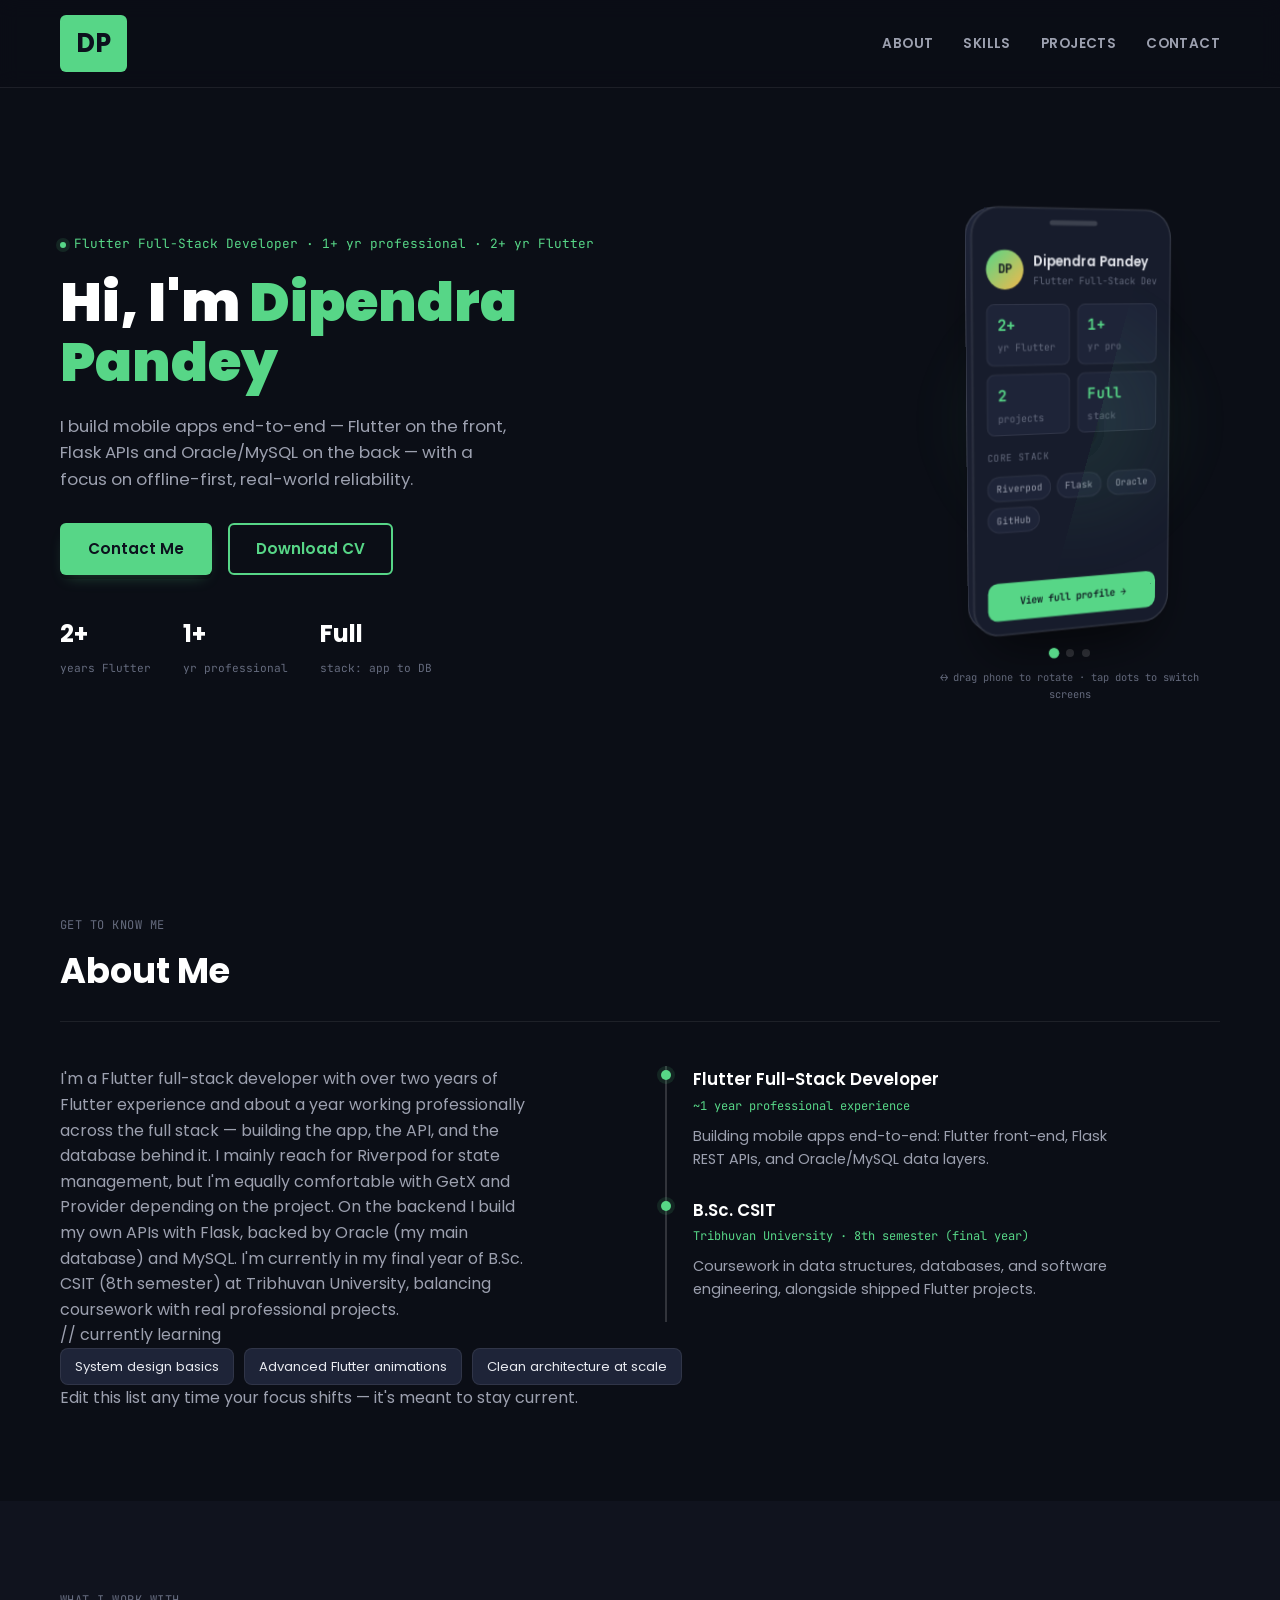
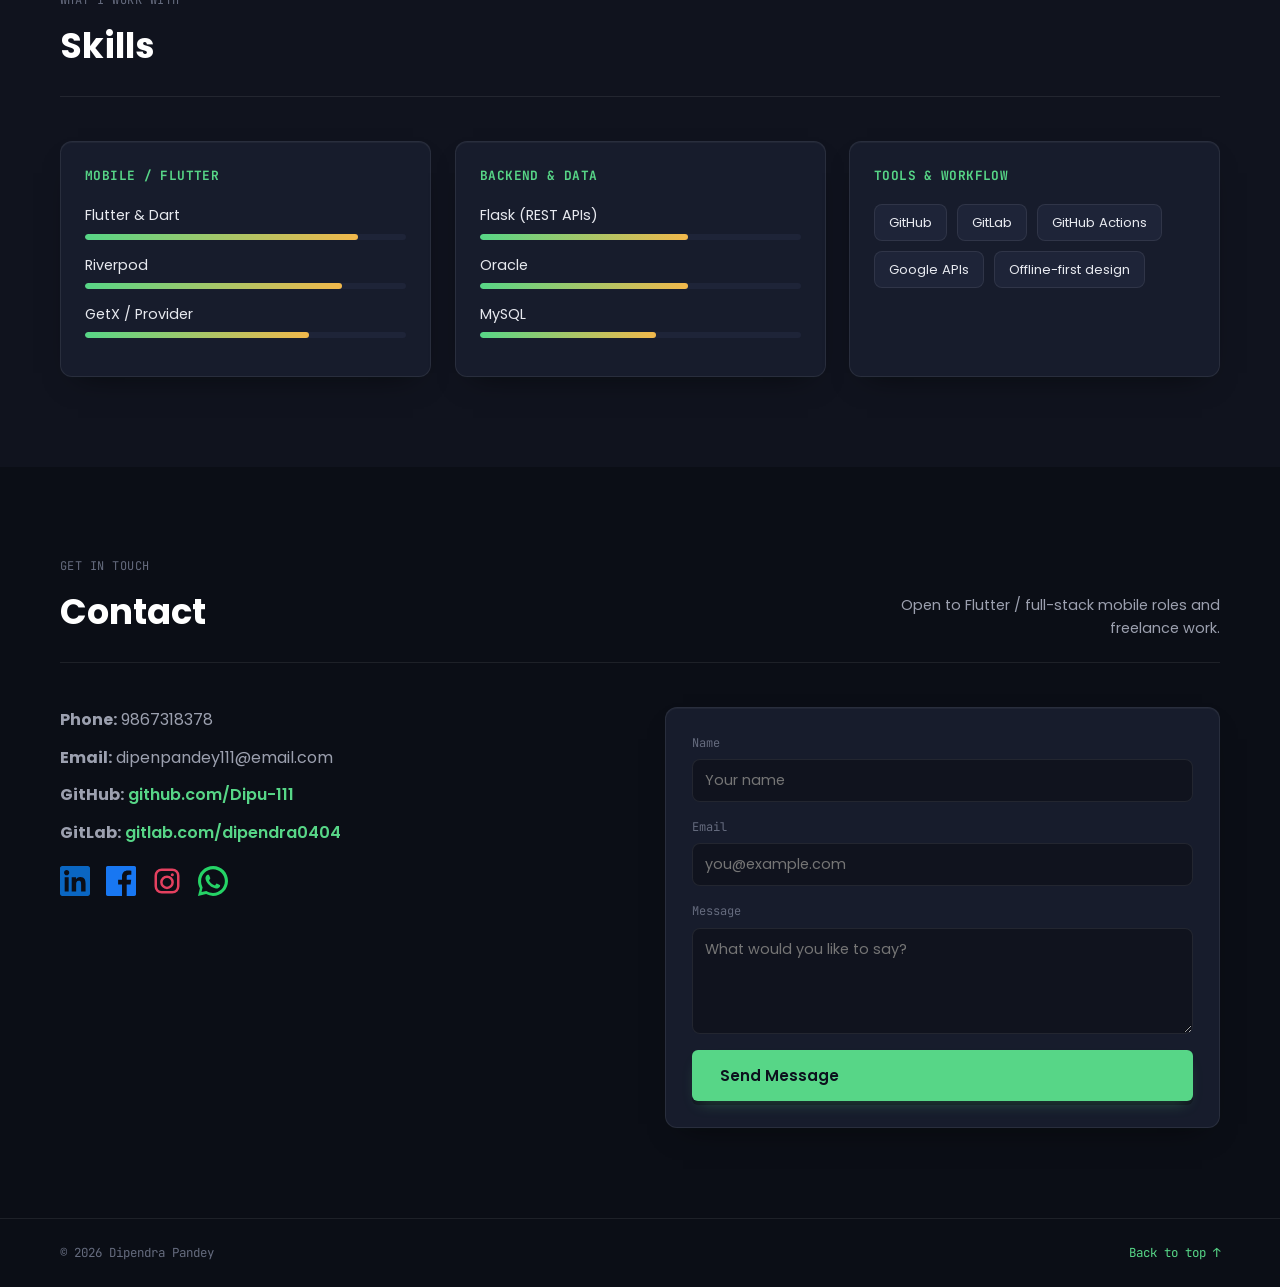
==== index.html @ 137fe499 "Update print statement from 'Hello' to 'Goodbye'" ====
<!DOCTYPE html>
<html lang="en">

<head>
  <meta charset="UTF-8" />
  <meta name="viewport" content="width=device-width, initial-scale=1.0" />
  <title>Dipendra Pandey | Flutter Full-Stack Developer</title>
  <link rel="stylesheet" href="Portfolio.css" />
  <link rel="preconnect" href="https://fonts.googleapis.com">
  <link rel="preconnect" href="https://fonts.gstatic.com" crossorigin>
  <link href="https://fonts.googleapis.com/css2?family=Poppins:wght@300;400;500;600;700;900&family=JetBrains+Mono:wght@400;500&display=swap" rel="stylesheet">
</head>

<body>

  <!-- Navigation -->
  <header class="navbar" id="navbar">
    <div class="container nav-container">
      <div class="brand">DP</div>
      <nav class="nav-links" id="navLinks">
        <a href="#about">About</a>
        <a href="#skills">Skills</a>
        <a href="#projects">Projects</a>
        <!-- <a href="#activity">Activity</a> -->
        <!-- <a href="#achievements">Achievements</a> -->
        <a href="#contact">Contact</a>
      </nav>
      <div class="menu-toggle" id="menuToggle">
        <div></div>
        <div></div>
        <div></div>
      </div>
    </div>
  </header>

  <!-- Hero Section -->
  <section class="hero">
    <div class="container hero-container">
      <div class="hero-text">
        <div class="eyebrow">Flutter Full-Stack Developer · 1+ yr professional · 2+ yr Flutter</div>
        <h1>Hi, I'm <span class="highlight">Dipendra Pandey</span></h1>
        <p>I build mobile apps end-to-end — Flutter on the front, Flask APIs and Oracle/MySQL on the
          back — with a focus on offline-first, real-world reliability.</p>
        <div class="hero-buttons">
          <a href="#contact" class="btn">Contact Me</a>
          <a href="cv.pdf" class="btn btn-secondary" download>Download CV</a>
        </div>
        <div class="hero-meta">
          <div class="meta-item">
            <span class="meta-num">2+</span>
            <span class="meta-label">years Flutter</span>
          </div>
          <div class="meta-item">
            <span class="meta-num">1+</span>
            <span class="meta-label">yr professional</span>
          </div>
          <div class="meta-item">
            <span class="meta-num">Full</span>
            <span class="meta-label">stack: app to DB</span>
          </div>
        </div>
      </div>

      <div class="phone-col">
        <div class="phone-stage" id="phoneStage">
          <div class="phone-glow"></div>
          <div class="orbit-icon oi-1">🎯</div>
          <div class="orbit-icon oi-2">🐦</div>
          <div class="orbit-icon oi-3">🐍</div>
          <div class="orbit-icon oi-4">🗄️</div>
          <div id="phone">
            <div class="phone-back"></div>
            <div class="phone-edge-l"></div>
            <div class="phone-edge-r"></div>
            <div class="phone-face">
              <div class="notch-bar"></div>

              <!-- Screen 0: Dashboard -->
              <div class="screen active" data-screen="0">
                <div class="ph-profile">
                  <div class="ph-avatar">DP</div>
                  <div>
                    <div class="ph-name">Dipendra Pandey</div>
                    <div class="ph-role">Flutter Full-Stack Dev</div>
                  </div>
                </div>
                <div class="ph-stat-grid">
                  <div class="ph-stat"><span>2+</span>yr Flutter</div>
                  <div class="ph-stat"><span>1+</span>yr pro</div>
                  <div class="ph-stat"><span>2</span>projects</div>
                  <div class="ph-stat"><span>Full</span>stack</div>
                </div>
                <div class="ph-label">core stack</div>
                <div class="ph-chip-row">
                  <span>Riverpod</span><span>Flask</span><span>Oracle</span><span>GitHub</span>
                </div>
                <div class="ph-cta">View full profile →</div>
              </div>

              <!-- Screen 1: Digital Khata app -->
              <div class="screen" data-screen="1">
                <div class="ph-app-header">
                  <span>Digital Khata</span>
                  <span class="ph-badge">offline</span>
                </div>
                <div class="ph-balance-card">
                  <div class="ph-balance-label">This month</div>
                  <div class="ph-balance-num">— Rs —</div>
                </div>
                <div class="ph-tx-row"><span class="ph-dot green"></span>Shop expense <span class="ph-tx-amt">− —</span></div>
                <div class="ph-tx-row"><span class="ph-dot amber"></span>Personal <span class="ph-tx-amt">− —</span></div>
                <div class="ph-tx-row"><span class="ph-dot green"></span>Backup synced <span class="ph-tx-amt">✓</span></div>
                <div class="ph-cta">Export to Excel ↧</div>
              </div>

              <!-- Screen 2: Coming soon -->
              <div class="screen" data-screen="2">
                <div class="ph-app-header">
                  <span>Industry App</span>
                  <span class="ph-badge amber">planning</span>
                </div>
                <div class="ph-coming">
                  <div class="ph-coming-icon">🚧</div>
                  <div class="ph-coming-text">Architecture &amp; planning stage — details coming soon.</div>
                </div>
              </div>

            </div>
          </div>
        </div>
        <div class="phone-tabs" id="phoneTabs">
          <div class="phone-tab active" data-idx="0" title="Dashboard"></div>
          <div class="phone-tab" data-idx="1" title="Digital Khata"></div>
          <div class="phone-tab" data-idx="2" title="Industry App"></div>
        </div>
        <div class="drag-hint">&#8596; drag phone to rotate · tap dots to switch screens</div>
      </div>
    </div>
  </section>

  <!-- About -->
  <section id="about" class="section">
    <div class="container">
      <div class="section-head">
        <div>
          <div class="section-eyebrow">get to know me</div>
          <h2>About Me</h2>
        </div>
      </div>
      <div class="about-grid">
        <p class="about-text">
          I'm a Flutter full-stack developer with over two years of Flutter experience and about a year
          working professionally across the full stack — building the app, the API, and the database
          behind it. I mainly reach for Riverpod for state management, but I'm equally comfortable
          with GetX and Provider depending on the project. On the backend I build my own APIs with
          Flask, backed by Oracle (my main database) and MySQL. I'm currently in my final year of
          B.Sc. CSIT (8th semester) at Tribhuvan University, balancing coursework with real
          professional projects.
        </p>
        <div class="timeline">
          <div class="timeline-item">
            <div class="timeline-dot"></div>
            <div>
              <div class="timeline-title">Flutter Full-Stack Developer</div>
              <div class="timeline-sub">~1 year professional experience</div>
              <p class="timeline-text">Building mobile apps end-to-end: Flutter front-end, Flask REST
                APIs, and Oracle/MySQL data layers.</p>
            </div>
          </div>
          <div class="timeline-item">
            <div class="timeline-dot"></div>
            <div>
              <div class="timeline-title">B.Sc. CSIT</div>
              <div class="timeline-sub">Tribhuvan University · 8th semester (final year)</div>
              <p class="timeline-text">Coursework in data structures, databases, and software
                engineering, alongside shipped Flutter projects.</p>
            </div>
          </div>
        </div>
      </div>

      <div class="now-strip">
        <div class="now-label">// currently learning</div>
        <div class="chip-row">
          <span class="chip">System design basics</span>
          <span class="chip">Advanced Flutter animations</span>
          <span class="chip">Clean architecture at scale</span>
        </div>
        <p class="now-note">Edit this list any time your focus shifts — it's meant to stay current.</p>
      </div>
    </div>
  </section>

  <!-- Skills -->
  <section id="skills" class="section section-alt">
    <div class="container">
      <div class="section-head">
        <div>
          <div class="section-eyebrow">what I work with</div>
          <h2>Skills</h2>
        </div>
        
      </div>
      <div class="skills-grid">
        <div class="skill-card">
          <h3>Mobile / Flutter</h3>
          <div class="skill-row">
            <span>Flutter &amp; Dart</span>
            <div class="bar"><div class="bar-fill" style="width:85%"></div></div>
          </div>
          <div class="skill-row">
            <span>Riverpod</span>
            <div class="bar"><div class="bar-fill" style="width:80%"></div></div>
          </div>
          <div class="skill-row">
            <span>GetX / Provider</span>
            <div class="bar"><div class="bar-fill" style="width:70%"></div></div>
          </div>
        </div>
        <div class="skill-card">
          <h3>Backend &amp; data</h3>
          <div class="skill-row">
            <span>Flask (REST APIs)</span>
            <div class="bar"><div class="bar-fill" style="width:65%"></div></div>
          </div>
          <div class="skill-row">
            <span>Oracle</span>
            <div class="bar"><div class="bar-fill" style="width:65%"></div></div>
          </div>
          <div class="skill-row">
            <span>MySQL</span>
            <div class="bar"><div class="bar-fill" style="width:55%"></div></div>
          </div>
        </div>
        <div class="skill-card">
          <h3>Tools &amp; workflow</h3>
          <div class="chip-row">
            <span class="chip">GitHub</span>
            <span class="chip">GitLab</span>
            <span class="chip">GitHub Actions</span>
            <span class="chip">Google APIs</span>
            <span class="chip">Offline-first design</span>
          </div>
        </div>
      </div>
    </div>
  </section>

  <!--
  <!-- Projects -->
  <!--
  <section id="projects" class="section">
    <div class="container">
      <div class="section-head">
        <div>
          <div class="section-eyebrow">selected work</div>
          <h2>Projects</h2>
        </div>
        <p class="section-note">One shipped, one in progress — replace links and details as they
          firm up.</p>
      </div>

      <div class="case open" data-case="0">
        <div class="case-head" onclick="toggleCase(this)">
          <div class="case-index">01</div>
          <div class="case-title-group">
            <div class="case-title">Digital Khata — Expense Tracker</div>
            <div class="case-tags">
              <span class="tag">Flutter</span>
              <span class="tag">Riverpod</span>
              <span class="tag">Flask</span>
              <span class="tag">Oracle</span>
              <span class="tag">Google APIs</span>
            </div>
          </div>
          <div class="case-chevron">&#9662;</div>
        </div>
        <div class="case-body">
          <div class="case-body-inner">
            <div>
              <div class="case-col-label">What it does</div>
              <p class="case-text">A personal- and shop-level expense tracker that works offline
                first, then syncs when connectivity returns. Supports exporting records to Excel and
                backing up / restoring data, with Google API integration for supporting features.</p>
              <div class="case-col-label">Stack</div>
              <p class="case-text">Flutter + Riverpod on the client, a Flask API on the backend, and
                Oracle for data storage. Version-controlled on GitHub.</p>
            </div>
            <div>
              <div class="case-col-label">Highlights</div>
              <ul class="case-list">
                <li>Offline-first architecture with background sync</li>
                <li>Excel export for record-keeping outside the app</li>
                <li>Backup &amp; reload flow to prevent data loss</li>
                <li>Google API integration for supporting features</li>
              </ul>
            </div>
          </div>
          <div class="arch-diagram-wrap">
            <div class="case-col-label" style="padding: 0 24px;">How it's wired together</div>
            <svg viewBox="0 0 720 140" class="arch-diagram" xmlns="http://www.w3.org/2000/svg">
              <defs>
                <marker id="arrow" markerWidth="8" markerHeight="8" refX="6" refY="3" orient="auto">
                  <path d="M0,0 L6,3 L0,6 Z" fill="var(--text-faint)"></path>
                </marker>
              </defs>
              <rect x="10" y="40" width="130" height="60" rx="10" fill="var(--bg-card-2)" stroke="var(--green)" stroke-width="1.5"></rect>
              <text x="75" y="66" text-anchor="middle" fill="var(--text)" font-size="12" font-family="Poppins, sans-serif" font-weight="600">Flutter</text>
              <text x="75" y="82" text-anchor="middle" fill="var(--text-faint)" font-size="9.5" font-family="'JetBrains Mono', monospace">Riverpod UI</text>
              <rect x="195" y="10" width="130" height="55" rx="10" fill="var(--bg-card-2)" stroke="var(--line-strong)" stroke-width="1.5"></rect>
              <text x="260" y="34" text-anchor="middle" fill="var(--text)" font-size="12" font-family="Poppins, sans-serif" font-weight="600">Local DB</text>
              <text x="260" y="50" text-anchor="middle" fill="var(--text-faint)" font-size="9.5" font-family="'JetBrains Mono', monospace">offline cache</text>
              <rect x="195" y="80" width="130" height="55" rx="10" fill="var(--bg-card-2)" stroke="var(--amber)" stroke-width="1.5"></rect>
              <text x="260" y="104" text-anchor="middle" fill="var(--text)" font-size="12" font-family="Poppins, sans-serif" font-weight="600">Sync Engine</text>
              <text x="260" y="120" text-anchor="middle" fill="var(--text-faint)" font-size="9.5" font-family="'JetBrains Mono', monospace">background job</text>
              <rect x="380" y="40" width="130" height="60" rx="10" fill="var(--bg-card-2)" stroke="var(--green)" stroke-width="1.5"></rect>
              <text x="445" y="66" text-anchor="middle" fill="var(--text)" font-size="12" font-family="Poppins, sans-serif" font-weight="600">Flask API</text>
              <text x="445" y="82" text-anchor="middle" fill="var(--text-faint)" font-size="9.5" font-family="'JetBrains Mono', monospace">REST endpoints</text>
              <rect x="565" y="40" width="130" height="60" rx="10" fill="var(--bg-card-2)" stroke="var(--line-strong)" stroke-width="1.5"></rect>
              <text x="630" y="66" text-anchor="middle" fill="var(--text)" font-size="12" font-family="Poppins, sans-serif" font-weight="600">Oracle DB</text>
              <text x="630" y="82" text-anchor="middle" fill="var(--text-faint)" font-size="9.5" font-family="'JetBrains Mono', monospace">persistent store</text>
              <line x1="140" y1="60" x2="192" y2="38" stroke="var(--text-faint)" stroke-width="1.3" marker-end="url(#arrow)"></line>
              <line x1="140" y1="80" x2="192" y2="105" stroke="var(--text-faint)" stroke-width="1.3" marker-end="url(#arrow)"></line>
              <line x1="325" y1="108" x2="378" y2="75" stroke="var(--text-faint)" stroke-width="1.3" marker-end="url(#arrow)"></line>
              <line x1="510" y1="70" x2="562" y2="70" stroke="var(--text-faint)" stroke-width="1.3" marker-end="url(#arrow)"></line>
            </svg>
          </div>
        </div>
      </div>

      <div class="case" data-case="1">
        <div class="case-head" onclick="toggleCase(this)">
          <div class="case-index">02</div>
          <div class="case-title-group">
            <div class="case-title">Industry-level App <span class="status-pill">Planning stage</span></div>
            <div class="case-tags">
              <span class="tag">Flutter</span>
              <span class="tag">Flask</span>
              <span class="tag">Oracle</span>
              <span class="tag">GitHub Actions</span>
            </div>
          </div>
          <div class="case-chevron">&#9662;</div>
        </div>
        <div class="case-body">
          <div class="case-body-inner">
            <div>
              <div class="case-col-label">Status</div>
              <p class="case-text">Currently in the architecture and planning phase. This card will
                fill in with real details — problem, approach, and outcomes — as the build
                progresses.</p>
            </div>
            <div>
              <div class="case-col-label">Planned stack</div>
              <p class="case-text">Flutter front-end, Flask backend, Oracle/MySQL for data, with
                GitHub Actions for CI/CD.</p>
            </div>
          </div>
        </div>
      </div>

      <div class="project-card project-card-cta">
        <div>
          <h3>More on GitHub</h3>
          <p>Earlier practice projects (Clock, Calculator, Tic Tac Toe, and more) are also on my
            profile.</p>
        </div>
        <a href="https://github.com/Dipu-111" target="_blank" rel="noopener noreferrer" class="btn btn-secondary">Visit
          GitHub →</a>
      </div>

    </div>
  </section>
  -->

  <!--
  <!-- Achievements -->
  <!--
  <section id="achievements" class="section section-alt">
    <div class="container">
      <div class="section-head">
        <div>
          <div class="section-eyebrow">along the way</div>
          <h2>Achievements &amp; Certifications</h2>
        </div>
        <p class="section-note">Add your certificates, hackathon results, or coursework awards here.</p>
      </div>
      <div class="achievements-grid">
        <div class="achievement-card">
          <div class="achievement-icon">🎓</div>
          <div>
            <div class="achievement-title">Add a certification</div>
            <div class="achievement-sub">Issuer · Year</div>
          </div>
        </div>
        <div class="achievement-card">
          <div class="achievement-icon">🏆</div>
          <div>
            <div class="achievement-title">Add a hackathon or contest</div>
            <div class="achievement-sub">Event · Result</div>
          </div>
        </div>
        <div class="achievement-card">
          <div class="achievement-icon">📘</div>
          <div>
            <div class="achievement-title">Add a course</div>
            <div class="achievement-sub">Platform · Year</div>
          </div>
        </div>
      </div>
    </div>
  </section>
  -->

  <!-- Contact -->
  <section id="contact" class="section">
    <div class="container">
      <div class="section-head">
        <div>
          <div class="section-eyebrow">get in touch</div>
          <h2>Contact</h2>
        </div>
        <p class="section-note">Open to Flutter / full-stack mobile roles and freelance work.</p>
      </div>

      <div class="contact-grid">
        <div class="contact-info">
          <p><strong>Phone:</strong> 9867318378</p>
          <p><strong>Email:</strong> dipenpandey111@email.com</p>
          <p><strong>GitHub:</strong>
            <a href="https://github.com/Dipu-111" target="_blank" rel="noopener noreferrer">github.com/Dipu-111</a>
          </p>
          <p><strong>GitLab:</strong>
            <a href="https://gitlab.com/dipendra0404" target="_blank" rel="noopener noreferrer">gitlab.com/dipendra0404</a>
          </p>

          <div class="social-links">
            <a href="https://www.linkedin.com/in/dipendra-pandey-3ba68b373" target="_blank" aria-label="LinkedIn"
              rel="noopener noreferrer">
              <svg role="img" viewBox="0 0 24 24" fill="#0A66C2" xmlns="http://www.w3.org/2000/svg" width="30"
                height="30">
                <title>LinkedIn</title>
                <path
                  d="M20.452 20.452h-3.554v-5.569c0-1.328-.025-3.036-1.849-3.036-1.851 0-2.134 1.446-2.134 2.941v5.664H9.357V9h3.414v1.561h.047c.476-.9 1.637-1.849 3.369-1.849 3.605 0 4.27 2.373 4.27 5.458v6.282zM5.337 7.433c-1.144 0-2.07-.927-2.07-2.07 0-1.144.926-2.07 2.07-2.07 1.144 0 2.07.926 2.07 2.07 0 1.143-.926 2.07-2.07 2.07zM6.93 20.452H3.744V9h3.186v11.452zM22.225 0H1.771C.792 0 0 .774 0 1.728v20.543C0 23.224.792 24 1.771 24h20.451C23.208 24 24 23.224 24 22.271V1.728C24 .774 23.208 0 22.225 0z" />
              </svg>
            </a>
            <a href="https://www.facebook.com/share/198tDtkSfx/?mibextid=qi2Omg" target="_blank" aria-label="Facebook"
              rel="noopener noreferrer">
              <svg role="img" viewBox="0 0 24 24" fill="#1877F2" xmlns="http://www.w3.org/2000/svg" width="30"
                height="30">
                <title>Facebook</title>
                <path
                  d="M22.675 0H1.325C.593 0 0 .593 0 1.325v21.351C0 23.407.593 24 1.325 24h11.49v-9.294H9.691v-3.622h3.124V8.413c0-3.1 1.894-4.788 4.66-4.788 1.325 0 2.463.098 2.795.142v3.24l-1.918.001c-1.504 0-1.795.715-1.795 1.763v2.312h3.59l-.467 3.622h-3.123V24h6.116C23.407 24 24 23.407 24 22.675V1.325C24 .593 23.407 0 22.675 0z" />
              </svg>
            </a>
            <a href="https://www.instagram.com/dip.en.dra?igsh=NGNhOGI2azQzdTY3" target="_blank"
              aria-label="Instagram" rel="noopener noreferrer">
              <svg role="img" viewBox="0 0 24 24" fill="#E4405F" xmlns="http://www.w3.org/2000/svg" width="30"
                height="30">
                <title>Instagram</title>
                <path
                  d="M7.75 2h8.5A5.75 5.75 0 0122 7.75v8.5A5.75 5.75 0 0116.25 22h-8.5A5.75 5.75 0 012 16.25v-8.5A5.75 5.75 0 017.75 2zm0 2A3.75 3.75 0 004 7.75v8.5A3.75 3.75 0 007.75 20h8.5a3.75 3.75 0 003.75-3.75v-8.5A3.75 3.75 0 0016.25 4h-8.5zm8.5 1.75a1.25 1.25 0 110 2.5 1.25 1.25 0 010-2.5zm-4.25 1.75a5.5 5.5 0 110 11 5.5 5.5 0 010-11zm0 2a3.5 3.5 0 100 7 3.5 3.5 0 000-7z" />
              </svg>
            </a>
            <a href="https://wa.me/9779867318378" target="_blank" aria-label="WhatsApp" rel="noopener noreferrer">
              <svg role="img" viewBox="0 0 24 24" fill="#25D366" xmlns="http://www.w3.org/2000/svg" width="30"
                height="30">
                <title>WhatsApp</title>
                <path
                  d="M20.52 3.48A11.77 11.77 0 0012 0C5.37 0 0 5.37 0 12c0 2.1.55 4.08 1.52 5.81L0 24l6.48-1.51A11.91 11.91 0 0012 24c6.63 0 12-5.37 12-12 0-3.2-1.24-6.2-3.48-8.52zM12 21.5c-1.78 0-3.5-.47-4.97-1.36l-.36-.22-3.83.89.85-3.75-.24-.38A9.42 9.42 0 012.5 12c0-5.24 4.26-9.5 9.5-9.5s9.5 4.26 9.5 9.5-4.26 9.5-9.5 9.5zm5.32-6.48c-.29-.15-1.7-.83-1.97-.92-.26-.1-.45-.15-.64.15-.19.29-.74.92-.91 1.11-.17.19-.34.21-.63.07a8.47 8.47 0 01-2.49-1.53 9.41 9.41 0 01-1.75-2.17c-.18-.31 0-.48.13-.63.13-.13.29-.33.44-.5a1.98 1.98 0 00.3-.51c.1-.19.05-.36-.02-.51-.07-.15-.63-1.53-.87-2.09-.23-.55-.46-.47-.64-.48l-.55-.01c-.19 0-.5.07-.76.36-.26.29-1 1-1 2.46 0 1.46 1.02 2.88 1.17 3.08.15.2 2.03 3.1 4.93 4.35.69.3 1.23.48 1.65.61.69.22 1.32.19 1.82.12.55-.08 1.7-.69 1.94-1.35.24-.66.24-1.22.17-1.35-.07-.13-.26-.2-.55-.36z" />
              </svg>
            </a>
          </div>
        </div>

        <form class="contact-form" id="contactForm" action="https://formspree.io/f/xkodewpj" method="POST">
          <label>
            Name
            <input type="text" name="name" required placeholder="Your name">
          </label>
          <label>
            Email
            <input type="email" name="_replyto" required placeholder="you@example.com">
          </label>
          <label>
            Message
            <textarea name="message" rows="4" required placeholder="What would you like to say?"></textarea>
          </label>
          <button type="submit" class="btn">Send Message</button>
        </form>
      </div>
    </div>
  </section>

  <footer class="site-footer">
    <div class="container footer-inner">
      <span>© 2026 Dipendra Pandey</span>
      <a href="#" id="backToTop">Back to top ↑</a>
    </div>
  </footer>

  <script src="Portfolio.js"></script>
</body>

</html>
---- Portfolio.css ----
/* ============ Reset & base ============ */
* {
  margin: 0;
  padding: 0;
  box-sizing: border-box;
}

:root {
  --bg: #0b0e16;
  --bg-alt: #10131e;
  --bg-card: #171c2c;
  --bg-card-2: #1e2438;
  --text: #e7e9ef;
  --text-dim: #9ca0af;
  --text-faint: #656b7e;
  --green: #57d687;
  --green-dark: #0c111d;
  --green-tint: rgba(87, 214, 135, 0.12);
  --amber: #f2b84b;
  --amber-tint: rgba(242, 184, 75, 0.12);
  --line: rgba(255, 255, 255, 0.08);
  --line-strong: rgba(255, 255, 255, 0.16);
  --radius: 12px;
  --mono: 'JetBrains Mono', monospace;
}

body {
  font-family: 'Poppins', sans-serif;
  background-color: var(--bg);
  color: var(--text-dim);
  line-height: 1.6;
}

.container {
  max-width: 1200px;
  margin: 0 auto;
  padding: 0 20px;
}

a { color: inherit; }

/* ============ Navbar ============ */
.navbar {
  background-color: rgba(11, 14, 22, 0.85);
  backdrop-filter: blur(10px);
  display: flex;
  align-items: center;
  padding: 15px 0;
  border-bottom: 1px solid var(--line);
  position: sticky;
  top: 0;
  z-index: 1000;
}

.nav-container {
  display: flex;
  justify-content: space-between;
  align-items: center;
  width: 100%;
}

.brand {
  background-color: var(--green);
  color: var(--green-dark);
  font-weight: 700;
  font-size: 1.6rem;
  padding: 8px 16px;
  border-radius: 6px;
  cursor: default;
  user-select: none;
}

.nav-links {
  display: flex;
  gap: 30px;
}

.nav-links a {
  color: var(--text-dim);
  text-decoration: none;
  font-weight: 600;
  text-transform: uppercase;
  font-size: 0.85rem;
  letter-spacing: 0.03em;
  transition: color 0.25s ease;
}

.nav-links a:hover {
  color: var(--green);
}

.menu-toggle {
  display: none;
  flex-direction: column;
  cursor: pointer;
  gap: 5px;
}

.menu-toggle div {
  width: 25px;
  height: 3px;
  background-color: var(--green);
  border-radius: 2px;
}

/* ============ Hero ============ */
.hero {
  display: flex;
  align-items: center;
  min-height: 82vh;
  padding: 60px 0;
  color: white;
}

.hero-container {
  display: flex;
  align-items: center;
  justify-content: space-between;
  width: 100%;
  gap: 50px;
  flex-wrap: wrap;
}

.eyebrow {
  font-family: var(--mono);
  font-size: 0.8rem;
  color: var(--green);
  margin-bottom: 18px;
  display: flex;
  align-items: center;
  gap: 8px;
}

.eyebrow::before {
  content: "";
  width: 6px;
  height: 6px;
  border-radius: 50%;
  background: var(--green);
  box-shadow: 0 0 0 4px var(--green-tint);
}

.hero-text {
  flex: 1 1 450px;
  max-width: 600px;
}

.hero-text h1 {
  font-size: 3.4rem;
  font-weight: 900;
  line-height: 1.1;
  margin-bottom: 20px;
}

.hero-text .highlight {
  color: var(--green);
}

.hero-text p {
  color: var(--text-dim);
  font-weight: 400;
  font-size: 1.05rem;
  margin-bottom: 30px;
  max-width: 460px;
}

.hero-buttons {
  display: flex;
  align-items: center;
  gap: 16px;
  flex-wrap: wrap;
  margin-bottom: 40px;
}

.btn {
  background-color: var(--green);
  border: none;
  padding: 14px 28px;
  font-weight: 600;
  border-radius: 6px;
  color: var(--green-dark);
  cursor: pointer;
  text-decoration: none;
  font-size: 0.95rem;
  display: inline-flex;
  align-items: center;
  gap: 8px;
  transition: background-color 0.2s ease, transform 0.2s ease;
  font-family: inherit;
}

.btn:hover {
  background-color: #4bb964;
  transform: translateY(-1px);
}

.btn-secondary {
  background-color: transparent;
  border: 2px solid var(--green);
  color: var(--green);
  padding: 12px 26px;
}

.btn-secondary:hover {
  background-color: var(--green);
  color: var(--green-dark);
}

.hero-meta {
  display: flex;
  gap: 32px;
}

.meta-num {
  display: block;
  font-size: 1.5rem;
  font-weight: 700;
  color: white;
}

.meta-label {
  font-family: var(--mono);
  font-size: 0.7rem;
  color: var(--text-faint);
}

/* ---- 3D phone mockup ---- */
.phone-col {
  flex: 0 0 300px;
  display: flex;
  flex-direction: column;
  align-items: center;
}

.phone-stage {
  perspective: 1300px;
  width: 260px;
  height: 420px;
  display: flex;
  align-items: center;
  justify-content: center;
  cursor: grab;
  position: relative;
}

.phone-stage.grabbing {
  cursor: grabbing;
}

.phone-glow {
  position: absolute;
  width: 280px;
  height: 280px;
  background: radial-gradient(circle, var(--green-tint) 0%, transparent 70%);
  filter: blur(20px);
  pointer-events: none;
}

#phone {
  width: 210px;
  height: 420px;
  position: relative;
  transform-style: preserve-3d;
  will-change: transform;
}

.phone-face,
.phone-back {
  position: absolute;
  inset: 0;
  border-radius: 28px;
  border: 1px solid var(--line-strong);
}

.phone-face {
  background: var(--bg-card);
  transform: translateZ(10px);
  overflow: hidden;
  display: flex;
  flex-direction: column;
}

.phone-back {
  background: var(--bg-card-2);
  transform: translateZ(-10px);
}

.phone-edge-l,
.phone-edge-r {
  position: absolute;
  top: 0;
  width: 20px;
  height: 100%;
  background: var(--bg-card-2);
}

.phone-edge-l {
  left: 0;
  transform: rotateY(90deg) translateZ(10px);
  border-radius: 28px 0 0 28px;
}

.phone-edge-r {
  right: 0;
  transform: rotateY(-90deg) translateZ(10px);
  border-radius: 0 28px 28px 0;
}

.notch-bar {
  height: 26px;
  display: flex;
  align-items: center;
  justify-content: center;
  flex-shrink: 0;
}

.notch-bar::after {
  content: "";
  width: 50px;
  height: 5px;
  border-radius: 4px;
  background: var(--line-strong);
}

.screen {
  flex: 1;
  padding: 14px;
  display: none;
  flex-direction: column;
  gap: 10px;
}

.screen.active {
  display: flex;
}

/* Dashboard screen */
.ph-profile {
  display: flex;
  align-items: center;
  gap: 10px;
}

.ph-avatar {
  width: 38px;
  height: 38px;
  border-radius: 50%;
  background: linear-gradient(135deg, var(--green), var(--amber));
  color: var(--green-dark);
  font-family: var(--mono);
  font-weight: 700;
  font-size: 0.75rem;
  display: flex;
  align-items: center;
  justify-content: center;
  flex-shrink: 0;
}

.ph-name {
  color: var(--text);
  font-size: 0.85rem;
  font-weight: 600;
}

.ph-role {
  color: var(--text-faint);
  font-family: var(--mono);
  font-size: 0.62rem;
}

.ph-stat-grid {
  display: grid;
  grid-template-columns: 1fr 1fr;
  gap: 8px;
  margin-top: 4px;
}

.ph-stat {
  background: var(--bg-card-2);
  border: 1px solid var(--line);
  border-radius: 8px;
  padding: 8px 10px;
  font-family: var(--mono);
  font-size: 0.62rem;
  color: var(--text-faint);
}

.ph-stat span {
  display: block;
  color: var(--green);
  font-size: 0.95rem;
  font-weight: 700;
  margin-bottom: 2px;
}

.ph-label {
  font-family: var(--mono);
  font-size: 0.6rem;
  color: var(--text-faint);
  text-transform: uppercase;
  letter-spacing: 0.04em;
  margin-top: 4px;
}

.ph-chip-row {
  display: flex;
  flex-wrap: wrap;
  gap: 6px;
}

.ph-chip-row span {
  font-family: var(--mono);
  font-size: 0.6rem;
  padding: 4px 8px;
  border-radius: 100px;
  background: var(--bg-card-2);
  border: 1px solid var(--line);
  color: var(--text-dim);
}

.ph-cta {
  margin-top: auto;
  height: 38px;
  border-radius: 10px;
  background: var(--green);
  color: var(--green-dark);
  display: flex;
  align-items: center;
  justify-content: center;
  font-family: var(--mono);
  font-size: 0.65rem;
  font-weight: 600;
}

/* App screen */
.ph-app-header {
  display: flex;
  justify-content: space-between;
  align-items: center;
  color: var(--text);
  font-size: 0.85rem;
  font-weight: 600;
}

.ph-badge {
  font-family: var(--mono);
  font-size: 0.55rem;
  padding: 3px 8px;
  border-radius: 100px;
  background: var(--green-tint);
  color: var(--green);
}

.ph-badge.amber {
  background: var(--amber-tint);
  color: var(--amber);
}

.ph-balance-card {
  background: linear-gradient(135deg, var(--green-tint), transparent);
  border: 1px solid var(--line);
  border-radius: 12px;
  padding: 14px;
}

.ph-balance-label {
  font-family: var(--mono);
  font-size: 0.6rem;
  color: var(--text-faint);
  margin-bottom: 4px;
}

.ph-balance-num {
  color: var(--text);
  font-weight: 700;
  font-size: 1.1rem;
}

.ph-tx-row {
  display: flex;
  align-items: center;
  gap: 8px;
  font-size: 0.72rem;
  color: var(--text-dim);
  background: var(--bg-card-2);
  border: 1px solid var(--line);
  border-radius: 8px;
  padding: 8px 10px;
}

.ph-tx-amt {
  margin-left: auto;
  font-family: var(--mono);
  font-size: 0.65rem;
}

.ph-dot {
  width: 7px;
  height: 7px;
  border-radius: 50%;
  flex-shrink: 0;
}

.ph-dot.green {
  background: var(--green);
}

.ph-dot.amber {
  background: var(--amber);
}

.ph-coming {
  flex: 1;
  display: flex;
  flex-direction: column;
  align-items: center;
  justify-content: center;
  text-align: center;
  gap: 10px;
}

.ph-coming-icon {
  font-size: 1.8rem;
}

.ph-coming-text {
  font-size: 0.72rem;
  color: var(--text-faint);
  max-width: 150px;
}

.phone-tabs {
  display: flex;
  gap: 8px;
  margin-top: 18px;
}

.phone-tab {
  width: 8px;
  height: 8px;
  border-radius: 50%;
  background: var(--line-strong);
  cursor: pointer;
  transition: background 0.2s ease, transform 0.2s ease;
}

.phone-tab.active {
  background: var(--green);
  transform: scale(1.3);
}

.drag-hint {
  font-family: var(--mono);
  font-size: 0.65rem;
  color: var(--text-faint);
  margin-top: 12px;
  text-align: center;
}

/* ============ Sections ============ */
.section {
  padding: 90px 0;
}

.section-alt {
  background-color: var(--bg-alt);
}

.section-head {
  display: flex;
  justify-content: space-between;
  align-items: flex-end;
  gap: 24px;
  margin-bottom: 44px;
  border-bottom: 1px solid var(--line);
  padding-bottom: 22px;
  flex-wrap: wrap;
}

.section-eyebrow {
  font-family: var(--mono);
  font-size: 0.75rem;
  color: var(--text-faint);
  text-transform: uppercase;
  letter-spacing: 0.04em;
  margin-bottom: 8px;
}

.section h2 {
  font-size: 2.2rem;
  font-weight: 700;
  color: white;
}

.section-note {
  font-size: 0.9rem;
  color: var(--text-dim);
  max-width: 320px;
  text-align: right;
}

/* ============ About ============ */
.about-grid {
  display: grid;
  grid-template-columns: 1fr 1fr;
  gap: 50px;
}

.about-text {
  font-size: 1rem;
  max-width: 480px;
}

.timeline {
  display: flex;
  flex-direction: column;
  gap: 26px;
  border-left: 2px solid var(--line-strong);
  padding-left: 26px;
}

.timeline-item {
  position: relative;
}

.timeline-dot {
  position: absolute;
  left: -32px;
  top: 4px;
  width: 10px;
  height: 10px;
  border-radius: 50%;
  background: var(--green);
  box-shadow: 0 0 0 4px var(--green-tint);
}

.timeline-title {
  color: white;
  font-weight: 600;
  font-size: 1.05rem;
}

.timeline-sub {
  font-family: var(--mono);
  font-size: 0.75rem;
  color: var(--green);
  margin: 4px 0 8px;
}

.timeline-text {
  font-size: 0.9rem;
  max-width: 420px;
}

/* ============ Skills ============ */
.skills-grid {
  display: grid;
  grid-template-columns: repeat(3, 1fr);
  gap: 24px;
}

.skill-card {
  background: var(--bg-card);
  border: 1px solid var(--line);
  border-radius: var(--radius);
  padding: 24px;
}

.skill-card h3 {
  color: white;
  font-size: 1rem;
  margin-bottom: 18px;
  font-family: var(--mono);
  text-transform: uppercase;
  font-size: 0.8rem;
  letter-spacing: 0.03em;
  color: var(--green);
}

.skill-row {
  margin-bottom: 14px;
  font-size: 0.9rem;
  color: var(--text);
}

.skill-row span {
  display: block;
  margin-bottom: 6px;
}

.bar {
  height: 6px;
  border-radius: 4px;
  background: var(--bg-card-2);
  overflow: hidden;
}

.bar-fill {
  height: 100%;
  background: linear-gradient(90deg, var(--green), var(--amber));
  border-radius: 4px;
}

.chip-row {
  display: flex;
  flex-wrap: wrap;
  gap: 10px;
}

.chip {
  font-size: 0.82rem;
  padding: 7px 14px;
  border-radius: 8px;
  background: var(--bg-card-2);
  color: var(--text);
  border: 1px solid var(--line);
}

.chip em {
  color: var(--text-faint);
  font-style: normal;
  font-size: 0.75rem;
}

/* ============ Projects ============ */
.projects-grid {
  display: grid;
  grid-template-columns: repeat(3, 1fr);
  gap: 20px;
}

.project-card {
  background: var(--bg-card);
  border: 1px solid var(--line);
  border-radius: var(--radius);
  padding: 22px;
  transform-style: preserve-3d;
  will-change: transform;
  transition: transform 0.1s ease-out, border-color 0.2s ease;
}

.project-card:hover {
  border-color: var(--line-strong);
}

.project-top {
  display: flex;
  justify-content: space-between;
  align-items: center;
  margin-bottom: 14px;
}

.project-icon {
  font-size: 1.4rem;
}

.project-links {
  display: flex;
  gap: 12px;
  font-family: var(--mono);
  font-size: 0.75rem;
}

.project-links a {
  color: var(--green);
  text-decoration: none;
}

.project-links a:hover {
  text-decoration: underline;
}

.project-card h3 {
  color: white;
  font-size: 1.15rem;
  margin-bottom: 8px;
}

.project-card p {
  font-size: 0.88rem;
  margin-bottom: 16px;
}

.case-tags {
  display: flex;
  flex-wrap: wrap;
  gap: 8px;
}

.tag {
  font-family: var(--mono);
  font-size: 0.68rem;
  padding: 4px 10px;
  border-radius: 100px;
  background: var(--bg-card-2);
  color: var(--text-dim);
  border: 1px solid var(--line);
}

.project-card-cta {
  display: flex;
  flex-direction: column;
  justify-content: space-between;
  background: var(--green-tint);
  border: 1px dashed var(--line-strong);
}

.project-card-cta h3 {
  color: white;
  margin-bottom: 8px;
}

.project-card-cta p {
  font-size: 0.88rem;
  margin-bottom: 18px;
}

/* ============ Achievements ============ */
.achievements-grid {
  display: grid;
  grid-template-columns: repeat(3, 1fr);
  gap: 20px;
}

.achievement-card {
  background: var(--bg-card);
  border: 1px dashed var(--line-strong);
  border-radius: var(--radius);
  padding: 22px;
  display: flex;
  align-items: center;
  gap: 16px;
}

.achievement-icon {
  font-size: 1.6rem;
}

.achievement-title {
  color: white;
  font-weight: 600;
  font-size: 0.95rem;
}

.achievement-sub {
  font-family: var(--mono);
  font-size: 0.72rem;
  color: var(--text-faint);
  margin-top: 3px;
}

/* ============ Contact ============ */
.contact-grid {
  display: grid;
  grid-template-columns: 1fr 1fr;
  gap: 50px;
}

.contact-info p {
  margin-bottom: 12px;
  color: var(--text-dim);
}

.contact-info a {
  color: var(--green);
  text-decoration: none;
  font-weight: 600;
}

.contact-info a:hover {
  text-decoration: underline;
}

.social-links {
  display: flex;
  gap: 16px;
  margin-top: 20px;
}

.social-links a {
  display: inline-flex;
  transition: transform 0.2s ease;
}

.social-links a:hover {
  transform: translateY(-3px);
}

.contact-form {
  display: flex;
  flex-direction: column;
  gap: 16px;
  background: var(--bg-card);
  border: 1px solid var(--line);
  border-radius: var(--radius);
  padding: 26px;
}

.contact-form label {
  font-family: var(--mono);
  font-size: 0.75rem;
  color: var(--text-faint);
  display: flex;
  flex-direction: column;
  gap: 6px;
}

.contact-form input,
.contact-form textarea {
  background: var(--bg-alt);
  border: 1px solid var(--line);
  border-radius: 8px;
  padding: 10px 12px;
  color: var(--text);
  font-family: 'Poppins', sans-serif;
  font-size: 0.9rem;
  resize: vertical;
}

.contact-form input:focus,
.contact-form textarea:focus {
  outline: none;
  border-color: var(--green);
}

.form-note {
  font-size: 0.75rem;
  color: var(--text-faint);
}

/* ============ Footer ============ */
.site-footer {
  border-top: 1px solid var(--line);
  padding: 24px 0;
}

.footer-inner {
  display: flex;
  justify-content: space-between;
  font-family: var(--mono);
  font-size: 0.78rem;
  color: var(--text-faint);
}

.footer-inner a {
  color: var(--green);
  text-decoration: none;
}

/* ============ Reveal on scroll ============ */
.reveal-init {
  opacity: 0;
  transform: translateY(20px);
  transition: opacity 0.6s ease, transform 0.6s ease;
}

.reveal-init.in {
  opacity: 1;
  transform: translateY(0);
}

/* ============ Responsive ============ */
@media (max-width: 900px) {
  .hero-container {
    flex-direction: column-reverse;
    text-align: center;
  }

  .hero-text {
    max-width: 100%;
  }

  .hero-buttons,
  .hero-meta {
    justify-content: center;
  }

  .nav-links {
    display: none;
    flex-direction: column;
    gap: 20px;
    background-color: var(--bg-alt);
    position: absolute;
    right: 20px;
    top: 60px;
    border-radius: 8px;
    padding: 20px;
    box-shadow: 0 4px 12px rgba(0, 0, 0, 0.7);
  }

  .nav-links.active {
    display: flex;
  }

  .menu-toggle {
    display: flex;
  }

  .about-grid,
  .contact-grid {
    grid-template-columns: 1fr;
  }

  .skills-grid,
  .projects-grid,
  .achievements-grid {
    grid-template-columns: 1fr;
  }

  .section-head {
    flex-direction: column;
    align-items: flex-start;
  }

  .section-note {
    text-align: left;
  }

  .footer-inner {
    flex-direction: column;
    gap: 8px;
    text-align: center;
  }
}

/* ============ Case study accordion (Projects) ============ */
.case {
  border: 1px solid var(--line);
  border-radius: var(--radius);
  margin-bottom: 16px;
  overflow: hidden;
  transition: border-color 0.2s ease;
  background: var(--bg-card);
}

.case:hover {
  border-color: var(--line-strong);
}

.case-head {
  display: flex;
  align-items: center;
  gap: 20px;
  padding: 22px 24px;
  cursor: pointer;
}

.case-index {
  font-family: var(--mono);
  font-size: 0.8rem;
  color: var(--green);
  width: 26px;
  flex-shrink: 0;
}

.case-title-group {
  flex: 1;
}

.case-title {
  color: white;
  font-size: 1.1rem;
  font-weight: 600;
  margin-bottom: 8px;
  display: flex;
  align-items: center;
  gap: 10px;
  flex-wrap: wrap;
}

.status-pill {
  font-family: var(--mono);
  font-size: 0.62rem;
  font-weight: 400;
  padding: 3px 10px;
  border-radius: 100px;
  background: var(--amber-tint);
  color: var(--amber);
}

.case-chevron {
  font-size: 1.1rem;
  color: var(--text-faint);
  transition: transform 0.25s ease;
  flex-shrink: 0;
}

.case.open .case-chevron {
  transform: rotate(180deg);
}

.case-body {
  max-height: 0;
  overflow: hidden;
  transition: max-height 0.35s ease;
}

.case.open .case-body {
  max-height: 420px;
}

.case-body-inner {
  padding: 0 24px 26px;
  display: grid;
  grid-template-columns: 1.3fr 1fr;
  gap: 30px;
}

.case-col-label {
  font-family: var(--mono);
  font-size: 0.7rem;
  color: var(--text-faint);
  margin-bottom: 8px;
  text-transform: uppercase;
  letter-spacing: 0.04em;
}

.case-text {
  font-size: 0.9rem;
  color: var(--text-dim);
  margin-bottom: 16px;
}

.case-list {
  list-style: none;
  display: flex;
  flex-direction: column;
  gap: 10px;
}

.case-list li {
  font-size: 0.85rem;
  color: var(--text-dim);
  padding-left: 18px;
  position: relative;
}

.case-list li::before {
  content: "";
  position: absolute;
  left: 0;
  top: 8px;
  width: 6px;
  height: 6px;
  border-radius: 50%;
  background: var(--green);
}

@media (max-width: 700px) {
  .case-body-inner {
    grid-template-columns: 1fr;
  }
}

/* ============ Extra 3D design pass ============ */

/* Orbiting tech icons around the phone */
.phone-stage {
  transform-style: preserve-3d;
}

.orbit-icon {
  position: absolute;
  top: 50%;
  left: 50%;
  width: 36px;
  height: 36px;
  margin: -18px;
  border-radius: 50%;
  background: var(--bg-card-2);
  border: 1px solid var(--line-strong);
  display: flex;
  align-items: center;
  justify-content: center;
  font-size: 16px;
  box-shadow: 0 6px 16px rgba(0, 0, 0, 0.35);
  animation: orbitPath 14s ease-in-out infinite;
  pointer-events: none;
}

.oi-1 { animation-delay: 0s; }
.oi-2 { animation-delay: -3.5s; }
.oi-3 { animation-delay: -7s; }
.oi-4 { animation-delay: -10.5s; }

@keyframes orbitPath {
  0%   { transform: translate(120px, 0px)   scale(1);    opacity: 1;    z-index: 3; }
  25%  { transform: translate(0px, -34px)   scale(0.7);  opacity: 0.45; z-index: 1; }
  50%  { transform: translate(-120px, 0px)  scale(1);    opacity: 1;    z-index: 3; }
  75%  { transform: translate(0px, 34px)    scale(0.7);  opacity: 0.45; z-index: 1; }
  100% { transform: translate(120px, 0px)   scale(1);    opacity: 1;    z-index: 3; }
}

#phone { z-index: 2; position: relative; }

/* Layered depth on cards: ambient colored shadow + hard directional shadow */
.skill-card,
.achievement-card,
.case,
.project-card-cta,
.contact-form {
  box-shadow:
    0 1px 0 rgba(255, 255, 255, 0.04) inset,
    0 14px 30px -18px rgba(0, 0, 0, 0.65),
    0 4px 10px -6px rgba(87, 214, 135, 0.06);
  transform-style: preserve-3d;
  transition: transform 0.15s ease-out, box-shadow 0.25s ease, border-color 0.2s ease;
  will-change: transform;
}

.skill-card:hover,
.achievement-card:hover,
.case:hover,
.project-card-cta:hover {
  box-shadow:
    0 1px 0 rgba(255, 255, 255, 0.06) inset,
    0 22px 40px -18px rgba(0, 0, 0, 0.7),
    0 6px 18px -8px rgba(87, 214, 135, 0.14);
}

/* 3D press feel on buttons */
.btn {
  box-shadow: 0 4px 0 rgba(0, 0, 0, 0.25), 0 8px 16px -8px rgba(87, 214, 135, 0.4);
  transition: background-color 0.2s ease, transform 0.1s ease, box-shadow 0.1s ease;
}

.btn:active {
  transform: translateY(3px);
  box-shadow: 0 1px 0 rgba(0, 0, 0, 0.25), 0 4px 10px -6px rgba(87, 214, 135, 0.35);
}

.btn-secondary {
  box-shadow: none;
}

.btn-secondary:active {
  transform: translateY(2px);
}

/* Depth for phone face itself */
.phone-face {
  box-shadow: inset 0 0 0 1px rgba(255, 255, 255, 0.03), 0 30px 60px -20px rgba(0, 0, 0, 0.7);
}

/* Section headers get a subtle parallax lift on scroll via JS-applied class */
.section-head {
  transform-style: preserve-3d;
}

@media (max-width: 900px) {
  .orbit-icon {
    display: none;
  }
}
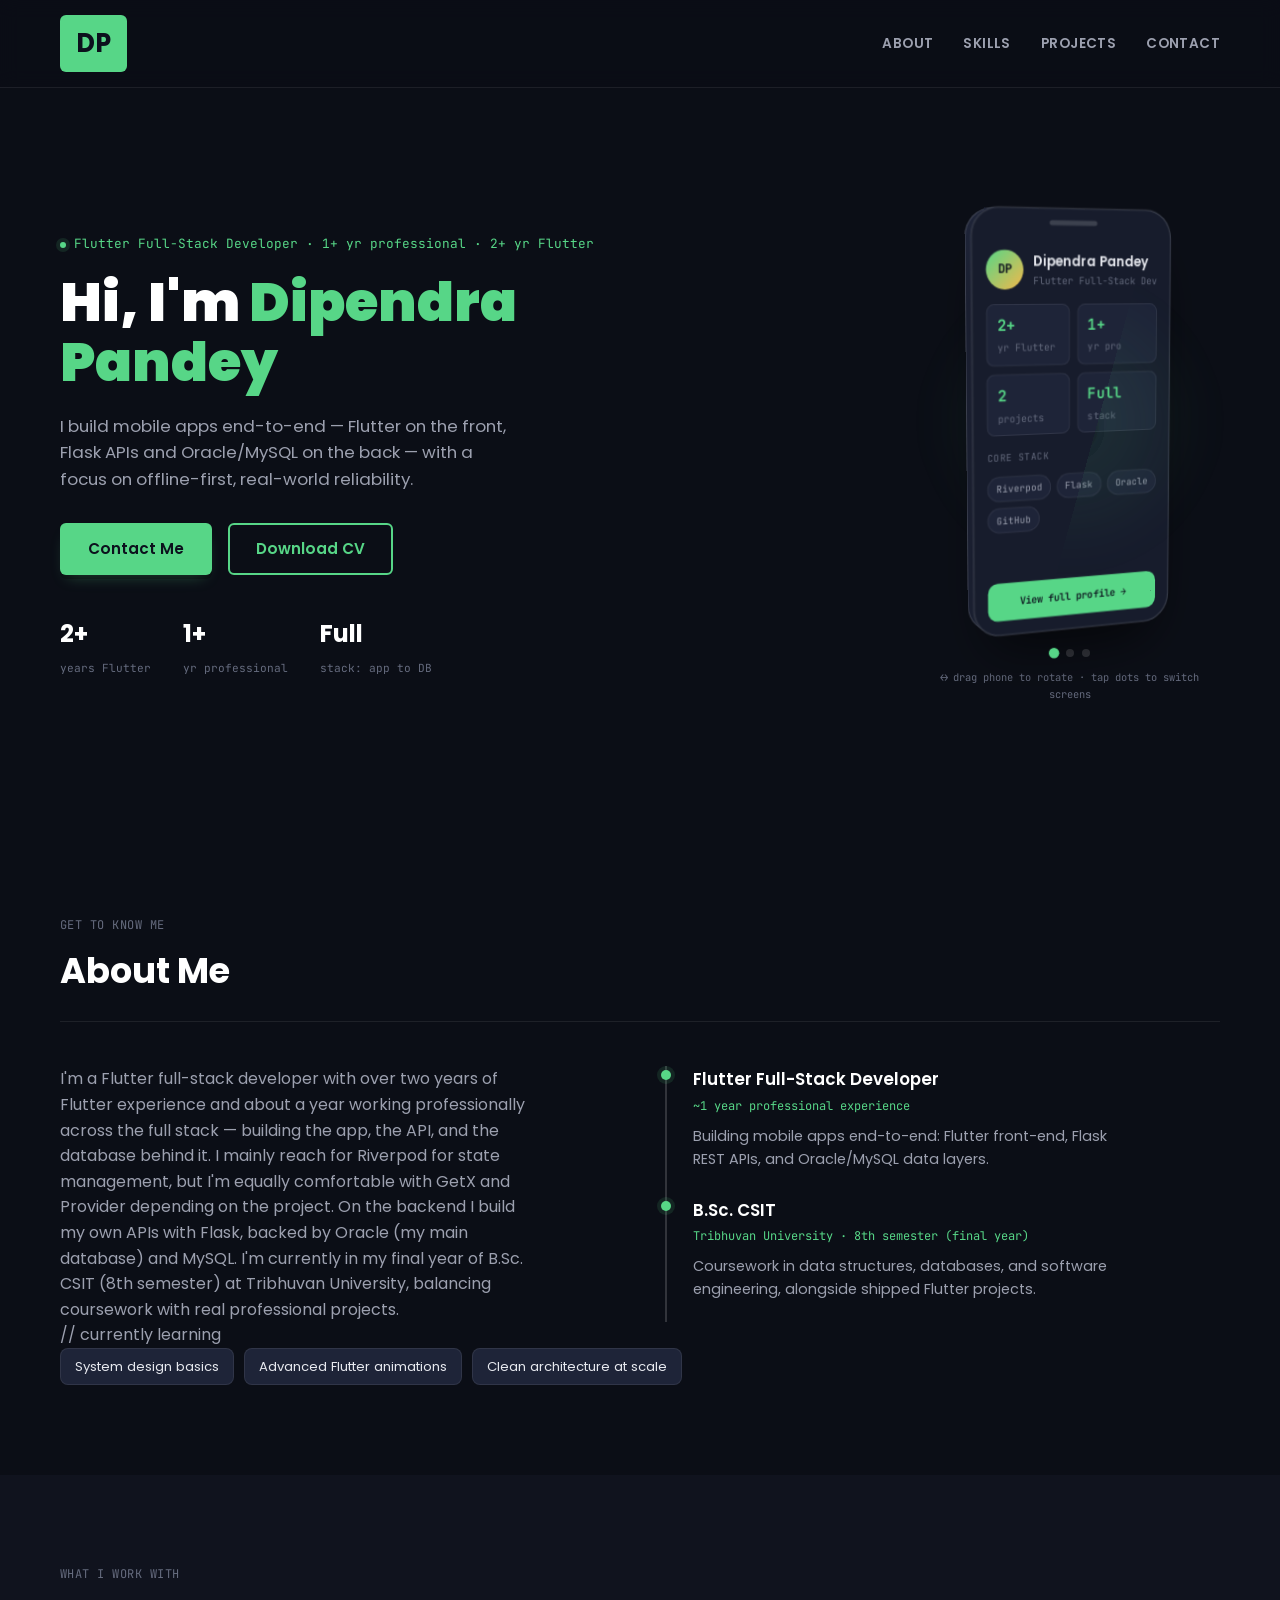
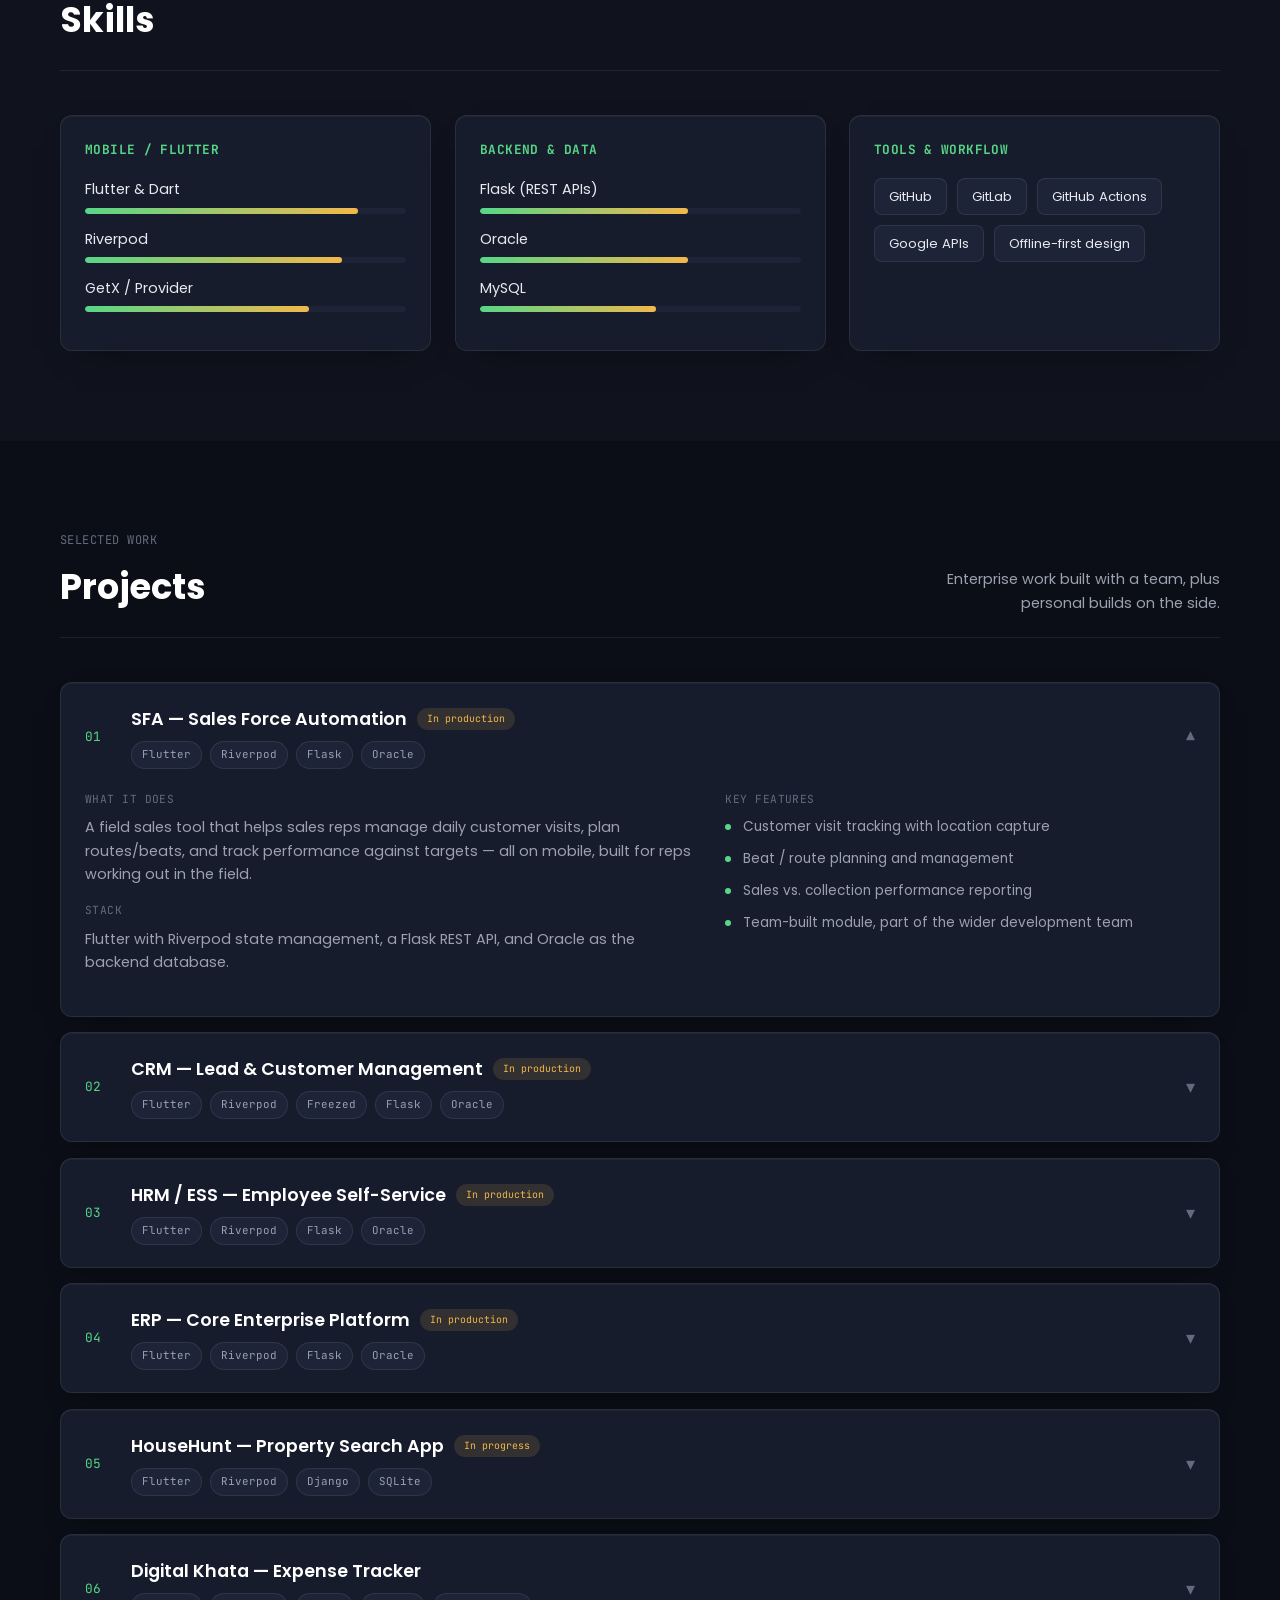
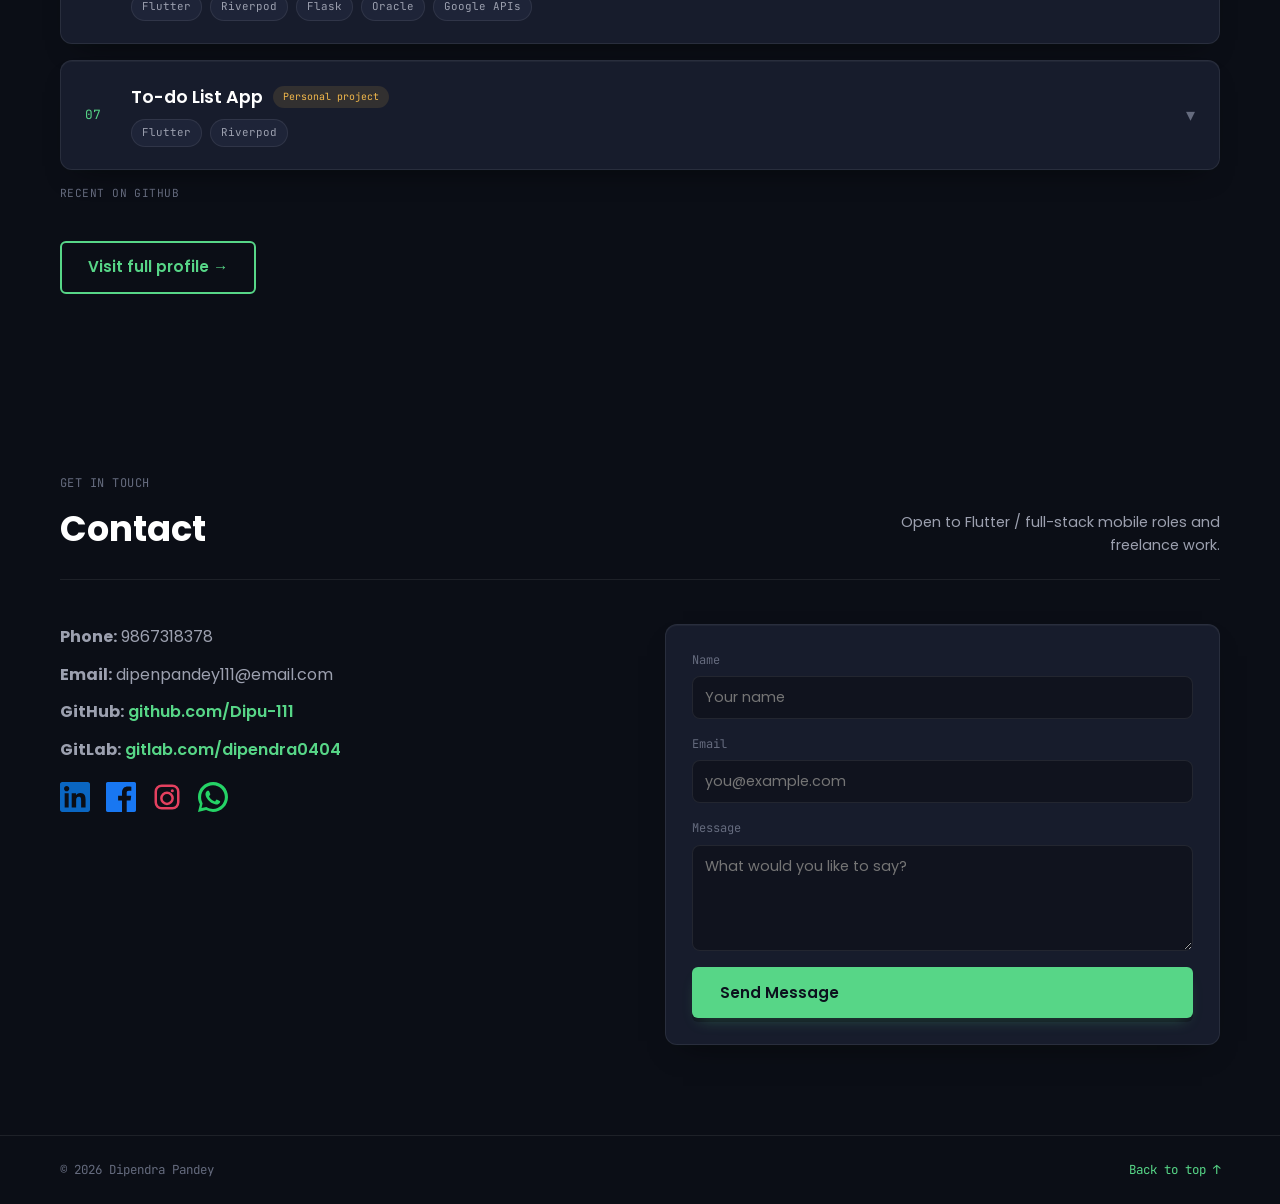
==== commit 0e382acd: "Update CV" ====
--- a/index.html
+++ b/index.html
@@ -5,6 +5,21 @@
   <meta charset="UTF-8" />
   <meta name="viewport" content="width=device-width, initial-scale=1.0" />
   <title>Dipendra Pandey | Flutter Full-Stack Developer</title>
+  <meta name="description" content="Dipendra Pandey — Flutter Full-Stack Developer building offline-first mobile apps with Flask and Oracle/MySQL." />
+
+<!-- Open Graph / social preview -->
+<meta property="og:title" content="Dipendra Pandey | Flutter Full-Stack Developer" />
+<meta property="og:description" content="Flutter + Flask + Oracle developer. 2+ years Flutter, 1+ year professional full-stack experience." />
+<meta property="og:type" content="website" />
+<meta property="og:image" content="https://yourdomain.com/preview.png" />
+<meta property="og:url" content="https://yourdomain.com" />
+
+<meta name="twitter:card" content="summary_large_image" />
+<meta name="twitter:title" content="Dipendra Pandey | Flutter Full-Stack Developer" />
+<meta name="twitter:description" content="Flutter + Flask + Oracle developer building offline-first mobile apps." />
+<meta name="twitter:image" content="https://yourdomain.com/preview.png" />
+
+<link rel="icon" type="image/png" href="favicon.png" />
   <link rel="stylesheet" href="Portfolio.css" />
   <link rel="preconnect" href="https://fonts.googleapis.com">
   <link rel="preconnect" href="https://fonts.gstatic.com" crossorigin>
@@ -43,7 +58,7 @@
           back — with a focus on offline-first, real-world reliability.</p>
         <div class="hero-buttons">
           <a href="#contact" class="btn">Contact Me</a>
-          <a href="cv.pdf" class="btn btn-secondary" download>Download CV</a>
+          <a href="Dipendra_Pandey_CV.pdf" class="btn btn-secondary" download>Download CV</a>
         </div>
         <div class="hero-meta">
           <div class="meta-item">
@@ -186,7 +201,7 @@
           <span class="chip">Advanced Flutter animations</span>
           <span class="chip">Clean architecture at scale</span>
         </div>
-        <p class="now-note">Edit this list any time your focus shifts — it's meant to stay current.</p>
+       
       </div>
     </div>
   </section>
@@ -248,132 +263,322 @@
 
   <!--
   <!-- Projects -->
-  <!--
-  <section id="projects" class="section">
-    <div class="container">
-      <div class="section-head">
-        <div>
-          <div class="section-eyebrow">selected work</div>
-          <h2>Projects</h2>
-        </div>
-        <p class="section-note">One shipped, one in progress — replace links and details as they
-          firm up.</p>
-      </div>
-
-      <div class="case open" data-case="0">
-        <div class="case-head" onclick="toggleCase(this)">
-          <div class="case-index">01</div>
-          <div class="case-title-group">
-            <div class="case-title">Digital Khata — Expense Tracker</div>
-            <div class="case-tags">
-              <span class="tag">Flutter</span>
-              <span class="tag">Riverpod</span>
-              <span class="tag">Flask</span>
-              <span class="tag">Oracle</span>
-              <span class="tag">Google APIs</span>
-            </div>
-          </div>
-          <div class="case-chevron">&#9662;</div>
-        </div>
-        <div class="case-body">
-          <div class="case-body-inner">
-            <div>
-              <div class="case-col-label">What it does</div>
-              <p class="case-text">A personal- and shop-level expense tracker that works offline
-                first, then syncs when connectivity returns. Supports exporting records to Excel and
-                backing up / restoring data, with Google API integration for supporting features.</p>
-              <div class="case-col-label">Stack</div>
-              <p class="case-text">Flutter + Riverpod on the client, a Flask API on the backend, and
-                Oracle for data storage. Version-controlled on GitHub.</p>
-            </div>
-            <div>
-              <div class="case-col-label">Highlights</div>
-              <ul class="case-list">
-                <li>Offline-first architecture with background sync</li>
-                <li>Excel export for record-keeping outside the app</li>
-                <li>Backup &amp; reload flow to prevent data loss</li>
-                <li>Google API integration for supporting features</li>
-              </ul>
-            </div>
-          </div>
-          <div class="arch-diagram-wrap">
-            <div class="case-col-label" style="padding: 0 24px;">How it's wired together</div>
-            <svg viewBox="0 0 720 140" class="arch-diagram" xmlns="http://www.w3.org/2000/svg">
-              <defs>
-                <marker id="arrow" markerWidth="8" markerHeight="8" refX="6" refY="3" orient="auto">
-                  <path d="M0,0 L6,3 L0,6 Z" fill="var(--text-faint)"></path>
-                </marker>
-              </defs>
-              <rect x="10" y="40" width="130" height="60" rx="10" fill="var(--bg-card-2)" stroke="var(--green)" stroke-width="1.5"></rect>
-              <text x="75" y="66" text-anchor="middle" fill="var(--text)" font-size="12" font-family="Poppins, sans-serif" font-weight="600">Flutter</text>
-              <text x="75" y="82" text-anchor="middle" fill="var(--text-faint)" font-size="9.5" font-family="'JetBrains Mono', monospace">Riverpod UI</text>
-              <rect x="195" y="10" width="130" height="55" rx="10" fill="var(--bg-card-2)" stroke="var(--line-strong)" stroke-width="1.5"></rect>
-              <text x="260" y="34" text-anchor="middle" fill="var(--text)" font-size="12" font-family="Poppins, sans-serif" font-weight="600">Local DB</text>
-              <text x="260" y="50" text-anchor="middle" fill="var(--text-faint)" font-size="9.5" font-family="'JetBrains Mono', monospace">offline cache</text>
-              <rect x="195" y="80" width="130" height="55" rx="10" fill="var(--bg-card-2)" stroke="var(--amber)" stroke-width="1.5"></rect>
-              <text x="260" y="104" text-anchor="middle" fill="var(--text)" font-size="12" font-family="Poppins, sans-serif" font-weight="600">Sync Engine</text>
-              <text x="260" y="120" text-anchor="middle" fill="var(--text-faint)" font-size="9.5" font-family="'JetBrains Mono', monospace">background job</text>
-              <rect x="380" y="40" width="130" height="60" rx="10" fill="var(--bg-card-2)" stroke="var(--green)" stroke-width="1.5"></rect>
-              <text x="445" y="66" text-anchor="middle" fill="var(--text)" font-size="12" font-family="Poppins, sans-serif" font-weight="600">Flask API</text>
-              <text x="445" y="82" text-anchor="middle" fill="var(--text-faint)" font-size="9.5" font-family="'JetBrains Mono', monospace">REST endpoints</text>
-              <rect x="565" y="40" width="130" height="60" rx="10" fill="var(--bg-card-2)" stroke="var(--line-strong)" stroke-width="1.5"></rect>
-              <text x="630" y="66" text-anchor="middle" fill="var(--text)" font-size="12" font-family="Poppins, sans-serif" font-weight="600">Oracle DB</text>
-              <text x="630" y="82" text-anchor="middle" fill="var(--text-faint)" font-size="9.5" font-family="'JetBrains Mono', monospace">persistent store</text>
-              <line x1="140" y1="60" x2="192" y2="38" stroke="var(--text-faint)" stroke-width="1.3" marker-end="url(#arrow)"></line>
-              <line x1="140" y1="80" x2="192" y2="105" stroke="var(--text-faint)" stroke-width="1.3" marker-end="url(#arrow)"></line>
-              <line x1="325" y1="108" x2="378" y2="75" stroke="var(--text-faint)" stroke-width="1.3" marker-end="url(#arrow)"></line>
-              <line x1="510" y1="70" x2="562" y2="70" stroke="var(--text-faint)" stroke-width="1.3" marker-end="url(#arrow)"></line>
-            </svg>
-          </div>
-        </div>
-      </div>
-
-      <div class="case" data-case="1">
-        <div class="case-head" onclick="toggleCase(this)">
-          <div class="case-index">02</div>
-          <div class="case-title-group">
-            <div class="case-title">Industry-level App <span class="status-pill">Planning stage</span></div>
-            <div class="case-tags">
-              <span class="tag">Flutter</span>
-              <span class="tag">Flask</span>
-              <span class="tag">Oracle</span>
-              <span class="tag">GitHub Actions</span>
-            </div>
-          </div>
-          <div class="case-chevron">&#9662;</div>
-        </div>
-        <div class="case-body">
-          <div class="case-body-inner">
-            <div>
-              <div class="case-col-label">Status</div>
-              <p class="case-text">Currently in the architecture and planning phase. This card will
-                fill in with real details — problem, approach, and outcomes — as the build
-                progresses.</p>
-            </div>
-            <div>
-              <div class="case-col-label">Planned stack</div>
-              <p class="case-text">Flutter front-end, Flask backend, Oracle/MySQL for data, with
-                GitHub Actions for CI/CD.</p>
-            </div>
-          </div>
-        </div>
-      </div>
-
-      <div class="project-card project-card-cta">
-        <div>
-          <h3>More on GitHub</h3>
-          <p>Earlier practice projects (Clock, Calculator, Tic Tac Toe, and more) are also on my
-            profile.</p>
-        </div>
-        <a href="https://github.com/Dipu-111" target="_blank" rel="noopener noreferrer" class="btn btn-secondary">Visit
-          GitHub →</a>
-      </div>
-
-    </div>
-  </section>
-  -->
-
-  <!--
+<section id="projects" class="section">
+  <div class="container">
+    <div class="section-head">
+      <div>
+        <div class="section-eyebrow">selected work</div>
+        <h2>Projects</h2>
+      </div>
+      <p class="section-note">Enterprise work built with a team, plus personal builds on the
+        side.</p>
+    </div>
+
+    <!-- Case 01: SFA -->
+    <div class="case open" data-case="0">
+      <div class="case-head" onclick="toggleCase(this)">
+        <div class="case-index">01</div>
+        <div class="case-title-group">
+          <div class="case-title">SFA — Sales Force Automation <span class="status-pill">In production</span></div>
+          <div class="case-tags">
+            <span class="tag">Flutter</span>
+            <span class="tag">Riverpod</span>
+            <span class="tag">Flask</span>
+            <span class="tag">Oracle</span>
+          </div>
+        </div>
+        <div class="case-chevron">&#9662;</div>
+      </div>
+      <div class="case-body">
+        <div class="case-body-inner">
+          <div>
+            <div class="case-col-label">What it does</div>
+            <p class="case-text">A field sales tool that helps sales reps manage daily customer
+              visits, plan routes/beats, and track performance against targets — all on mobile,
+              built for reps working out in the field.</p>
+            <div class="case-col-label">Stack</div>
+            <p class="case-text">Flutter with Riverpod state management, a Flask REST API, and
+              Oracle as the backend database.</p>
+          </div>
+          <div>
+            <div class="case-col-label">Key features</div>
+            <ul class="case-list">
+              <li>Customer visit tracking with location capture</li>
+              <li>Beat / route planning and management</li>
+              <li>Sales vs. collection performance reporting</li>
+              <li>Team-built module, part of the wider development team</li>
+            </ul>
+          </div>
+        </div>
+      </div>
+    </div>
+
+    <!-- Case 02: CRM -->
+    <div class="case" data-case="1">
+      <div class="case-head" onclick="toggleCase(this)">
+        <div class="case-index">02</div>
+        <div class="case-title-group">
+          <div class="case-title">CRM — Lead &amp; Customer Management <span class="status-pill">In production</span></div>
+          <div class="case-tags">
+            <span class="tag">Flutter</span>
+            <span class="tag">Riverpod</span>
+            <span class="tag">Freezed</span>
+            <span class="tag">Flask</span>
+            <span class="tag">Oracle</span>
+          </div>
+        </div>
+        <div class="case-chevron">&#9662;</div>
+      </div>
+      <div class="case-body">
+        <div class="case-body-inner">
+          <div>
+            <div class="case-col-label">What it does</div>
+            <p class="case-text">Manages the sales pipeline from lead capture through to close —
+              tracking each lead's stage, history, and related quotations, with dashboards
+              summarizing wins, losses, and pending deals.</p>
+            <div class="case-col-label">Stack</div>
+            <p class="case-text">Flutter with Freezed for type-safe, JSON-serializable models,
+              Riverpod for state, a Flask API, and Oracle for storage.</p>
+          </div>
+          <div>
+            <div class="case-col-label">Key features</div>
+            <ul class="case-list">
+              <li>Multi-stage lead pipeline with full timeline history</li>
+              <li>Quotation generation tied to leads</li>
+              <li>Win/loss dashboard and lead reporting</li>
+              <li>In-app notifications for lead updates</li>
+            </ul>
+          </div>
+        </div>
+      </div>
+    </div>
+
+    <!-- Case 03: HRM / ESS -->
+    <div class="case" data-case="2">
+      <div class="case-head" onclick="toggleCase(this)">
+        <div class="case-index">03</div>
+        <div class="case-title-group">
+          <div class="case-title">HRM / ESS — Employee Self-Service <span class="status-pill">In production</span></div>
+          <div class="case-tags">
+            <span class="tag">Flutter</span>
+            <span class="tag">Riverpod</span>
+            <span class="tag">Flask</span>
+            <span class="tag">Oracle</span>
+          </div>
+        </div>
+        <div class="case-chevron">&#9662;</div>
+      </div>
+      <div class="case-body">
+        <div class="case-body-inner">
+          <div>
+            <div class="case-col-label">What it does</div>
+            <p class="case-text">A mobile self-service portal for employees — profile management,
+              leave requests, company events, holidays, and policy documents, all in one app.</p>
+            <div class="case-col-label">Stack</div>
+            <p class="case-text">Flutter with Riverpod on the client, backed by a Flask API and
+              Oracle for company/HR data.</p>
+          </div>
+          <div>
+            <div class="case-col-label">Key features</div>
+            <ul class="case-list">
+              <li>Employee profile view &amp; edit</li>
+              <li>Leave request submission and tracking</li>
+              <li>Company events, holiday calendar, and policy docs</li>
+              <li>Daily shift/task notes</li>
+            </ul>
+          </div>
+        </div>
+      </div>
+    </div>
+
+    <!-- Case 04: ERP -->
+    <div class="case" data-case="3">
+      <div class="case-head" onclick="toggleCase(this)">
+        <div class="case-index">04</div>
+        <div class="case-title-group">
+          <div class="case-title">ERP — Core Enterprise Platform <span class="status-pill">In production</span></div>
+          <div class="case-tags">
+            <span class="tag">Flutter</span>
+            <span class="tag">Riverpod</span>
+            <span class="tag">Flask</span>
+            <span class="tag">Oracle</span>
+          </div>
+        </div>
+        <div class="case-chevron">&#9662;</div>
+      </div>
+      <div class="case-body">
+        <div class="case-body-inner">
+          <div>
+            <div class="case-col-label">What it does</div>
+            <p class="case-text">The core enterprise system that SFA, CRM, and HRM/ESS plug into —
+              handling company setup, master data, and shared services that power the other
+              modules.</p>
+            <div class="case-col-label">Stack</div>
+            <p class="case-text">Flutter mobile client, Flask REST API backend, Oracle as the
+              primary database.</p>
+          </div>
+          <div>
+            <div class="case-col-label">Key features</div>
+            <ul class="case-list">
+              <li>Company &amp; branch setup management</li>
+              <li>Shared master data used across modules</li>
+              <li>Document management and templates</li>
+              <li>Built and maintained as part of the core dev team</li>
+            </ul>
+          </div>
+        </div>
+      </div>
+    </div>
+
+  <!-- Case 05: HouseHunt -->
+<div class="case" data-case="5">
+  <div class="case-head" onclick="toggleCase(this)">
+    <div class="case-index">05</div>
+    <div class="case-title-group">
+      <div class="case-title">HouseHunt — Property Search App <span class="status-pill">In progress</span></div>
+      <div class="case-tags">
+        <span class="tag">Flutter</span>
+        <span class="tag">Riverpod</span>
+        <span class="tag">Django</span>
+        <span class="tag">SQLite</span>
+      </div>
+    </div>
+    <div class="case-chevron">&#9662;</div>
+  </div>
+  <div class="case-body">
+    <div class="case-body-inner">
+      <div>
+        <div class="case-col-label">What it does</div>
+        <p class="case-text">A property listing and search app for browsing available houses,
+          filtering by location and criteria, and viewing detailed listing information — built as
+          a personal project outside of work.</p>
+        <div class="case-col-label">Stack</div>
+        <p class="case-text">Flutter with Riverpod on the client, a Django REST API backend, and
+          SQLite for data storage.</p>
+      </div>
+      <div>
+        <div class="case-col-label">Highlights</div>
+        <ul class="case-list">
+          <li>Property listing browse and search</li>
+          <li>Filter by location and property criteria</li>
+          <li>Currently in active development</li>
+        </ul>
+      </div>
+    </div>
+  </div>
+</div>
+
+    <!-- Case 05: Digital Khata -->
+    <div class="case" data-case="6">
+      <div class="case-head" onclick="toggleCase(this)">
+        <div class="case-index">06</div>
+        <div class="case-title-group">
+          <div class="case-title">Digital Khata — Expense Tracker</div>
+          <div class="case-tags">
+            <span class="tag">Flutter</span>
+            <span class="tag">Riverpod</span>
+            <span class="tag">Flask</span>
+            <span class="tag">Oracle</span>
+            <span class="tag">Google APIs</span>
+          </div>
+        </div>
+        <div class="case-chevron">&#9662;</div>
+      </div>
+      <div class="case-body">
+        <div class="case-body-inner">
+          <div>
+            <div class="case-col-label">What it does</div>
+            <p class="case-text">A personal- and shop-level expense tracker that works offline
+              first, then syncs when connectivity returns. Supports exporting records to Excel and
+              backing up / restoring data, with Google API integration for supporting features.</p>
+            <div class="case-col-label">Stack</div>
+            <p class="case-text">Flutter + Riverpod on the client, a Flask API on the backend, and
+              Oracle for data storage. Version-controlled on GitHub.</p>
+          </div>
+          <div>
+            <div class="case-col-label">Highlights</div>
+            <ul class="case-list">
+              <li>Offline-first architecture with background sync</li>
+              <li>Excel export for record-keeping outside the app</li>
+              <li>Backup &amp; reload flow to prevent data loss</li>
+              <li>Google API integration for supporting features</li>
+            </ul>
+          </div>
+        </div>
+        <div class="arch-diagram-wrap">
+          <div class="case-col-label" style="padding: 0 24px;">How it's wired together</div>
+          <svg viewBox="0 0 720 140" class="arch-diagram" xmlns="http://www.w3.org/2000/svg">
+            <defs>
+              <marker id="arrow" markerWidth="8" markerHeight="8" refX="6" refY="3" orient="auto">
+                <path d="M0,0 L6,3 L0,6 Z" fill="var(--text-faint)"></path>
+              </marker>
+            </defs>
+            <rect x="10" y="40" width="130" height="60" rx="10" fill="var(--bg-card-2)" stroke="var(--green)" stroke-width="1.5"></rect>
+            <text x="75" y="66" text-anchor="middle" fill="var(--text)" font-size="12" font-family="Poppins, sans-serif" font-weight="600">Flutter</text>
+            <text x="75" y="82" text-anchor="middle" fill="var(--text-faint)" font-size="9.5" font-family="'JetBrains Mono', monospace">Riverpod UI</text>
+            <rect x="195" y="10" width="130" height="55" rx="10" fill="var(--bg-card-2)" stroke="var(--line-strong)" stroke-width="1.5"></rect>
+            <text x="260" y="34" text-anchor="middle" fill="var(--text)" font-size="12" font-family="Poppins, sans-serif" font-weight="600">Local DB</text>
+            <text x="260" y="50" text-anchor="middle" fill="var(--text-faint)" font-size="9.5" font-family="'JetBrains Mono', monospace">offline cache</text>
+            <rect x="195" y="80" width="130" height="55" rx="10" fill="var(--bg-card-2)" stroke="var(--amber)" stroke-width="1.5"></rect>
+            <text x="260" y="104" text-anchor="middle" fill="var(--text)" font-size="12" font-family="Poppins, sans-serif" font-weight="600">Sync Engine</text>
+            <text x="260" y="120" text-anchor="middle" fill="var(--text-faint)" font-size="9.5" font-family="'JetBrains Mono', monospace">background job</text>
+            <rect x="380" y="40" width="130" height="60" rx="10" fill="var(--bg-card-2)" stroke="var(--green)" stroke-width="1.5"></rect>
+            <text x="445" y="66" text-anchor="middle" fill="var(--text)" font-size="12" font-family="Poppins, sans-serif" font-weight="600">Flask API</text>
+            <text x="445" y="82" text-anchor="middle" fill="var(--text-faint)" font-size="9.5" font-family="'JetBrains Mono', monospace">REST endpoints</text>
+            <rect x="565" y="40" width="130" height="60" rx="10" fill="var(--bg-card-2)" stroke="var(--line-strong)" stroke-width="1.5"></rect>
+            <text x="630" y="66" text-anchor="middle" fill="var(--text)" font-size="12" font-family="Poppins, sans-serif" font-weight="600">Oracle DB</text>
+            <text x="630" y="82" text-anchor="middle" fill="var(--text-faint)" font-size="9.5" font-family="'JetBrains Mono', monospace">persistent store</text>
+            <line x1="140" y1="60" x2="192" y2="38" stroke="var(--text-faint)" stroke-width="1.3" marker-end="url(#arrow)"></line>
+            <line x1="140" y1="80" x2="192" y2="105" stroke="var(--text-faint)" stroke-width="1.3" marker-end="url(#arrow)"></line>
+            <line x1="325" y1="108" x2="378" y2="75" stroke="var(--text-faint)" stroke-width="1.3" marker-end="url(#arrow)"></line>
+            <line x1="510" y1="70" x2="562" y2="70" stroke="var(--text-faint)" stroke-width="1.3" marker-end="url(#arrow)"></line>
+          </svg>
+        </div>
+      </div>
+    </div>
+
+    <!-- Case 06: To-do App -->
+    <div class="case" data-case="7">
+      <div class="case-head" onclick="toggleCase(this)">
+        <div class="case-index">07</div>
+        <div class="case-title-group">
+          <div class="case-title">To-do List App <span class="status-pill">Personal project</span></div>
+          <div class="case-tags">
+            <span class="tag">Flutter</span>
+            <span class="tag">Riverpod</span>
+          </div>
+        </div>
+        <div class="case-chevron">&#9662;</div>
+      </div>
+      <div class="case-body">
+        <div class="case-body-inner">
+          <div>
+            <div class="case-col-label">What it does</div>
+            <p class="case-text">A lightweight personal task manager for organizing day-to-day
+              to-dos, built to practice clean state management and UI patterns outside of work
+              projects.</p>
+          </div>
+          <div>
+            <div class="case-col-label">Highlights</div>
+            <ul class="case-list">
+              <li>Simple, fast task creation and tracking</li>
+              <li>Clean card-based UI</li>
+            </ul>
+          </div>
+        </div>
+      </div>
+    </div>
+
+    <div class="github-repos" id="githubRepos">
+  <div class="case-col-label" style="padding: 0 0 14px;">Recent on GitHub</div>
+  <div class="repo-grid" id="repoGrid">
+    <!-- populated by JS -->
+  </div>
+  <a href="https://github.com/Dipu-111" target="_blank" rel="noopener noreferrer" class="btn btn-secondary" style="margin-top: 16px;">Visit full profile →</a>
+</div>
+
+  </div>
+</section>  <!--
   <!-- Achievements -->
   <!--
   <section id="achievements" class="section section-alt">
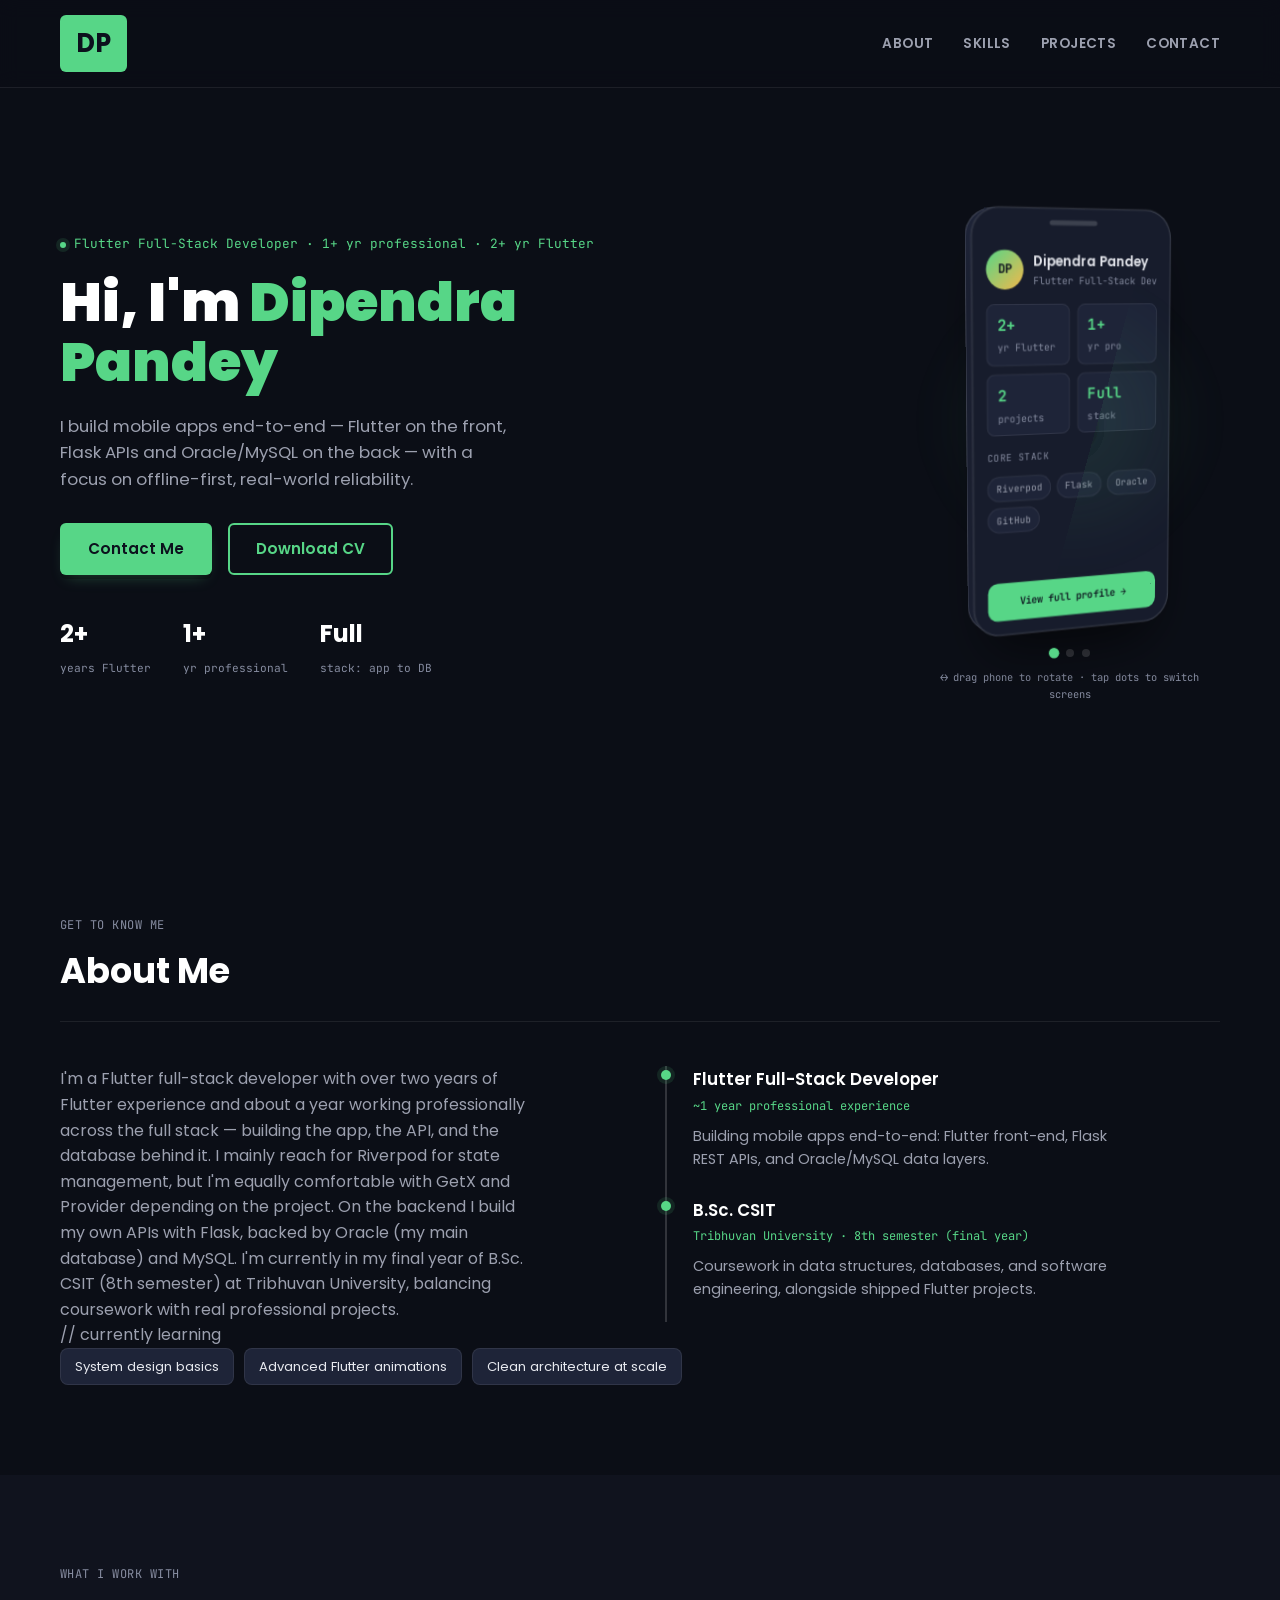
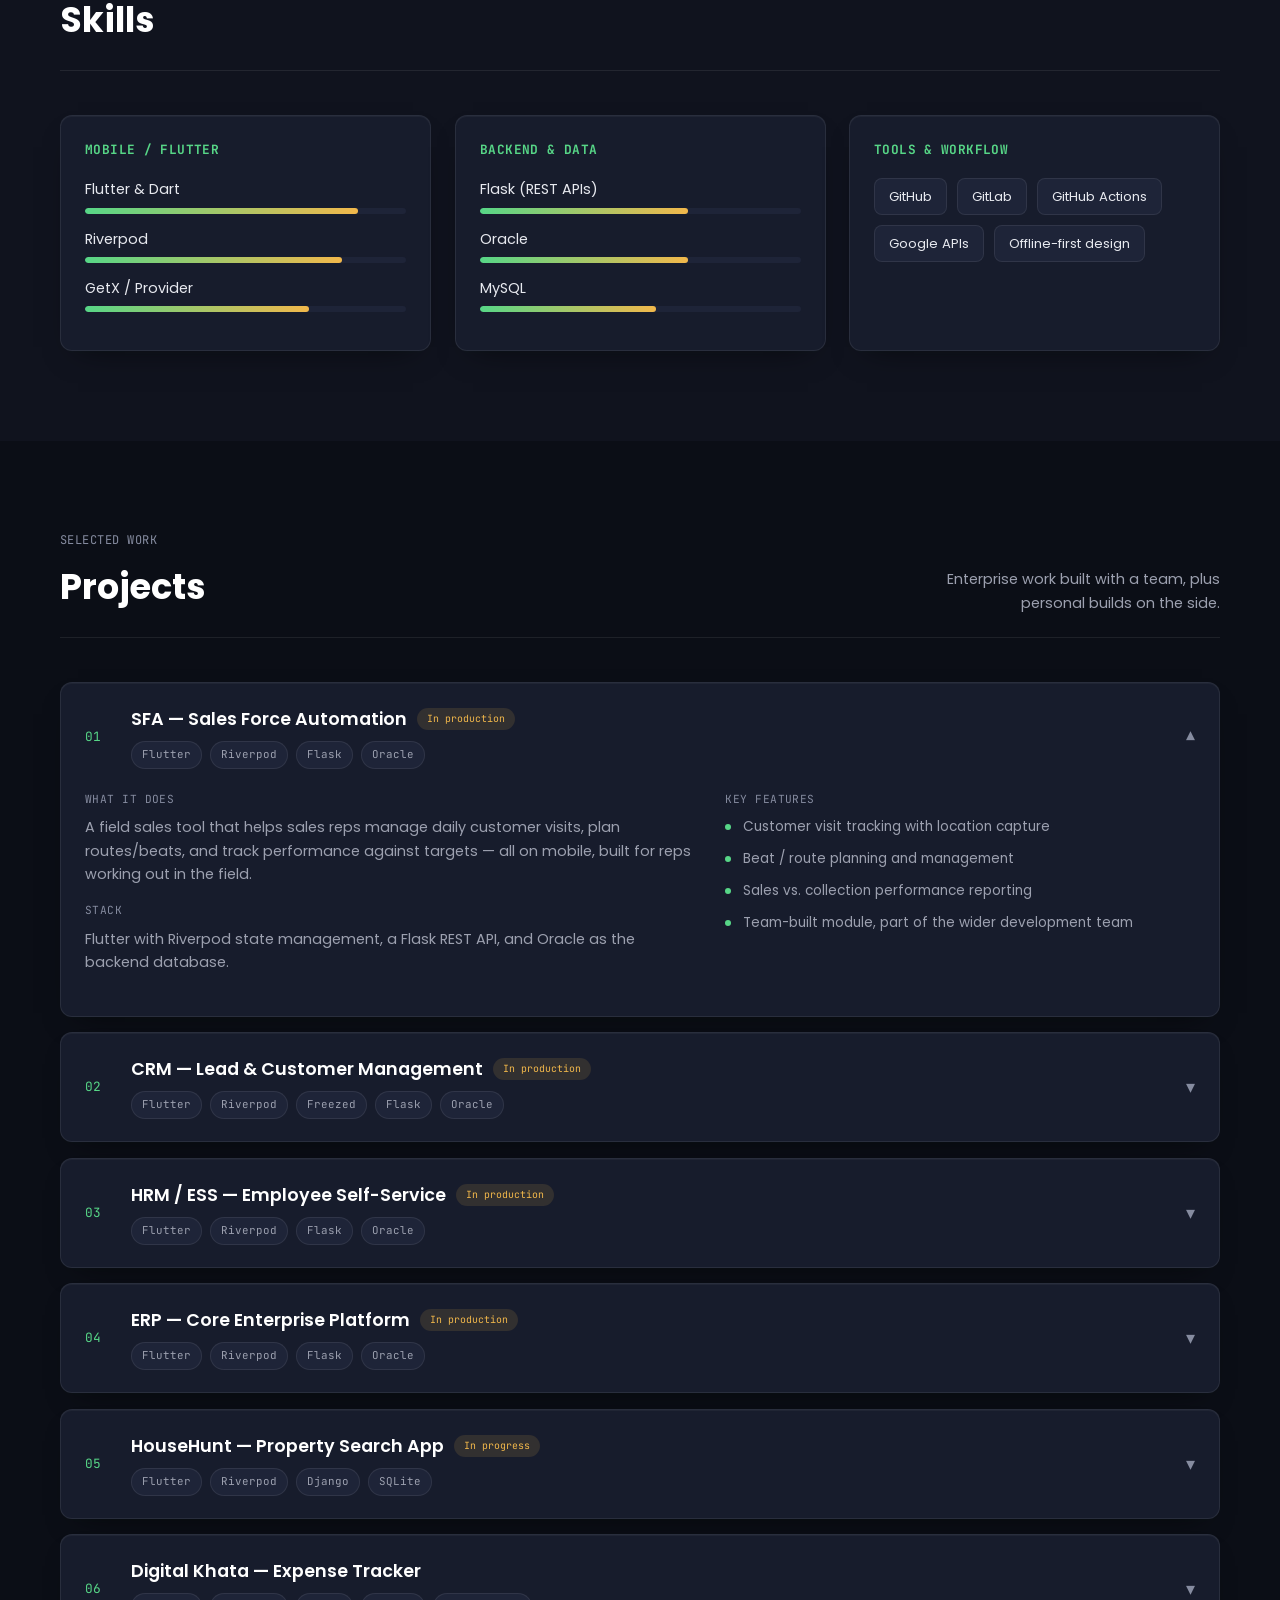
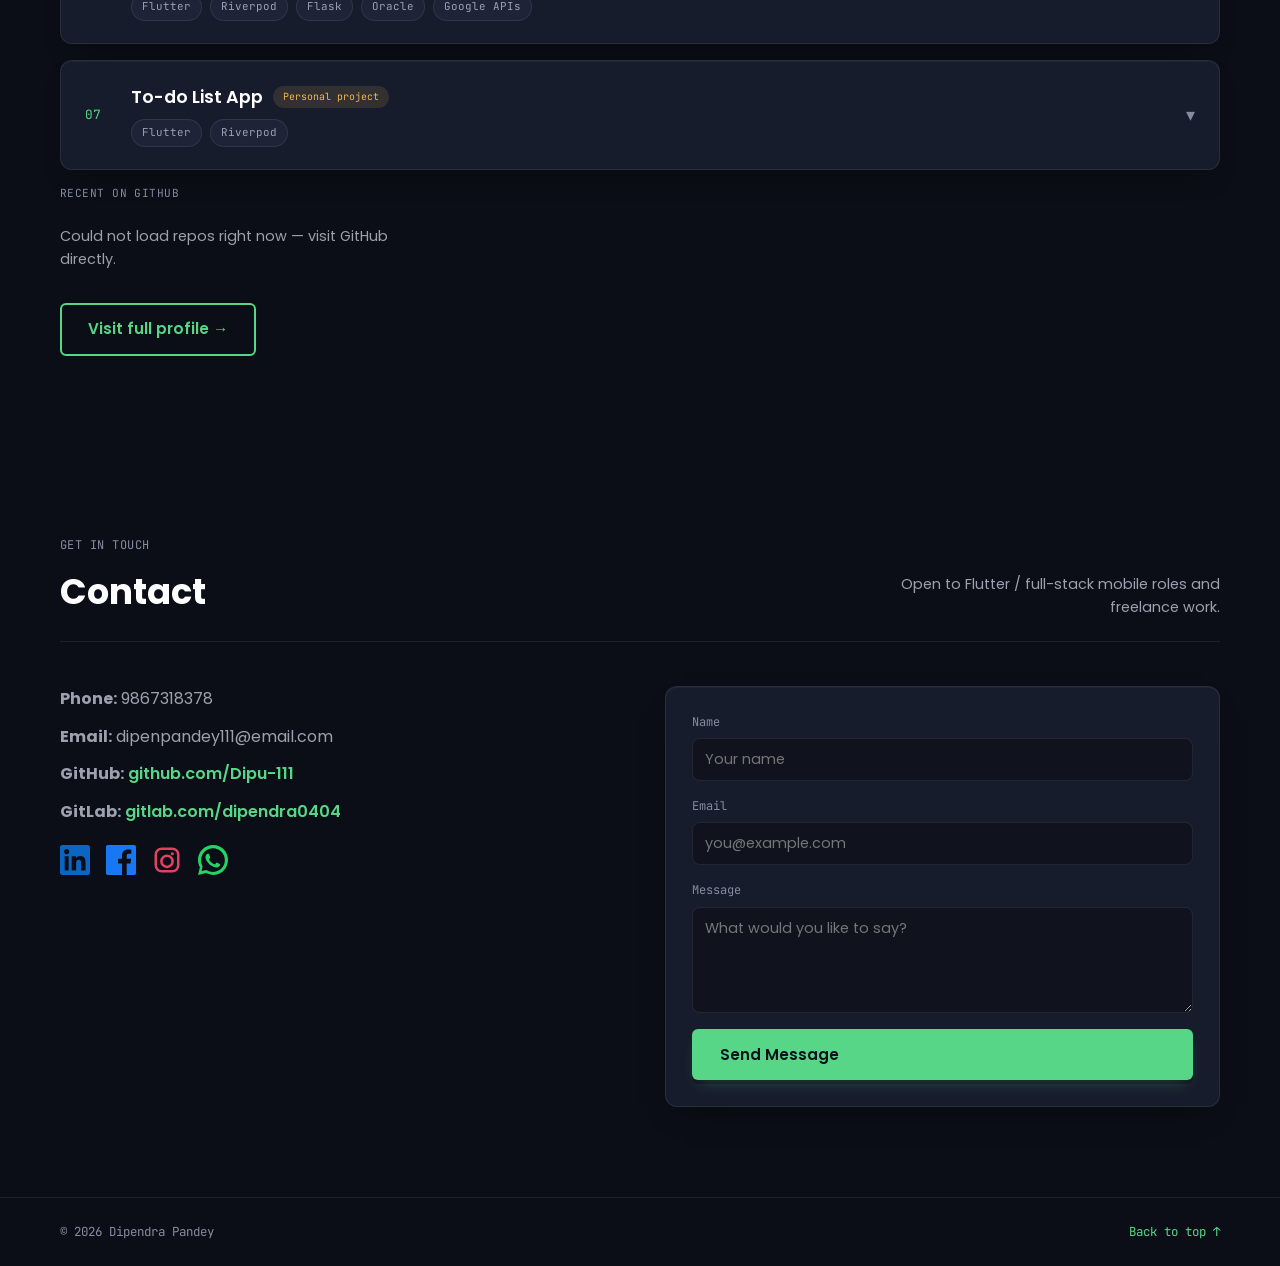
==== commit 4a8f600c: "updated domain name" ====
--- a/index.html
+++ b/index.html
@@ -11,13 +11,13 @@
 <meta property="og:title" content="Dipendra Pandey | Flutter Full-Stack Developer" />
 <meta property="og:description" content="Flutter + Flask + Oracle developer. 2+ years Flutter, 1+ year professional full-stack experience." />
 <meta property="og:type" content="website" />
-<meta property="og:image" content="https://yourdomain.com/preview.png" />
-<meta property="og:url" content="https://yourdomain.com" />
+<meta property="og:image" content="https://www.dipendra-pandey.com.np/preview.png" />
+<meta property="og:url" content="https://www.dipendra-pandey.com.np" />
 
 <meta name="twitter:card" content="summary_large_image" />
 <meta name="twitter:title" content="Dipendra Pandey | Flutter Full-Stack Developer" />
 <meta name="twitter:description" content="Flutter + Flask + Oracle developer building offline-first mobile apps." />
-<meta name="twitter:image" content="https://yourdomain.com/preview.png" />
+<meta name="twitter:image" content="https://www.dipendra-pandey.com.np/preview.png" />
 
 <link rel="icon" type="image/png" href="favicon.png" />
   <link rel="stylesheet" href="Portfolio.css" />
--- a/Portfolio.css
+++ b/Portfolio.css
@@ -12,7 +12,7 @@
   --bg-card-2: #1e2438;
   --text: #e7e9ef;
   --text-dim: #9ca0af;
-  --text-faint: #656b7e;
+  --text-faint: #868ca0;
   --green: #57d687;
   --green-dark: #0c111d;
   --green-tint: rgba(87, 214, 135, 0.12);
@@ -1252,3 +1252,60 @@
     display: none;
   }
 }
+
+.repo-grid {
+  display: grid;
+  grid-template-columns: repeat(3, 1fr);
+  gap: 16px;
+}
+
+.repo-card {
+  background: var(--bg-card);
+  border: 1px solid var(--line);
+  border-radius: var(--radius);
+  padding: 18px;
+}
+
+.repo-top {
+  display: flex;
+  justify-content: space-between;
+  align-items: center;
+  margin-bottom: 8px;
+}
+
+.repo-name {
+  color: white;
+  font-weight: 600;
+  font-family: var(--mono);
+  font-size: 0.85rem;
+}
+
+.repo-stars {
+  font-family: var(--mono);
+  font-size: 0.7rem;
+  color: var(--amber);
+}
+
+.repo-desc {
+  font-size: 0.82rem;
+  color: var(--text-dim);
+  margin-bottom: 12px;
+  min-height: 40px;
+}
+
+.repo-meta {
+  display: flex;
+  justify-content: space-between;
+  align-items: center;
+}
+
+.repo-meta a {
+  color: var(--green);
+  font-family: var(--mono);
+  font-size: 0.72rem;
+  text-decoration: none;
+}
+
+@media (max-width: 700px) {
+  .repo-grid { grid-template-columns: 1fr; }
+}
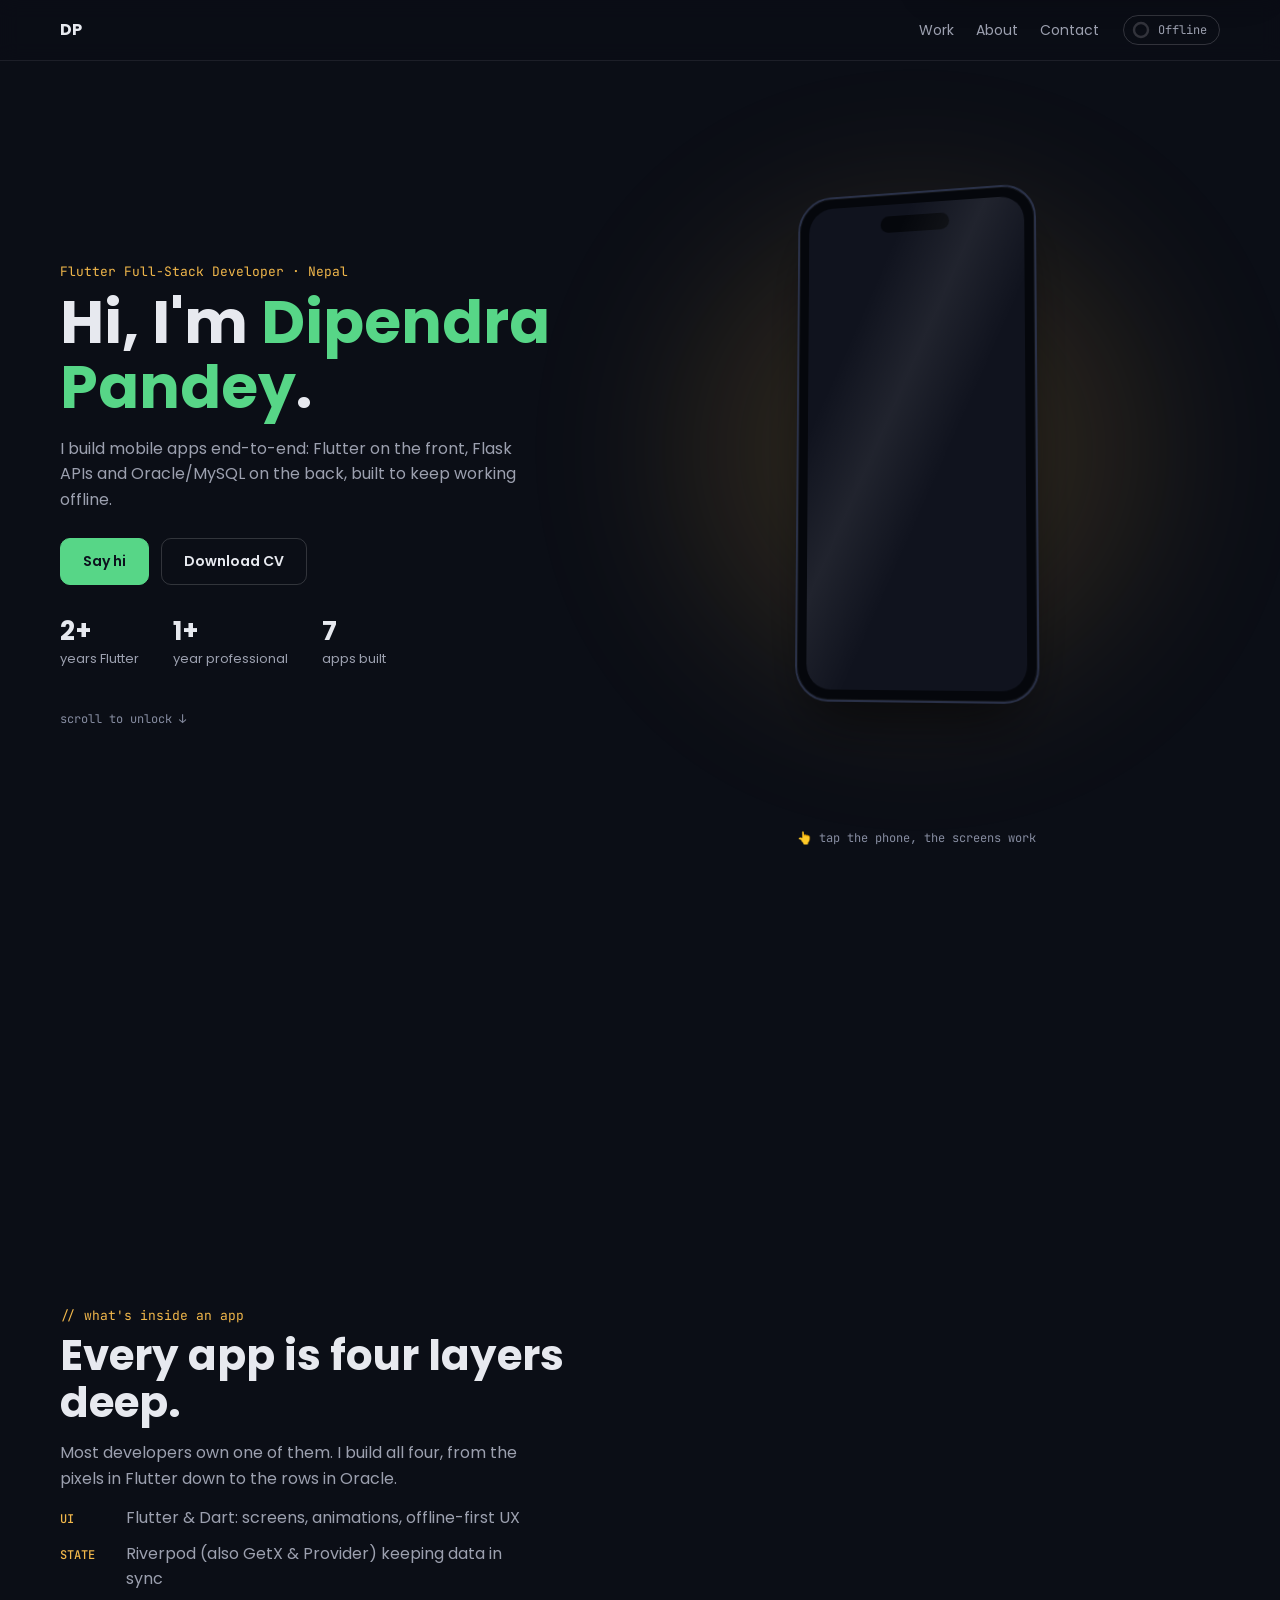
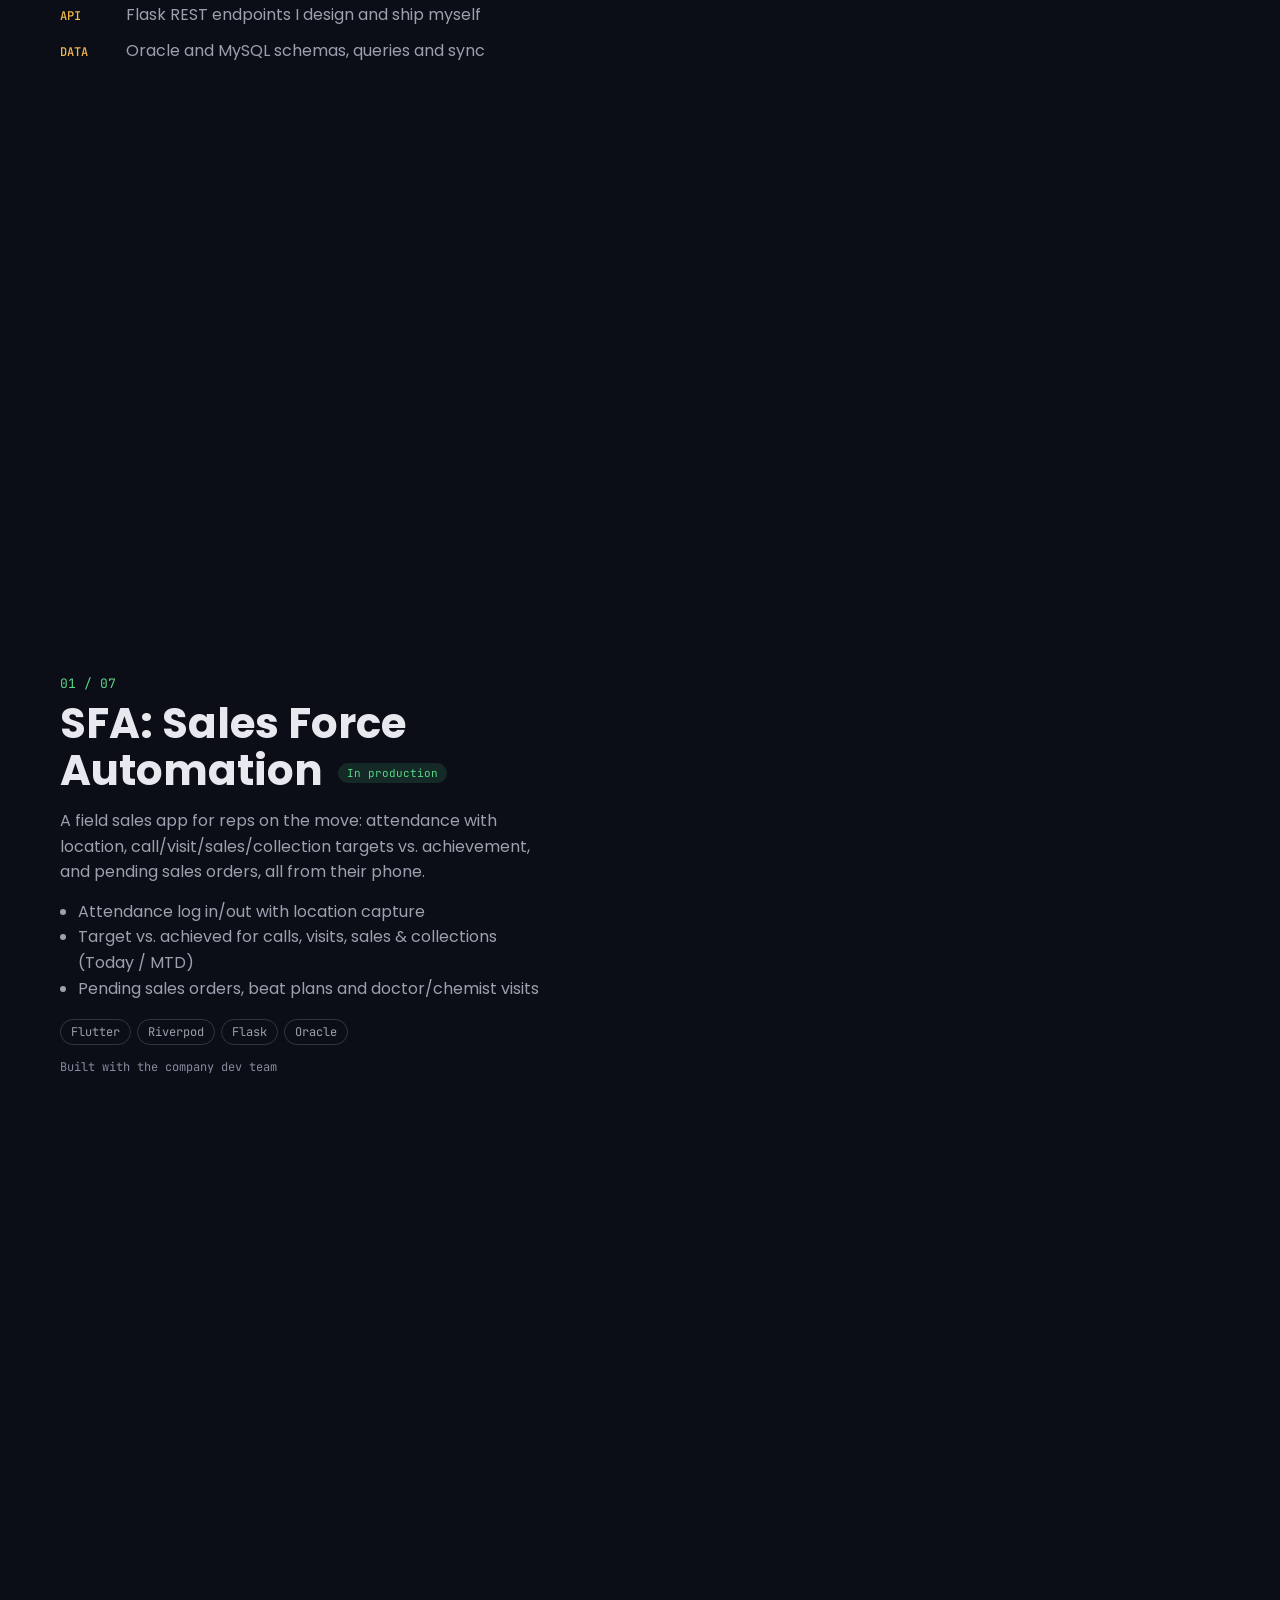
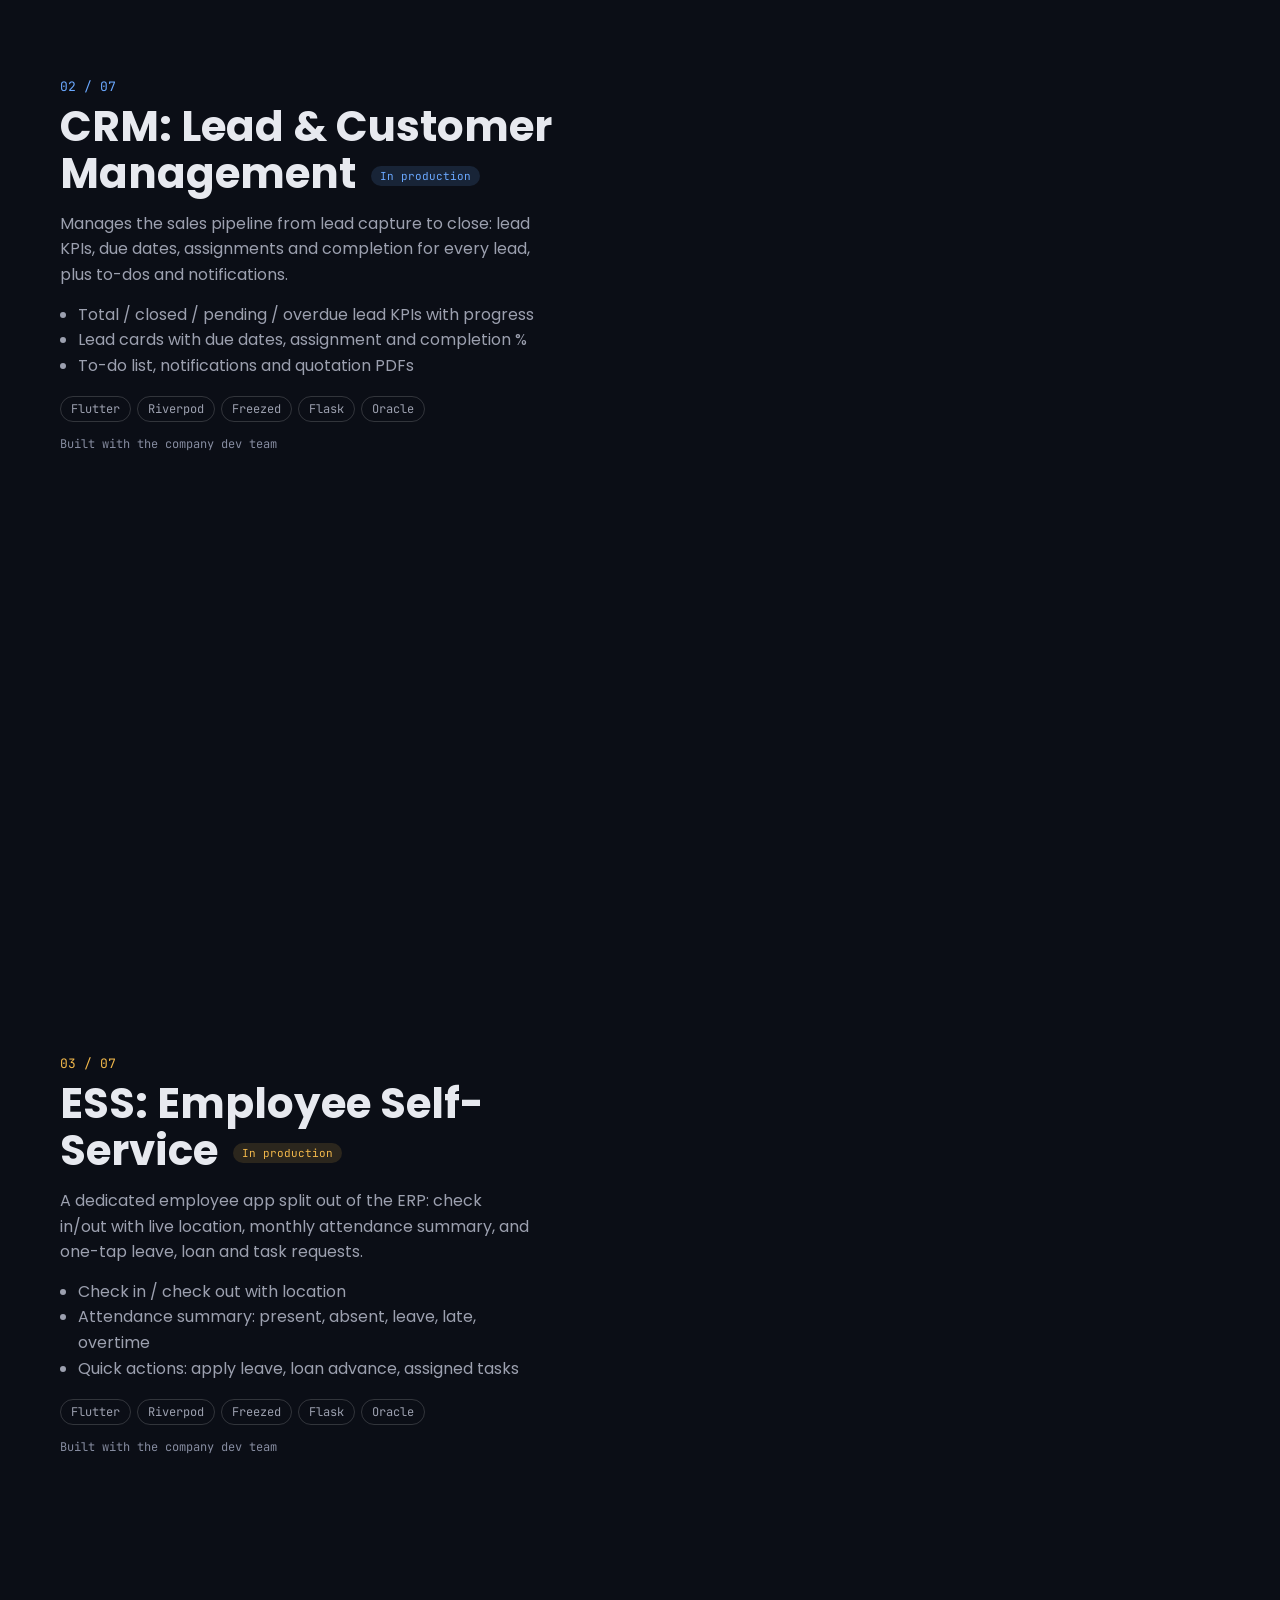
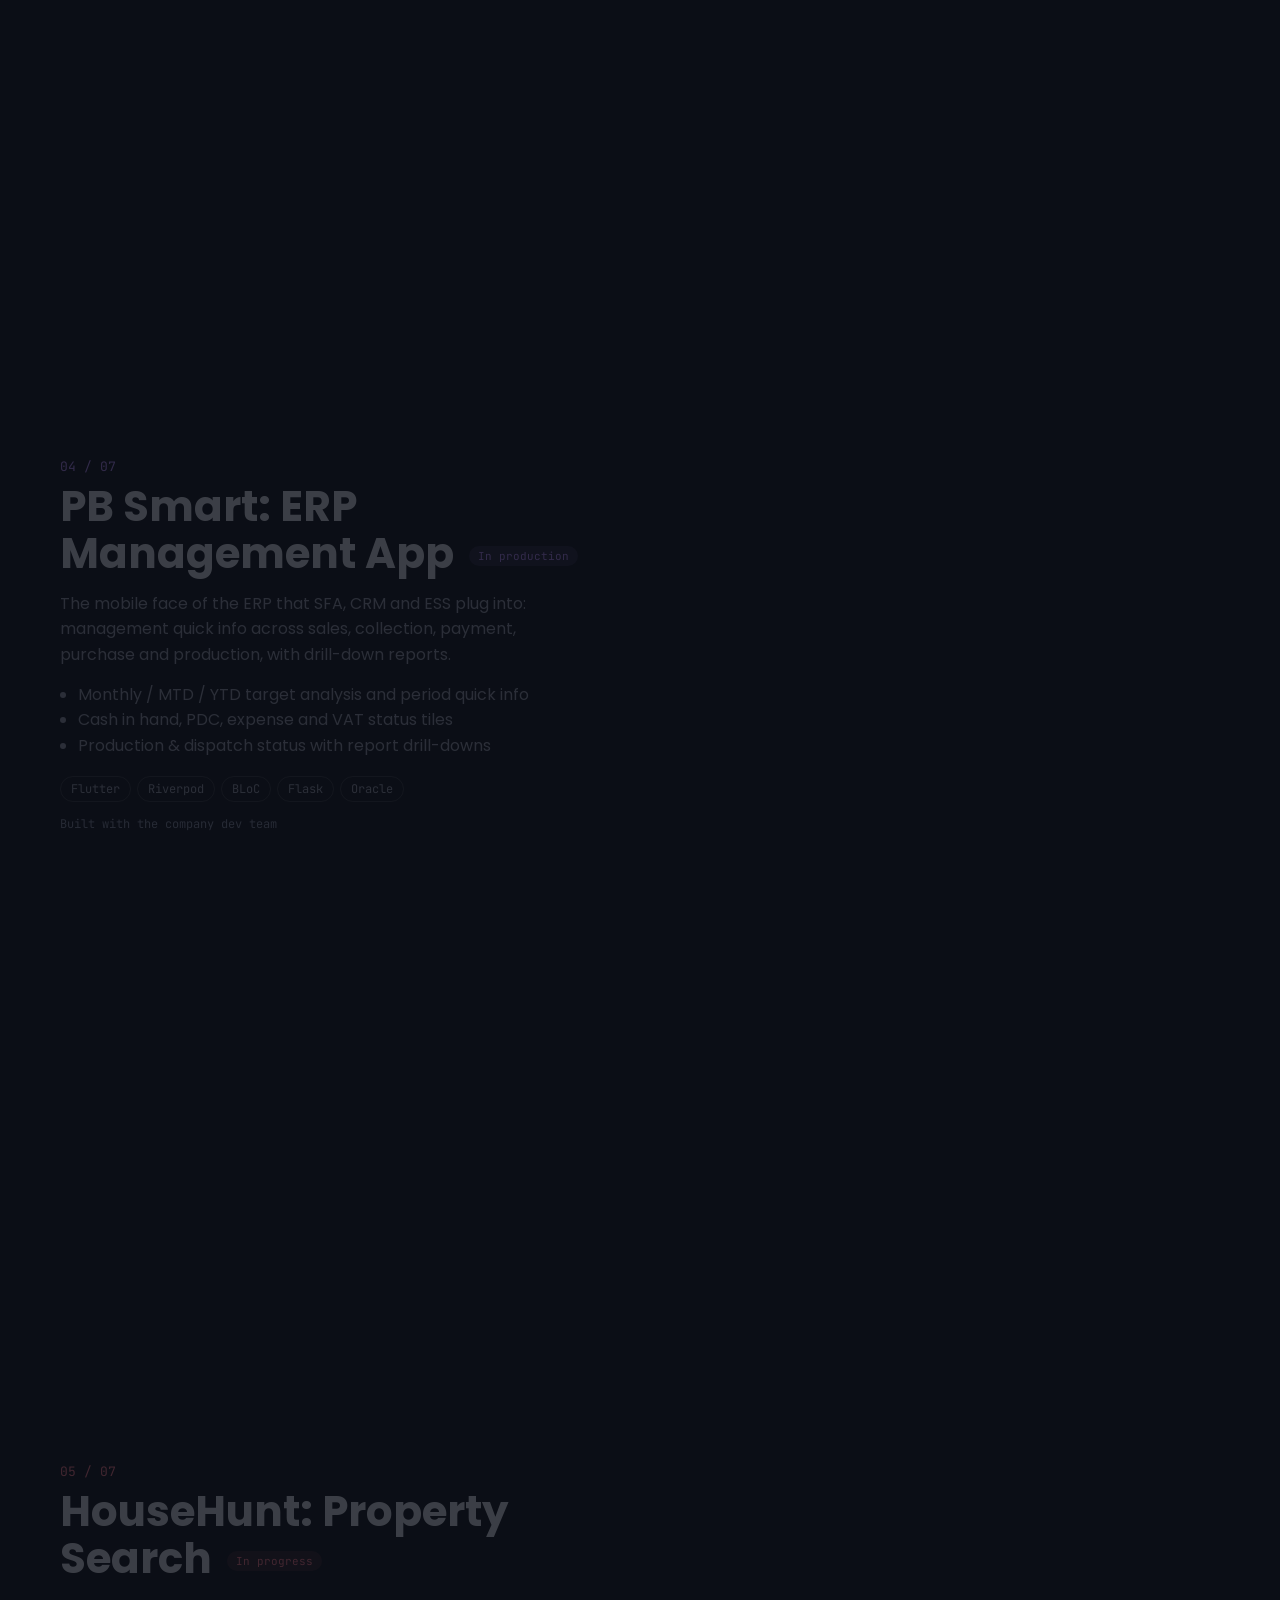
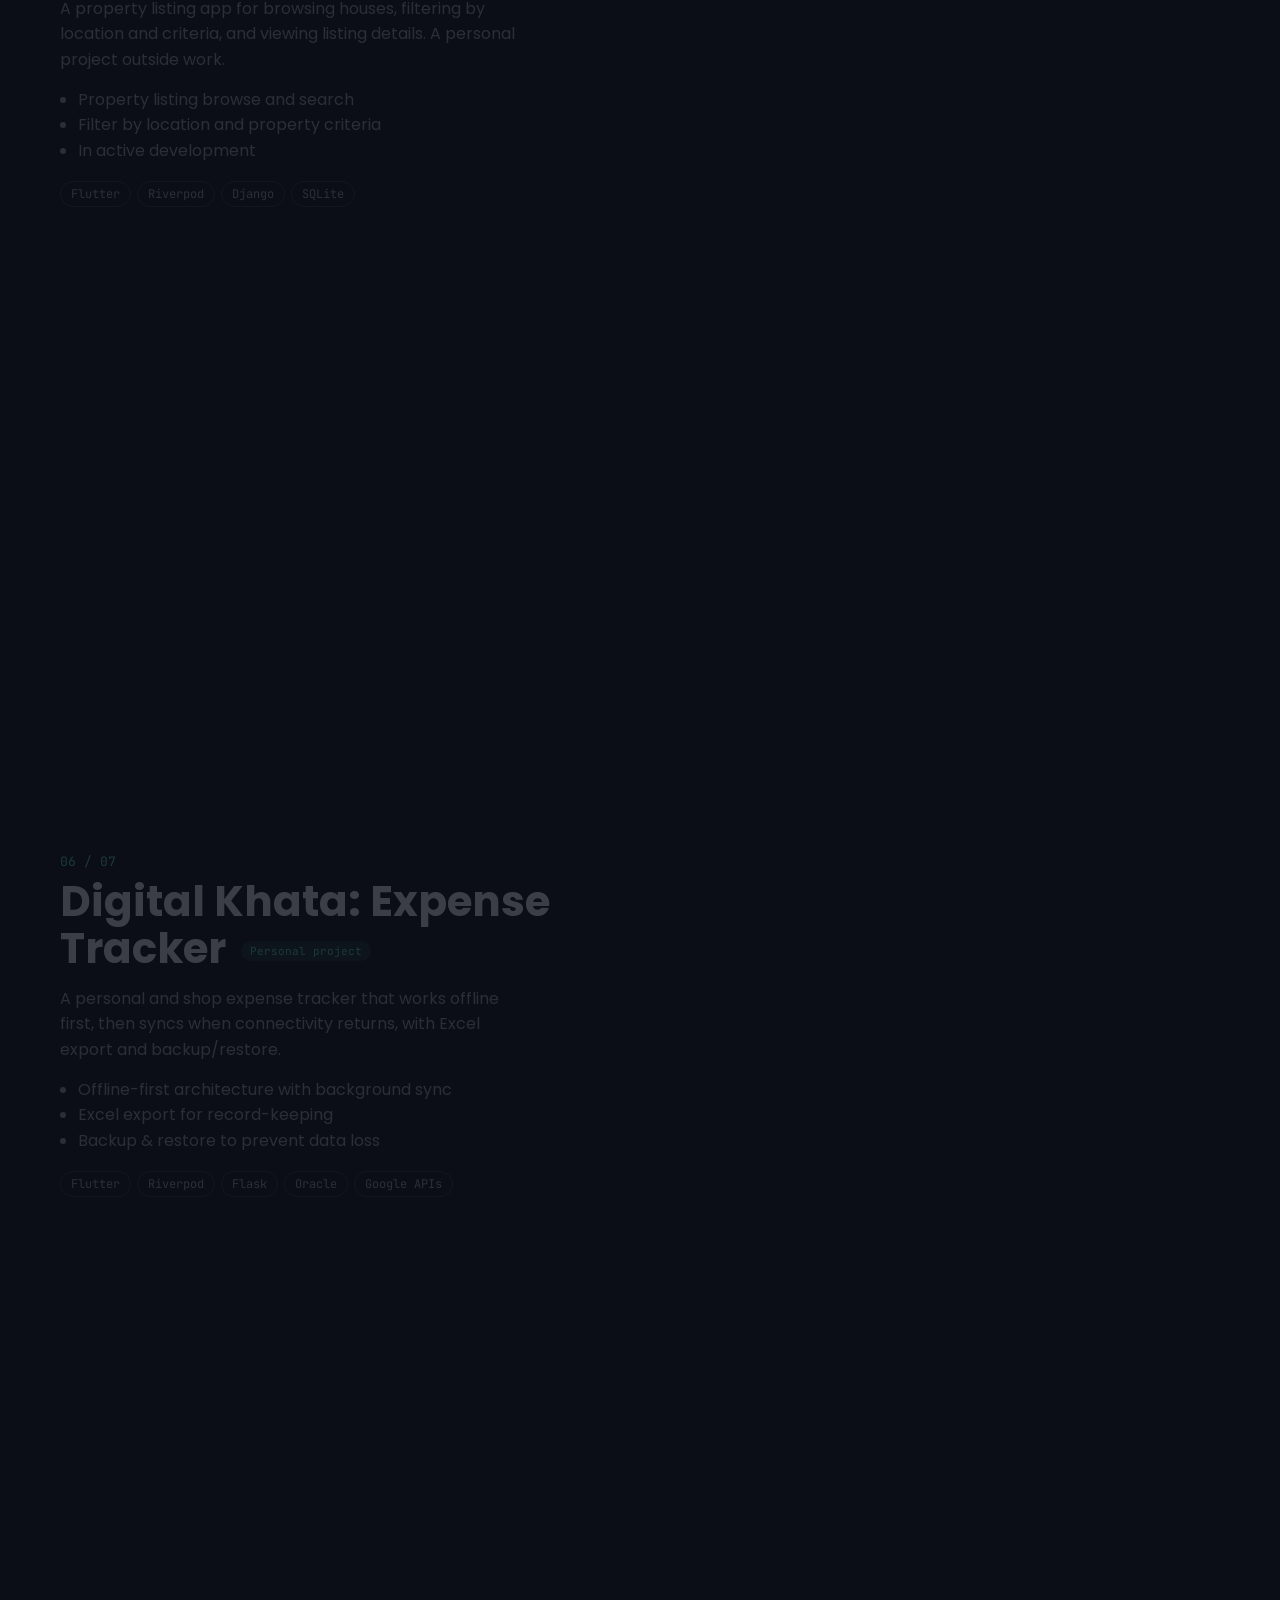
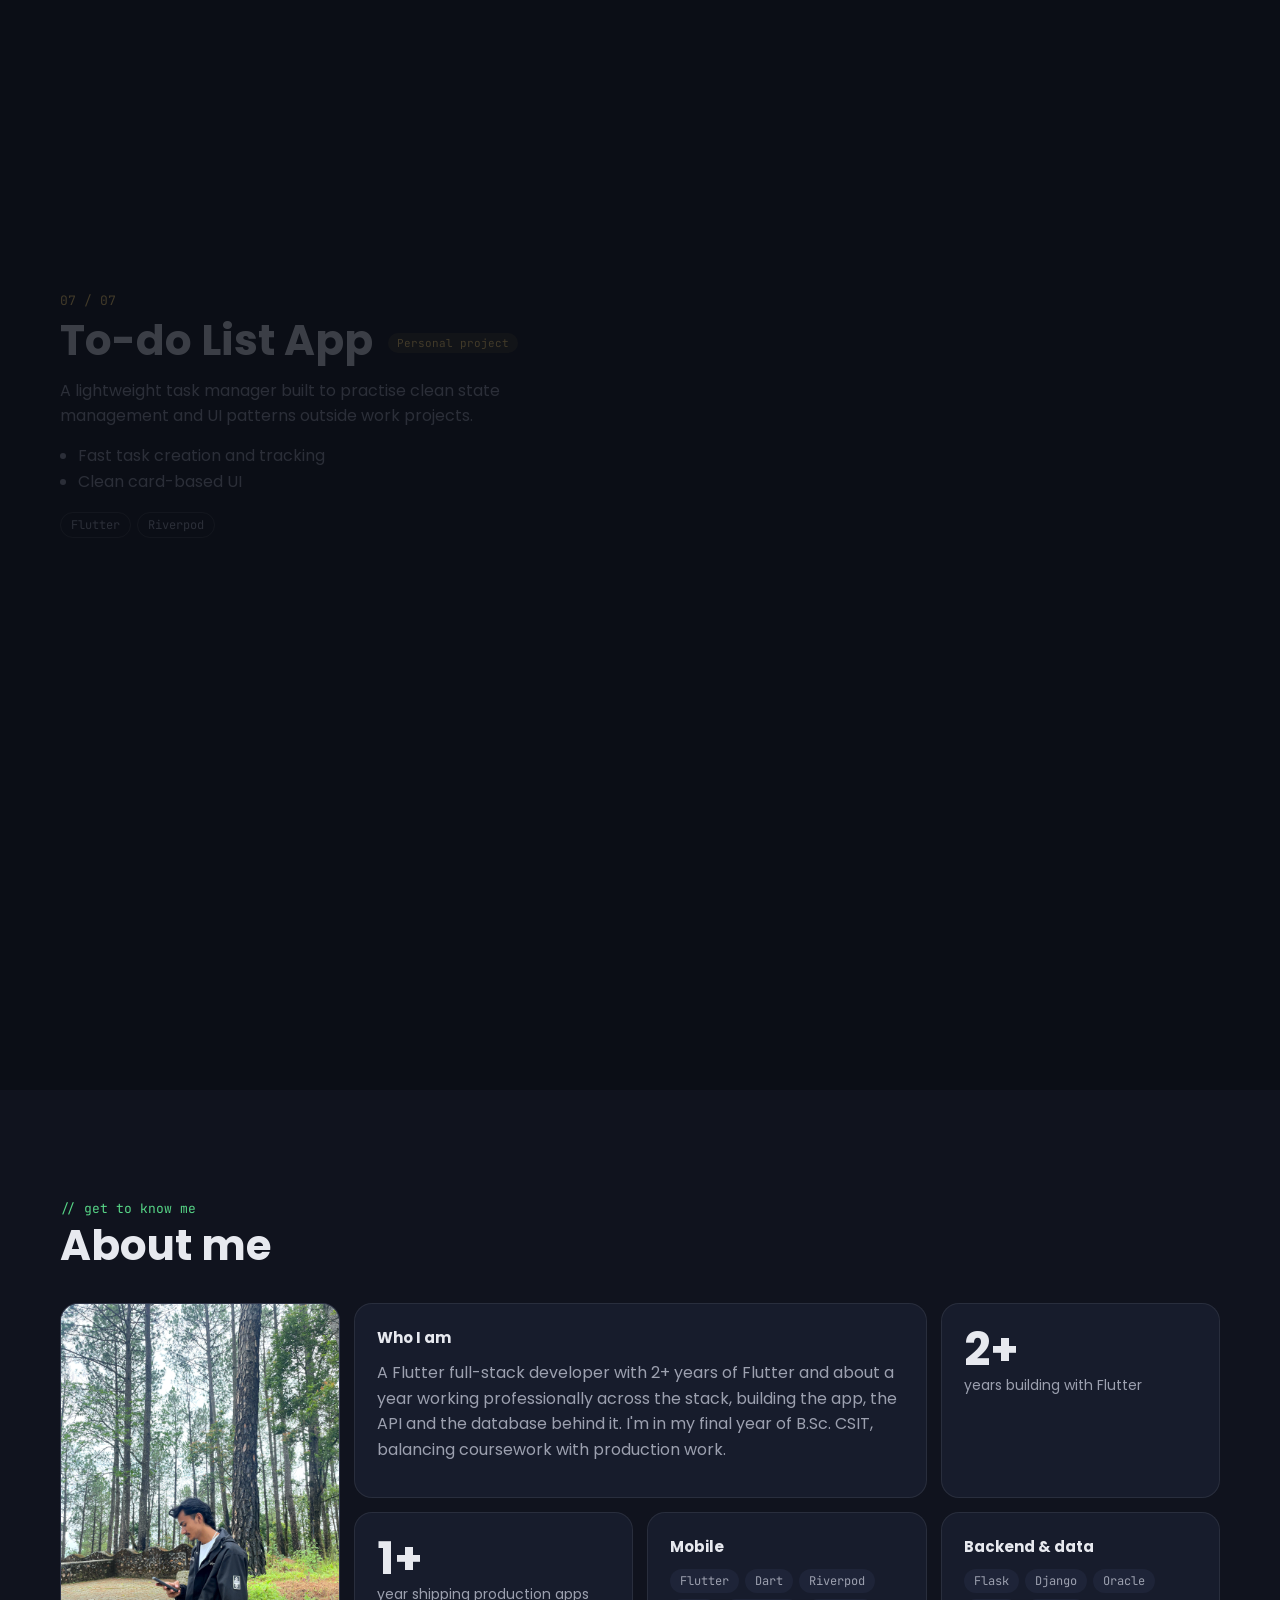
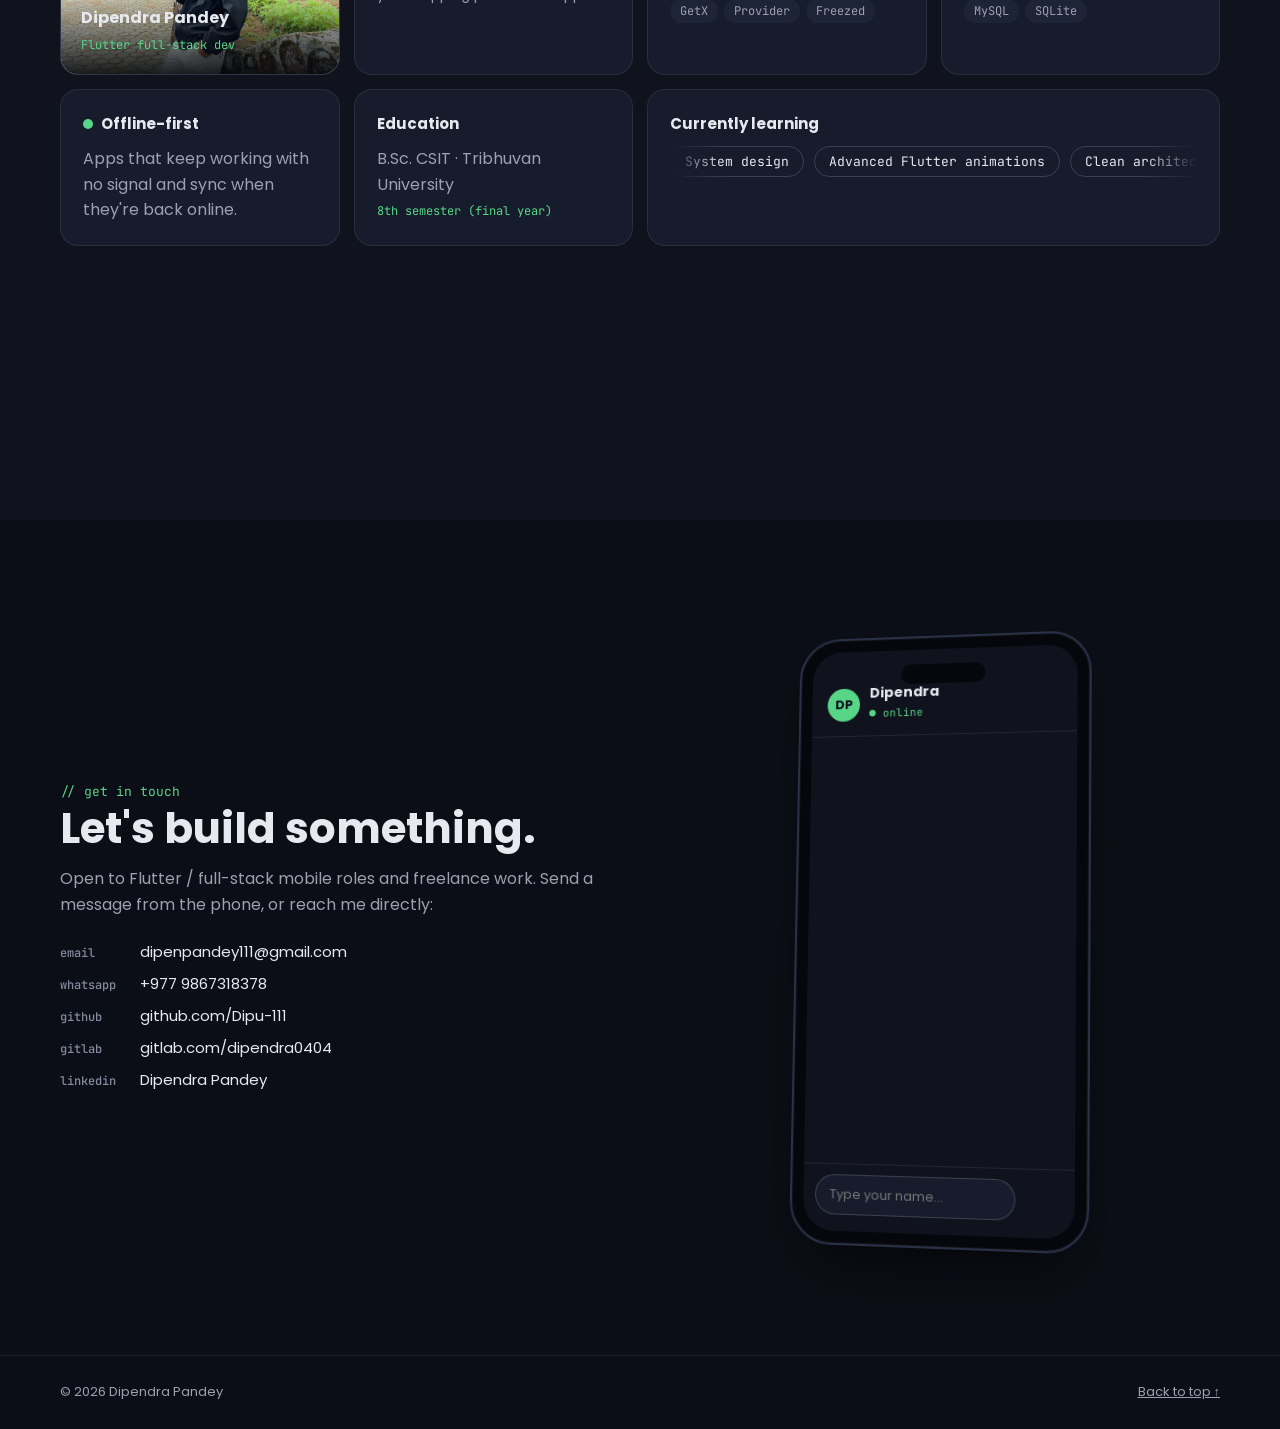
==== commit 13d499db: "update the portfolio with new changes" ====
--- a/index.html
+++ b/index.html
@@ -1,710 +1,1381 @@
-<!DOCTYPE html>
-<html lang="en">
-
-<head>
-  <meta charset="UTF-8" />
-  <meta name="viewport" content="width=device-width, initial-scale=1.0" />
-  <title>Dipendra Pandey | Flutter Full-Stack Developer</title>
-  <meta name="description" content="Dipendra Pandey — Flutter Full-Stack Developer building offline-first mobile apps with Flask and Oracle/MySQL." />
-
-<!-- Open Graph / social preview -->
-<meta property="og:title" content="Dipendra Pandey | Flutter Full-Stack Developer" />
-<meta property="og:description" content="Flutter + Flask + Oracle developer. 2+ years Flutter, 1+ year professional full-stack experience." />
-<meta property="og:type" content="website" />
-<meta property="og:image" content="https://www.dipendra-pandey.com.np/preview.png" />
-<meta property="og:url" content="https://www.dipendra-pandey.com.np" />
-
-<meta name="twitter:card" content="summary_large_image" />
-<meta name="twitter:title" content="Dipendra Pandey | Flutter Full-Stack Developer" />
-<meta name="twitter:description" content="Flutter + Flask + Oracle developer building offline-first mobile apps." />
-<meta name="twitter:image" content="https://www.dipendra-pandey.com.np/preview.png" />
-
-<link rel="icon" type="image/png" href="favicon.png" />
-  <link rel="stylesheet" href="Portfolio.css" />
-  <link rel="preconnect" href="https://fonts.googleapis.com">
-  <link rel="preconnect" href="https://fonts.gstatic.com" crossorigin>
-  <link href="https://fonts.googleapis.com/css2?family=Poppins:wght@300;400;500;600;700;900&family=JetBrains+Mono:wght@400;500&display=swap" rel="stylesheet">
-</head>
-
-<body>
-
-  <!-- Navigation -->
-  <header class="navbar" id="navbar">
-    <div class="container nav-container">
-      <div class="brand">DP</div>
-      <nav class="nav-links" id="navLinks">
-        <a href="#about">About</a>
-        <a href="#skills">Skills</a>
-        <a href="#projects">Projects</a>
-        <!-- <a href="#activity">Activity</a> -->
-        <!-- <a href="#achievements">Achievements</a> -->
-        <a href="#contact">Contact</a>
-      </nav>
-      <div class="menu-toggle" id="menuToggle">
-        <div></div>
-        <div></div>
-        <div></div>
-      </div>
-    </div>
-  </header>
-
-  <!-- Hero Section -->
-  <section class="hero">
-    <div class="container hero-container">
-      <div class="hero-text">
-        <div class="eyebrow">Flutter Full-Stack Developer · 1+ yr professional · 2+ yr Flutter</div>
-        <h1>Hi, I'm <span class="highlight">Dipendra Pandey</span></h1>
-        <p>I build mobile apps end-to-end — Flutter on the front, Flask APIs and Oracle/MySQL on the
-          back — with a focus on offline-first, real-world reliability.</p>
-        <div class="hero-buttons">
-          <a href="#contact" class="btn">Contact Me</a>
-          <a href="Dipendra_Pandey_CV.pdf" class="btn btn-secondary" download>Download CV</a>
-        </div>
-        <div class="hero-meta">
-          <div class="meta-item">
-            <span class="meta-num">2+</span>
-            <span class="meta-label">years Flutter</span>
-          </div>
-          <div class="meta-item">
-            <span class="meta-num">1+</span>
-            <span class="meta-label">yr professional</span>
-          </div>
-          <div class="meta-item">
-            <span class="meta-num">Full</span>
-            <span class="meta-label">stack: app to DB</span>
-          </div>
-        </div>
-      </div>
-
-      <div class="phone-col">
-        <div class="phone-stage" id="phoneStage">
-          <div class="phone-glow"></div>
-          <div class="orbit-icon oi-1">🎯</div>
-          <div class="orbit-icon oi-2">🐦</div>
-          <div class="orbit-icon oi-3">🐍</div>
-          <div class="orbit-icon oi-4">🗄️</div>
-          <div id="phone">
-            <div class="phone-back"></div>
-            <div class="phone-edge-l"></div>
-            <div class="phone-edge-r"></div>
-            <div class="phone-face">
-              <div class="notch-bar"></div>
-
-              <!-- Screen 0: Dashboard -->
-              <div class="screen active" data-screen="0">
-                <div class="ph-profile">
-                  <div class="ph-avatar">DP</div>
-                  <div>
-                    <div class="ph-name">Dipendra Pandey</div>
-                    <div class="ph-role">Flutter Full-Stack Dev</div>
-                  </div>
-                </div>
-                <div class="ph-stat-grid">
-                  <div class="ph-stat"><span>2+</span>yr Flutter</div>
-                  <div class="ph-stat"><span>1+</span>yr pro</div>
-                  <div class="ph-stat"><span>2</span>projects</div>
-                  <div class="ph-stat"><span>Full</span>stack</div>
-                </div>
-                <div class="ph-label">core stack</div>
-                <div class="ph-chip-row">
-                  <span>Riverpod</span><span>Flask</span><span>Oracle</span><span>GitHub</span>
-                </div>
-                <div class="ph-cta">View full profile →</div>
-              </div>
-
-              <!-- Screen 1: Digital Khata app -->
-              <div class="screen" data-screen="1">
-                <div class="ph-app-header">
-                  <span>Digital Khata</span>
-                  <span class="ph-badge">offline</span>
-                </div>
-                <div class="ph-balance-card">
-                  <div class="ph-balance-label">This month</div>
-                  <div class="ph-balance-num">— Rs —</div>
-                </div>
-                <div class="ph-tx-row"><span class="ph-dot green"></span>Shop expense <span class="ph-tx-amt">− —</span></div>
-                <div class="ph-tx-row"><span class="ph-dot amber"></span>Personal <span class="ph-tx-amt">− —</span></div>
-                <div class="ph-tx-row"><span class="ph-dot green"></span>Backup synced <span class="ph-tx-amt">✓</span></div>
-                <div class="ph-cta">Export to Excel ↧</div>
-              </div>
-
-              <!-- Screen 2: Coming soon -->
-              <div class="screen" data-screen="2">
-                <div class="ph-app-header">
-                  <span>Industry App</span>
-                  <span class="ph-badge amber">planning</span>
-                </div>
-                <div class="ph-coming">
-                  <div class="ph-coming-icon">🚧</div>
-                  <div class="ph-coming-text">Architecture &amp; planning stage — details coming soon.</div>
-                </div>
-              </div>
-
-            </div>
-          </div>
-        </div>
-        <div class="phone-tabs" id="phoneTabs">
-          <div class="phone-tab active" data-idx="0" title="Dashboard"></div>
-          <div class="phone-tab" data-idx="1" title="Digital Khata"></div>
-          <div class="phone-tab" data-idx="2" title="Industry App"></div>
-        </div>
-        <div class="drag-hint">&#8596; drag phone to rotate · tap dots to switch screens</div>
-      </div>
-    </div>
-  </section>
-
-  <!-- About -->
-  <section id="about" class="section">
-    <div class="container">
-      <div class="section-head">
-        <div>
-          <div class="section-eyebrow">get to know me</div>
-          <h2>About Me</h2>
-        </div>
-      </div>
-      <div class="about-grid">
-        <p class="about-text">
-          I'm a Flutter full-stack developer with over two years of Flutter experience and about a year
-          working professionally across the full stack — building the app, the API, and the database
-          behind it. I mainly reach for Riverpod for state management, but I'm equally comfortable
-          with GetX and Provider depending on the project. On the backend I build my own APIs with
-          Flask, backed by Oracle (my main database) and MySQL. I'm currently in my final year of
-          B.Sc. CSIT (8th semester) at Tribhuvan University, balancing coursework with real
-          professional projects.
-        </p>
-        <div class="timeline">
-          <div class="timeline-item">
-            <div class="timeline-dot"></div>
-            <div>
-              <div class="timeline-title">Flutter Full-Stack Developer</div>
-              <div class="timeline-sub">~1 year professional experience</div>
-              <p class="timeline-text">Building mobile apps end-to-end: Flutter front-end, Flask REST
-                APIs, and Oracle/MySQL data layers.</p>
-            </div>
-          </div>
-          <div class="timeline-item">
-            <div class="timeline-dot"></div>
-            <div>
-              <div class="timeline-title">B.Sc. CSIT</div>
-              <div class="timeline-sub">Tribhuvan University · 8th semester (final year)</div>
-              <p class="timeline-text">Coursework in data structures, databases, and software
-                engineering, alongside shipped Flutter projects.</p>
-            </div>
-          </div>
-        </div>
-      </div>
-
-      <div class="now-strip">
-        <div class="now-label">// currently learning</div>
-        <div class="chip-row">
-          <span class="chip">System design basics</span>
-          <span class="chip">Advanced Flutter animations</span>
-          <span class="chip">Clean architecture at scale</span>
-        </div>
-       
-      </div>
-    </div>
-  </section>
-
-  <!-- Skills -->
-  <section id="skills" class="section section-alt">
-    <div class="container">
-      <div class="section-head">
-        <div>
-          <div class="section-eyebrow">what I work with</div>
-          <h2>Skills</h2>
-        </div>
-        
-      </div>
-      <div class="skills-grid">
-        <div class="skill-card">
-          <h3>Mobile / Flutter</h3>
-          <div class="skill-row">
-            <span>Flutter &amp; Dart</span>
-            <div class="bar"><div class="bar-fill" style="width:85%"></div></div>
-          </div>
-          <div class="skill-row">
-            <span>Riverpod</span>
-            <div class="bar"><div class="bar-fill" style="width:80%"></div></div>
-          </div>
-          <div class="skill-row">
-            <span>GetX / Provider</span>
-            <div class="bar"><div class="bar-fill" style="width:70%"></div></div>
-          </div>
-        </div>
-        <div class="skill-card">
-          <h3>Backend &amp; data</h3>
-          <div class="skill-row">
-            <span>Flask (REST APIs)</span>
-            <div class="bar"><div class="bar-fill" style="width:65%"></div></div>
-          </div>
-          <div class="skill-row">
-            <span>Oracle</span>
-            <div class="bar"><div class="bar-fill" style="width:65%"></div></div>
-          </div>
-          <div class="skill-row">
-            <span>MySQL</span>
-            <div class="bar"><div class="bar-fill" style="width:55%"></div></div>
-          </div>
-        </div>
-        <div class="skill-card">
-          <h3>Tools &amp; workflow</h3>
-          <div class="chip-row">
-            <span class="chip">GitHub</span>
-            <span class="chip">GitLab</span>
-            <span class="chip">GitHub Actions</span>
-            <span class="chip">Google APIs</span>
-            <span class="chip">Offline-first design</span>
-          </div>
-        </div>
-      </div>
-    </div>
-  </section>
-
-  <!--
-  <!-- Projects -->
-<section id="projects" class="section">
-  <div class="container">
-    <div class="section-head">
-      <div>
-        <div class="section-eyebrow">selected work</div>
-        <h2>Projects</h2>
-      </div>
-      <p class="section-note">Enterprise work built with a team, plus personal builds on the
-        side.</p>
-    </div>
-
-    <!-- Case 01: SFA -->
-    <div class="case open" data-case="0">
-      <div class="case-head" onclick="toggleCase(this)">
-        <div class="case-index">01</div>
-        <div class="case-title-group">
-          <div class="case-title">SFA — Sales Force Automation <span class="status-pill">In production</span></div>
-          <div class="case-tags">
-            <span class="tag">Flutter</span>
-            <span class="tag">Riverpod</span>
-            <span class="tag">Flask</span>
-            <span class="tag">Oracle</span>
-          </div>
-        </div>
-        <div class="case-chevron">&#9662;</div>
-      </div>
-      <div class="case-body">
-        <div class="case-body-inner">
-          <div>
-            <div class="case-col-label">What it does</div>
-            <p class="case-text">A field sales tool that helps sales reps manage daily customer
-              visits, plan routes/beats, and track performance against targets — all on mobile,
-              built for reps working out in the field.</p>
-            <div class="case-col-label">Stack</div>
-            <p class="case-text">Flutter with Riverpod state management, a Flask REST API, and
-              Oracle as the backend database.</p>
-          </div>
-          <div>
-            <div class="case-col-label">Key features</div>
-            <ul class="case-list">
-              <li>Customer visit tracking with location capture</li>
-              <li>Beat / route planning and management</li>
-              <li>Sales vs. collection performance reporting</li>
-              <li>Team-built module, part of the wider development team</li>
-            </ul>
-          </div>
-        </div>
-      </div>
-    </div>
-
-    <!-- Case 02: CRM -->
-    <div class="case" data-case="1">
-      <div class="case-head" onclick="toggleCase(this)">
-        <div class="case-index">02</div>
-        <div class="case-title-group">
-          <div class="case-title">CRM — Lead &amp; Customer Management <span class="status-pill">In production</span></div>
-          <div class="case-tags">
-            <span class="tag">Flutter</span>
-            <span class="tag">Riverpod</span>
-            <span class="tag">Freezed</span>
-            <span class="tag">Flask</span>
-            <span class="tag">Oracle</span>
-          </div>
-        </div>
-        <div class="case-chevron">&#9662;</div>
-      </div>
-      <div class="case-body">
-        <div class="case-body-inner">
-          <div>
-            <div class="case-col-label">What it does</div>
-            <p class="case-text">Manages the sales pipeline from lead capture through to close —
-              tracking each lead's stage, history, and related quotations, with dashboards
-              summarizing wins, losses, and pending deals.</p>
-            <div class="case-col-label">Stack</div>
-            <p class="case-text">Flutter with Freezed for type-safe, JSON-serializable models,
-              Riverpod for state, a Flask API, and Oracle for storage.</p>
-          </div>
-          <div>
-            <div class="case-col-label">Key features</div>
-            <ul class="case-list">
-              <li>Multi-stage lead pipeline with full timeline history</li>
-              <li>Quotation generation tied to leads</li>
-              <li>Win/loss dashboard and lead reporting</li>
-              <li>In-app notifications for lead updates</li>
-            </ul>
-          </div>
-        </div>
-      </div>
-    </div>
-
-    <!-- Case 03: HRM / ESS -->
-    <div class="case" data-case="2">
-      <div class="case-head" onclick="toggleCase(this)">
-        <div class="case-index">03</div>
-        <div class="case-title-group">
-          <div class="case-title">HRM / ESS — Employee Self-Service <span class="status-pill">In production</span></div>
-          <div class="case-tags">
-            <span class="tag">Flutter</span>
-            <span class="tag">Riverpod</span>
-            <span class="tag">Flask</span>
-            <span class="tag">Oracle</span>
-          </div>
-        </div>
-        <div class="case-chevron">&#9662;</div>
-      </div>
-      <div class="case-body">
-        <div class="case-body-inner">
-          <div>
-            <div class="case-col-label">What it does</div>
-            <p class="case-text">A mobile self-service portal for employees — profile management,
-              leave requests, company events, holidays, and policy documents, all in one app.</p>
-            <div class="case-col-label">Stack</div>
-            <p class="case-text">Flutter with Riverpod on the client, backed by a Flask API and
-              Oracle for company/HR data.</p>
-          </div>
-          <div>
-            <div class="case-col-label">Key features</div>
-            <ul class="case-list">
-              <li>Employee profile view &amp; edit</li>
-              <li>Leave request submission and tracking</li>
-              <li>Company events, holiday calendar, and policy docs</li>
-              <li>Daily shift/task notes</li>
-            </ul>
-          </div>
-        </div>
-      </div>
-    </div>
-
-    <!-- Case 04: ERP -->
-    <div class="case" data-case="3">
-      <div class="case-head" onclick="toggleCase(this)">
-        <div class="case-index">04</div>
-        <div class="case-title-group">
-          <div class="case-title">ERP — Core Enterprise Platform <span class="status-pill">In production</span></div>
-          <div class="case-tags">
-            <span class="tag">Flutter</span>
-            <span class="tag">Riverpod</span>
-            <span class="tag">Flask</span>
-            <span class="tag">Oracle</span>
-          </div>
-        </div>
-        <div class="case-chevron">&#9662;</div>
-      </div>
-      <div class="case-body">
-        <div class="case-body-inner">
-          <div>
-            <div class="case-col-label">What it does</div>
-            <p class="case-text">The core enterprise system that SFA, CRM, and HRM/ESS plug into —
-              handling company setup, master data, and shared services that power the other
-              modules.</p>
-            <div class="case-col-label">Stack</div>
-            <p class="case-text">Flutter mobile client, Flask REST API backend, Oracle as the
-              primary database.</p>
-          </div>
-          <div>
-            <div class="case-col-label">Key features</div>
-            <ul class="case-list">
-              <li>Company &amp; branch setup management</li>
-              <li>Shared master data used across modules</li>
-              <li>Document management and templates</li>
-              <li>Built and maintained as part of the core dev team</li>
-            </ul>
-          </div>
-        </div>
-      </div>
-    </div>
-
-  <!-- Case 05: HouseHunt -->
-<div class="case" data-case="5">
-  <div class="case-head" onclick="toggleCase(this)">
-    <div class="case-index">05</div>
-    <div class="case-title-group">
-      <div class="case-title">HouseHunt — Property Search App <span class="status-pill">In progress</span></div>
-      <div class="case-tags">
-        <span class="tag">Flutter</span>
-        <span class="tag">Riverpod</span>
-        <span class="tag">Django</span>
-        <span class="tag">SQLite</span>
-      </div>
-    </div>
-    <div class="case-chevron">&#9662;</div>
-  </div>
-  <div class="case-body">
-    <div class="case-body-inner">
-      <div>
-        <div class="case-col-label">What it does</div>
-        <p class="case-text">A property listing and search app for browsing available houses,
-          filtering by location and criteria, and viewing detailed listing information — built as
-          a personal project outside of work.</p>
-        <div class="case-col-label">Stack</div>
-        <p class="case-text">Flutter with Riverpod on the client, a Django REST API backend, and
-          SQLite for data storage.</p>
-      </div>
-      <div>
-        <div class="case-col-label">Highlights</div>
-        <ul class="case-list">
-          <li>Property listing browse and search</li>
-          <li>Filter by location and property criteria</li>
-          <li>Currently in active development</li>
-        </ul>
-      </div>
-    </div>
-  </div>
-</div>
-
-    <!-- Case 05: Digital Khata -->
-    <div class="case" data-case="6">
-      <div class="case-head" onclick="toggleCase(this)">
-        <div class="case-index">06</div>
-        <div class="case-title-group">
-          <div class="case-title">Digital Khata — Expense Tracker</div>
-          <div class="case-tags">
-            <span class="tag">Flutter</span>
-            <span class="tag">Riverpod</span>
-            <span class="tag">Flask</span>
-            <span class="tag">Oracle</span>
-            <span class="tag">Google APIs</span>
-          </div>
-        </div>
-        <div class="case-chevron">&#9662;</div>
-      </div>
-      <div class="case-body">
-        <div class="case-body-inner">
-          <div>
-            <div class="case-col-label">What it does</div>
-            <p class="case-text">A personal- and shop-level expense tracker that works offline
-              first, then syncs when connectivity returns. Supports exporting records to Excel and
-              backing up / restoring data, with Google API integration for supporting features.</p>
-            <div class="case-col-label">Stack</div>
-            <p class="case-text">Flutter + Riverpod on the client, a Flask API on the backend, and
-              Oracle for data storage. Version-controlled on GitHub.</p>
-          </div>
-          <div>
-            <div class="case-col-label">Highlights</div>
-            <ul class="case-list">
-              <li>Offline-first architecture with background sync</li>
-              <li>Excel export for record-keeping outside the app</li>
-              <li>Backup &amp; reload flow to prevent data loss</li>
-              <li>Google API integration for supporting features</li>
-            </ul>
-          </div>
-        </div>
-        <div class="arch-diagram-wrap">
-          <div class="case-col-label" style="padding: 0 24px;">How it's wired together</div>
-          <svg viewBox="0 0 720 140" class="arch-diagram" xmlns="http://www.w3.org/2000/svg">
-            <defs>
-              <marker id="arrow" markerWidth="8" markerHeight="8" refX="6" refY="3" orient="auto">
-                <path d="M0,0 L6,3 L0,6 Z" fill="var(--text-faint)"></path>
-              </marker>
-            </defs>
-            <rect x="10" y="40" width="130" height="60" rx="10" fill="var(--bg-card-2)" stroke="var(--green)" stroke-width="1.5"></rect>
-            <text x="75" y="66" text-anchor="middle" fill="var(--text)" font-size="12" font-family="Poppins, sans-serif" font-weight="600">Flutter</text>
-            <text x="75" y="82" text-anchor="middle" fill="var(--text-faint)" font-size="9.5" font-family="'JetBrains Mono', monospace">Riverpod UI</text>
-            <rect x="195" y="10" width="130" height="55" rx="10" fill="var(--bg-card-2)" stroke="var(--line-strong)" stroke-width="1.5"></rect>
-            <text x="260" y="34" text-anchor="middle" fill="var(--text)" font-size="12" font-family="Poppins, sans-serif" font-weight="600">Local DB</text>
-            <text x="260" y="50" text-anchor="middle" fill="var(--text-faint)" font-size="9.5" font-family="'JetBrains Mono', monospace">offline cache</text>
-            <rect x="195" y="80" width="130" height="55" rx="10" fill="var(--bg-card-2)" stroke="var(--amber)" stroke-width="1.5"></rect>
-            <text x="260" y="104" text-anchor="middle" fill="var(--text)" font-size="12" font-family="Poppins, sans-serif" font-weight="600">Sync Engine</text>
-            <text x="260" y="120" text-anchor="middle" fill="var(--text-faint)" font-size="9.5" font-family="'JetBrains Mono', monospace">background job</text>
-            <rect x="380" y="40" width="130" height="60" rx="10" fill="var(--bg-card-2)" stroke="var(--green)" stroke-width="1.5"></rect>
-            <text x="445" y="66" text-anchor="middle" fill="var(--text)" font-size="12" font-family="Poppins, sans-serif" font-weight="600">Flask API</text>
-            <text x="445" y="82" text-anchor="middle" fill="var(--text-faint)" font-size="9.5" font-family="'JetBrains Mono', monospace">REST endpoints</text>
-            <rect x="565" y="40" width="130" height="60" rx="10" fill="var(--bg-card-2)" stroke="var(--line-strong)" stroke-width="1.5"></rect>
-            <text x="630" y="66" text-anchor="middle" fill="var(--text)" font-size="12" font-family="Poppins, sans-serif" font-weight="600">Oracle DB</text>
-            <text x="630" y="82" text-anchor="middle" fill="var(--text-faint)" font-size="9.5" font-family="'JetBrains Mono', monospace">persistent store</text>
-            <line x1="140" y1="60" x2="192" y2="38" stroke="var(--text-faint)" stroke-width="1.3" marker-end="url(#arrow)"></line>
-            <line x1="140" y1="80" x2="192" y2="105" stroke="var(--text-faint)" stroke-width="1.3" marker-end="url(#arrow)"></line>
-            <line x1="325" y1="108" x2="378" y2="75" stroke="var(--text-faint)" stroke-width="1.3" marker-end="url(#arrow)"></line>
-            <line x1="510" y1="70" x2="562" y2="70" stroke="var(--text-faint)" stroke-width="1.3" marker-end="url(#arrow)"></line>
-          </svg>
-        </div>
-      </div>
-    </div>
-
-    <!-- Case 06: To-do App -->
-    <div class="case" data-case="7">
-      <div class="case-head" onclick="toggleCase(this)">
-        <div class="case-index">07</div>
-        <div class="case-title-group">
-          <div class="case-title">To-do List App <span class="status-pill">Personal project</span></div>
-          <div class="case-tags">
-            <span class="tag">Flutter</span>
-            <span class="tag">Riverpod</span>
-          </div>
-        </div>
-        <div class="case-chevron">&#9662;</div>
-      </div>
-      <div class="case-body">
-        <div class="case-body-inner">
-          <div>
-            <div class="case-col-label">What it does</div>
-            <p class="case-text">A lightweight personal task manager for organizing day-to-day
-              to-dos, built to practice clean state management and UI patterns outside of work
-              projects.</p>
-          </div>
-          <div>
-            <div class="case-col-label">Highlights</div>
-            <ul class="case-list">
-              <li>Simple, fast task creation and tracking</li>
-              <li>Clean card-based UI</li>
-            </ul>
-          </div>
-        </div>
-      </div>
-    </div>
-
-    <div class="github-repos" id="githubRepos">
-  <div class="case-col-label" style="padding: 0 0 14px;">Recent on GitHub</div>
-  <div class="repo-grid" id="repoGrid">
-    <!-- populated by JS -->
-  </div>
-  <a href="https://github.com/Dipu-111" target="_blank" rel="noopener noreferrer" class="btn btn-secondary" style="margin-top: 16px;">Visit full profile →</a>
-</div>
-
-  </div>
-</section>  <!--
-  <!-- Achievements -->
-  <!--
-  <section id="achievements" class="section section-alt">
-    <div class="container">
-      <div class="section-head">
-        <div>
-          <div class="section-eyebrow">along the way</div>
-          <h2>Achievements &amp; Certifications</h2>
-        </div>
-        <p class="section-note">Add your certificates, hackathon results, or coursework awards here.</p>
-      </div>
-      <div class="achievements-grid">
-        <div class="achievement-card">
-          <div class="achievement-icon">🎓</div>
-          <div>
-            <div class="achievement-title">Add a certification</div>
-            <div class="achievement-sub">Issuer · Year</div>
-          </div>
-        </div>
-        <div class="achievement-card">
-          <div class="achievement-icon">🏆</div>
-          <div>
-            <div class="achievement-title">Add a hackathon or contest</div>
-            <div class="achievement-sub">Event · Result</div>
-          </div>
-        </div>
-        <div class="achievement-card">
-          <div class="achievement-icon">📘</div>
-          <div>
-            <div class="achievement-title">Add a course</div>
-            <div class="achievement-sub">Platform · Year</div>
-          </div>
-        </div>
-      </div>
-    </div>
-  </section>
-  -->
-
-  <!-- Contact -->
-  <section id="contact" class="section">
-    <div class="container">
-      <div class="section-head">
-        <div>
-          <div class="section-eyebrow">get in touch</div>
-          <h2>Contact</h2>
-        </div>
-        <p class="section-note">Open to Flutter / full-stack mobile roles and freelance work.</p>
-      </div>
-
-      <div class="contact-grid">
-        <div class="contact-info">
-          <p><strong>Phone:</strong> 9867318378</p>
-          <p><strong>Email:</strong> dipenpandey111@email.com</p>
-          <p><strong>GitHub:</strong>
-            <a href="https://github.com/Dipu-111" target="_blank" rel="noopener noreferrer">github.com/Dipu-111</a>
-          </p>
-          <p><strong>GitLab:</strong>
-            <a href="https://gitlab.com/dipendra0404" target="_blank" rel="noopener noreferrer">gitlab.com/dipendra0404</a>
-          </p>
-
-          <div class="social-links">
-            <a href="https://www.linkedin.com/in/dipendra-pandey-3ba68b373" target="_blank" aria-label="LinkedIn"
-              rel="noopener noreferrer">
-              <svg role="img" viewBox="0 0 24 24" fill="#0A66C2" xmlns="http://www.w3.org/2000/svg" width="30"
-                height="30">
-                <title>LinkedIn</title>
-                <path
-                  d="M20.452 20.452h-3.554v-5.569c0-1.328-.025-3.036-1.849-3.036-1.851 0-2.134 1.446-2.134 2.941v5.664H9.357V9h3.414v1.561h.047c.476-.9 1.637-1.849 3.369-1.849 3.605 0 4.27 2.373 4.27 5.458v6.282zM5.337 7.433c-1.144 0-2.07-.927-2.07-2.07 0-1.144.926-2.07 2.07-2.07 1.144 0 2.07.926 2.07 2.07 0 1.143-.926 2.07-2.07 2.07zM6.93 20.452H3.744V9h3.186v11.452zM22.225 0H1.771C.792 0 0 .774 0 1.728v20.543C0 23.224.792 24 1.771 24h20.451C23.208 24 24 23.224 24 22.271V1.728C24 .774 23.208 0 22.225 0z" />
-              </svg>
-            </a>
-            <a href="https://www.facebook.com/share/198tDtkSfx/?mibextid=qi2Omg" target="_blank" aria-label="Facebook"
-              rel="noopener noreferrer">
-              <svg role="img" viewBox="0 0 24 24" fill="#1877F2" xmlns="http://www.w3.org/2000/svg" width="30"
-                height="30">
-                <title>Facebook</title>
-                <path
-                  d="M22.675 0H1.325C.593 0 0 .593 0 1.325v21.351C0 23.407.593 24 1.325 24h11.49v-9.294H9.691v-3.622h3.124V8.413c0-3.1 1.894-4.788 4.66-4.788 1.325 0 2.463.098 2.795.142v3.24l-1.918.001c-1.504 0-1.795.715-1.795 1.763v2.312h3.59l-.467 3.622h-3.123V24h6.116C23.407 24 24 23.407 24 22.675V1.325C24 .593 23.407 0 22.675 0z" />
-              </svg>
-            </a>
-            <a href="https://www.instagram.com/dip.en.dra?igsh=NGNhOGI2azQzdTY3" target="_blank"
-              aria-label="Instagram" rel="noopener noreferrer">
-              <svg role="img" viewBox="0 0 24 24" fill="#E4405F" xmlns="http://www.w3.org/2000/svg" width="30"
-                height="30">
-                <title>Instagram</title>
-                <path
-                  d="M7.75 2h8.5A5.75 5.75 0 0122 7.75v8.5A5.75 5.75 0 0116.25 22h-8.5A5.75 5.75 0 012 16.25v-8.5A5.75 5.75 0 017.75 2zm0 2A3.75 3.75 0 004 7.75v8.5A3.75 3.75 0 007.75 20h8.5a3.75 3.75 0 003.75-3.75v-8.5A3.75 3.75 0 0016.25 4h-8.5zm8.5 1.75a1.25 1.25 0 110 2.5 1.25 1.25 0 010-2.5zm-4.25 1.75a5.5 5.5 0 110 11 5.5 5.5 0 010-11zm0 2a3.5 3.5 0 100 7 3.5 3.5 0 000-7z" />
-              </svg>
-            </a>
-            <a href="https://wa.me/9779867318378" target="_blank" aria-label="WhatsApp" rel="noopener noreferrer">
-              <svg role="img" viewBox="0 0 24 24" fill="#25D366" xmlns="http://www.w3.org/2000/svg" width="30"
-                height="30">
-                <title>WhatsApp</title>
-                <path
-                  d="M20.52 3.48A11.77 11.77 0 0012 0C5.37 0 0 5.37 0 12c0 2.1.55 4.08 1.52 5.81L0 24l6.48-1.51A11.91 11.91 0 0012 24c6.63 0 12-5.37 12-12 0-3.2-1.24-6.2-3.48-8.52zM12 21.5c-1.78 0-3.5-.47-4.97-1.36l-.36-.22-3.83.89.85-3.75-.24-.38A9.42 9.42 0 012.5 12c0-5.24 4.26-9.5 9.5-9.5s9.5 4.26 9.5 9.5-4.26 9.5-9.5 9.5zm5.32-6.48c-.29-.15-1.7-.83-1.97-.92-.26-.1-.45-.15-.64.15-.19.29-.74.92-.91 1.11-.17.19-.34.21-.63.07a8.47 8.47 0 01-2.49-1.53 9.41 9.41 0 01-1.75-2.17c-.18-.31 0-.48.13-.63.13-.13.29-.33.44-.5a1.98 1.98 0 00.3-.51c.1-.19.05-.36-.02-.51-.07-.15-.63-1.53-.87-2.09-.23-.55-.46-.47-.64-.48l-.55-.01c-.19 0-.5.07-.76.36-.26.29-1 1-1 2.46 0 1.46 1.02 2.88 1.17 3.08.15.2 2.03 3.1 4.93 4.35.69.3 1.23.48 1.65.61.69.22 1.32.19 1.82.12.55-.08 1.7-.69 1.94-1.35.24-.66.24-1.22.17-1.35-.07-.13-.26-.2-.55-.36z" />
-              </svg>
-            </a>
-          </div>
-        </div>
-
-        <form class="contact-form" id="contactForm" action="https://formspree.io/f/xkodewpj" method="POST">
-          <label>
-            Name
-            <input type="text" name="name" required placeholder="Your name">
-          </label>
-          <label>
-            Email
-            <input type="email" name="_replyto" required placeholder="you@example.com">
-          </label>
-          <label>
-            Message
-            <textarea name="message" rows="4" required placeholder="What would you like to say?"></textarea>
-          </label>
-          <button type="submit" class="btn">Send Message</button>
-        </form>
-      </div>
-    </div>
-  </section>
-
-  <footer class="site-footer">
-    <div class="container footer-inner">
-      <span>© 2026 Dipendra Pandey</span>
-      <a href="#" id="backToTop">Back to top ↑</a>
-    </div>
-  </footer>
-
-  <script src="Portfolio.js"></script>
-</body>
-
-</html>
+<!DOCTYPE html>
+<html lang="en">
+<head>
+<meta charset="UTF-8" />
+<meta name="viewport" content="width=device-width, initial-scale=1.0" />
+<title>Dipendra Pandey | Flutter Full-Stack Developer</title>
+<meta name="description" content="Dipendra Pandey: Flutter full-stack developer building mobile apps end-to-end, from Flutter UI to Flask APIs and Oracle databases." />
+
+<!-- Open Graph / social preview -->
+<meta property="og:title" content="Dipendra Pandey | Flutter Full-Stack Developer" />
+<meta property="og:description" content="Flutter + Flask + Oracle developer. 2+ years Flutter, 1+ year professional full-stack experience." />
+<meta property="og:type" content="website" />
+<meta property="og:image" content="https://www.dipendra-pandey.com.np/preview.png" />
+<meta property="og:url" content="https://www.dipendra-pandey.com.np" />
+<meta name="twitter:card" content="summary_large_image" />
+<meta name="twitter:title" content="Dipendra Pandey | Flutter Full-Stack Developer" />
+<meta name="twitter:description" content="Flutter + Flask + Oracle developer building offline-first mobile apps." />
+<meta name="twitter:image" content="https://www.dipendra-pandey.com.np/preview.png" />
+<meta name="theme-color" content="#0b0e16" />
+<link rel="icon" href="data:image/svg+xml,%3Csvg xmlns='http://www.w3.org/2000/svg' viewBox='0 0 64 64'%3E%3Crect width='64' height='64' rx='14' fill='%230b0e16'/%3E%3Ctext x='32' y='42' text-anchor='middle' font-family='Arial,sans-serif' font-weight='700' font-size='28' fill='%2357d687'%3EDP%3C/text%3E%3C/svg%3E" />
+<link rel="preconnect" href="https://fonts.googleapis.com">
+<link rel="preconnect" href="https://fonts.gstatic.com" crossorigin>
+<link href="https://fonts.googleapis.com/css2?family=Poppins:wght@400;500;600;700&family=JetBrains+Mono:wght@400;500&display=swap" rel="stylesheet">
+<style>
+  * { margin: 0; padding: 0; box-sizing: border-box; }
+  :root {
+    --bg: #0b0e16; --bg-alt: #10131e; --bg-card: #171c2c; --bg-card-2: #1e2438;
+    --text: #e7e9ef; --text-dim: #9ca0af; --text-faint: #868ca0;
+    --green: #57d687; --amber: #f2b84b;
+    --line: rgba(255,255,255,.08); --line-strong: rgba(255,255,255,.16);
+    --mono: 'JetBrains Mono', monospace;
+    --accent: var(--green);
+    --pw: 250px;
+  }
+  html { scroll-behavior: smooth; }
+  body { font-family: 'Poppins', sans-serif; background: var(--bg); color: var(--text-dim); line-height: 1.6; overflow-x: hidden; }
+  a { color: inherit; }
+  .container { max-width: 1200px; margin: 0 auto; padding: 0 20px; }
+  .eyebrow { font: 13px var(--mono); color: var(--accent); transition: color .5s; }
+
+  /* ---------- nav ---------- */
+  .nav { position: fixed; inset: 0 0 auto 0; z-index: 40; background: rgba(11,14,22,.78); backdrop-filter: blur(10px); border-bottom: 1px solid var(--line); }
+  .nav-inner { display: flex; align-items: center; gap: 24px; height: 60px; }
+  .brand { font-weight: 700; color: var(--text); text-decoration: none; }
+  .nav-links { display: flex; gap: 22px; margin-left: auto; font-size: 14px; }
+  .nav-links a { text-decoration: none; color: var(--text-dim); }
+  .nav-links a:hover { color: var(--text); }
+  .sync { display: flex; align-items: center; gap: 8px; font: 12px var(--mono); color: var(--text-dim);
+    border: 1px solid var(--line-strong); border-radius: 99px; padding: 5px 12px 5px 8px; white-space: nowrap; }
+  .sync svg { width: 18px; height: 18px; transform: rotate(-90deg); }
+  .sync .track { stroke: var(--line-strong); }
+  .sync .prog { stroke: var(--green); stroke-dasharray: 44; stroke-dashoffset: 44; }
+  .sync.done { color: var(--green); border-color: var(--green); }
+
+  /* ---------- buttons ---------- */
+  .btn { display: inline-block; padding: 11px 22px; border-radius: 10px; font-weight: 600; font-size: 14px; text-decoration: none;
+    background: var(--green); color: #0c111d; border: 1px solid var(--green); }
+  .btn.ghost { background: none; color: var(--text); border-color: var(--line-strong); }
+
+  /* ============ STORY: sticky phone + scrolling steps ============ */
+  .story { display: grid; grid-template-columns: 1fr 1.1fr; }
+  .steps { padding-bottom: 20vh; }
+  .step { min-height: 110vh; display: flex; flex-direction: column; justify-content: center; padding: 80px 0;
+    opacity: .22; transition: opacity .5s; }
+  .step.on { opacity: 1; }
+  .step h1 { color: var(--text); font-size: clamp(34px, 5vw, 60px); line-height: 1.08; margin: 10px 0 16px; }
+  .step h1 .hl { color: var(--green); }
+  .step h2 { color: var(--text); font-size: clamp(26px, 3.4vw, 42px); line-height: 1.12; margin: 8px 0 14px; }
+  .step p { max-width: 470px; }
+  .step ul { margin: 14px 0 0 18px; max-width: 470px; }
+  .hero-btns { display: flex; gap: 12px; margin-top: 26px; flex-wrap: wrap; }
+  .stats { display: flex; gap: 34px; margin-top: 32px; }
+  .stats b { display: block; font-size: 26px; color: var(--text); line-height: 1.1; }
+  .stats span { font-size: 13px; }
+  .scroll-cue { font: 12px var(--mono); color: var(--text-faint); margin-top: 40px; }
+  .layer-list { list-style: none; margin-left: 0 !important; display: grid; gap: 10px; }
+  .layer-list li { display: flex; gap: 12px; align-items: baseline; }
+  .layer-list b { font: 500 12px var(--mono); color: var(--accent); min-width: 54px; }
+  .tags { display: flex; flex-wrap: wrap; gap: 6px; margin-top: 18px; }
+  .tag { font: 12px var(--mono); padding: 4px 10px; border-radius: 99px; border: 1px solid var(--line-strong); color: var(--text-dim); }
+  .status { font: 11px var(--mono); padding: 3px 9px; border-radius: 99px; vertical-align: middle; margin-left: 6px;
+    color: var(--accent); background: color-mix(in srgb, var(--accent) 14%, transparent); }
+  .team-note { font: 12px var(--mono); color: var(--text-faint); margin-top: 14px; }
+
+  .stage { position: sticky; top: 0; height: 100vh; perspective: 1700px; overflow: visible; }
+  .glow { position: absolute; left: 50%; top: 50%; width: 460px; height: 460px; margin: -230px 0 0 -230px; border-radius: 50%;
+    background: var(--accent); opacity: .14; filter: blur(90px); transition: background-color .6s; pointer-events: none; }
+  .tilt { position: absolute; left: 50%; top: 50%; transform-style: preserve-3d; will-change: transform; }
+  .stack { position: absolute; width: var(--pw); height: calc(var(--pw) * 2.05); margin: calc(var(--pw) * -1.025) 0 0 calc(var(--pw) * -.5);
+    transform-style: preserve-3d; will-change: transform; }
+
+  /* the four layers */
+  .layer { position: absolute; inset: 0; border-radius: calc(var(--pw) * .14); transform-style: preserve-3d; will-change: transform; }
+  .pane { position: absolute; inset: 0; border-radius: inherit; overflow: hidden; padding: 14% 9%;
+    background: rgba(23,28,44,.88); border: 1.5px solid color-mix(in srgb, var(--accent) 55%, transparent);
+    font: calc(var(--pw) * .042) var(--mono); color: var(--text-dim); }
+  .pane-title { font-size: .85em; color: var(--accent); margin-bottom: 1em; letter-spacing: .08em; text-transform: uppercase; }
+  .l-db .pane { border-color: color-mix(in srgb, var(--amber) 60%, transparent); }
+  .l-db .pane-title { color: var(--amber); }
+  .db-row { display: grid; grid-template-columns: 2.4em 1fr 3.6em; gap: .5em; padding: .45em 0; border-bottom: 1px solid var(--line); font-size: .9em; }
+  .db-row.head { color: var(--amber); }
+  .api-line { display: flex; justify-content: space-between; padding: .55em 0; border-bottom: 1px solid var(--line); font-size: .9em; }
+  .api-line i { font-style: normal; color: var(--green); }
+  .wire { position: relative; height: 2px; background: var(--line-strong); margin: 1.4em 0; overflow: hidden; }
+  .pkt { position: absolute; top: -2px; left: -10%; width: 6px; height: 6px; border-radius: 50%; background: var(--accent);
+    animation: pkt 2.4s linear infinite; }
+  .pkt:nth-child(2) { animation-delay: .8s; } .pkt:nth-child(3) { animation-delay: 1.6s; }
+  @keyframes pkt { to { transform: translateX(calc(var(--pw) * .9)); } }
+  .state-svg { width: 100%; height: auto; }
+
+  /* layer labels: a flat overlay above the 3D stack, pinned each frame to the projected edge of their layer */
+  .lbls { position: absolute; inset: 0; pointer-events: none; z-index: 3; }
+  .lbl { position: absolute; left: 50%; top: 50%; white-space: nowrap; opacity: 0;
+    display: flex; flex-direction: column; padding: 6px 12px; border-left: 2px solid var(--accent);
+    background: rgba(11,14,22,.85); border-radius: 0 8px 8px 0; will-change: transform, opacity; }
+  .lbl::before { content: ''; position: absolute; right: 100%; top: 50%; width: 34px; height: 1px; background: var(--accent); opacity: .7; }
+  .lbl::after { content: ''; position: absolute; right: calc(100% + 31px); top: calc(50% - 3px); width: 7px; height: 7px; border-radius: 50%; background: var(--accent); }
+  .lbl.db { border-color: var(--amber); }
+  .lbl.db::before, .lbl.db::after { background: var(--amber); }
+  .lbl b { font: 500 11px var(--mono); color: var(--accent); letter-spacing: .1em; text-transform: uppercase; }
+  .lbl.db b { color: var(--amber); }
+  .lbl span { color: var(--text); font-weight: 600; font-size: 14px; }
+
+  /* phone (top layer) */
+  .phone-face { position: absolute; inset: 0; border-radius: inherit; background: #05070c; border: 2px solid #2a3148;
+    padding: calc(var(--pw) * .04); box-shadow: 0 30px 60px -20px rgba(0,0,0,.7), inset 0 0 0 1px rgba(255,255,255,.05); }
+  .screen { position: relative; height: 100%; border-radius: calc(var(--pw) * .1); overflow: hidden; background: var(--bg-alt);
+    font-size: calc(var(--pw) * .046); color: var(--text); }
+  .notch { position: absolute; top: 2.5%; left: 50%; width: 32%; height: 3.4%; transform: translateX(-50%); background: #05070c; border-radius: 99px; z-index: 3; }
+  .glare { position: absolute; inset: 0; z-index: 4; pointer-events: none; border-radius: inherit;
+    background: linear-gradient(115deg, transparent 35%, rgba(255,255,255,.07) 45%, transparent 55%); background-size: 250% 100%; }
+  .screen-inner { position: absolute; inset: 0; padding: 15% 7% 7%; display: flex; flex-direction: column; gap: .7em; transition: opacity .25s; }
+  .screen-inner.swap { opacity: 0; }
+
+  /* lock screen */
+  .lock { align-items: center; text-align: center; padding-top: 24%; }
+  .lock-time { font-size: 3.2em; font-weight: 300; line-height: 1; letter-spacing: -.02em; }
+  .lock-date { font-size: .8em; color: var(--text-dim); }
+  .lock-name { margin-top: 2.2em; font-weight: 700; font-size: 1.25em; min-height: 1.4em; }
+  .caret { display: inline-block; width: 2px; height: 1em; background: var(--green); vertical-align: -.12em; margin-left: 2px; animation: blink 1s steps(1) infinite; }
+  @keyframes blink { 50% { opacity: 0; } }
+  .lock-role { font: .75em var(--mono); color: var(--green); }
+  .lock-hint { margin-top: auto; font: .7em var(--mono); color: var(--text-faint); }
+
+  /* mini app UI pieces */
+  .app-h { display: flex; justify-content: space-between; align-items: center; font-weight: 600; }
+  .badge { font: .72em var(--mono); padding: .15em .6em; border-radius: 99px; background: color-mix(in srgb, var(--accent) 18%, transparent); color: var(--accent); }
+  .card { background: var(--bg-card); border: 1px solid var(--line); border-radius: .8em; padding: .7em .8em; }
+  .muted { color: var(--text-faint); font-size: .78em; }
+  .big { font-size: 1.35em; font-weight: 700; }
+  .row { display: flex; align-items: center; gap: .5em; font-size: .85em; padding: .35em 0; border-bottom: 1px solid var(--line); }
+  .row:last-child { border-bottom: 0; }
+  .row .r { margin-left: auto; font-family: var(--mono); font-size: .9em; color: var(--text-dim); }
+  .dot { width: .55em; height: .55em; border-radius: 50%; background: var(--accent); flex: none; }
+  .dot.a { background: var(--amber); } .dot.f { background: var(--text-faint); }
+  .bar { height: .45em; background: var(--bg-card-2); border-radius: 99px; overflow: hidden; margin-top: .4em; }
+  .bar i { display: block; height: 100%; background: var(--accent); border-radius: 99px; }
+  .cta { margin-top: auto; text-align: center; font-weight: 600; font-size: .85em; padding: .7em; border-radius: .8em;
+    background: color-mix(in srgb, var(--accent) 22%, transparent); color: var(--accent); }
+  .grid2 { display: grid; grid-template-columns: 1fr 1fr; gap: .5em; }
+  .tile { background: var(--bg-card); border: 1px solid var(--line); border-radius: .7em; padding: .7em; font-size: .78em; }
+  .tile b { display: block; font-size: 1.4em; color: var(--accent); }
+  .route { height: 6em; border-radius: .8em; position: relative; overflow: hidden;
+    background: linear-gradient(var(--line) 1px, transparent 1px) 0 0/1.2em 1.2em, linear-gradient(90deg, var(--line) 1px, transparent 1px) 0 0/1.2em 1.2em, var(--bg-card); }
+  .route svg { position: absolute; inset: 0; width: 100%; height: 100%; }
+  .stages { display: flex; gap: .35em; }
+  .stages span { flex: 1; text-align: center; font-size: .7em; padding: .4em 0; border-radius: .5em; background: var(--bg-card); border: 1px solid var(--line); }
+  .stages span b { display: block; font-size: 1.4em; color: var(--text); }
+  .stages span.on { border-color: var(--accent); color: var(--accent); }
+  .ring { width: 4.2em; aspect-ratio: 1; border-radius: 50%; display: grid; place-items: center; font-weight: 700;
+    background: radial-gradient(closest-side, var(--bg-card) 72%, transparent 73%), conic-gradient(var(--accent) var(--p), var(--bg-card-2) 0); }
+  .search { background: var(--bg-card); border: 1px solid var(--line); border-radius: 99px; padding: .5em .9em; font-size: .8em; color: var(--text-faint); }
+  .house { border-radius: .8em; overflow: hidden; background: var(--bg-card); border: 1px solid var(--line); }
+  .house .img { height: 5em; background: linear-gradient(135deg, color-mix(in srgb, var(--accent) 55%, #1e2438), #1e2438); }
+  .house .meta { padding: .5em .7em; font-size: .8em; display: flex; justify-content: space-between; }
+  .chk { width: 1em; height: 1em; border-radius: .3em; border: 1.5px solid var(--line-strong); flex: none; display: grid; place-items: center; font-size: .7em; }
+  .chk.on { background: var(--accent); border-color: var(--accent); color: #0c111d; }
+  .done { text-decoration: line-through; color: var(--text-faint); }
+
+  /* ---------- real app screens, rebuilt from the Flutter code (light theme like the apps) ---------- */
+  .app { position: absolute; inset: 0; display: flex; flex-direction: column; background: #F5F7FB; color: #1D2838; overflow: hidden; }
+  .app svg.i { width: 1.3em; height: 1.3em; fill: currentColor; flex: none; }
+  :where(.app) button { font: inherit; }
+  .sbar { height: 4.4em; flex: none; display: flex; align-items: flex-end; justify-content: space-between; padding: 0 10% .25em; font-size: .7em; font-weight: 600; }
+  .abar { flex: none; display: flex; align-items: center; gap: .6em; padding: .45em .9em; font-weight: 600; font-size: .95em; }
+  .abar .sp, .sp { flex: 1; }
+  .abody { flex: 1; min-height: 0; overflow: hidden; padding: .2em .75em .5em; display: flex; flex-direction: column; gap: .5em; }
+  .bnav { flex: none; display: flex; justify-content: space-around; padding: .4em 0 .8em; font-size: .62em; margin-top: auto; }
+  .bnav button { display: flex; flex-direction: column; align-items: center; gap: .1em; background: none; border: 0; color: inherit; font-size: 1em; cursor: pointer; opacity: .55; }
+  .bnav button.on { opacity: 1; }
+  .bnav.dark { background: rgb(69,69,69); color: rgb(202,202,202); }
+  .bnav.white { background: #fff; color: #155CFB; border-top: 1px solid #E5E7EB; }
+  .tap { cursor: pointer; transition: transform .12s; }
+  .tap:active, .app button:active { transform: scale(.96); }
+  .scrim { position: absolute; inset: 0; background: rgba(0,0,0,.35); opacity: 0; pointer-events: none; transition: opacity .3s; z-index: 4; }
+  .scrim.open { opacity: 1; pointer-events: auto; }
+  .sheet { position: absolute; left: 0; right: 0; bottom: 0; background: #fff; border-radius: 1.2em 1.2em 0 0; padding: .9em .9em 1.4em; z-index: 5;
+    box-shadow: 0 -10px 30px rgba(0,0,0,.25); transform: translateY(105%); transition: transform .3s cubic-bezier(.2,.8,.2,1); color: #1D2838; font-size: .85em; }
+  .sheet.open { transform: none; }
+  .sheet h4 { font-size: 1em; margin-bottom: .6em; }
+  .sheet .close { display: block; margin: .8em auto 0; border: 0; background: #155DFC; color: #fff; border-radius: .6em; padding: .4em 1.4em; cursor: pointer; font-size: .9em; }
+  .toast-in { position: absolute; left: 8%; right: 8%; bottom: 13%; background: #323232; color: #fff; font-size: .7em; padding: .6em .8em; border-radius: .5em;
+    opacity: 0; transform: translateY(10px); transition: .25s; z-index: 6; pointer-events: none; }
+  .toast-in.show { opacity: 1; transform: none; }
+  .seg { display: flex; background: #fff; border: 1px solid #E5E7EB; border-radius: .6em; padding: .15em; font-size: .72em; flex: none; }
+  .seg button { flex: 1; border: 0; background: none; padding: .3em; border-radius: .45em; cursor: pointer; color: #64748B; font-weight: 500; }
+  .seg button.on { background: #155DFC; color: #fff; }
+  .tbl { background: #fff; border-radius: .7em; overflow: hidden; font-size: .64em; box-shadow: 0 2px 8px rgba(0,0,0,.06); flex: none; }
+  .tbl .tr { display: grid; grid-template-columns: 2fr 1fr 1fr 1fr; padding: .4em .6em; border-bottom: 1px solid #F1F5F9; }
+  .tbl.c3 .tr { grid-template-columns: 2fr 1fr 1fr; }
+  .tbl .th { background: #EFF6FF; font-weight: 600; color: #155DFC; }
+
+  /* SFA */
+  .attend { background: linear-gradient(135deg, #2196F3, #155DFC); color: #fff; border-radius: 1em; padding: .6em .75em; flex: none; }
+  .attend .t { display: flex; align-items: center; gap: .4em; font-weight: 600; font-size: .85em; }
+  .attend .t small { font-weight: 400; opacity: .85; font-size: .8em; }
+  .attend .cols { display: grid; grid-template-columns: 1fr 1fr; gap: .5em; margin-top: .4em; font-size: .7em; }
+  .attend .cols b { display: block; font-size: 1.35em; }
+  .attend .cols small { opacity: .8; }
+  .attend button { margin-top: .45em; width: 100%; border: 0; border-radius: .6em; padding: .4em; background: rgba(255,255,255,.22); color: #fff; font-weight: 600; font-size: .72em; cursor: pointer; }
+  .card-w { background: #FCFCFC; border-radius: 1em; padding: .6em .75em; box-shadow: 0 2px 8px rgba(0,0,0,.08); flex: none; }
+  .card-w .ct { display: flex; align-items: center; gap: .4em; font-weight: 600; font-size: .8em; }
+  .legend { display: flex; gap: .8em; font-size: .62em; color: #64748B; margin-top: .25em; }
+  .legend i { display: inline-block; width: .7em; height: .7em; border-radius: .2em; margin-right: .3em; vertical-align: -.05em; }
+  .bars { display: flex; align-items: flex-end; justify-content: space-around; height: 3.8em; margin-top: .35em; border-bottom: 1px solid #E2E8F0; }
+  .bars .g { display: flex; gap: .15em; align-items: flex-end; height: 100%; }
+  .bars span { width: .55em; border-radius: .2em .2em 0 0; transition: height .45s cubic-bezier(.2,.8,.2,1); }
+  .bar-lbl { display: flex; justify-content: space-around; font-size: .56em; color: #64748B; margin-top: .2em; }
+  .kpis { display: grid; grid-template-columns: 1fr 1fr; gap: .4em; flex: none; }
+  .kpi { background: linear-gradient(135deg, #2196F3, #155DFC); color: #fff; border-radius: .8em; padding: .45em .6em; font-size: .66em; }
+  .kpi b { display: block; font-size: 1.55em; line-height: 1.2; }
+  .kpi small { opacity: .85; }
+
+  /* CRM */
+  .crm .hdr { background: linear-gradient(#1565C0, #fff); padding-bottom: 4.6em; color: rgba(255,255,255,.75); flex: none; }
+  .crm .user { display: flex; align-items: center; gap: .4em; padding: .3em 1em 0; font-size: .72em; }
+  .crm .av { width: 1.9em; height: 1.9em; border-radius: 50%; background: #CFD8DC; color: #7e7e7e; display: grid; place-items: center; font-weight: 700; }
+  .crm .abar { font-weight: 400; }
+  .crm .range { font-size: .55em; color: rgba(34,34,34,.6); padding-left: 3.4em; }
+  .chip-d { font-size: .6em; background: rgba(255,255,255,.25); padding: .2em .5em; border-radius: 99px; }
+  .metrics { display: grid; grid-template-columns: 1fr 1fr; gap: .4em; margin: -4.4em .6em 0; position: relative; flex: none; }
+  .metric { border-radius: .6em; padding: .4em .55em; color: #fff; box-shadow: 0 2px 6px rgba(0,0,0,.15); cursor: pointer; border: 0; text-align: left;
+    outline: 2px solid transparent; outline-offset: 1px; transition: outline-color .2s, transform .12s; }
+  .metric.on { outline-color: #1D2838; }
+  .metric .n { font-size: 1.3em; font-weight: 600; line-height: 1.1; display: flex; justify-content: space-between; align-items: center; }
+  .metric .n svg { width: .85em; height: .85em; }
+  .metric small { font-size: .62em; color: #37474F; display: flex; justify-content: space-between; }
+  .metric .pb { height: .28em; background: #D1C4E9; border-radius: 99px; margin-top: .3em; overflow: hidden; }
+  .metric .pb i { display: block; height: 100%; }
+  .todo { margin: .6em .6em 0; height: 2.4em; border-radius: 99px; background: linear-gradient(90deg, #F4F4F6, #DBE0EF); flex: none;
+    box-shadow: 0 4px 8px rgba(33,150,243,.3); display: flex; align-items: center; justify-content: space-between; padding: 0 1em; }
+  .todo b { font-size: 1em; color: #1D2838; }
+  .todo span { font-size: .68em; color: #155DFC; font-weight: 500; }
+  .sec-t { font-size: .7em; color: #525252; font-weight: 600; display: flex; justify-content: space-between; padding: .55em .8em .15em; flex: none; }
+  .sec-t a { color: #2196F3; text-decoration: underline; font-weight: 400; }
+  .lead { display: flex; gap: .5em; align-items: center; background: #fff; margin: .3em .6em; padding: .45em .55em; border-radius: .7em; box-shadow: 0 1px 4px rgba(0,0,0,.08); font-size: .64em; flex: none; animation: pop .25s ease-out; }
+  .lead .la { width: 2.2em; height: 2.2em; border-radius: 50%; color: #fff; display: grid; place-items: center; font-weight: 700; flex: none; }
+  .lead .lt { flex: 1; min-width: 0; line-height: 1.35; }
+  .lead .lt b { display: block; font-size: 1.08em; white-space: nowrap; overflow: hidden; text-overflow: ellipsis; }
+  .lead .lt span { color: #9E9E9E; }
+  .pct { width: 2.7em; height: 2.7em; border-radius: 50%; flex: none; display: grid; place-items: center; font-size: .85em; font-weight: 600;
+    background: radial-gradient(closest-side, #fff 76%, transparent 78%), conic-gradient(#4CAF50 var(--p), #D1C4E9 0); }
+  .fab { position: absolute; right: .8em; bottom: 3.6em; background: #4CAF50; color: #fff; border: 0; border-radius: 1em; padding: .55em .85em; font-weight: 600; font-size: .72em;
+    display: flex; align-items: center; gap: .3em; box-shadow: 0 4px 10px rgba(0,0,0,.3); cursor: pointer; z-index: 3; }
+
+  /* ESS */
+  .ess .abar { justify-content: center; background: #fff; letter-spacing: .04em; }
+  .ess .seg { background: #F3F4F6; border: 0; border-radius: .8em; }
+  .ess .seg button.on { background: #fff; color: #0A0A0A; box-shadow: 0 1px 3px rgba(0,0,0,.12); }
+  .att { background: linear-gradient(135deg, #10B981, #059669); color: #fff; border-radius: 1em; padding: .6em .75em; flex: none; }
+  .att .t { display: flex; align-items: center; gap: .4em; font-weight: 600; font-size: .8em; }
+  .att .t small { font-weight: 400; opacity: .85; font-size: .85em; }
+  .att .clock { font-size: 1.6em; font-weight: 600; margin-top: .1em; line-height: 1.2; }
+  .att > small { opacity: .9; font-size: .64em; }
+  .att .btns { display: grid; grid-template-columns: 1fr 1fr; gap: .4em; margin-top: .45em; }
+  .att button { border: 0; border-radius: .6em; padding: .4em; background: #fff; color: #059669; font-weight: 600; font-size: .7em; cursor: pointer; }
+  .att button.ghost { background: rgba(255,255,255,.22); color: #fff; }
+  .att button:disabled { opacity: .45; cursor: default; }
+  .mini3 { display: grid; grid-template-columns: repeat(3, 1fr); gap: .35em; flex: none; }
+  .mini3 div { border-radius: .7em; padding: .35em .5em; font-size: .56em; color: #495565; }
+  .mini3 b { display: block; font-size: 1.6em; }
+  .chips8 { display: grid; grid-template-columns: repeat(4, 1fr); gap: .3em .2em; background: #fff; border-radius: .8em; padding: .45em .3em; box-shadow: 0 1px 4px rgba(0,0,0,.08); flex: none; }
+  .chips8 div { text-align: center; font-size: .5em; color: #495565; line-height: 1.15; white-space: pre-line; }
+  .chips8 i { display: grid; place-items: center; width: 2.3em; height: 2.3em; margin: 0 auto .2em; border-radius: 50%; color: #fff; font-style: normal; font-weight: 700; font-size: 1.2em; }
+  .qa-t { font-weight: 600; font-size: .75em; color: #0A0A0A; flex: none; }
+  .qa { display: grid; grid-template-columns: repeat(4, 1fr); gap: .35em; flex: none; }
+  .qa button { border: 0; border-radius: .9em; padding: .5em .15em; display: flex; flex-direction: column; align-items: center; gap: .25em; font-size: .5em;
+    line-height: 1.15; color: #0A0A0A; cursor: pointer; white-space: pre-line; }
+  .qa button svg.i { width: 2.2em; height: 2.2em; }
+  .act2 { display: grid; grid-template-columns: 1fr 1fr; gap: .5em; }
+  .act2 button { border: 0; border-radius: .9em; padding: .8em .4em; display: flex; flex-direction: column; align-items: center; gap: .3em; cursor: pointer; font-size: .85em; white-space: pre-line; }
+  .task { display: flex; gap: .5em; align-items: center; padding: .45em 0; border-bottom: 1px solid #EEE; cursor: pointer; }
+  .task i { width: 1.1em; height: 1.1em; border-radius: .3em; border: 1.5px solid #CBD5E1; display: grid; place-items: center; font-style: normal; font-size: .75em; flex: none; }
+  .task.done i { background: #155CFB; border-color: #155CFB; color: #fff; }
+  .task.done span { text-decoration: line-through; color: #94A3B8; }
+
+  /* PB Smart */
+  .pbs .top { background: #2196F3; color: #fff; flex: none; }
+  .pbs .mq { font-size: .62em; opacity: .9; padding: 0 1.3em .3em; }
+  .tabs { display: flex; overflow: hidden; font-size: .54em; padding: 0 .3em; }
+  .tabs button { flex: 1; display: flex; flex-direction: column; align-items: center; gap: .2em; padding: .5em .1em; border: 0; background: none; color: rgba(255,255,255,.8); cursor: pointer; border-radius: .5em .5em 0 0; }
+  .tabs button.on { background: #90CAF9; color: #fff; }
+  .tabs button svg.i { width: 1.7em; height: 1.7em; }
+  .pbs .abody { padding-top: .6em; }
+  .pt { font-size: .74em; font-weight: 600; color: #0D47A1; }
+  .gauges { display: flex; justify-content: space-around; margin-top: .3em; }
+  .gauge { text-align: center; font-size: .6em; color: #64748B; }
+  .gauge .g { width: 5em; height: 2.5em; border-radius: 5em 5em 0 0; margin: 0 auto .25em; position: relative; overflow: hidden;
+    background: conic-gradient(from 270deg at 50% 100%, var(--c) calc(var(--p) * .5), #E2E8F0 0 50%, transparent 0); }
+  .gauge .g::after { content: ''; position: absolute; left: 20%; right: 20%; bottom: 0; top: 40%; background: #FCFCFC; border-radius: 3em 3em 0 0; }
+  .gauge b { display: block; color: #1D2838; font-size: 1.25em; }
+  .qi { display: grid; grid-template-columns: 1fr 1fr; gap: .4em; flex: none; }
+  .qi button { background: #fff; border: 0; border-radius: .35em; box-shadow: 0 1px 4px rgba(0,0,0,.1); padding: .5em .55em; text-align: left; font-size: .62em; cursor: pointer; color: #1D2838; }
+  .qi button b { display: block; color: #1565C0; font-size: 1.05em; margin-bottom: .1em; }
+  .qi small { color: #64748B; }
+  .xt { border-radius: .5em; overflow: hidden; background: #fff; box-shadow: 0 1px 4px rgba(0,0,0,.1); font-size: .64em; flex: none; }
+  .xt .xh { background: rgba(50,120,200,.9); color: #fff; padding: .55em .7em; display: flex; justify-content: space-between; font-weight: 600; cursor: pointer; }
+  .xt .xb { max-height: 0; overflow: hidden; transition: max-height .35s ease; }
+  .xt.open .xb { max-height: 16em; }
+  .xt .r2 { display: flex; justify-content: space-between; padding: .38em .7em; border-bottom: 1px solid #F1F5F9; }
+  .xt .neg { color: #E57373; } .xt .pos { color: #66BB6A; }
+  .rlist button { display: block; width: 100%; text-align: left; background: none; border: 0; border-bottom: 1px solid #EEE; padding: .5em 0; font-size: .95em; cursor: pointer; color: #1D2838; }
+  .mchart { display: flex; align-items: flex-end; gap: .3em; height: 4.6em; margin-top: .4em; }
+  .mchart span { flex: 1; background: #2196F3; border-radius: .2em .2em 0 0; }
+  .mchart span:nth-child(even) { background: #90CAF9; }
+
+  .tap-hint { position: absolute; left: 0; right: 0; bottom: 6%; text-align: center; font: 12px var(--mono); color: var(--text-faint); pointer-events: none; opacity: 0; }
+
+  /* ERP satellites */
+  .sat { position: absolute; left: 50%; top: 50%; width: 92px; height: 150px; margin: -75px 0 0 -46px; border-radius: 18px;
+    background: #05070c; border: 1.5px solid var(--sat); padding: 8px; opacity: 0; will-change: transform, opacity; pointer-events: none; }
+  .sat div { height: 100%; border-radius: 12px; background: var(--bg-alt); display: flex; flex-direction: column; justify-content: center;
+    align-items: center; gap: 6px; font: 600 13px 'Poppins'; color: var(--text); }
+  .sat div::before { content: ''; width: 26px; height: 26px; border-radius: 8px; background: var(--sat); opacity: .85; }
+
+  /* ============ ABOUT: bento ============ */
+  .section { padding: 110px 0; }
+  .section-head { margin-bottom: 34px; }
+  .section-head h2 { color: var(--text); font-size: clamp(28px, 3.6vw, 42px); line-height: 1.1; margin-top: 6px; }
+  .bento { display: grid; grid-template-columns: repeat(4, 1fr); grid-auto-rows: minmax(150px, auto); gap: 14px; }
+  .b { background: var(--bg-card); border: 1px solid var(--line); border-radius: 18px; padding: 22px; position: relative; overflow: hidden;
+    opacity: 0; transform: translateY(24px) scale(.98); transition: opacity .6s, transform .6s cubic-bezier(.2,.7,.2,1); }
+  .b.in { opacity: 1; transform: none; }
+  .b h3 { color: var(--text); font-size: 15px; margin-bottom: 10px; }
+  .b-photo { grid-row: span 2; padding: 0; background: var(--bg-card-2); min-height: 320px; }
+  .b-photo img { width: 100%; height: 100%; object-fit: cover; display: block; }
+  .b-photo .cap { position: absolute; inset: auto 0 0 0; padding: 18px 20px; background: linear-gradient(transparent, rgba(5,7,12,.9)); }
+  .b-photo .cap b { color: var(--text); display: block; }
+  .b-photo .cap span { font: 12px var(--mono); color: var(--green); }
+  .b-wide { grid-column: span 2; }
+  .b-num { font-size: 46px; font-weight: 700; color: var(--text); line-height: 1; }
+  .b-num + span { font-size: 14px; }
+  .chips { display: flex; flex-wrap: wrap; gap: 6px; }
+  .chips span { font: 12px var(--mono); padding: 4px 10px; border-radius: 99px; background: var(--bg-card-2); color: var(--text-dim); }
+  .b-offline .pulse { width: 10px; height: 10px; border-radius: 50%; background: var(--green); display: inline-block; margin-right: 8px;
+    box-shadow: 0 0 0 0 rgba(87,214,135,.6); animation: pulse 2s infinite; }
+  @keyframes pulse { 70% { box-shadow: 0 0 0 10px rgba(87,214,135,0); } 100% { box-shadow: 0 0 0 0 rgba(87,214,135,0); } }
+  .ticker { overflow: hidden; mask-image: linear-gradient(90deg, transparent, #000 10%, #000 90%, transparent); }
+  .ticker-track { display: flex; gap: 10px; width: max-content; animation: tick 22s linear infinite; }
+  .ticker-track span { font: 13px var(--mono); padding: 6px 14px; border-radius: 99px; border: 1px solid var(--line-strong); color: var(--text); white-space: nowrap; }
+  @keyframes tick { to { transform: translateX(-50%); } }
+
+  /* ============ CONTACT: chat app ============ */
+  .contact-grid { display: grid; grid-template-columns: 1fr 1fr; gap: 40px; align-items: center; }
+  .contact-links { margin-top: 22px; display: grid; gap: 8px; font-size: 15px; }
+  .contact-links a { text-decoration: none; color: var(--text); }
+  .contact-links a:hover { color: var(--green); }
+  .contact-links b { font: 500 12px var(--mono); color: var(--text-faint); display: inline-block; width: 80px; }
+  .chat-phone { --pw: 300px; width: var(--pw); height: calc(var(--pw) * 2.05); margin: 0 auto; position: relative; border-radius: calc(var(--pw) * .14);
+    transform: perspective(1400px) rotateY(-10deg) rotateX(4deg); }
+  .chat { position: absolute; inset: 0; padding: 13% 0 0; display: flex; flex-direction: column; font-size: 14px; }
+  .chat-head { display: flex; align-items: center; gap: 10px; padding: 0 16px 12px; border-bottom: 1px solid var(--line); }
+  .chat-head .av { width: 34px; height: 34px; border-radius: 50%; background: var(--green); color: #0c111d; display: grid; place-items: center; font-weight: 700; font-size: 13px; }
+  .chat-head b { display: block; font-size: 14px; line-height: 1.2; }
+  .chat-head small { font: 11px var(--mono); color: var(--green); }
+  .msgs { flex: 1; overflow-y: auto; padding: 14px 14px 6px; display: flex; flex-direction: column; gap: 8px; scrollbar-width: none; }
+  .msg { max-width: 82%; padding: 8px 12px; border-radius: 16px; line-height: 1.4; font-size: 13px; animation: pop .25s ease-out; }
+  .msg.them { background: var(--bg-card-2); color: var(--text); border-bottom-left-radius: 4px; align-self: flex-start; }
+  .msg.me { background: var(--green); color: #0c111d; border-bottom-right-radius: 4px; align-self: flex-end; }
+  .msg-status { align-self: flex-end; font: 10px var(--mono); color: var(--text-faint); margin-top: -4px; }
+  .typing { display: flex; gap: 4px; }
+  .typing i { width: 6px; height: 6px; border-radius: 50%; background: var(--text-faint); animation: bounce 1s infinite; }
+  .typing i:nth-child(2) { animation-delay: .15s; } .typing i:nth-child(3) { animation-delay: .3s; }
+  @keyframes bounce { 50% { transform: translateY(-4px); } }
+  @keyframes pop { from { transform: scale(.9); opacity: 0; } }
+  .composer { display: flex; gap: 8px; padding: 10px 12px 16px; border-top: 1px solid var(--line); }
+  .composer input { flex: 1; min-width: 0; background: var(--bg-card); border: 1px solid var(--line-strong); border-radius: 99px; padding: 9px 14px;
+    color: var(--text); font: 13px 'Poppins'; outline: none; }
+  .composer input:focus { border-color: var(--green); }
+  .composer button { width: 38px; height: 38px; border-radius: 50%; border: 0; background: var(--green); color: #0c111d; font-size: 16px; cursor: pointer; flex: none; }
+  .composer button:disabled { opacity: .4; cursor: default; }
+
+  /* ---------- notification toast ---------- */
+  .toast { position: fixed; top: 72px; right: 20px; z-index: 60; width: 330px; max-width: calc(100vw - 32px); display: flex; gap: 12px;
+    padding: 12px 14px; border-radius: 18px; background: rgba(30,36,56,.92); backdrop-filter: blur(14px); border: 1px solid var(--line-strong);
+    box-shadow: 0 20px 40px -12px rgba(0,0,0,.6); transform: translateY(calc(-100% - 100px)); transition: transform .5s cubic-bezier(.2,.9,.25,1.2); cursor: pointer; }
+  .toast.show { transform: none; }
+  .toast .av { width: 38px; height: 38px; border-radius: 10px; background: var(--green); color: #0c111d; display: grid; place-items: center; font-weight: 700; flex: none; }
+  .toast b { color: var(--text); font-size: 13px; }
+  .toast small { font: 11px var(--mono); color: var(--text-faint); margin-left: 6px; }
+  .toast p { font-size: 13px; line-height: 1.4; }
+  .toast .x { position: absolute; top: 6px; right: 10px; background: none; border: 0; color: var(--text-faint); font-size: 16px; cursor: pointer; }
+
+  footer { border-top: 1px solid var(--line); padding: 26px 0; font-size: 13px; }
+  footer .container { display: flex; justify-content: space-between; }
+  .fps { position: fixed; bottom: 12px; left: 12px; z-index: 70; font: 12px var(--mono); color: var(--green); background: rgba(0,0,0,.6); padding: 4px 8px; border-radius: 6px; display: none; }
+
+  /* ---------- mobile ---------- */
+  @media (max-width: 900px) {
+    :root { --pw: 128px; }
+    .nav-links { display: none; }
+    .sync { margin-left: auto; }
+    .story { grid-template-columns: 1fr; }
+    .stage { order: -1; top: 60px; height: 52vh; z-index: 2; overflow: hidden; background: linear-gradient(var(--bg) 82%, transparent); }
+    .glow { width: 260px; height: 260px; margin: -130px 0 0 -130px; }
+    .lbl { padding: 3px 8px; }
+    .lbl::before { width: 18px; } .lbl::after { right: calc(100% + 15px); }
+    .lbl b { font-size: 9px; } .lbl span { font-size: 11px; }
+    .step { min-height: 75vh; padding: 30px 0; }
+    .steps { padding-bottom: 10vh; }
+    .bento { grid-template-columns: 1fr 1fr; }
+    .b-photo { grid-column: span 2; grid-row: auto; min-height: 280px; }
+    .contact-grid { grid-template-columns: 1fr; }
+    .chat-phone { --pw: 270px; transform: none; }
+    .sat { width: 64px; height: 104px; margin: -52px 0 0 -32px; border-radius: 14px; padding: 5px; }
+    .sat div { font-size: 10px; } .sat div::before { width: 18px; height: 18px; }
+  }
+  @media (max-width: 520px) { .bento { grid-template-columns: 1fr; } .b-wide, .b-photo { grid-column: auto; } }
+  @media (prefers-reduced-motion: reduce) {
+    .pkt, .ticker-track, .caret, .pulse { animation: none !important; }
+    .b { transition: none; }
+  }
+</style>
+</head>
+<body>
+
+<!-- ============ NAV ============ -->
+<header class="nav">
+  <div class="container nav-inner">
+    <a href="#top" class="brand">DP</a>
+    <nav class="nav-links">
+      <a href="#work">Work</a>
+      <a href="#about">About</a>
+      <a href="#contact">Contact</a>
+    </nav>
+    <div class="sync" id="sync" title="Scroll progress">
+      <svg viewBox="0 0 18 18"><circle class="track" cx="9" cy="9" r="7" fill="none" stroke-width="2.4"/><circle class="prog" id="syncRing" cx="9" cy="9" r="7" fill="none" stroke-width="2.4" stroke-linecap="round"/></svg>
+      <span id="syncText">Offline</span>
+    </div>
+  </div>
+</header>
+
+<!-- ============ STORY ============ -->
+<main id="top" class="container">
+  <section class="story" id="story">
+    <div class="steps" id="steps">
+
+      <!-- Scene 1: arrival -->
+      <article class="step on" data-kind="intro">
+        <div class="eyebrow">Flutter Full-Stack Developer · Nepal</div>
+        <h1>Hi, I'm <span class="hl">Dipendra Pandey</span>.</h1>
+        <p>I build mobile apps end-to-end: Flutter on the front, Flask APIs and Oracle/MySQL on the back, built to keep working offline.</p>
+        <div class="hero-btns">
+          <a href="#contact" class="btn">Say hi</a>
+          <a href="Dipendra_Pandey_CV.pdf" class="btn ghost" download>Download CV</a>
+        </div>
+        <div class="stats">
+          <div><b>2+</b><span>years Flutter</span></div>
+          <div><b>1+</b><span>year professional</span></div>
+          <div><b>7</b><span>apps built</span></div>
+        </div>
+        <div class="scroll-cue">scroll to unlock ↓</div>
+      </article>
+
+      <!-- Scene 2: the explode -->
+      <article class="step" data-kind="stack">
+        <div class="eyebrow">// what's inside an app</div>
+        <h2>Every app is four layers deep.</h2>
+        <p>Most developers own one of them. I build all four, from the pixels in Flutter down to the rows in Oracle.</p>
+        <ul class="layer-list">
+          <li><b>UI</b>Flutter &amp; Dart: screens, animations, offline-first UX</li>
+          <li><b>STATE</b>Riverpod (also GetX &amp; Provider) keeping data in sync</li>
+          <li><b>API</b>Flask REST endpoints I design and ship myself</li>
+          <li><b>DATA</b>Oracle and MySQL schemas, queries and sync</li>
+        </ul>
+      </article>
+
+      <div id="work"></div>
+      <!-- Scenes 3–4: project steps injected by JS -->
+    </div>
+
+    <div class="stage" id="stage">
+      <div class="glow"></div>
+      <div class="tap-hint" id="tapHint">👆 tap the phone, the screens work</div>
+      <div class="sat" data-s="0" style="--sat:#57d687"><div>SFA</div></div>
+      <div class="sat" data-s="1" style="--sat:#6aa8ff"><div>CRM</div></div>
+      <div class="sat" data-s="2" style="--sat:#f2b84b"><div>ESS</div></div>
+      <div class="tilt" id="tilt">
+        <div class="stack" id="stack">
+          <div class="layer l-db">
+            <div class="pane">
+              <div class="pane-title">Oracle · <span data-f="table">visits</span></div>
+              <div class="db-row head"><span>ID</span><span>NAME</span><span>AMT</span></div>
+              <div class="db-row"><span>101</span><span>Shrestha Tr.</span><span>4,200</span></div>
+              <div class="db-row"><span>102</span><span>New Road M.</span><span>1,850</span></div>
+              <div class="db-row"><span>103</span><span>Himal Store</span><span>960</span></div>
+              <div class="db-row"><span>104</span><span>Bagmati Ph.</span><span>7,300</span></div>
+              <div class="db-row"><span>105</span><span>Lumbini Ag.</span><span>2,140</span></div>
+            </div>
+          </div>
+          <div class="layer l-api">
+            <div class="pane">
+              <div class="pane-title">REST API</div>
+              <div data-f="api"></div>
+              <div class="wire"><i class="pkt"></i><i class="pkt"></i><i class="pkt"></i></div>
+              <div class="wire"><i class="pkt" style="animation-delay:.4s"></i><i class="pkt" style="animation-delay:1.2s"></i></div>
+            </div>
+          </div>
+          <div class="layer l-state">
+            <div class="pane">
+              <div class="pane-title">State graph</div>
+              <svg class="state-svg" viewBox="0 0 200 240" fill="none">
+                <g stroke="var(--accent)" stroke-opacity=".5" stroke-width="1.4">
+                  <line x1="100" y1="30" x2="45" y2="100"/><line x1="100" y1="30" x2="155" y2="100"/>
+                  <line x1="45" y1="100" x2="60" y2="180"/><line x1="155" y1="100" x2="140" y2="180"/>
+                  <line x1="45" y1="100" x2="140" y2="180"/>
+                </g>
+                <g fill="var(--bg-card-2)" stroke="var(--accent)" stroke-width="1.6">
+                  <circle cx="100" cy="30" r="13"/><circle cx="45" cy="100" r="11"/><circle cx="155" cy="100" r="11"/>
+                  <circle cx="60" cy="180" r="9"/><circle cx="140" cy="180" r="9"/>
+                </g>
+                <g fill="#9ca0af" font-family="JetBrains Mono, monospace" font-size="10" text-anchor="middle">
+                  <text x="100" y="58">appState</text><text x="45" y="126">repo</text><text x="155" y="126">sync</text>
+                  <text x="60" y="204">cache</text><text x="140" y="204">ui</text>
+                </g>
+              </svg>
+            </div>
+          </div>
+          <div class="layer l-ui">
+            <div class="phone-face">
+              <div class="screen">
+                <div class="notch"></div>
+                <div class="glare" id="glare"></div>
+                <div class="screen-inner" id="screen"></div>
+              </div>
+            </div>
+          </div>
+        </div>
+      </div>
+      <div class="lbls">
+        <div class="lbl db"><b>Data</b><span data-f="data">Oracle · MySQL</span></div>
+        <div class="lbl"><b>API</b><span data-f="apiName">Flask REST</span></div>
+        <div class="lbl"><b>State</b><span data-f="state">Riverpod</span></div>
+        <div class="lbl"><b>UI</b><span data-f="ui">Flutter &amp; Dart</span></div>
+      </div>
+    </div>
+  </section>
+</main>
+
+<!-- ============ ABOUT (bento) ============ -->
+<section class="section" id="about" style="background: var(--bg-alt)">
+  <div class="container">
+    <div class="section-head">
+      <div class="eyebrow" style="color:var(--green)">// get to know me</div>
+      <h2>About me</h2>
+    </div>
+    <div class="bento">
+      <div class="b b-photo">
+        <img src="Myphoto.jpg" alt="Dipendra Pandey" loading="lazy">
+        <div class="cap"><b>Dipendra Pandey</b><span>Flutter full-stack dev</span></div>
+      </div>
+      <div class="b b-wide">
+        <h3>Who I am</h3>
+        <p>A Flutter full-stack developer with 2+ years of Flutter and about a year working professionally across the stack, building the app, the API and the database behind it. I'm in my final year of B.Sc. CSIT, balancing coursework with production work.</p>
+      </div>
+      <div class="b"><div class="b-num">2+</div><span>years building with Flutter</span></div>
+      <div class="b"><div class="b-num">1+</div><span>year shipping production apps</span></div>
+      <div class="b">
+        <h3>Mobile</h3>
+        <div class="chips"><span>Flutter</span><span>Dart</span><span>Riverpod</span><span>GetX</span><span>Provider</span><span>Freezed</span></div>
+      </div>
+      <div class="b">
+        <h3>Backend &amp; data</h3>
+        <div class="chips"><span>Flask</span><span>Django</span><span>Oracle</span><span>MySQL</span><span>SQLite</span></div>
+      </div>
+      <div class="b b-offline">
+        <h3><span class="pulse"></span>Offline-first</h3>
+        <p>Apps that keep working with no signal and sync when they're back online.</p>
+      </div>
+      <div class="b">
+        <h3>Education</h3>
+        <p>B.Sc. CSIT · Tribhuvan University<br><span style="font:12px var(--mono);color:var(--green)">8th semester (final year)</span></p>
+      </div>
+      <div class="b b-wide">
+        <h3>Currently learning</h3>
+        <div class="ticker"><div class="ticker-track">
+          <span>System design</span><span>Advanced Flutter animations</span><span>Clean architecture at scale</span><span>CI/CD with GitHub Actions</span>
+          <span>System design</span><span>Advanced Flutter animations</span><span>Clean architecture at scale</span><span>CI/CD with GitHub Actions</span>
+        </div></div>
+      </div>
+      <div class="b b-wide">
+        <h3>Tools &amp; workflow</h3>
+        <div class="chips"><span>GitHub</span><span>GitLab</span><span>GitHub Actions</span><span>Google APIs</span><span>REST design</span></div>
+      </div>
+    </div>
+  </div>
+</section>
+
+<!-- ============ CONTACT (chat app) ============ -->
+<section class="section" id="contact">
+  <div class="container contact-grid">
+    <div>
+      <div class="eyebrow" style="color:var(--green)">// get in touch</div>
+      <h2 style="color:var(--text);font-size:clamp(28px,3.6vw,42px);line-height:1.1;margin:6px 0 14px">Let's build something.</h2>
+      <p>Open to Flutter / full-stack mobile roles and freelance work. Send a message from the phone, or reach me directly:</p>
+      <div class="contact-links">
+        <div><b>email</b><a href="mailto:dipenpandey111@gmail.com">dipenpandey111@gmail.com</a></div>
+        <div><b>whatsapp</b><a href="https://wa.me/9779867318378" target="_blank" rel="noopener noreferrer">+977 9867318378</a></div>
+        <div><b>github</b><a href="https://github.com/Dipu-111" target="_blank" rel="noopener noreferrer">github.com/Dipu-111</a></div>
+        <div><b>gitlab</b><a href="https://gitlab.com/dipendra0404" target="_blank" rel="noopener noreferrer">gitlab.com/dipendra0404</a></div>
+        <div><b>linkedin</b><a href="https://www.linkedin.com/in/dipendra-pandey-3ba68b373" target="_blank" rel="noopener noreferrer">Dipendra Pandey</a></div>
+      </div>
+    </div>
+    <div class="chat-phone">
+      <div class="phone-face">
+        <div class="screen">
+          <div class="notch"></div>
+          <div class="chat">
+            <div class="chat-head"><div class="av">DP</div><div><b>Dipendra</b><small>● online</small></div></div>
+            <div class="msgs" id="msgs" aria-live="polite"></div>
+            <form class="composer" id="composer" autocomplete="on">
+              <input id="chatInput" aria-label="Message" placeholder="Type your name…" required>
+              <button type="submit" aria-label="Send">➤</button>
+            </form>
+          </div>
+        </div>
+      </div>
+    </div>
+  </div>
+</section>
+
+<footer><div class="container"><span>© 2026 Dipendra Pandey</span><a href="#top">Back to top ↑</a></div></footer>
+
+<div class="toast" id="toast" role="status">
+  <div class="av">DP</div>
+  <div><b>Dipendra</b><small>now</small><p>Open to Flutter &amp; full-stack roles. Tap to say hi 👋</p></div>
+  <button class="x" id="toastX" aria-label="Dismiss">×</button>
+</div>
+<div class="fps" id="fps"></div>
+
+<script>
+// ---------- Material icons used by the rebuilt app screens ----------
+const ICONS = {
+  menu: 'M3 18h18v-2H3v2zm0-5h18v-2H3v2zm0-7v2h18V6H3z',
+  bell: 'M12 22c1.1 0 2-.9 2-2h-4c0 1.1.89 2 2 2zm6-6v-5c0-3.07-1.64-5.64-4.5-6.32V4c0-.83-.67-1.5-1.5-1.5s-1.5.67-1.5 1.5v.68C7.63 5.36 6 7.92 6 11v5l-2 2v1h16v-1l-2-2z',
+  cal: 'M20 3h-1V1h-2v2H7V1H5v2H4c-1.1 0-2 .9-2 2v16c0 1.1.9 2 2 2h16c1.1 0 2-.9 2-2V5c0-1.1-.9-2-2-2zm0 18H4V8h16v13z',
+  clock: 'M11.99 2C6.47 2 2 6.48 2 12s4.47 10 9.99 10C17.52 22 22 17.52 22 12S17.52 2 11.99 2zM12 20c-4.42 0-8-3.58-8-8s3.58-8 8-8 8 3.58 8 8-3.58 8-8 8zm.5-13H11v6l5.25 3.15.75-1.23-4.5-2.67z',
+  login: 'M11 7L9.6 8.4l2.6 2.6H2v2h10.2l-2.6 2.6L11 17l5-5-5-5zm9 12h-8v2h8c1.1 0 2-.9 2-2V5c0-1.1-.9-2-2-2h-8v2h8v14z',
+  logout: 'M17 7l-1.41 1.41L18.17 11H8v2h10.17l-2.58 2.58L17 17l5-5zM4 5h8V3H4c-1.1 0-2 .9-2 2v14c0 1.1.9 2 2 2h8v-2H4V5z',
+  dash: 'M3 13h8V3H3v10zm0 8h8v-6H3v6zm10 0h8V11h-8v10zm0-18v6h8V3h-8z',
+  add: 'M19 13h-6v6h-2v-6H5v-2h6V5h2v6h6v2z',
+  filter: 'M10 18h4v-2h-4v2zM3 6v2h18V6H3zm3 7h12v-2H6v2z',
+  person: 'M12 12c2.21 0 4-1.79 4-4s-1.79-4-4-4-4 1.79-4 4 1.79 4 4 4zm0 2c-2.67 0-8 1.34-8 4v2h16v-2c0-2.66-5.33-4-8-4z',
+  home: 'M10 20v-6h4v6h5v-8h3L12 3 2 12h3v8z',
+  money: 'M11.8 10.9c-2.27-.59-3-1.2-3-2.15 0-1.09 1.01-1.85 2.7-1.85 1.78 0 2.44.85 2.5 2.1h2.21c-.07-1.72-1.12-3.3-3.21-3.81V3h-3v2.16c-1.94.42-3.5 1.68-3.5 3.61 0 2.31 1.91 3.46 4.7 4.13 2.5.6 3 1.48 3 2.41 0 .69-.49 1.79-2.7 1.79-2.06 0-2.87-.92-2.98-2.1h-2.2c.12 2.19 1.76 3.42 3.68 3.83V21h3v-2.15c1.95-.37 3.5-1.5 3.5-3.55 0-2.84-2.43-3.81-4.7-4.4z',
+  task: 'M19 3h-4.18C14.4 1.84 13.3 1 12 1c-1.3 0-2.4.84-2.82 2H5c-1.1 0-2 .9-2 2v14c0 1.1.9 2 2 2h14c1.1 0 2-.9 2-2V5c0-1.1-.9-2-2-2zm-7 0c.55 0 1 .45 1 1s-.45 1-1 1-1-.45-1-1 .45-1 1-1zm2 14H7v-2h7v2zm3-4H7v-2h10v2zm0-4H7V7h10v2z',
+  chart: 'M5 9.2h3V19H5zM10.6 5h2.8v14h-2.8zm5.6 8H19v6h-2.8z',
+  done: 'M9 16.2L4.8 12l-1.4 1.4L9 19 21 7l-1.4-1.4L9 16.2z',
+  hourglass: 'M6 2v6h.01L6 8.01 10 12l-4 4 .01.01H6V22h12v-5.99h-.01L18 16l-4-4 4-3.99-.01-.01H18V2H6z',
+  trend: 'M16 6l2.29 2.29-4.88 4.88-4-4L2 16.59 3.41 18l6-6 4 4 6.3-6.29L22 12V6z',
+  card: 'M20 4H4c-1.11 0-1.99.89-1.99 2L2 18c0 1.11.89 2 2 2h16c1.11 0 2-.89 2-2V6c0-1.11-.89-2-2-2zm0 14H4v-6h16v6zm0-10H4V6h16v2z',
+  cart: 'M7 18c-1.1 0-1.99.9-1.99 2S5.9 22 7 22s2-.9 2-2-.9-2-2-2zM1 2v2h2l3.6 7.59-1.35 2.45c-.16.28-.25.61-.25.96 0 1.1.9 2 2 2h12v-2H7.42c-.14 0-.25-.11-.25-.25l.03-.12.9-1.63h7.45c.75 0 1.41-.41 1.75-1.03l3.58-6.49A1.003 1.003 0 0020 4H5.21l-.94-2H1zm16 16c-1.1 0-1.99.9-1.99 2s.89 2 1.99 2 2-.9 2-2-.9-2-2-2z',
+  factory: 'M22 22H2V10l7-3v2l5-2v3h3l1-8h3l1 8v12z',
+  target: 'M12 2C6.48 2 2 6.48 2 12s4.48 10 10 10 10-4.48 10-10S17.52 2 12 2zm0 18c-4.41 0-8-3.59-8-8s3.59-8 8-8 8 3.59 8 8-3.59 8-8 8zm0-14c-3.31 0-6 2.69-6 6s2.69 6 6 6 6-2.69 6-6-2.69-6-6-6zm0 10c-2.21 0-4-1.79-4-4s1.79-4 4-4 4 1.79 4 4-1.79 4-4 4zm0-6c-1.1 0-2 .9-2 2s.9 2 2 2 2-.9 2-2-.9-2-2-2z',
+};
+const ic = (n) => `<svg class="i" viewBox="0 0 24 24"><path d="${ICONS[n]}"/></svg>`;
+const statusBar = (bg, fg) => `<div class="sbar" style="background:${bg};color:${fg}"><span>9:41</span><span>▂▄▆ ▮</span></div>`;
+const nowTime = () => new Date().toLocaleTimeString([], { hour: '2-digit', minute: '2-digit' });
+
+// ---------- Screens rebuilt from the Flutter code (demo data only) ----------
+// SFA: sales_force_automation_screen.dart
+const sfaData = [
+  { calls: [12, 15], visit: [8, 10], sales: ['Rs 42K', 70], coll: ['Rs 18K', 55] },
+  { calls: [214, 300], visit: [160, 220], sales: ['Rs 9.4L', 78], coll: ['Rs 6.1L', 64] },
+];
+const sfaScreen = `
+  <div class="app sfa">
+    ${statusBar('#fff', '#000')}
+    <div class="abar" style="background:#fff">${ic('menu')}<span>SFA Dashboard</span><span class="sp"></span>${ic('bell')}</div>
+    <div class="abody">
+      <div class="attend">
+        <div class="t">${ic('cal')} Attendance <span class="sp"></span><small data-today></small></div>
+        <div class="cols">
+          <div><small>Log In Time</small><b>09:12 AM</b><small>📍 Location</small></div>
+          <div><small>Log Out Time</small><b data-out>--:--</b><small>📍 Location</small></div>
+        </div>
+        <button data-act="sfa-logout">Log Out</button>
+      </div>
+      <div class="card-w">
+        <div class="ct"><span style="color:#155DFB;display:flex">${ic('target')}</span>Target vs Achieved</div>
+        <div class="legend"><span><i style="background:#155DFC"></i>Target</span><span><i style="background:#2DB3DC"></i>Achieved</span></div>
+        <div class="bars" data-bars>${'<div class="g"><span style="background:#155DFC"></span><span style="background:#2DB3DC"></span></div>'.repeat(4)}</div>
+        <div class="bar-lbl"><span>Calls</span><span>Visit</span><span>Sales</span><span>Collections</span></div>
+      </div>
+      <div class="seg"><button class="on" data-act="sfa-tab" data-v="0">Today</button><button data-act="sfa-tab" data-v="1">MTD</button></div>
+      <div class="kpis" data-kpis></div>
+      <div class="tbl">
+        <div class="tr th"><span>Customer</span><span>Order</span><span>Dispatch</span><span>Pending</span></div>
+        <div class="tr"><span>Demo Traders</span><span>120</span><span>80</span><span>40</span></div>
+      </div>
+    </div>
+    <div class="bnav dark"><button class="on">${ic('dash')}SFA Dashboard</button><button data-act="goto" data-v="1">${ic('dash')}CRM Dashboard</button></div>
+    <div class="toast-in"></div>
+  </div>`;
+
+function renderSfa(app, v) {
+  const d = sfaData[v];
+  const pct = (a, b) => Math.round((a / b) * 100);
+  const ach = [pct(...d.calls), pct(...d.visit), d.sales[1], d.coll[1]];
+  app.querySelectorAll('[data-bars] .g').forEach((g, k) => {
+    g.children[0].style.height = '100%';
+    g.children[1].style.height = `${ach[k]}%`;
+  });
+  app.querySelector('[data-kpis]').innerHTML = `
+    <div class="kpi"><small>Calls</small><b>${d.calls[0]}/${d.calls[1]}</b></div>
+    <div class="kpi"><small>Visit</small><b>${d.visit[0]}/${d.visit[1]}</b></div>
+    <div class="kpi"><small>Sales</small><b>${d.sales[0]}</b></div>
+    <div class="kpi"><small>Collections</small><b>${d.coll[0]}</b></div>`;
+}
+
+// CRM: pbrain_dashboard_view.dart + customer_card.dart + custom_lead_card.dart
+const crmLeads = [
+  { t: 'Solar inverter supply', c: 'Demo Hotels', due: '05-Nov-2026', days: 'Due Days: 8', p: 45, s: 'Pending' },
+  { t: 'Annual maintenance contract', c: 'Sample Pharma', due: '20-Oct-2026', days: 'Past Days: 8', p: 30, s: 'Overdue' },
+  { t: 'Fleet tracking devices', c: 'Test Logistics', due: '12-Oct-2026', days: 'Ontime Close: 10-Oct', p: 100, s: 'Closed' },
+  { t: 'ERP licence renewal', c: 'Acme Agro', due: '30-Nov-2026', days: 'Due Days: 33', p: 60, s: 'Pending' },
+  { t: 'Printer fleet upgrade', c: 'Demo Schools', due: '15-Oct-2026', days: 'Past Days: 13', p: 20, s: 'Overdue' },
+];
+const crmColor = { Pending: '#F57F57', Overdue: '#DE564C', Closed: '#4CAF50' };
+const metric = (key, n, pctTxt, w, grad, pc, icon) => `
+  <button class="metric${key === 'Total' ? ' on' : ''}" data-act="crm-filter" data-v="${key}" style="background:${grad}">
+    <div class="n">${n}${ic(icon)}</div>
+    <small><span>${key} Leads</span><span>${pctTxt}</span></small>
+    <div class="pb"><i style="width:${w}%;background:${pc}"></i></div>
+  </button>`;
+const crmScreen = `
+  <div class="app crm">
+    <div class="hdr">
+      ${statusBar('transparent', '#fff')}
+      <div class="user"><span class="av">D</span>Demo User</div>
+      <div class="abar">${ic('menu')}<span>CRM DASHBOARD</span><span class="sp"></span><span class="chip-d">This Month ▾</span>${ic('bell')}</div>
+      <div class="range">This Month, 01 Oct - 31 Oct</div>
+    </div>
+    <div class="metrics">
+      ${metric('Total', 48, '', 100, 'linear-gradient(135deg, rgba(236,72,135,.4), rgb(185,84,164))', 'rgb(185,84,164)', 'chart')}
+      ${metric('Closed', 21, '44%', 44, 'linear-gradient(135deg, rgba(69,197,243,.4), rgb(102,146,217))', 'rgb(102,146,217)', 'done')}
+      ${metric('Pending', 19, '40%', 40, 'linear-gradient(135deg, rgba(254,184,44,.8), rgb(245,127,87))', 'rgb(245,127,87)', 'clock')}
+      ${metric('Overdue', 8, '17%', 17, 'linear-gradient(135deg, rgb(233,155,148), rgb(222,86,76))', 'rgb(166,37,37)', 'hourglass')}
+    </div>
+    <div class="todo tap" data-act="crm-todo"><b>To-do List</b><span>View All</span></div>
+    <div class="sec-t"><span data-sec>All Leads</span><a>View All</a></div>
+    <div data-leads></div>
+    <button class="fab" data-act="toast" data-v="Opening new lead form…">${ic('add')}Lead</button>
+    <div class="bnav dark"><button data-act="goto" data-v="0">${ic('dash')}SFA Dashboard</button><button class="on">${ic('dash')}CRM Dashboard</button></div>
+    <div class="scrim" data-act="close-sheet"></div><div class="sheet" data-sheet></div>
+    <div class="toast-in"></div>
+  </div>`;
+
+function renderCrm(app, filter) {
+  const list = crmLeads.filter(l => filter === 'Total' || l.s === filter).slice(0, 3);
+  app.querySelector('[data-sec]').textContent = filter === 'Total' ? 'All Leads' : `${filter} Leads`;
+  app.querySelector('[data-leads]').innerHTML = list.map(l => `
+    <div class="lead tap" data-act="toast" data-v="Opening lead timeline…">
+      <span class="la" style="background:${crmColor[l.s]}">${l.c[0]}</span>
+      <div class="lt"><b>${l.t}</b><span>Customer: </span>${l.c}<br><span>Due Date: </span>${l.due}<br><span>${l.days}</span></div>
+      <span class="pct" style="--p:${l.p}%">${l.p}%</span>
+    </div>`).join('');
+}
+
+// ESS: ess/screen/ess_dashboard.dart + ess_navigation_screen.dart
+const essChips = [
+  ['Present', 18, '#88E788', '#46B446'], ['Absent', 1, '#FF5F5F', '#B72225'], ['Leave', 2, '#C17AFF', '#980FFA'], ['Holiday', 3, '#00D2F2', '#0092B8'],
+  ['Overtime', 4, '#99A1AE', '#495565'], ['Late Arival', 2, '#FDC700', '#FF6800'], ['Early\nDeparture', 1, '#FAFF00', '#9C9E20'], ['Part-Time', 0, '#88D8E7', '#3BA9C0'],
+];
+const qaBtn = (act, label, g1, g2, color, icon) =>
+  `<button data-act="${act}" style="background:linear-gradient(135deg,${g1},${g2})"><span style="color:${color};display:flex">${ic(icon)}</span>${label}</button>`;
+const essScreen = `
+  <div class="app ess">
+    ${statusBar('#fff', '#000')}
+    <div class="abar">DASHBOARD</div>
+    <div class="abody">
+      <div class="seg"><button class="on" data-act="ess-day" data-v="0">Today</button><button data-act="ess-day" data-v="1">Yesterday</button></div>
+      <div class="att">
+        <div class="t">${ic('clock')} Attendance <span class="sp"></span><small data-date></small></div>
+        <div class="clock" data-clock>--:--</div>
+        <small data-status>Not checked in yet</small>
+        <div class="btns"><button data-act="ess-in">Check In</button><button class="ghost" data-act="ess-out" disabled>Check Out</button></div>
+      </div>
+      <div class="mini3">
+        <div style="background:#EFF6FF"><b style="color:#1447E6" data-hours>0.0</b>Hours</div>
+        <div style="background:linear-gradient(135deg,#F0FDF4,#DBFBE6)"><b style="color:#008235">4/5</b>This Week</div>
+        <div style="background:linear-gradient(135deg,#FAF5FE,#F2E7FE)"><b style="color:#8200DA">96%</b>Attendance</div>
+      </div>
+      <div class="chips8">${essChips.map(([l, n, a, b]) => `<div><i style="background:linear-gradient(135deg,${a},${b})">${n}</i>${l}</div>`).join('')}</div>
+      <div class="qa-t">Quick Actions</div>
+      <div class="qa">
+        ${qaBtn('ess-action', 'Check\nIn/Out', '#EEF5FE', '#DAEAFE', '#2B7FFF', 'clock')}
+        ${qaBtn('ess-leave', 'Apply\nLeave', '#F5ECFF', '#EAD7FF', '#AD46FF', 'cal')}
+        ${qaBtn('ess-loan', 'Loan\nAdvance', '#E8FEEB', '#D3FAD8', '#00A63E', 'money')}
+        ${qaBtn('ess-task', 'Assigned\nTask', '#FFF7ED', '#FFEDD5', '#FF6800', 'task')}
+      </div>
+    </div>
+    <div class="bnav white"><button class="on">${ic('home')}Dashboard</button><button data-act="toast" data-v="Opening calendar…">${ic('cal')}Calendar</button><button data-act="toast" data-v="Opening profile…">${ic('person')}Profile</button></div>
+    <div class="scrim" data-act="close-sheet"></div><div class="sheet" data-sheet></div>
+    <div class="toast-in"></div>
+  </div>`;
+
+// PB Smart: dashboard/screens/dashboard_page.dart + sales_section.dart + quick_info_section_components/*
+const xt = (title, rows, open, head) => `
+  <div class="xt${open ? ' open' : ''}">
+    <div class="xh" data-act="xt-toggle" ${head ? `style="background:${head}"` : ''}><span>${title}</span><span>${open ? '−' : '+'}</span></div>
+    <div class="xb">${rows.map(([k, v, cls]) => `<div class="r2"><span>${k}</span><b class="${cls || ''}">${v}</b></div>`).join('')}</div>
+  </div>`;
+const pbsPanes = {
+  sales: `
+    <div class="card-w">
+      <div class="pt">Monthly Target Analysis</div>
+      <div class="gauges">
+        <div class="gauge"><div class="g" style="--c:#F44336;--p:100%"></div><b>Rs 1.2 Cr</b>Target</div>
+        <div class="gauge"><div class="g" style="--c:#2196F3;--p:72%"></div><b>Rs 86 L</b>Achieved 72%</div>
+      </div>
+    </div>
+    <div class="pt">Quick Info</div>
+    <div class="qi">
+      ${[['Today', '4,25,000'], ['Yesterday', '3,90,500'], ['This Week', '18,40,000'], ['This Month', '86,10,000']]
+        .map(([d, a]) => `<button data-act="pbs-report"><b>${d}</b><small>Amount: Rs ${a}</small></button>`).join('')}
+    </div>
+    <div class="card-w"><div class="pt">Monthly Sales</div><div class="mchart">${[48, 60, 52, 74, 66, 82, 70, 90].map(h => `<span style="height:${h}%"></span>`).join('')}</div></div>`,
+  collection: xt('CASH IN HAND', [['TDay Paid :', '1,25,000', 'neg'], ['TDay Rec :', '3,40,000', 'pos'], ['MTD Paid :', '22,10,000', 'neg'], ['MTD Rec :', '31,75,000', 'pos'], ['MTD Deviation', '+9,65,000', 'pos']], true)
+    + xt('PDC', [['Due Today', '2'], ['This Week', '7'], ['Amount', 'Rs 6,40,000']])
+    + xt('Customer BG', [['Active BG', '14'], ['Expiring (30d)', '3', 'neg']]),
+  payment: xt('SELLING & DISTRIBUTION EXP', [['Today', '45,000'], ['MTD', '6,20,000'], ['Budget used', '62%']], true)
+    + xt('FINANCIAL EXP ANALYSIS', [['Interest', '2,10,000'], ['Bank charges', '18,500']])
+    + xt('VAT STATUS', [['Output VAT', '11,20,000'], ['Input VAT', '8,45,000'], ['Payable', '2,75,000', 'neg']]),
+  purchase: `
+    <div class="card-w"><div class="pt">Monthly Purchase</div><div class="mchart">${[40, 62, 55, 80, 48, 70, 90, 66].map(h => `<span style="height:${h}%"></span>`).join('')}</div></div>`
+    + xt('PURCHASE -RM (QTY)', [['Today', '120 MT'], ['MTD', '2,450 MT']], true)
+    + xt('PURCHASE -EXCL RM (VALUE)', [['Today', '3,10,000'], ['MTD', '41,00,000']]),
+  production: xt('Today Dispatch Status', [['Total Vehicle :', '24'], ['Export Sales-MT :', '120'], ['Local Sales-MT:', '310'], ['LC Sales -MT :', '45'],
+      ['Total Sales Qty - MT :', '475'], ['Avg per truck :', '19.8'], ['Pending MLS :', '3', 'neg']], true, 'rgba(50,200,112,.75)')
+    + `<div class="card-w"><div class="pt">Production</div><div class="mchart">${[55, 70, 62, 85, 74, 90].map(h => `<span style="height:${h}%"></span>`).join('')}</div></div>`,
+};
+const pbsTab = (key, label, icon, on) => `<button class="${on ? 'on' : ''}" data-act="pbs-tab" data-v="${key}">${ic(icon)}${label}</button>`;
+const pbsScreen = `
+  <div class="app pbs">
+    <div class="top">
+      ${statusBar('#2196F3', '#fff')}
+      <div class="abar">${ic('menu')}<span>Dashboard</span><span class="sp"></span>${ic('filter')}${ic('bell')}</div>
+      <div class="mq">Management Quick Info</div>
+      <div class="tabs">
+        ${pbsTab('sales', 'Sales', 'trend', true)}${pbsTab('collection', 'Collection', 'money')}${pbsTab('payment', 'Payment', 'card')}
+        ${pbsTab('purchase', 'Purchase', 'cart')}${pbsTab('production', 'Production', 'factory')}
+      </div>
+    </div>
+    <div class="abody" data-pane>${pbsPanes.sales}</div>
+    <div class="scrim" data-act="close-sheet"></div><div class="sheet" data-sheet></div>
+    <div class="toast-in"></div>
+  </div>`;
+
+// ---------- Phone screens, matched to projects.json by id ----------
+const phoneScreens = {
+  sfa: { screen: sfaScreen, init: (app) => {
+    app.querySelector('[data-today]').textContent = new Date().toLocaleDateString([], { day: 'numeric', month: 'short' });
+    renderSfa(app, 0);
+  } },
+  crm: { screen: crmScreen, init: (app) => renderCrm(app, 'Total') },
+  ess: { screen: essScreen, init: (app) => {
+    app.querySelector('[data-date]').textContent = new Date().toLocaleDateString([], { weekday: 'short', day: 'numeric', month: 'short' });
+  } },
+  pbsmart: { screen: pbsScreen },
+  househunt: { screen: `
+      <div class="app-h">HouseHunt <span class="badge">beta</span></div>
+      <div class="search">🔍 Lalitpur, 2BHK</div>
+      <div class="house"><div class="img"></div><div class="meta"><span>Jhamsikhel flat</span><b>Rs 35k</b></div></div>
+      <div class="house"><div class="img" style="filter:hue-rotate(40deg)"></div><div class="meta"><span>Sanepa house</span><b>Rs 60k</b></div></div>` },
+  khata: { screen: `
+      <div class="app-h">Digital Khata <span class="badge">offline</span></div>
+      <div class="card"><span class="muted">THIS MONTH</span><div class="big">Rs 12,450</div></div>
+      <div class="card">
+        <div class="row"><span class="dot"></span>Shop expense<span class="r">− 850</span></div>
+        <div class="row"><span class="dot a"></span>Personal<span class="r">− 320</span></div>
+        <div class="row"><span class="dot"></span>Backup synced<span class="r">✓</span></div>
+      </div>
+      <div class="cta">Export to Excel ↧</div>` },
+  todo: { screen: `
+      <div class="app-h">Today <span class="badge">3 / 5</span></div>
+      <div class="card">
+        <div class="row"><span class="chk on">✓</span><span class="done">Fix sync bug</span></div>
+        <div class="row"><span class="chk on">✓</span><span class="done">Review PR</span></div>
+        <div class="row"><span class="chk on">✓</span><span class="done">Gym</span></div>
+        <div class="row"><span class="chk"></span>Write case study</div>
+        <div class="row"><span class="chk"></span>Update portfolio</div>
+      </div>
+      <div class="cta">+ Add task</div>` },
+};
+
+// Filled from projects.json (edit that file to change the project list)
+const projects = [];
+
+const generic = { ui: 'Flutter & Dart', state: 'Riverpod · GetX', apiName: 'Flask REST', data: 'Oracle · MySQL', table: 'visits',
+  api: ['GET /api/visits', 'POST /api/leads', 'PUT /api/sync'] };
+
+const reduceMotion = matchMedia('(prefers-reduced-motion: reduce)').matches;
+const clamp = (v, a = 0, b = 1) => Math.min(b, Math.max(a, v));
+const lerp = (a, b, t) => a + (b - a) * t;
+const smooth = (a, b, x) => { const t = clamp((x - a) / (b - a)); return t * t * (3 - 2 * t); };
+
+// ---------- Build project steps ----------
+const stepsEl = document.getElementById('steps');
+const buildSteps = () => stepsEl.insertAdjacentHTML('beforeend', projects.map((p, i) => `
+  <article class="step" data-kind="project" data-p="${i}" style="--accent:${p.accent}">
+    <div class="eyebrow">${String(i + 1).padStart(2, '0')} / ${String(projects.length).padStart(2, '0')}</div>
+    <h2>${p.name} <span class="status">${p.status}</span></h2>
+    <p>${p.desc}</p>
+    <ul>${p.points.map(x => `<li>${x}</li>`).join('')}</ul>
+    <div class="tags">${p.tags.map(t => `<span class="tag">${t}</span>`).join('')}</div>
+    ${p.team ? '<div class="team-note">Built with the company dev team</div>' : ''}
+  </article>`).join(''));
+
+// ---------- Phone screen + layer labels ----------
+const screenEl = document.getElementById('screen');
+const root = document.documentElement;
+
+function lockScreen() {
+  const d = new Date();
+  const time = d.toLocaleTimeString([], { hour: '2-digit', minute: '2-digit', hour12: false });
+  const date = d.toLocaleDateString([], { weekday: 'long', month: 'long', day: 'numeric' });
+  return `<div class="screen-inner lock" style="position:static;height:100%;padding:12% 0 0">
+    <div class="lock-time">${time}</div><div class="lock-date">${date}</div>
+    <div class="lock-name"><span id="typed"></span><i class="caret"></i></div>
+    <div class="lock-role">Flutter Full-Stack Developer</div>
+    <div class="lock-hint">scroll to unlock ↓</div></div>`;
+}
+
+function setStackLabels(s) {
+  document.querySelectorAll('[data-f]').forEach(el => {
+    const k = el.dataset.f;
+    if (k === 'api') el.innerHTML = s.api.map(a => `<div class="api-line"><span>${a}</span><i>200</i></div>`).join('');
+    else el.textContent = s[k];
+  });
+}
+
+let shownKey = null;
+function showScreen(key) {
+  if (key === shownKey) return;
+  const first = shownKey === null;
+  shownKey = key;
+  const p = key === 'lock' ? null : projects[key];
+  root.style.setProperty('--accent', p ? p.accent : '#57d687');
+  const apply = () => {
+    renderApp(p);
+    setStackLabels(p ? p.stack : generic);
+    screenEl.classList.remove('swap');
+    if (!p) typeName(first ? 500 : 0);
+  };
+  if (first || reduceMotion) return apply();
+  screenEl.classList.add('swap');
+  setTimeout(apply, 180);
+}
+
+function renderApp(p) {
+  screenEl.innerHTML = p ? p.screen : lockScreen();
+  const app = screenEl.querySelector('.app');
+  if (p && p.init && app) p.init(app);
+}
+
+// ---------- Tap actions inside the rebuilt app screens ----------
+const toastTimers = new WeakMap();
+function toastIn(app, msg) {
+  const t = app.querySelector('.toast-in');
+  if (!t) return;
+  t.textContent = msg;
+  t.classList.add('show');
+  clearTimeout(toastTimers.get(t));
+  toastTimers.set(t, setTimeout(() => t.classList.remove('show'), 1600));
+}
+function openSheet(app, html) {
+  app.querySelector('[data-sheet]').innerHTML = html + '<button class="close" data-act="close-sheet">Close</button>';
+  app.querySelector('[data-sheet]').classList.add('open');
+  app.querySelector('.scrim').classList.add('open');
+}
+function closeSheet(app) {
+  app.querySelector('[data-sheet]')?.classList.remove('open');
+  app.querySelector('.scrim')?.classList.remove('open');
+}
+function setSeg(btn) {
+  btn.parentElement.querySelectorAll('button').forEach(b => b.classList.toggle('on', b === btn));
+}
+
+function essCheckIn(app) {
+  const btnIn = app.querySelector('[data-act="ess-in"]');
+  if (btnIn.disabled) return;
+  btnIn.disabled = true;
+  btnIn.textContent = 'Fetching Location';
+  setTimeout(() => {
+    app.querySelector('[data-clock]').textContent = nowTime();
+    app.querySelector('[data-status]').textContent = '✓ Checked in · On Time · 📍 Office';
+    btnIn.textContent = 'Checked In';
+    app.querySelector('[data-act="ess-out"]').disabled = false;
+    toastIn(app, 'Check in successful');
+  }, 900);
+}
+function essCheckOut(app) {
+  const btnOut = app.querySelector('[data-act="ess-out"]');
+  if (btnOut.disabled) return;
+  btnOut.disabled = true;
+  btnOut.textContent = 'Fetching Location';
+  setTimeout(() => {
+    btnOut.textContent = 'Checked Out';
+    app.querySelector('[data-status]').textContent = `✓ Checked out at ${nowTime()}`;
+    app.querySelector('[data-hours]').textContent = '8.2';
+    toastIn(app, 'Check out successful');
+  }, 900);
+}
+
+const actions = {
+  'goto': (el) => { const p = projects[+el.dataset.v]; renderApp(p); },
+  'toast': (el, app) => toastIn(app, el.dataset.v),
+  'close-sheet': (el, app) => closeSheet(app),
+  'sfa-tab': (el, app) => { setSeg(el); renderSfa(app, +el.dataset.v); },
+  'sfa-logout': (el, app) => {
+    app.querySelector('[data-out]').textContent = nowTime();
+    el.textContent = 'Logged out ✓';
+    el.disabled = true;
+    toastIn(app, 'Location captured, logged out');
+  },
+  'crm-filter': (el, app) => { setSeg(el); renderCrm(app, el.dataset.v); },
+  'crm-todo': (el, app) => openSheet(app, `<h4>To-do List</h4>
+    ${['Call Demo Hotels about quotation', 'Send AMC renewal PDF', 'Follow up on overdue lead'].map(t => `<div class="task" data-act="task"><i></i><span>${t}</span></div>`).join('')}`),
+  'task': (el) => { el.classList.toggle('done'); el.querySelector('i').textContent = el.classList.contains('done') ? '✓' : ''; },
+  'ess-day': (el, app) => {
+    setSeg(el);
+    const y = el.dataset.v === '1';
+    const [inBtn, outBtn] = app.querySelectorAll('.att .btns button');
+    app.querySelector('[data-clock]').textContent = y ? '09:02 → 17:45' : '--:--';
+    app.querySelector('[data-status]').textContent = y ? 'On Time · 8.7 hrs' : 'Not checked in yet';
+    app.querySelector('[data-hours]').textContent = y ? '8.7' : '0.0';
+    inBtn.disabled = y; outBtn.disabled = true;
+    inBtn.textContent = 'Check In'; outBtn.textContent = 'Check Out';
+  },
+  'ess-in': (el, app) => essCheckIn(app),
+  'ess-out': (el, app) => essCheckOut(app),
+  'ess-action': (el, app) => openSheet(app, `<h4>Select Action</h4>
+    <div class="act2">
+      <button data-act="ess-sheet-in" style="background:linear-gradient(135deg,#E8F8EF,#C9F0DA)"><span style="color:#27AE60;display:flex">${ic('login')}</span>Check\nIN</button>
+      <button data-act="ess-sheet-out" style="background:linear-gradient(135deg,#FFEBEE,#FFCDD2)"><span style="color:#E57373;display:flex">${ic('logout')}</span>Check\nOUT</button>
+    </div>`),
+  'ess-sheet-in': (el, app) => { closeSheet(app); essCheckIn(app); },
+  'ess-sheet-out': (el, app) => { closeSheet(app); essCheckOut(app); },
+  'ess-leave': (el, app) => openSheet(app, `<h4>Leave Balance</h4>
+    <div class="tbl c3"><div class="tr th"><span>Type</span><span>Taken</span><span>Balance</span></div>
+      <div class="tr"><span>Annual</span><span>5</span><span>9</span></div>
+      <div class="tr"><span>Sick</span><span>1</span><span>5</span></div>
+      <div class="tr"><span>Casual</span><span>2</span><span>4</span></div></div>
+    <button class="close" style="background:#AD46FF" data-act="ess-leave-send">Apply Leave</button>`),
+  'ess-leave-send': (el, app) => { closeSheet(app); toastIn(app, 'Leave request sent for approval'); },
+  'ess-loan': (el, app) => openSheet(app, `<h4>Loan / Advance</h4>
+    <div class="tbl c3"><div class="tr th"><span>Amount</span><span>Deduction</span><span>Balance</span></div>
+      <div class="tr"><span>50,000</span><span>5,000</span><span>30,000</span></div></div>
+    <button class="close" style="background:#00A63E" data-act="ess-loan-send">Request Advance</button>`),
+  'ess-loan-send': (el, app) => { closeSheet(app); toastIn(app, 'Advance request submitted'); },
+  'ess-task': (el, app) => openSheet(app, `<h4>Assigned Task</h4>
+    ${['Submit monthly report', 'Update customer KYC', 'Team meeting at 3 PM'].map(t => `<div class="task" data-act="task"><i></i><span>${t}</span></div>`).join('')}`),
+  'pbs-tab': (el, app) => { setSeg(el); app.querySelector('[data-pane]').innerHTML = pbsPanes[el.dataset.v]; },
+  'pbs-report': (el, app) => openSheet(app, `<h4>Select Report Type</h4><div class="rlist">
+    ${['Customer Wise Report', 'Dealer Wise Report', 'Product Group Wise Report', 'Product Wise Report', 'Area Wise Report']
+      .map(r => `<button data-act="pbs-open" data-v="${r}">${r}</button>`).join('')}</div>`),
+  'pbs-open': (el, app) => { closeSheet(app); toastIn(app, `Opening ${el.dataset.v}…`); },
+  'xt-toggle': (el) => {
+    const box = el.parentElement;
+    box.classList.toggle('open');
+    el.lastElementChild.textContent = box.classList.contains('open') ? '−' : '+';
+  },
+};
+
+screenEl.addEventListener('click', (e) => {
+  const el = e.target.closest('[data-act]');
+  if (!el || !screenEl.contains(el)) return;
+  const app = el.closest('.app');
+  actions[el.dataset.act]?.(el, app);
+});
+
+let typeTimer;
+function typeName(delay) {
+  clearTimeout(typeTimer);
+  const el = document.getElementById('typed');
+  const name = 'Dipendra Pandey';
+  if (reduceMotion) { el.textContent = name; return; }
+  let n = 0;
+  const tick = () => { el.textContent = name.slice(0, ++n); if (n < name.length) typeTimer = setTimeout(tick, 70); };
+  typeTimer = setTimeout(tick, delay);
+}
+
+showScreen('lock');
+
+// ---------- Scroll engine: one rAF loop, transforms + opacity only ----------
+const stage = document.getElementById('stage');
+const tilt = document.getElementById('tilt');
+const stack = document.getElementById('stack');
+const glare = document.getElementById('glare');
+const layers = [...stack.querySelectorAll('.layer')];       // bottom → top: db, api, state, ui
+const labels = [...document.querySelectorAll('.lbls .lbl')]; // bottom → top, same order as layers
+const PERSPECTIVE = 1700;                                     // must match .stage perspective
+const RAD = Math.PI / 180;
+
+// Where a point in the stack's local 3D space lands on screen, using the same
+// rotateX · rotateY · rotateZ order and perspective as the CSS (pure math, no layout reads).
+function project(x, y, z, ax, ay, az, tx, ty) {
+  let c = Math.cos(az * RAD), s = Math.sin(az * RAD);
+  const x1 = x * c - y * s, y1 = x * s + y * c;
+  c = Math.cos(ay * RAD); s = Math.sin(ay * RAD);
+  const x2 = x1 * c + z * s, z2 = -x1 * s + z * c;
+  c = Math.cos(ax * RAD); s = Math.sin(ax * RAD);
+  const y3 = y1 * c - z2 * s + ty, z3 = y1 * s + z2 * c;
+  const k = PERSPECTIVE / (PERSPECTIVE - z3);
+  return [(x2 + tx) * k, y3 * k];
+}
+const panes = layers.map(l => l.querySelector('.pane'));
+const sats = [...document.querySelectorAll('.sat')];
+const tapHint = document.getElementById('tapHint');
+let stepEls = [...document.querySelectorAll('.step')];
+
+// Load the project list, attach each project's phone screen, then add its scroll step
+fetch('projects.json')
+  .then(res => res.json())
+  .then(list => {
+    list.forEach(p => projects.push({ ...p, ...phoneScreens[p.id] }));
+    buildSteps();
+    stepEls = [...document.querySelectorAll('.step')];
+    measure();
+  })
+  .catch(() => console.warn('Could not load projects.json'));
+const syncRing = document.getElementById('syncRing');
+const syncText = document.getElementById('syncText');
+const syncPill = document.getElementById('sync');
+
+let boxes = [], maxScroll = 1, mobile = false;
+function measure() {
+  mobile = innerWidth <= 900;
+  boxes = stepEls.map(el => { const r = el.getBoundingClientRect(); return { top: r.top + scrollY, h: r.height }; });
+  maxScroll = Math.max(1, document.documentElement.scrollHeight - innerHeight);
+}
+measure();
+addEventListener('resize', measure);
+addEventListener('load', measure);
+document.fonts && document.fonts.ready.then(measure);
+new ResizeObserver(measure).observe(stepsEl);
+
+// mouse → target tilt
+let mx = 0, my = 0, tmx = 0, tmy = 0;
+addEventListener('pointermove', (e) => {
+  if (e.pointerType !== 'mouse') return;
+  tmx = (e.clientX / innerWidth - 0.5) * 2;
+  tmy = (e.clientY / innerHeight - 0.5) * 2;
+}, { passive: true });
+
+let stageVisible = true;
+new IntersectionObserver(([en]) => { stageVisible = en.isIntersecting; }).observe(document.getElementById('story'));
+
+let sy = scrollY, activeStep = 0;
+const sats0 = [[-1.15, -0.55], [1.2, -0.15], [-1.0, 0.6]];   // satellite directions (× phone width)
+
+function frame(t) {
+  // smoothed scroll for a buttery feel
+  sy = reduceMotion ? scrollY : sy + (scrollY - sy) * 0.16;
+  if (Math.abs(scrollY - sy) < 0.1) sy = scrollY;
+
+  // nav sync badge
+  const prog = clamp(scrollY / maxScroll);
+  syncRing.style.strokeDashoffset = (44 * (1 - prog)).toFixed(1);
+  const label = prog < 0.01 ? 'Offline' : prog > 0.985 ? 'Synced ✓' : `Syncing ${Math.round(prog * 100)}%`;
+  if (syncText.textContent !== label) { syncText.textContent = label; syncPill.classList.toggle('done', prog > 0.985); }
+
+  if (stageVisible) {
+    // which step is under the reading line, and how far through it we are
+    const line = sy + innerHeight * (mobile ? 0.72 : 0.5);
+    let i = 0;
+    while (i < boxes.length - 1 && line >= boxes[i + 1].top) i++;
+    const st = clamp((line - boxes[i].top) / boxes[i].h);
+    const el = stepEls[i];
+    const kind = el.dataset.kind;
+
+    if (i !== activeStep) {
+      stepEls[activeStep].classList.remove('on');
+      el.classList.add('on');
+      activeStep = i;
+    }
+
+    // explode amount e: 0 = assembled phone, 1 = fully exploded stack
+    let e = 0, sat = 0;
+    if (kind === 'stack') e = smooth(0.08, 0.42, st);
+    else if (kind === 'project') {
+      const p = +el.dataset.p;
+      const last = p === projects.length - 1;
+      e = Math.max(1 - smooth(0, 0.28, st), last ? 0 : smooth(0.72, 1, st));
+      if (projects[p].erp) sat = smooth(0.25, 0.42, st) * (1 - smooth(0.6, 0.72, st));
+      showScreen(p);
+    }
+    if (kind !== 'project') showScreen('lock');
+    const work = kind === 'project' && +el.dataset.p < 4;   // the four rebuilt company apps are tappable
+    tapHint.style.opacity = work ? (1 - smooth(0, 0.3, e)).toFixed(2) : '0';
+
+    // mouse tilt eases toward target
+    mx += (tmx - mx) * 0.07;
+    my += (tmy - my) * 0.07;
+    const float = reduceMotion ? 0 : Math.sin(t / 1100) * (mobile ? 4 : 8) * (1 - e);
+
+    const ax = lerp(6, 56, e) - my * 7;
+    const ay = lerp(-16, 0, e) + mx * 10;
+    const az = lerp(0, -36, e);
+    const pw = mobile ? 128 : 250;
+    const gap = pw * 0.34;
+
+    const ty = float + e * gap * 1.1;
+    const tx = -e * pw * (mobile ? 0.5 : 0.38);   // slide left while exploded to make room for the labels
+    tilt.style.transform = `translate3d(${tx.toFixed(2)}px, ${ty.toFixed(2)}px, 0)`;
+    stack.style.transform = `rotateX(${ax.toFixed(2)}deg) rotateY(${ay.toFixed(2)}deg) rotateZ(${az.toFixed(2)}deg)`;
+    glare.style.backgroundPosition = `${(50 + mx * 30 - e * 40).toFixed(1)}% 0`;
+
+    const layerAlpha = smooth(0, 0.12, e);
+    const lblAlpha = smooth(0.55, 0.95, e).toFixed(3);
+    layers.forEach((L, k) => {
+      const z = k * 1.5 + k * gap * e;
+      L.style.transform = `translate3d(0,0,${z.toFixed(2)}px)`;
+      if (k < 3) panes[k].style.opacity = layerAlpha.toFixed(3);
+      // pin the label (plus its leader line) to the right edge of this layer as it moves in 3D
+      // anchor low on the right edge: that's the part of each layer that peeks out from under the ones above
+      const [lx, ly] = project(pw / 2, pw * 0.6, z, ax, ay, az, tx, ty);
+      labels[k].style.opacity = lblAlpha;
+      labels[k].style.transform = `translate3d(${(lx + (mobile ? 18 : 34)).toFixed(1)}px, ${ly.toFixed(1)}px, 0) translateY(-50%)`;
+    });
+
+    // ERP: SFA / CRM / HRM phones fly out around the core platform
+    sats.forEach((s, k) => {
+      const [dx, dy] = sats0[k];
+      s.style.opacity = sat.toFixed(3);
+      s.style.transform = `translate3d(${(dx * pw * sat).toFixed(1)}px, ${(dy * pw * 1.2 * sat).toFixed(1)}px, 0) scale(${(0.6 + 0.4 * sat).toFixed(3)})`;
+    });
+  }
+  requestAnimationFrame(frame);
+}
+requestAnimationFrame(frame);
+
+// ---------- Bento reveal ----------
+const bentoIO = new IntersectionObserver((entries) => {
+  entries.forEach((en) => {
+    if (!en.isIntersecting) return;
+    const k = [...en.target.parentElement.children].indexOf(en.target);
+    en.target.style.transitionDelay = `${(k % 4) * 70}ms`;
+    en.target.classList.add('in');
+    bentoIO.unobserve(en.target);
+  });
+}, { threshold: 0.15 });
+document.querySelectorAll('.b').forEach(b => bentoIO.observe(b));
+
+// ---------- Chat contact form (Formspree) ----------
+const msgs = document.getElementById('msgs');
+const composer = document.getElementById('composer');
+const input = document.getElementById('chatInput');
+const sendBtn = composer.querySelector('button');
+const lead = { name: '', email: '', message: '' };
+let chatStage = 'name';
+
+function addMsg(text, who) {
+  const m = document.createElement('div');
+  m.className = `msg ${who}`;
+  m.textContent = text;
+  msgs.appendChild(m);
+  msgs.scrollTop = msgs.scrollHeight;
+  return m;
+}
+function botSay(text, delay = 650) {
+  return new Promise((res) => {
+    const typing = document.createElement('div');
+    typing.className = 'msg them';
+    typing.innerHTML = '<div class="typing"><i></i><i></i><i></i></div>';
+    msgs.appendChild(typing);
+    msgs.scrollTop = msgs.scrollHeight;
+    setTimeout(() => { typing.remove(); addMsg(text, 'them'); res(); }, reduceMotion ? 0 : delay);
+  });
+}
+
+let chatStarted = false;
+async function startChat() {
+  if (chatStarted) return;
+  chatStarted = true;
+  await botSay('Hey 👋 I\'m Dipendra.', 500);
+  await botSay('I\'m open to Flutter / full-stack roles and freelance work.');
+  await botSay('What\'s your name?');
+}
+new IntersectionObserver(([en]) => { if (en.isIntersecting) startChat(); }, { threshold: 0.4 }).observe(msgs);
+
+composer.addEventListener('submit', async (e) => {
+  e.preventDefault();
+  const text = input.value.trim();
+  if (!text || chatStage === 'sending' || chatStage === 'done') return;
+  addMsg(text, 'me');
+  input.value = '';
+
+  if (chatStage === 'name') {
+    lead.name = text;
+    chatStage = 'email';
+    input.type = 'email';
+    input.placeholder = 'you@example.com';
+    await botSay(`Nice to meet you, ${text}! What's your email?`);
+  } else if (chatStage === 'email') {
+    if (!/^[^\s@]+@[^\s@]+\.[^\s@]+$/.test(text)) { await botSay('Hmm, that email doesn\'t look right. Try again?'); return; }
+    lead.email = text;
+    chatStage = 'message';
+    input.type = 'text';
+    input.placeholder = 'Your message…';
+    await botSay('And what would you like to say?');
+  } else if (chatStage === 'message') {
+    lead.message = text;
+    chatStage = 'sending';
+    sendBtn.disabled = true;
+    const status = document.createElement('div');
+    status.className = 'msg-status';
+    status.textContent = 'Sending…';
+    msgs.appendChild(status);
+    try {
+      const fd = new FormData();
+      fd.append('name', lead.name);
+      fd.append('_replyto', lead.email);
+      fd.append('message', lead.message);
+      const res = await fetch('https://formspree.io/f/xkodewpj', { method: 'POST', body: fd, headers: { Accept: 'application/json' } });
+      if (!res.ok) throw new Error('send failed');
+      status.textContent = 'Delivered ✓✓';
+      chatStage = 'done';
+      input.placeholder = 'Message sent ✓';
+      input.disabled = true;
+      await botSay('Thanks! I\'ll get back to you soon. 🙌');
+    } catch {
+      status.textContent = 'Not delivered';
+      chatStage = 'message';
+      sendBtn.disabled = false;
+      await botSay('Hmm, that didn\'t go through. Try again, or WhatsApp me directly.');
+    }
+  }
+});
+
+// ---------- "Open to work" notification ----------
+const toast = document.getElementById('toast');
+const contactSec = document.getElementById('contact');
+let toastDismissed = false;
+setTimeout(() => {
+  const r = contactSec.getBoundingClientRect();
+  if (toastDismissed || r.top < innerHeight) return;
+  toast.classList.add('show');
+  setTimeout(() => toast.classList.remove('show'), 8000);
+}, 10000);
+toast.addEventListener('click', (e) => {
+  toast.classList.remove('show');
+  toastDismissed = true;
+  if (e.target.id !== 'toastX') contactSec.scrollIntoView({ behavior: 'smooth' });
+});
+
+// ---------- Optional FPS meter: add ?fps to the URL ----------
+if (new URLSearchParams(location.search).has('fps')) {
+  const fpsEl = document.getElementById('fps');
+  fpsEl.style.display = 'block';
+  let n = 0, t0 = performance.now();
+  (function loop(now) {
+    n++;
+    if (now - t0 >= 1000) { fpsEl.textContent = `${Math.round(n * 1000 / (now - t0))} fps`; n = 0; t0 = now; }
+    requestAnimationFrame(loop);
+  })(t0);
+}
+</script>
+</body>
+</html>
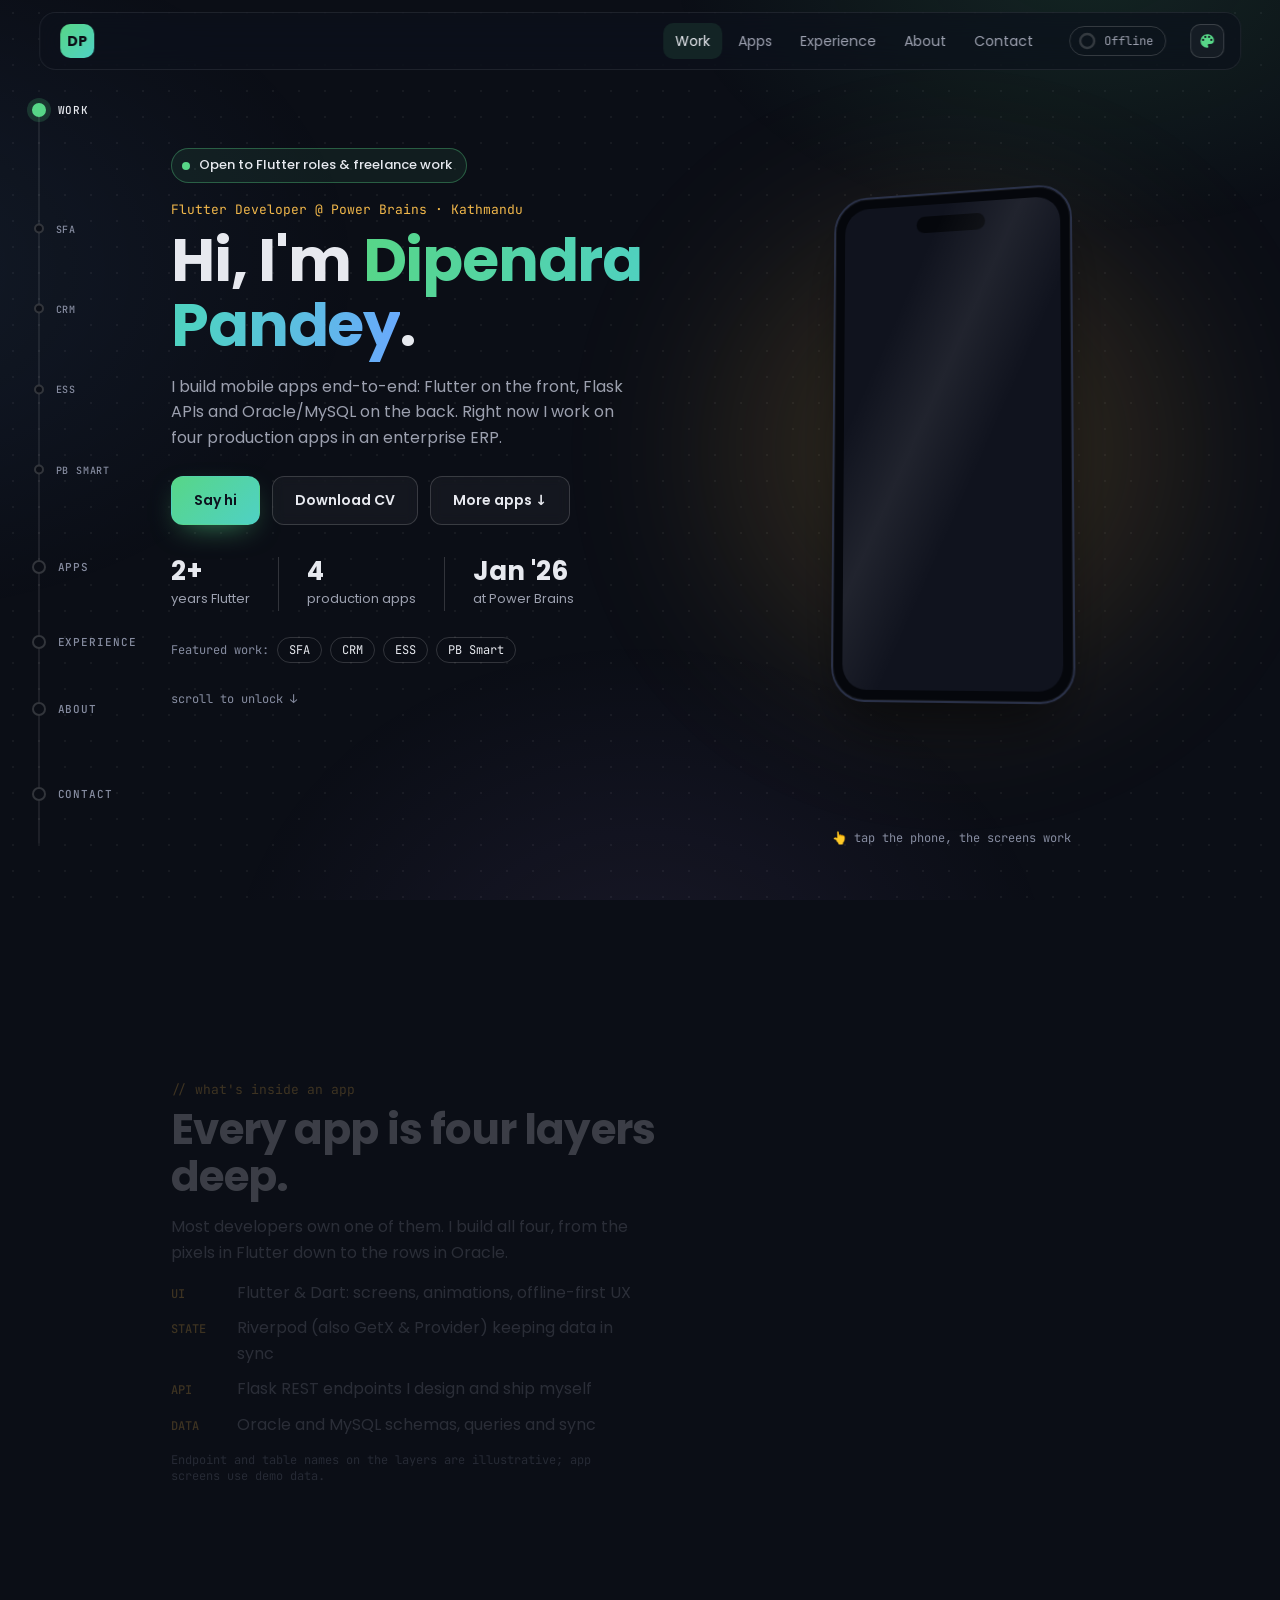
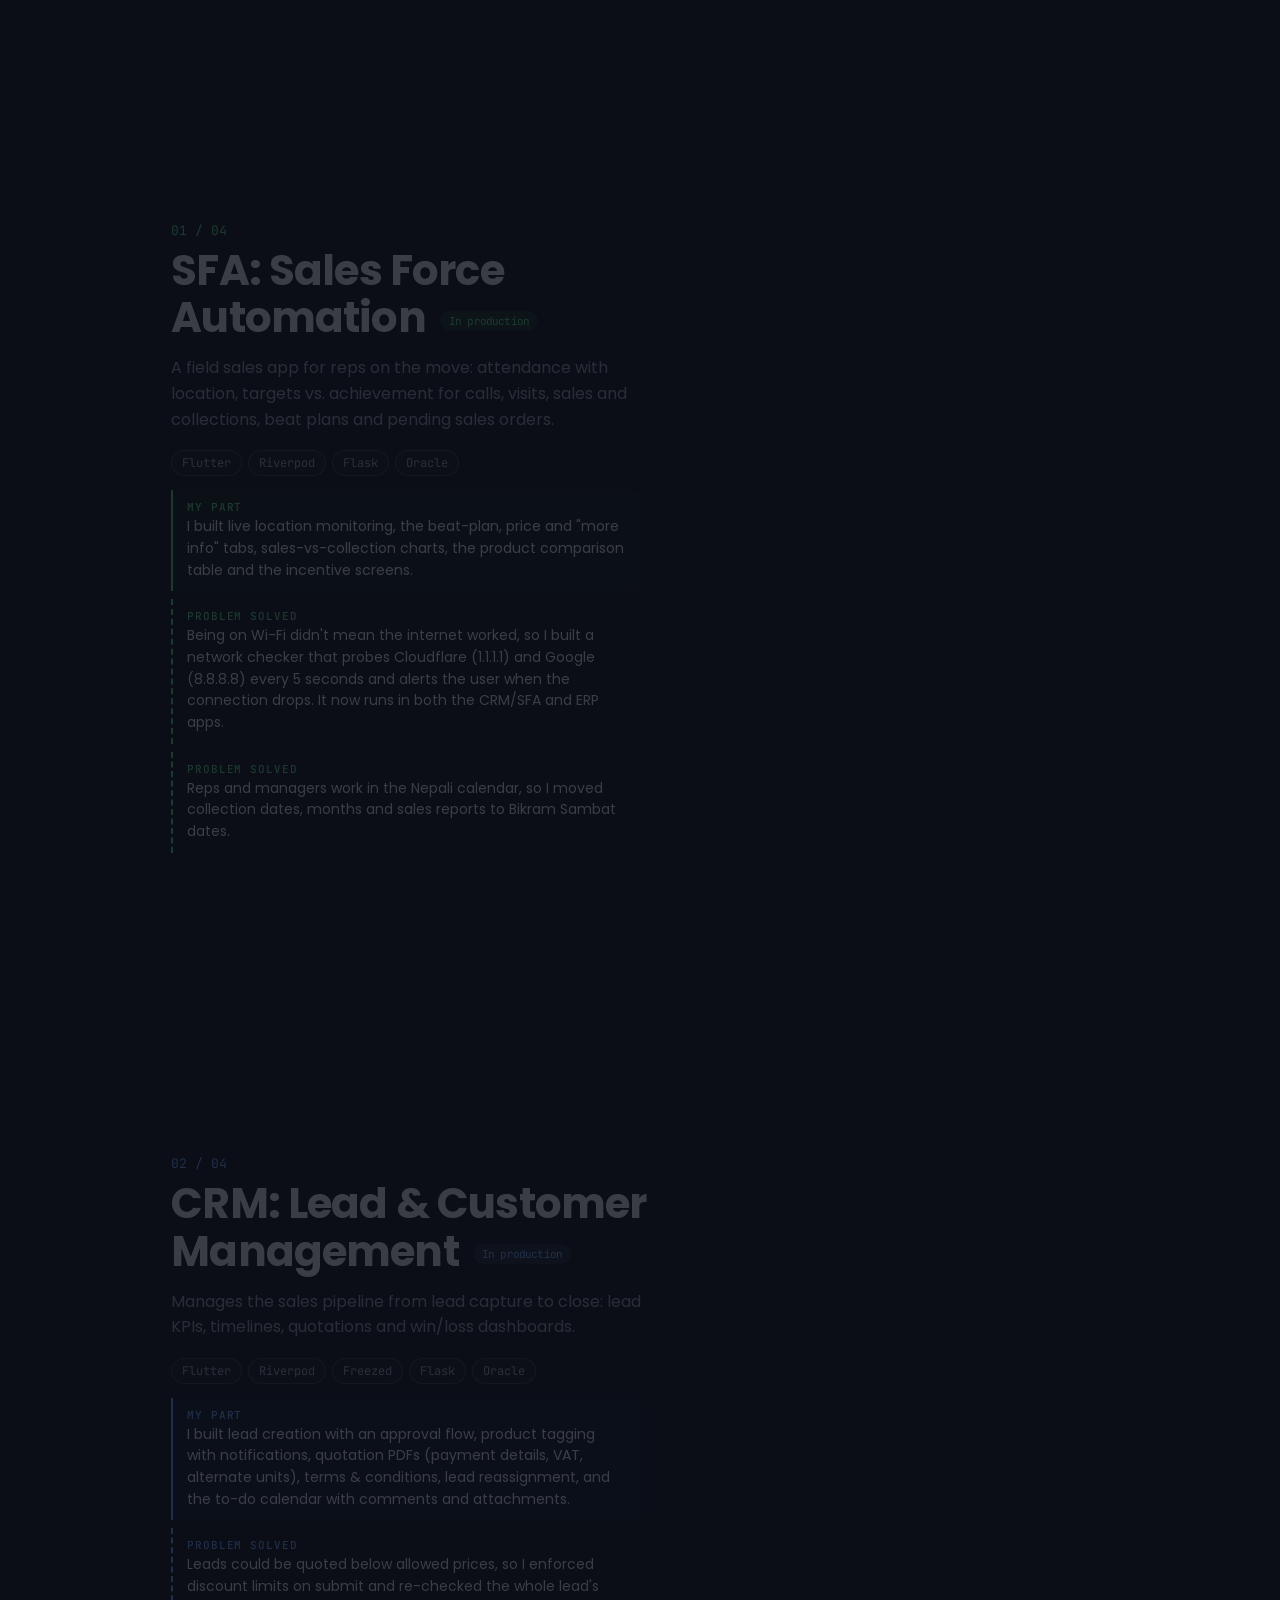
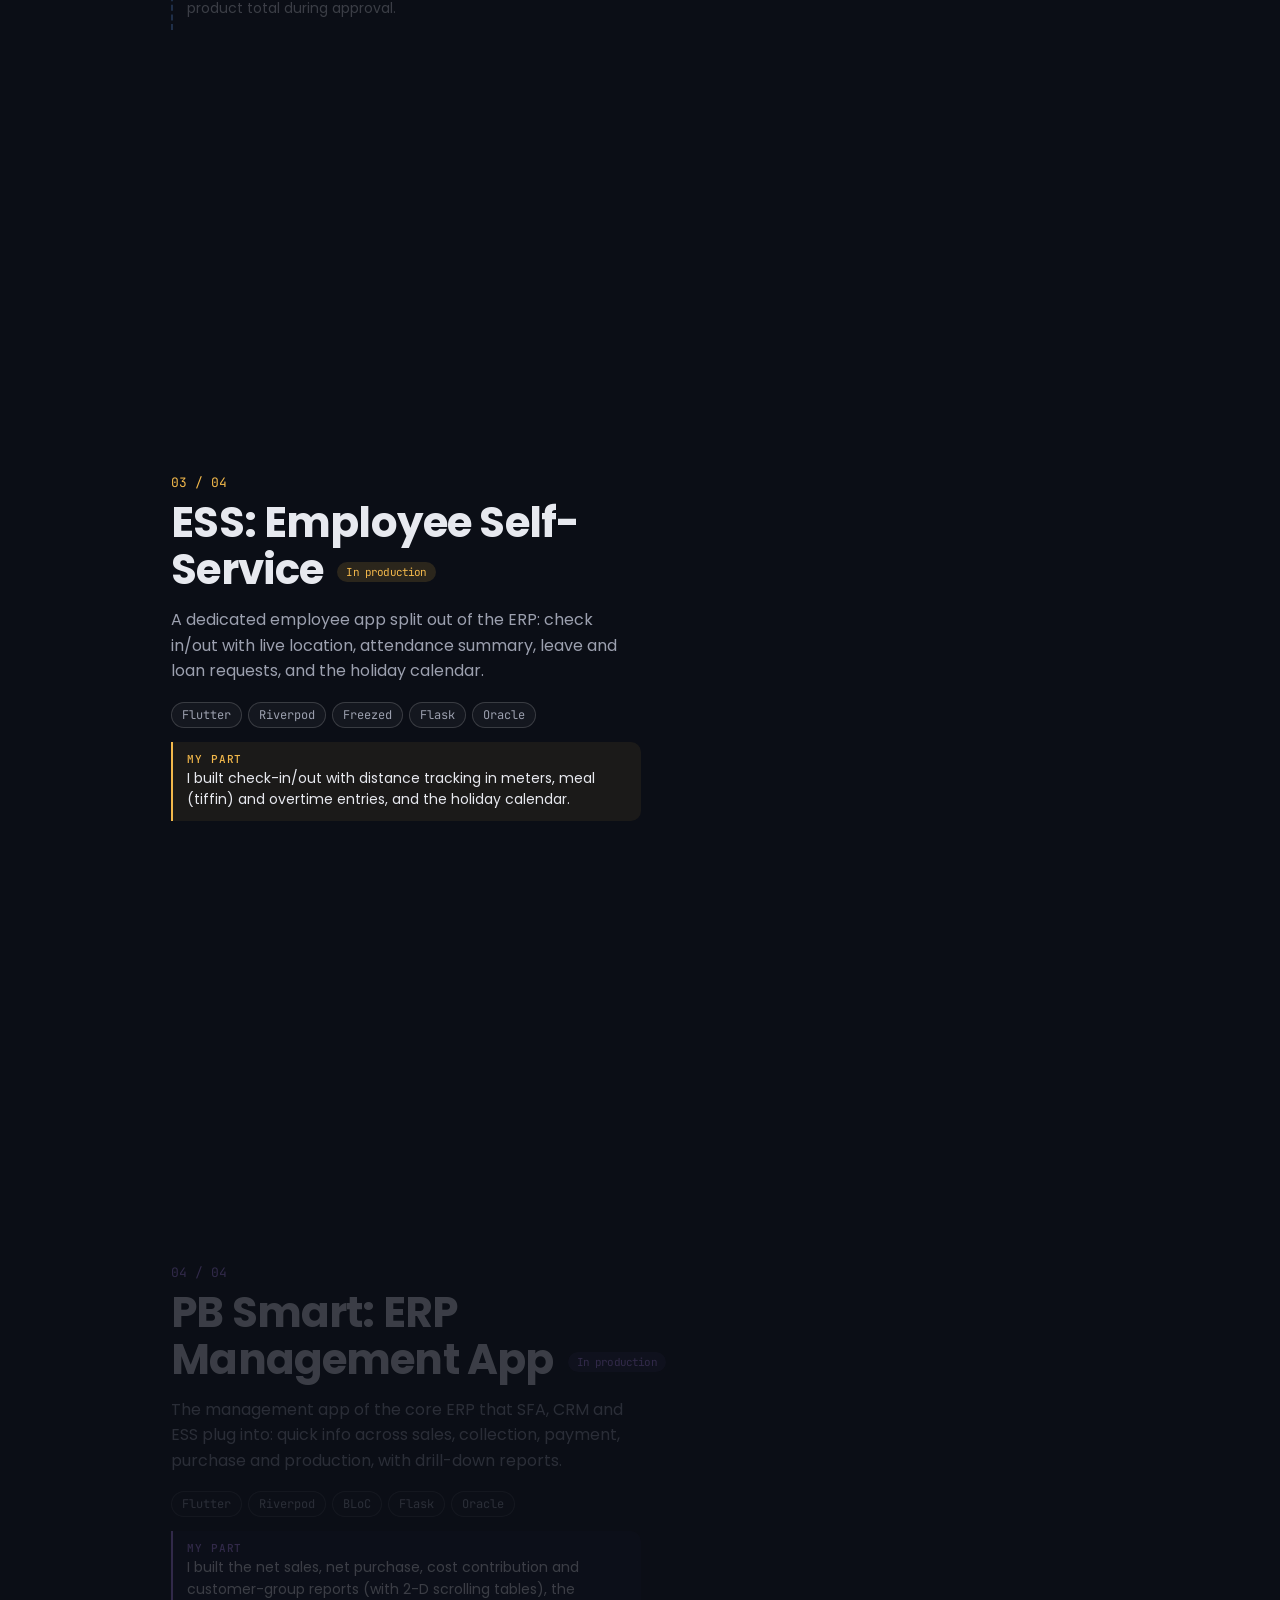
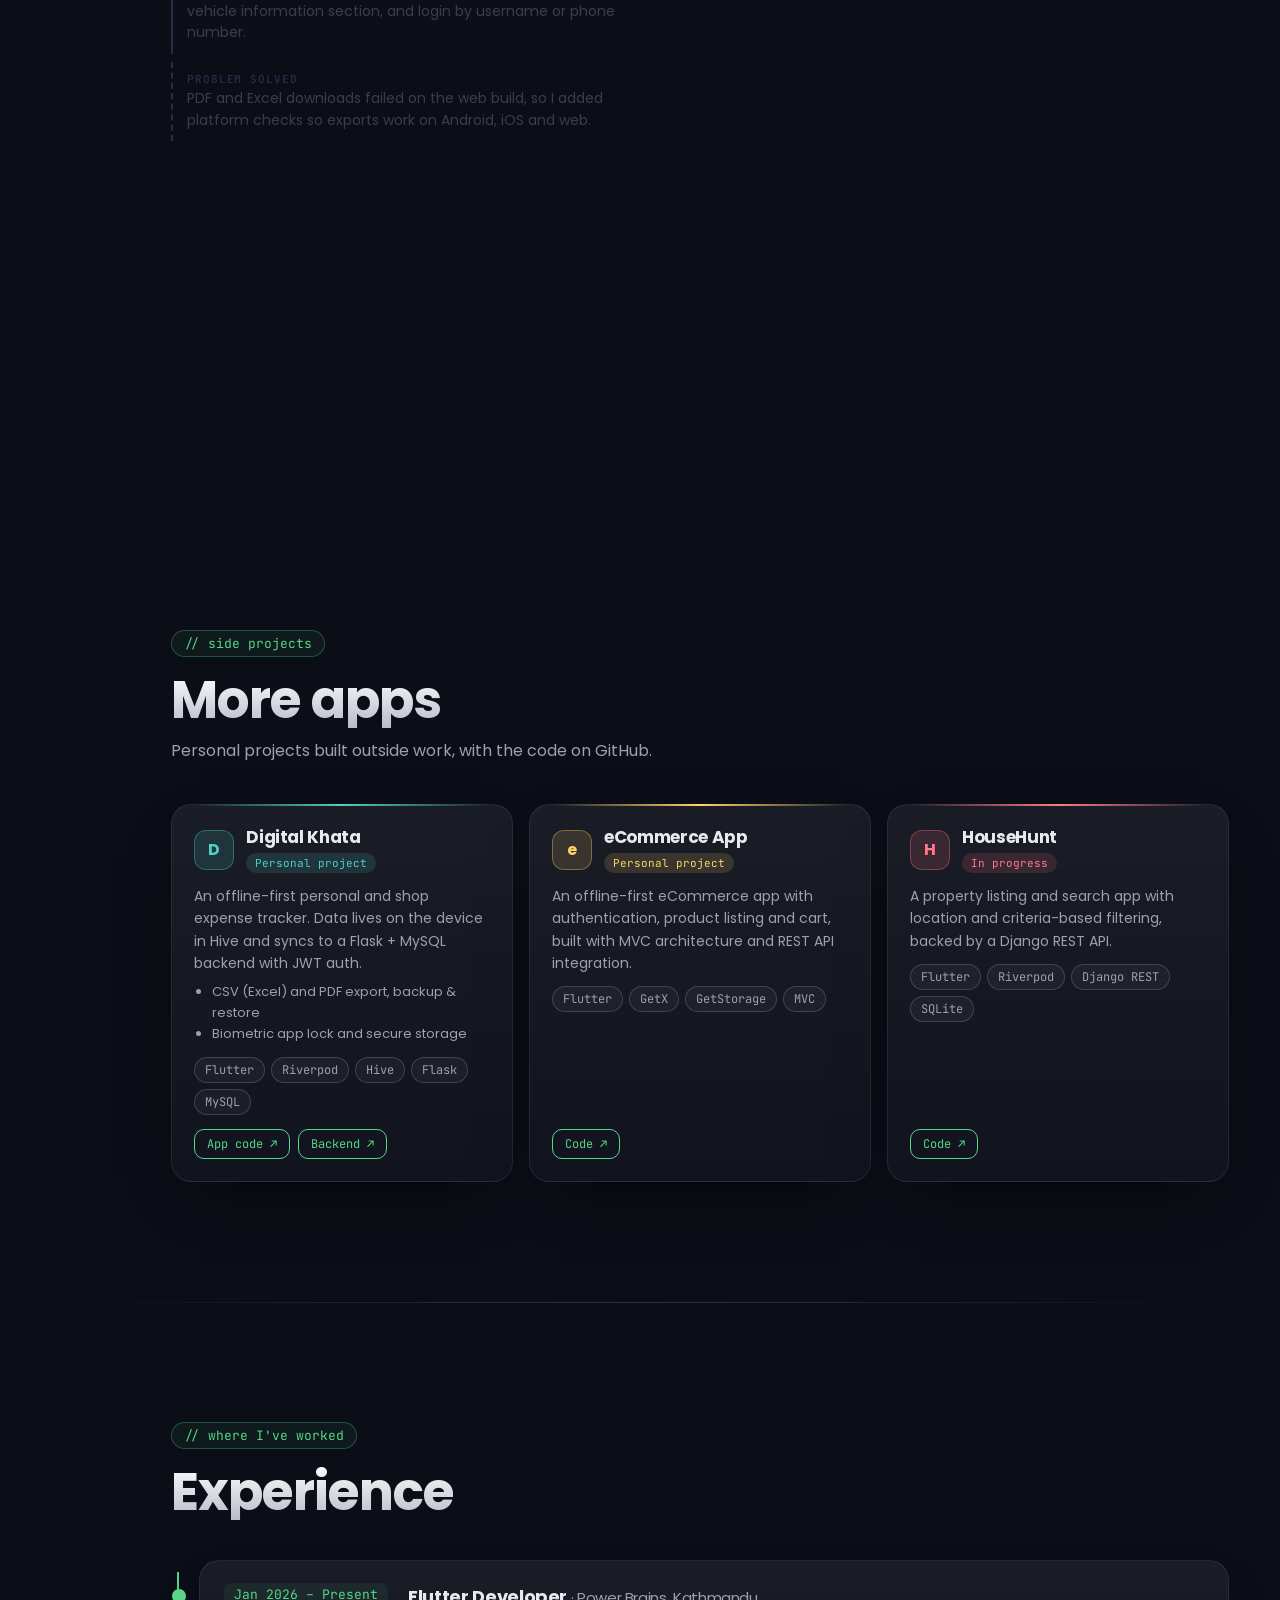
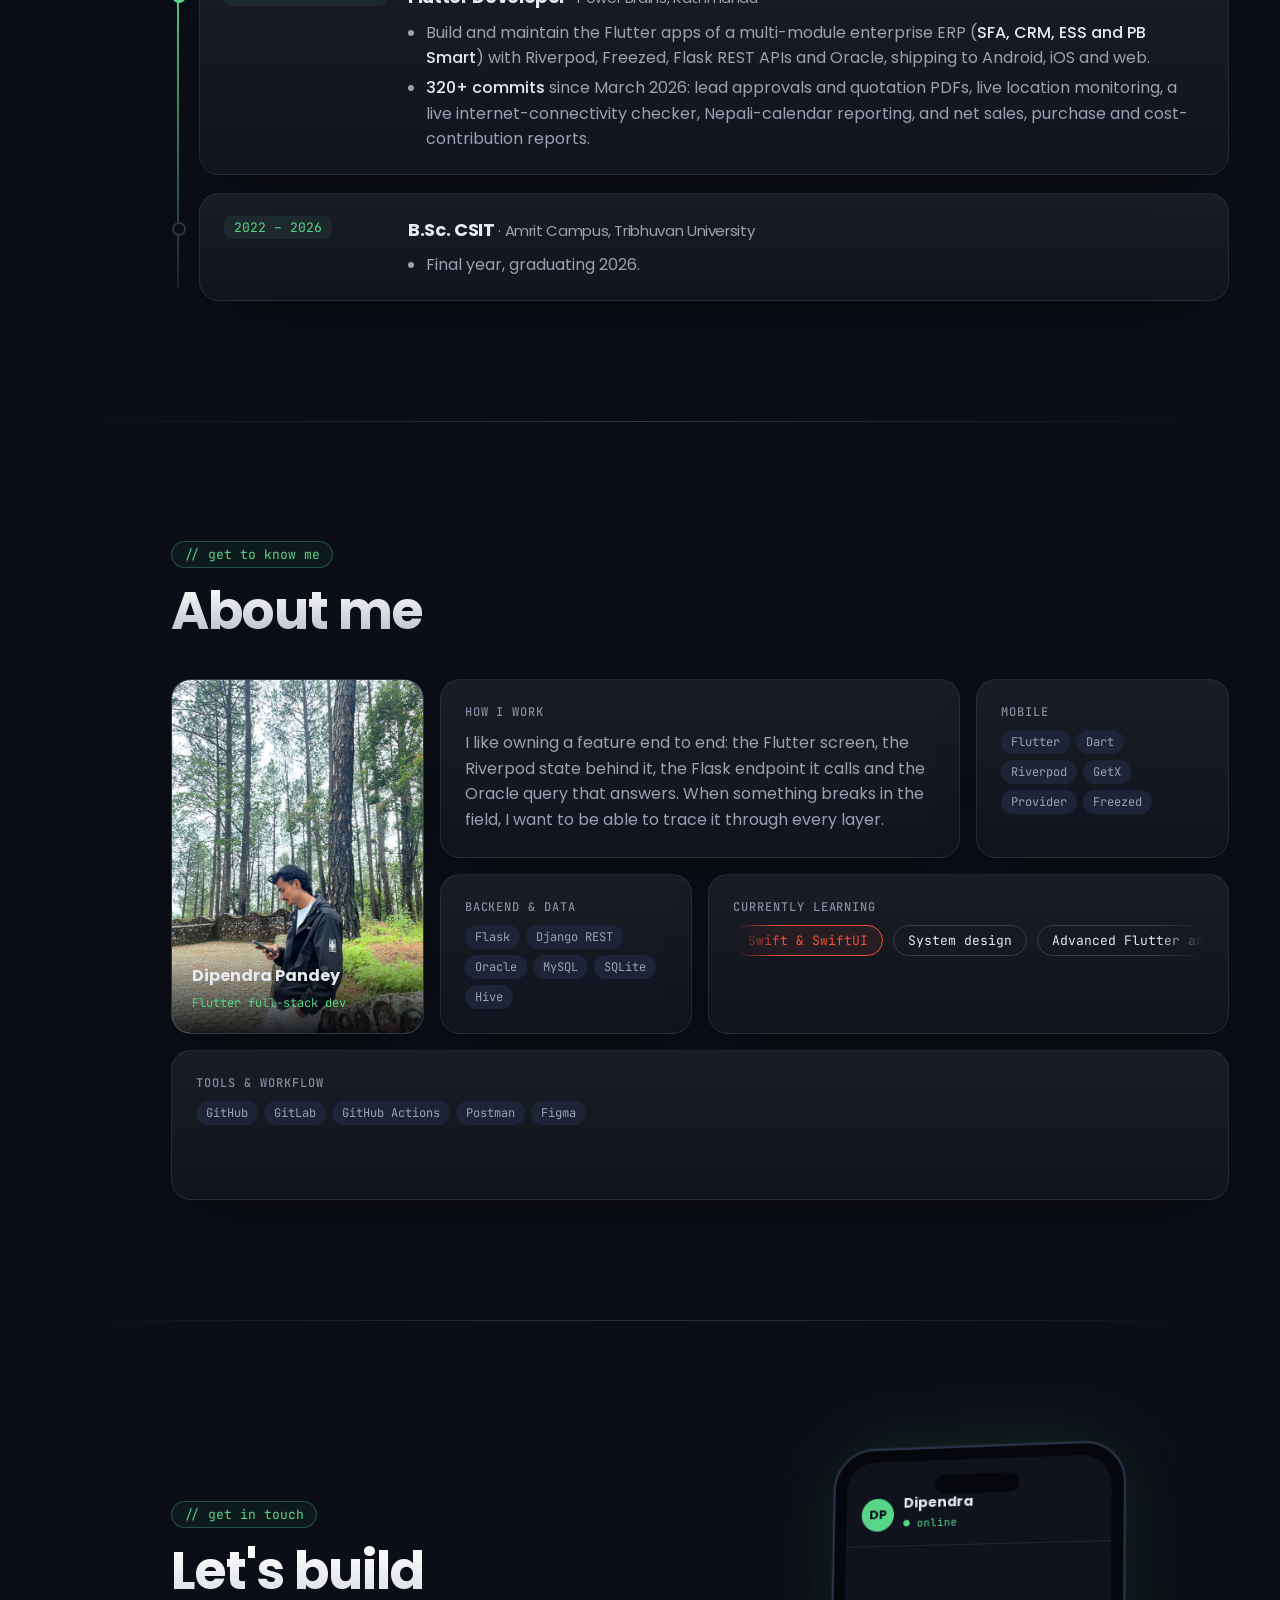
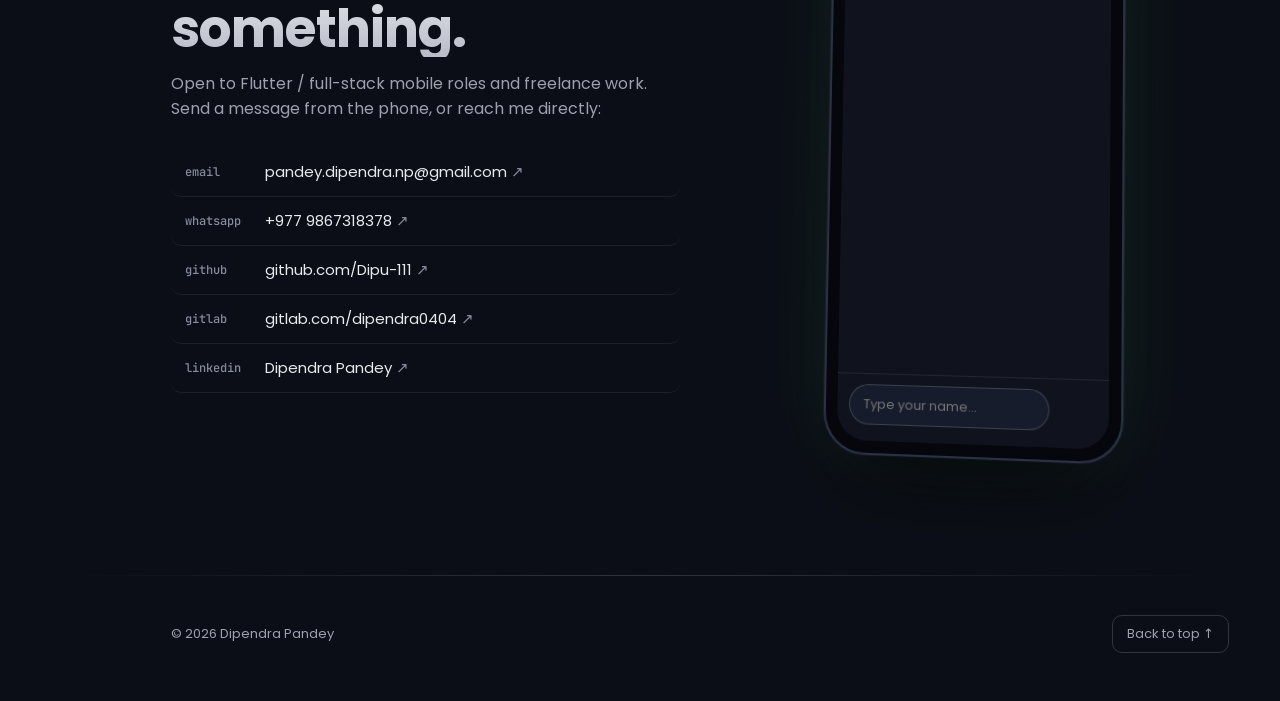
==== commit 680edb46: "final chnage for now" ====
--- a/index.html
+++ b/index.html
@@ -1,1381 +1,583 @@
-<!DOCTYPE html>
+<!doctype html>
 <html lang="en">
-<head>
-<meta charset="UTF-8" />
-<meta name="viewport" content="width=device-width, initial-scale=1.0" />
-<title>Dipendra Pandey | Flutter Full-Stack Developer</title>
-<meta name="description" content="Dipendra Pandey: Flutter full-stack developer building mobile apps end-to-end, from Flutter UI to Flask APIs and Oracle databases." />
-
-<!-- Open Graph / social preview -->
-<meta property="og:title" content="Dipendra Pandey | Flutter Full-Stack Developer" />
-<meta property="og:description" content="Flutter + Flask + Oracle developer. 2+ years Flutter, 1+ year professional full-stack experience." />
-<meta property="og:type" content="website" />
-<meta property="og:image" content="https://www.dipendra-pandey.com.np/preview.png" />
-<meta property="og:url" content="https://www.dipendra-pandey.com.np" />
-<meta name="twitter:card" content="summary_large_image" />
-<meta name="twitter:title" content="Dipendra Pandey | Flutter Full-Stack Developer" />
-<meta name="twitter:description" content="Flutter + Flask + Oracle developer building offline-first mobile apps." />
-<meta name="twitter:image" content="https://www.dipendra-pandey.com.np/preview.png" />
-<meta name="theme-color" content="#0b0e16" />
-<link rel="icon" href="data:image/svg+xml,%3Csvg xmlns='http://www.w3.org/2000/svg' viewBox='0 0 64 64'%3E%3Crect width='64' height='64' rx='14' fill='%230b0e16'/%3E%3Ctext x='32' y='42' text-anchor='middle' font-family='Arial,sans-serif' font-weight='700' font-size='28' fill='%2357d687'%3EDP%3C/text%3E%3C/svg%3E" />
-<link rel="preconnect" href="https://fonts.googleapis.com">
-<link rel="preconnect" href="https://fonts.gstatic.com" crossorigin>
-<link href="https://fonts.googleapis.com/css2?family=Poppins:wght@400;500;600;700&family=JetBrains+Mono:wght@400;500&display=swap" rel="stylesheet">
-<style>
-  * { margin: 0; padding: 0; box-sizing: border-box; }
-  :root {
-    --bg: #0b0e16; --bg-alt: #10131e; --bg-card: #171c2c; --bg-card-2: #1e2438;
-    --text: #e7e9ef; --text-dim: #9ca0af; --text-faint: #868ca0;
-    --green: #57d687; --amber: #f2b84b;
-    --line: rgba(255,255,255,.08); --line-strong: rgba(255,255,255,.16);
-    --mono: 'JetBrains Mono', monospace;
-    --accent: var(--green);
-    --pw: 250px;
-  }
-  html { scroll-behavior: smooth; }
-  body { font-family: 'Poppins', sans-serif; background: var(--bg); color: var(--text-dim); line-height: 1.6; overflow-x: hidden; }
-  a { color: inherit; }
-  .container { max-width: 1200px; margin: 0 auto; padding: 0 20px; }
-  .eyebrow { font: 13px var(--mono); color: var(--accent); transition: color .5s; }
-
-  /* ---------- nav ---------- */
-  .nav { position: fixed; inset: 0 0 auto 0; z-index: 40; background: rgba(11,14,22,.78); backdrop-filter: blur(10px); border-bottom: 1px solid var(--line); }
-  .nav-inner { display: flex; align-items: center; gap: 24px; height: 60px; }
-  .brand { font-weight: 700; color: var(--text); text-decoration: none; }
-  .nav-links { display: flex; gap: 22px; margin-left: auto; font-size: 14px; }
-  .nav-links a { text-decoration: none; color: var(--text-dim); }
-  .nav-links a:hover { color: var(--text); }
-  .sync { display: flex; align-items: center; gap: 8px; font: 12px var(--mono); color: var(--text-dim);
-    border: 1px solid var(--line-strong); border-radius: 99px; padding: 5px 12px 5px 8px; white-space: nowrap; }
-  .sync svg { width: 18px; height: 18px; transform: rotate(-90deg); }
-  .sync .track { stroke: var(--line-strong); }
-  .sync .prog { stroke: var(--green); stroke-dasharray: 44; stroke-dashoffset: 44; }
-  .sync.done { color: var(--green); border-color: var(--green); }
-
-  /* ---------- buttons ---------- */
-  .btn { display: inline-block; padding: 11px 22px; border-radius: 10px; font-weight: 600; font-size: 14px; text-decoration: none;
-    background: var(--green); color: #0c111d; border: 1px solid var(--green); }
-  .btn.ghost { background: none; color: var(--text); border-color: var(--line-strong); }
-
-  /* ============ STORY: sticky phone + scrolling steps ============ */
-  .story { display: grid; grid-template-columns: 1fr 1.1fr; }
-  .steps { padding-bottom: 20vh; }
-  .step { min-height: 110vh; display: flex; flex-direction: column; justify-content: center; padding: 80px 0;
-    opacity: .22; transition: opacity .5s; }
-  .step.on { opacity: 1; }
-  .step h1 { color: var(--text); font-size: clamp(34px, 5vw, 60px); line-height: 1.08; margin: 10px 0 16px; }
-  .step h1 .hl { color: var(--green); }
-  .step h2 { color: var(--text); font-size: clamp(26px, 3.4vw, 42px); line-height: 1.12; margin: 8px 0 14px; }
-  .step p { max-width: 470px; }
-  .step ul { margin: 14px 0 0 18px; max-width: 470px; }
-  .hero-btns { display: flex; gap: 12px; margin-top: 26px; flex-wrap: wrap; }
-  .stats { display: flex; gap: 34px; margin-top: 32px; }
-  .stats b { display: block; font-size: 26px; color: var(--text); line-height: 1.1; }
-  .stats span { font-size: 13px; }
-  .scroll-cue { font: 12px var(--mono); color: var(--text-faint); margin-top: 40px; }
-  .layer-list { list-style: none; margin-left: 0 !important; display: grid; gap: 10px; }
-  .layer-list li { display: flex; gap: 12px; align-items: baseline; }
-  .layer-list b { font: 500 12px var(--mono); color: var(--accent); min-width: 54px; }
-  .tags { display: flex; flex-wrap: wrap; gap: 6px; margin-top: 18px; }
-  .tag { font: 12px var(--mono); padding: 4px 10px; border-radius: 99px; border: 1px solid var(--line-strong); color: var(--text-dim); }
-  .status { font: 11px var(--mono); padding: 3px 9px; border-radius: 99px; vertical-align: middle; margin-left: 6px;
-    color: var(--accent); background: color-mix(in srgb, var(--accent) 14%, transparent); }
-  .team-note { font: 12px var(--mono); color: var(--text-faint); margin-top: 14px; }
-
-  .stage { position: sticky; top: 0; height: 100vh; perspective: 1700px; overflow: visible; }
-  .glow { position: absolute; left: 50%; top: 50%; width: 460px; height: 460px; margin: -230px 0 0 -230px; border-radius: 50%;
-    background: var(--accent); opacity: .14; filter: blur(90px); transition: background-color .6s; pointer-events: none; }
-  .tilt { position: absolute; left: 50%; top: 50%; transform-style: preserve-3d; will-change: transform; }
-  .stack { position: absolute; width: var(--pw); height: calc(var(--pw) * 2.05); margin: calc(var(--pw) * -1.025) 0 0 calc(var(--pw) * -.5);
-    transform-style: preserve-3d; will-change: transform; }
-
-  /* the four layers */
-  .layer { position: absolute; inset: 0; border-radius: calc(var(--pw) * .14); transform-style: preserve-3d; will-change: transform; }
-  .pane { position: absolute; inset: 0; border-radius: inherit; overflow: hidden; padding: 14% 9%;
-    background: rgba(23,28,44,.88); border: 1.5px solid color-mix(in srgb, var(--accent) 55%, transparent);
-    font: calc(var(--pw) * .042) var(--mono); color: var(--text-dim); }
-  .pane-title { font-size: .85em; color: var(--accent); margin-bottom: 1em; letter-spacing: .08em; text-transform: uppercase; }
-  .l-db .pane { border-color: color-mix(in srgb, var(--amber) 60%, transparent); }
-  .l-db .pane-title { color: var(--amber); }
-  .db-row { display: grid; grid-template-columns: 2.4em 1fr 3.6em; gap: .5em; padding: .45em 0; border-bottom: 1px solid var(--line); font-size: .9em; }
-  .db-row.head { color: var(--amber); }
-  .api-line { display: flex; justify-content: space-between; padding: .55em 0; border-bottom: 1px solid var(--line); font-size: .9em; }
-  .api-line i { font-style: normal; color: var(--green); }
-  .wire { position: relative; height: 2px; background: var(--line-strong); margin: 1.4em 0; overflow: hidden; }
-  .pkt { position: absolute; top: -2px; left: -10%; width: 6px; height: 6px; border-radius: 50%; background: var(--accent);
-    animation: pkt 2.4s linear infinite; }
-  .pkt:nth-child(2) { animation-delay: .8s; } .pkt:nth-child(3) { animation-delay: 1.6s; }
-  @keyframes pkt { to { transform: translateX(calc(var(--pw) * .9)); } }
-  .state-svg { width: 100%; height: auto; }
-
-  /* layer labels: a flat overlay above the 3D stack, pinned each frame to the projected edge of their layer */
-  .lbls { position: absolute; inset: 0; pointer-events: none; z-index: 3; }
-  .lbl { position: absolute; left: 50%; top: 50%; white-space: nowrap; opacity: 0;
-    display: flex; flex-direction: column; padding: 6px 12px; border-left: 2px solid var(--accent);
-    background: rgba(11,14,22,.85); border-radius: 0 8px 8px 0; will-change: transform, opacity; }
-  .lbl::before { content: ''; position: absolute; right: 100%; top: 50%; width: 34px; height: 1px; background: var(--accent); opacity: .7; }
-  .lbl::after { content: ''; position: absolute; right: calc(100% + 31px); top: calc(50% - 3px); width: 7px; height: 7px; border-radius: 50%; background: var(--accent); }
-  .lbl.db { border-color: var(--amber); }
-  .lbl.db::before, .lbl.db::after { background: var(--amber); }
-  .lbl b { font: 500 11px var(--mono); color: var(--accent); letter-spacing: .1em; text-transform: uppercase; }
-  .lbl.db b { color: var(--amber); }
-  .lbl span { color: var(--text); font-weight: 600; font-size: 14px; }
-
-  /* phone (top layer) */
-  .phone-face { position: absolute; inset: 0; border-radius: inherit; background: #05070c; border: 2px solid #2a3148;
-    padding: calc(var(--pw) * .04); box-shadow: 0 30px 60px -20px rgba(0,0,0,.7), inset 0 0 0 1px rgba(255,255,255,.05); }
-  .screen { position: relative; height: 100%; border-radius: calc(var(--pw) * .1); overflow: hidden; background: var(--bg-alt);
-    font-size: calc(var(--pw) * .046); color: var(--text); }
-  .notch { position: absolute; top: 2.5%; left: 50%; width: 32%; height: 3.4%; transform: translateX(-50%); background: #05070c; border-radius: 99px; z-index: 3; }
-  .glare { position: absolute; inset: 0; z-index: 4; pointer-events: none; border-radius: inherit;
-    background: linear-gradient(115deg, transparent 35%, rgba(255,255,255,.07) 45%, transparent 55%); background-size: 250% 100%; }
-  .screen-inner { position: absolute; inset: 0; padding: 15% 7% 7%; display: flex; flex-direction: column; gap: .7em; transition: opacity .25s; }
-  .screen-inner.swap { opacity: 0; }
-
-  /* lock screen */
-  .lock { align-items: center; text-align: center; padding-top: 24%; }
-  .lock-time { font-size: 3.2em; font-weight: 300; line-height: 1; letter-spacing: -.02em; }
-  .lock-date { font-size: .8em; color: var(--text-dim); }
-  .lock-name { margin-top: 2.2em; font-weight: 700; font-size: 1.25em; min-height: 1.4em; }
-  .caret { display: inline-block; width: 2px; height: 1em; background: var(--green); vertical-align: -.12em; margin-left: 2px; animation: blink 1s steps(1) infinite; }
-  @keyframes blink { 50% { opacity: 0; } }
-  .lock-role { font: .75em var(--mono); color: var(--green); }
-  .lock-hint { margin-top: auto; font: .7em var(--mono); color: var(--text-faint); }
-
-  /* mini app UI pieces */
-  .app-h { display: flex; justify-content: space-between; align-items: center; font-weight: 600; }
-  .badge { font: .72em var(--mono); padding: .15em .6em; border-radius: 99px; background: color-mix(in srgb, var(--accent) 18%, transparent); color: var(--accent); }
-  .card { background: var(--bg-card); border: 1px solid var(--line); border-radius: .8em; padding: .7em .8em; }
-  .muted { color: var(--text-faint); font-size: .78em; }
-  .big { font-size: 1.35em; font-weight: 700; }
-  .row { display: flex; align-items: center; gap: .5em; font-size: .85em; padding: .35em 0; border-bottom: 1px solid var(--line); }
-  .row:last-child { border-bottom: 0; }
-  .row .r { margin-left: auto; font-family: var(--mono); font-size: .9em; color: var(--text-dim); }
-  .dot { width: .55em; height: .55em; border-radius: 50%; background: var(--accent); flex: none; }
-  .dot.a { background: var(--amber); } .dot.f { background: var(--text-faint); }
-  .bar { height: .45em; background: var(--bg-card-2); border-radius: 99px; overflow: hidden; margin-top: .4em; }
-  .bar i { display: block; height: 100%; background: var(--accent); border-radius: 99px; }
-  .cta { margin-top: auto; text-align: center; font-weight: 600; font-size: .85em; padding: .7em; border-radius: .8em;
-    background: color-mix(in srgb, var(--accent) 22%, transparent); color: var(--accent); }
-  .grid2 { display: grid; grid-template-columns: 1fr 1fr; gap: .5em; }
-  .tile { background: var(--bg-card); border: 1px solid var(--line); border-radius: .7em; padding: .7em; font-size: .78em; }
-  .tile b { display: block; font-size: 1.4em; color: var(--accent); }
-  .route { height: 6em; border-radius: .8em; position: relative; overflow: hidden;
-    background: linear-gradient(var(--line) 1px, transparent 1px) 0 0/1.2em 1.2em, linear-gradient(90deg, var(--line) 1px, transparent 1px) 0 0/1.2em 1.2em, var(--bg-card); }
-  .route svg { position: absolute; inset: 0; width: 100%; height: 100%; }
-  .stages { display: flex; gap: .35em; }
-  .stages span { flex: 1; text-align: center; font-size: .7em; padding: .4em 0; border-radius: .5em; background: var(--bg-card); border: 1px solid var(--line); }
-  .stages span b { display: block; font-size: 1.4em; color: var(--text); }
-  .stages span.on { border-color: var(--accent); color: var(--accent); }
-  .ring { width: 4.2em; aspect-ratio: 1; border-radius: 50%; display: grid; place-items: center; font-weight: 700;
-    background: radial-gradient(closest-side, var(--bg-card) 72%, transparent 73%), conic-gradient(var(--accent) var(--p), var(--bg-card-2) 0); }
-  .search { background: var(--bg-card); border: 1px solid var(--line); border-radius: 99px; padding: .5em .9em; font-size: .8em; color: var(--text-faint); }
-  .house { border-radius: .8em; overflow: hidden; background: var(--bg-card); border: 1px solid var(--line); }
-  .house .img { height: 5em; background: linear-gradient(135deg, color-mix(in srgb, var(--accent) 55%, #1e2438), #1e2438); }
-  .house .meta { padding: .5em .7em; font-size: .8em; display: flex; justify-content: space-between; }
-  .chk { width: 1em; height: 1em; border-radius: .3em; border: 1.5px solid var(--line-strong); flex: none; display: grid; place-items: center; font-size: .7em; }
-  .chk.on { background: var(--accent); border-color: var(--accent); color: #0c111d; }
-  .done { text-decoration: line-through; color: var(--text-faint); }
-
-  /* ---------- real app screens, rebuilt from the Flutter code (light theme like the apps) ---------- */
-  .app { position: absolute; inset: 0; display: flex; flex-direction: column; background: #F5F7FB; color: #1D2838; overflow: hidden; }
-  .app svg.i { width: 1.3em; height: 1.3em; fill: currentColor; flex: none; }
-  :where(.app) button { font: inherit; }
-  .sbar { height: 4.4em; flex: none; display: flex; align-items: flex-end; justify-content: space-between; padding: 0 10% .25em; font-size: .7em; font-weight: 600; }
-  .abar { flex: none; display: flex; align-items: center; gap: .6em; padding: .45em .9em; font-weight: 600; font-size: .95em; }
-  .abar .sp, .sp { flex: 1; }
-  .abody { flex: 1; min-height: 0; overflow: hidden; padding: .2em .75em .5em; display: flex; flex-direction: column; gap: .5em; }
-  .bnav { flex: none; display: flex; justify-content: space-around; padding: .4em 0 .8em; font-size: .62em; margin-top: auto; }
-  .bnav button { display: flex; flex-direction: column; align-items: center; gap: .1em; background: none; border: 0; color: inherit; font-size: 1em; cursor: pointer; opacity: .55; }
-  .bnav button.on { opacity: 1; }
-  .bnav.dark { background: rgb(69,69,69); color: rgb(202,202,202); }
-  .bnav.white { background: #fff; color: #155CFB; border-top: 1px solid #E5E7EB; }
-  .tap { cursor: pointer; transition: transform .12s; }
-  .tap:active, .app button:active { transform: scale(.96); }
-  .scrim { position: absolute; inset: 0; background: rgba(0,0,0,.35); opacity: 0; pointer-events: none; transition: opacity .3s; z-index: 4; }
-  .scrim.open { opacity: 1; pointer-events: auto; }
-  .sheet { position: absolute; left: 0; right: 0; bottom: 0; background: #fff; border-radius: 1.2em 1.2em 0 0; padding: .9em .9em 1.4em; z-index: 5;
-    box-shadow: 0 -10px 30px rgba(0,0,0,.25); transform: translateY(105%); transition: transform .3s cubic-bezier(.2,.8,.2,1); color: #1D2838; font-size: .85em; }
-  .sheet.open { transform: none; }
-  .sheet h4 { font-size: 1em; margin-bottom: .6em; }
-  .sheet .close { display: block; margin: .8em auto 0; border: 0; background: #155DFC; color: #fff; border-radius: .6em; padding: .4em 1.4em; cursor: pointer; font-size: .9em; }
-  .toast-in { position: absolute; left: 8%; right: 8%; bottom: 13%; background: #323232; color: #fff; font-size: .7em; padding: .6em .8em; border-radius: .5em;
-    opacity: 0; transform: translateY(10px); transition: .25s; z-index: 6; pointer-events: none; }
-  .toast-in.show { opacity: 1; transform: none; }
-  .seg { display: flex; background: #fff; border: 1px solid #E5E7EB; border-radius: .6em; padding: .15em; font-size: .72em; flex: none; }
-  .seg button { flex: 1; border: 0; background: none; padding: .3em; border-radius: .45em; cursor: pointer; color: #64748B; font-weight: 500; }
-  .seg button.on { background: #155DFC; color: #fff; }
-  .tbl { background: #fff; border-radius: .7em; overflow: hidden; font-size: .64em; box-shadow: 0 2px 8px rgba(0,0,0,.06); flex: none; }
-  .tbl .tr { display: grid; grid-template-columns: 2fr 1fr 1fr 1fr; padding: .4em .6em; border-bottom: 1px solid #F1F5F9; }
-  .tbl.c3 .tr { grid-template-columns: 2fr 1fr 1fr; }
-  .tbl .th { background: #EFF6FF; font-weight: 600; color: #155DFC; }
-
-  /* SFA */
-  .attend { background: linear-gradient(135deg, #2196F3, #155DFC); color: #fff; border-radius: 1em; padding: .6em .75em; flex: none; }
-  .attend .t { display: flex; align-items: center; gap: .4em; font-weight: 600; font-size: .85em; }
-  .attend .t small { font-weight: 400; opacity: .85; font-size: .8em; }
-  .attend .cols { display: grid; grid-template-columns: 1fr 1fr; gap: .5em; margin-top: .4em; font-size: .7em; }
-  .attend .cols b { display: block; font-size: 1.35em; }
-  .attend .cols small { opacity: .8; }
-  .attend button { margin-top: .45em; width: 100%; border: 0; border-radius: .6em; padding: .4em; background: rgba(255,255,255,.22); color: #fff; font-weight: 600; font-size: .72em; cursor: pointer; }
-  .card-w { background: #FCFCFC; border-radius: 1em; padding: .6em .75em; box-shadow: 0 2px 8px rgba(0,0,0,.08); flex: none; }
-  .card-w .ct { display: flex; align-items: center; gap: .4em; font-weight: 600; font-size: .8em; }
-  .legend { display: flex; gap: .8em; font-size: .62em; color: #64748B; margin-top: .25em; }
-  .legend i { display: inline-block; width: .7em; height: .7em; border-radius: .2em; margin-right: .3em; vertical-align: -.05em; }
-  .bars { display: flex; align-items: flex-end; justify-content: space-around; height: 3.8em; margin-top: .35em; border-bottom: 1px solid #E2E8F0; }
-  .bars .g { display: flex; gap: .15em; align-items: flex-end; height: 100%; }
-  .bars span { width: .55em; border-radius: .2em .2em 0 0; transition: height .45s cubic-bezier(.2,.8,.2,1); }
-  .bar-lbl { display: flex; justify-content: space-around; font-size: .56em; color: #64748B; margin-top: .2em; }
-  .kpis { display: grid; grid-template-columns: 1fr 1fr; gap: .4em; flex: none; }
-  .kpi { background: linear-gradient(135deg, #2196F3, #155DFC); color: #fff; border-radius: .8em; padding: .45em .6em; font-size: .66em; }
-  .kpi b { display: block; font-size: 1.55em; line-height: 1.2; }
-  .kpi small { opacity: .85; }
-
-  /* CRM */
-  .crm .hdr { background: linear-gradient(#1565C0, #fff); padding-bottom: 4.6em; color: rgba(255,255,255,.75); flex: none; }
-  .crm .user { display: flex; align-items: center; gap: .4em; padding: .3em 1em 0; font-size: .72em; }
-  .crm .av { width: 1.9em; height: 1.9em; border-radius: 50%; background: #CFD8DC; color: #7e7e7e; display: grid; place-items: center; font-weight: 700; }
-  .crm .abar { font-weight: 400; }
-  .crm .range { font-size: .55em; color: rgba(34,34,34,.6); padding-left: 3.4em; }
-  .chip-d { font-size: .6em; background: rgba(255,255,255,.25); padding: .2em .5em; border-radius: 99px; }
-  .metrics { display: grid; grid-template-columns: 1fr 1fr; gap: .4em; margin: -4.4em .6em 0; position: relative; flex: none; }
-  .metric { border-radius: .6em; padding: .4em .55em; color: #fff; box-shadow: 0 2px 6px rgba(0,0,0,.15); cursor: pointer; border: 0; text-align: left;
-    outline: 2px solid transparent; outline-offset: 1px; transition: outline-color .2s, transform .12s; }
-  .metric.on { outline-color: #1D2838; }
-  .metric .n { font-size: 1.3em; font-weight: 600; line-height: 1.1; display: flex; justify-content: space-between; align-items: center; }
-  .metric .n svg { width: .85em; height: .85em; }
-  .metric small { font-size: .62em; color: #37474F; display: flex; justify-content: space-between; }
-  .metric .pb { height: .28em; background: #D1C4E9; border-radius: 99px; margin-top: .3em; overflow: hidden; }
-  .metric .pb i { display: block; height: 100%; }
-  .todo { margin: .6em .6em 0; height: 2.4em; border-radius: 99px; background: linear-gradient(90deg, #F4F4F6, #DBE0EF); flex: none;
-    box-shadow: 0 4px 8px rgba(33,150,243,.3); display: flex; align-items: center; justify-content: space-between; padding: 0 1em; }
-  .todo b { font-size: 1em; color: #1D2838; }
-  .todo span { font-size: .68em; color: #155DFC; font-weight: 500; }
-  .sec-t { font-size: .7em; color: #525252; font-weight: 600; display: flex; justify-content: space-between; padding: .55em .8em .15em; flex: none; }
-  .sec-t a { color: #2196F3; text-decoration: underline; font-weight: 400; }
-  .lead { display: flex; gap: .5em; align-items: center; background: #fff; margin: .3em .6em; padding: .45em .55em; border-radius: .7em; box-shadow: 0 1px 4px rgba(0,0,0,.08); font-size: .64em; flex: none; animation: pop .25s ease-out; }
-  .lead .la { width: 2.2em; height: 2.2em; border-radius: 50%; color: #fff; display: grid; place-items: center; font-weight: 700; flex: none; }
-  .lead .lt { flex: 1; min-width: 0; line-height: 1.35; }
-  .lead .lt b { display: block; font-size: 1.08em; white-space: nowrap; overflow: hidden; text-overflow: ellipsis; }
-  .lead .lt span { color: #9E9E9E; }
-  .pct { width: 2.7em; height: 2.7em; border-radius: 50%; flex: none; display: grid; place-items: center; font-size: .85em; font-weight: 600;
-    background: radial-gradient(closest-side, #fff 76%, transparent 78%), conic-gradient(#4CAF50 var(--p), #D1C4E9 0); }
-  .fab { position: absolute; right: .8em; bottom: 3.6em; background: #4CAF50; color: #fff; border: 0; border-radius: 1em; padding: .55em .85em; font-weight: 600; font-size: .72em;
-    display: flex; align-items: center; gap: .3em; box-shadow: 0 4px 10px rgba(0,0,0,.3); cursor: pointer; z-index: 3; }
-
-  /* ESS */
-  .ess .abar { justify-content: center; background: #fff; letter-spacing: .04em; }
-  .ess .seg { background: #F3F4F6; border: 0; border-radius: .8em; }
-  .ess .seg button.on { background: #fff; color: #0A0A0A; box-shadow: 0 1px 3px rgba(0,0,0,.12); }
-  .att { background: linear-gradient(135deg, #10B981, #059669); color: #fff; border-radius: 1em; padding: .6em .75em; flex: none; }
-  .att .t { display: flex; align-items: center; gap: .4em; font-weight: 600; font-size: .8em; }
-  .att .t small { font-weight: 400; opacity: .85; font-size: .85em; }
-  .att .clock { font-size: 1.6em; font-weight: 600; margin-top: .1em; line-height: 1.2; }
-  .att > small { opacity: .9; font-size: .64em; }
-  .att .btns { display: grid; grid-template-columns: 1fr 1fr; gap: .4em; margin-top: .45em; }
-  .att button { border: 0; border-radius: .6em; padding: .4em; background: #fff; color: #059669; font-weight: 600; font-size: .7em; cursor: pointer; }
-  .att button.ghost { background: rgba(255,255,255,.22); color: #fff; }
-  .att button:disabled { opacity: .45; cursor: default; }
-  .mini3 { display: grid; grid-template-columns: repeat(3, 1fr); gap: .35em; flex: none; }
-  .mini3 div { border-radius: .7em; padding: .35em .5em; font-size: .56em; color: #495565; }
-  .mini3 b { display: block; font-size: 1.6em; }
-  .chips8 { display: grid; grid-template-columns: repeat(4, 1fr); gap: .3em .2em; background: #fff; border-radius: .8em; padding: .45em .3em; box-shadow: 0 1px 4px rgba(0,0,0,.08); flex: none; }
-  .chips8 div { text-align: center; font-size: .5em; color: #495565; line-height: 1.15; white-space: pre-line; }
-  .chips8 i { display: grid; place-items: center; width: 2.3em; height: 2.3em; margin: 0 auto .2em; border-radius: 50%; color: #fff; font-style: normal; font-weight: 700; font-size: 1.2em; }
-  .qa-t { font-weight: 600; font-size: .75em; color: #0A0A0A; flex: none; }
-  .qa { display: grid; grid-template-columns: repeat(4, 1fr); gap: .35em; flex: none; }
-  .qa button { border: 0; border-radius: .9em; padding: .5em .15em; display: flex; flex-direction: column; align-items: center; gap: .25em; font-size: .5em;
-    line-height: 1.15; color: #0A0A0A; cursor: pointer; white-space: pre-line; }
-  .qa button svg.i { width: 2.2em; height: 2.2em; }
-  .act2 { display: grid; grid-template-columns: 1fr 1fr; gap: .5em; }
-  .act2 button { border: 0; border-radius: .9em; padding: .8em .4em; display: flex; flex-direction: column; align-items: center; gap: .3em; cursor: pointer; font-size: .85em; white-space: pre-line; }
-  .task { display: flex; gap: .5em; align-items: center; padding: .45em 0; border-bottom: 1px solid #EEE; cursor: pointer; }
-  .task i { width: 1.1em; height: 1.1em; border-radius: .3em; border: 1.5px solid #CBD5E1; display: grid; place-items: center; font-style: normal; font-size: .75em; flex: none; }
-  .task.done i { background: #155CFB; border-color: #155CFB; color: #fff; }
-  .task.done span { text-decoration: line-through; color: #94A3B8; }
-
-  /* PB Smart */
-  .pbs .top { background: #2196F3; color: #fff; flex: none; }
-  .pbs .mq { font-size: .62em; opacity: .9; padding: 0 1.3em .3em; }
-  .tabs { display: flex; overflow: hidden; font-size: .54em; padding: 0 .3em; }
-  .tabs button { flex: 1; display: flex; flex-direction: column; align-items: center; gap: .2em; padding: .5em .1em; border: 0; background: none; color: rgba(255,255,255,.8); cursor: pointer; border-radius: .5em .5em 0 0; }
-  .tabs button.on { background: #90CAF9; color: #fff; }
-  .tabs button svg.i { width: 1.7em; height: 1.7em; }
-  .pbs .abody { padding-top: .6em; }
-  .pt { font-size: .74em; font-weight: 600; color: #0D47A1; }
-  .gauges { display: flex; justify-content: space-around; margin-top: .3em; }
-  .gauge { text-align: center; font-size: .6em; color: #64748B; }
-  .gauge .g { width: 5em; height: 2.5em; border-radius: 5em 5em 0 0; margin: 0 auto .25em; position: relative; overflow: hidden;
-    background: conic-gradient(from 270deg at 50% 100%, var(--c) calc(var(--p) * .5), #E2E8F0 0 50%, transparent 0); }
-  .gauge .g::after { content: ''; position: absolute; left: 20%; right: 20%; bottom: 0; top: 40%; background: #FCFCFC; border-radius: 3em 3em 0 0; }
-  .gauge b { display: block; color: #1D2838; font-size: 1.25em; }
-  .qi { display: grid; grid-template-columns: 1fr 1fr; gap: .4em; flex: none; }
-  .qi button { background: #fff; border: 0; border-radius: .35em; box-shadow: 0 1px 4px rgba(0,0,0,.1); padding: .5em .55em; text-align: left; font-size: .62em; cursor: pointer; color: #1D2838; }
-  .qi button b { display: block; color: #1565C0; font-size: 1.05em; margin-bottom: .1em; }
-  .qi small { color: #64748B; }
-  .xt { border-radius: .5em; overflow: hidden; background: #fff; box-shadow: 0 1px 4px rgba(0,0,0,.1); font-size: .64em; flex: none; }
-  .xt .xh { background: rgba(50,120,200,.9); color: #fff; padding: .55em .7em; display: flex; justify-content: space-between; font-weight: 600; cursor: pointer; }
-  .xt .xb { max-height: 0; overflow: hidden; transition: max-height .35s ease; }
-  .xt.open .xb { max-height: 16em; }
-  .xt .r2 { display: flex; justify-content: space-between; padding: .38em .7em; border-bottom: 1px solid #F1F5F9; }
-  .xt .neg { color: #E57373; } .xt .pos { color: #66BB6A; }
-  .rlist button { display: block; width: 100%; text-align: left; background: none; border: 0; border-bottom: 1px solid #EEE; padding: .5em 0; font-size: .95em; cursor: pointer; color: #1D2838; }
-  .mchart { display: flex; align-items: flex-end; gap: .3em; height: 4.6em; margin-top: .4em; }
-  .mchart span { flex: 1; background: #2196F3; border-radius: .2em .2em 0 0; }
-  .mchart span:nth-child(even) { background: #90CAF9; }
-
-  .tap-hint { position: absolute; left: 0; right: 0; bottom: 6%; text-align: center; font: 12px var(--mono); color: var(--text-faint); pointer-events: none; opacity: 0; }
-
-  /* ERP satellites */
-  .sat { position: absolute; left: 50%; top: 50%; width: 92px; height: 150px; margin: -75px 0 0 -46px; border-radius: 18px;
-    background: #05070c; border: 1.5px solid var(--sat); padding: 8px; opacity: 0; will-change: transform, opacity; pointer-events: none; }
-  .sat div { height: 100%; border-radius: 12px; background: var(--bg-alt); display: flex; flex-direction: column; justify-content: center;
-    align-items: center; gap: 6px; font: 600 13px 'Poppins'; color: var(--text); }
-  .sat div::before { content: ''; width: 26px; height: 26px; border-radius: 8px; background: var(--sat); opacity: .85; }
-
-  /* ============ ABOUT: bento ============ */
-  .section { padding: 110px 0; }
-  .section-head { margin-bottom: 34px; }
-  .section-head h2 { color: var(--text); font-size: clamp(28px, 3.6vw, 42px); line-height: 1.1; margin-top: 6px; }
-  .bento { display: grid; grid-template-columns: repeat(4, 1fr); grid-auto-rows: minmax(150px, auto); gap: 14px; }
-  .b { background: var(--bg-card); border: 1px solid var(--line); border-radius: 18px; padding: 22px; position: relative; overflow: hidden;
-    opacity: 0; transform: translateY(24px) scale(.98); transition: opacity .6s, transform .6s cubic-bezier(.2,.7,.2,1); }
-  .b.in { opacity: 1; transform: none; }
-  .b h3 { color: var(--text); font-size: 15px; margin-bottom: 10px; }
-  .b-photo { grid-row: span 2; padding: 0; background: var(--bg-card-2); min-height: 320px; }
-  .b-photo img { width: 100%; height: 100%; object-fit: cover; display: block; }
-  .b-photo .cap { position: absolute; inset: auto 0 0 0; padding: 18px 20px; background: linear-gradient(transparent, rgba(5,7,12,.9)); }
-  .b-photo .cap b { color: var(--text); display: block; }
-  .b-photo .cap span { font: 12px var(--mono); color: var(--green); }
-  .b-wide { grid-column: span 2; }
-  .b-num { font-size: 46px; font-weight: 700; color: var(--text); line-height: 1; }
-  .b-num + span { font-size: 14px; }
-  .chips { display: flex; flex-wrap: wrap; gap: 6px; }
-  .chips span { font: 12px var(--mono); padding: 4px 10px; border-radius: 99px; background: var(--bg-card-2); color: var(--text-dim); }
-  .b-offline .pulse { width: 10px; height: 10px; border-radius: 50%; background: var(--green); display: inline-block; margin-right: 8px;
-    box-shadow: 0 0 0 0 rgba(87,214,135,.6); animation: pulse 2s infinite; }
-  @keyframes pulse { 70% { box-shadow: 0 0 0 10px rgba(87,214,135,0); } 100% { box-shadow: 0 0 0 0 rgba(87,214,135,0); } }
-  .ticker { overflow: hidden; mask-image: linear-gradient(90deg, transparent, #000 10%, #000 90%, transparent); }
-  .ticker-track { display: flex; gap: 10px; width: max-content; animation: tick 22s linear infinite; }
-  .ticker-track span { font: 13px var(--mono); padding: 6px 14px; border-radius: 99px; border: 1px solid var(--line-strong); color: var(--text); white-space: nowrap; }
-  @keyframes tick { to { transform: translateX(-50%); } }
-
-  /* ============ CONTACT: chat app ============ */
-  .contact-grid { display: grid; grid-template-columns: 1fr 1fr; gap: 40px; align-items: center; }
-  .contact-links { margin-top: 22px; display: grid; gap: 8px; font-size: 15px; }
-  .contact-links a { text-decoration: none; color: var(--text); }
-  .contact-links a:hover { color: var(--green); }
-  .contact-links b { font: 500 12px var(--mono); color: var(--text-faint); display: inline-block; width: 80px; }
-  .chat-phone { --pw: 300px; width: var(--pw); height: calc(var(--pw) * 2.05); margin: 0 auto; position: relative; border-radius: calc(var(--pw) * .14);
-    transform: perspective(1400px) rotateY(-10deg) rotateX(4deg); }
-  .chat { position: absolute; inset: 0; padding: 13% 0 0; display: flex; flex-direction: column; font-size: 14px; }
-  .chat-head { display: flex; align-items: center; gap: 10px; padding: 0 16px 12px; border-bottom: 1px solid var(--line); }
-  .chat-head .av { width: 34px; height: 34px; border-radius: 50%; background: var(--green); color: #0c111d; display: grid; place-items: center; font-weight: 700; font-size: 13px; }
-  .chat-head b { display: block; font-size: 14px; line-height: 1.2; }
-  .chat-head small { font: 11px var(--mono); color: var(--green); }
-  .msgs { flex: 1; overflow-y: auto; padding: 14px 14px 6px; display: flex; flex-direction: column; gap: 8px; scrollbar-width: none; }
-  .msg { max-width: 82%; padding: 8px 12px; border-radius: 16px; line-height: 1.4; font-size: 13px; animation: pop .25s ease-out; }
-  .msg.them { background: var(--bg-card-2); color: var(--text); border-bottom-left-radius: 4px; align-self: flex-start; }
-  .msg.me { background: var(--green); color: #0c111d; border-bottom-right-radius: 4px; align-self: flex-end; }
-  .msg-status { align-self: flex-end; font: 10px var(--mono); color: var(--text-faint); margin-top: -4px; }
-  .typing { display: flex; gap: 4px; }
-  .typing i { width: 6px; height: 6px; border-radius: 50%; background: var(--text-faint); animation: bounce 1s infinite; }
-  .typing i:nth-child(2) { animation-delay: .15s; } .typing i:nth-child(3) { animation-delay: .3s; }
-  @keyframes bounce { 50% { transform: translateY(-4px); } }
-  @keyframes pop { from { transform: scale(.9); opacity: 0; } }
-  .composer { display: flex; gap: 8px; padding: 10px 12px 16px; border-top: 1px solid var(--line); }
-  .composer input { flex: 1; min-width: 0; background: var(--bg-card); border: 1px solid var(--line-strong); border-radius: 99px; padding: 9px 14px;
-    color: var(--text); font: 13px 'Poppins'; outline: none; }
-  .composer input:focus { border-color: var(--green); }
-  .composer button { width: 38px; height: 38px; border-radius: 50%; border: 0; background: var(--green); color: #0c111d; font-size: 16px; cursor: pointer; flex: none; }
-  .composer button:disabled { opacity: .4; cursor: default; }
-
-  /* ---------- notification toast ---------- */
-  .toast { position: fixed; top: 72px; right: 20px; z-index: 60; width: 330px; max-width: calc(100vw - 32px); display: flex; gap: 12px;
-    padding: 12px 14px; border-radius: 18px; background: rgba(30,36,56,.92); backdrop-filter: blur(14px); border: 1px solid var(--line-strong);
-    box-shadow: 0 20px 40px -12px rgba(0,0,0,.6); transform: translateY(calc(-100% - 100px)); transition: transform .5s cubic-bezier(.2,.9,.25,1.2); cursor: pointer; }
-  .toast.show { transform: none; }
-  .toast .av { width: 38px; height: 38px; border-radius: 10px; background: var(--green); color: #0c111d; display: grid; place-items: center; font-weight: 700; flex: none; }
-  .toast b { color: var(--text); font-size: 13px; }
-  .toast small { font: 11px var(--mono); color: var(--text-faint); margin-left: 6px; }
-  .toast p { font-size: 13px; line-height: 1.4; }
-  .toast .x { position: absolute; top: 6px; right: 10px; background: none; border: 0; color: var(--text-faint); font-size: 16px; cursor: pointer; }
-
-  footer { border-top: 1px solid var(--line); padding: 26px 0; font-size: 13px; }
-  footer .container { display: flex; justify-content: space-between; }
-  .fps { position: fixed; bottom: 12px; left: 12px; z-index: 70; font: 12px var(--mono); color: var(--green); background: rgba(0,0,0,.6); padding: 4px 8px; border-radius: 6px; display: none; }
-
-  /* ---------- mobile ---------- */
-  @media (max-width: 900px) {
-    :root { --pw: 128px; }
-    .nav-links { display: none; }
-    .sync { margin-left: auto; }
-    .story { grid-template-columns: 1fr; }
-    .stage { order: -1; top: 60px; height: 52vh; z-index: 2; overflow: hidden; background: linear-gradient(var(--bg) 82%, transparent); }
-    .glow { width: 260px; height: 260px; margin: -130px 0 0 -130px; }
-    .lbl { padding: 3px 8px; }
-    .lbl::before { width: 18px; } .lbl::after { right: calc(100% + 15px); }
-    .lbl b { font-size: 9px; } .lbl span { font-size: 11px; }
-    .step { min-height: 75vh; padding: 30px 0; }
-    .steps { padding-bottom: 10vh; }
-    .bento { grid-template-columns: 1fr 1fr; }
-    .b-photo { grid-column: span 2; grid-row: auto; min-height: 280px; }
-    .contact-grid { grid-template-columns: 1fr; }
-    .chat-phone { --pw: 270px; transform: none; }
-    .sat { width: 64px; height: 104px; margin: -52px 0 0 -32px; border-radius: 14px; padding: 5px; }
-    .sat div { font-size: 10px; } .sat div::before { width: 18px; height: 18px; }
-  }
-  @media (max-width: 520px) { .bento { grid-template-columns: 1fr; } .b-wide, .b-photo { grid-column: auto; } }
-  @media (prefers-reduced-motion: reduce) {
-    .pkt, .ticker-track, .caret, .pulse { animation: none !important; }
-    .b { transition: none; }
-  }
-</style>
-</head>
-<body>
-
-<!-- ============ NAV ============ -->
-<header class="nav">
-  <div class="container nav-inner">
-    <a href="#top" class="brand">DP</a>
-    <nav class="nav-links">
-      <a href="#work">Work</a>
-      <a href="#about">About</a>
-      <a href="#contact">Contact</a>
+  <head>
+    <meta charset="UTF-8" />
+    <meta name="viewport" content="width=device-width, initial-scale=1.0" />
+    <title>Dipendra Pandey | Flutter Full-Stack Developer</title>
+    <meta
+      name="description"
+      content="Dipendra Pandey: Flutter developer at Power Brains building enterprise mobile apps (SFA, CRM, ESS, PB Smart ERP) end-to-end with Flutter, Riverpod, Flask and Oracle."
+    />
+    <meta name="theme-color" content="#0b0e16" />
+
+    <!-- Open Graph / social preview -->
+    <meta
+      property="og:title"
+      content="Dipendra Pandey | Flutter Full-Stack Developer"
+    />
+    <meta
+      property="og:description"
+      content="Flutter developer at Power Brains. 2+ years of Flutter, 4 production enterprise apps: SFA, CRM, ESS and PB Smart ERP."
+    />
+    <meta property="og:type" content="website" />
+    <meta
+      property="og:image"
+      content="https://www.dipendra-pandey.com.np/preview.png"
+    />
+    <meta property="og:url" content="https://www.dipendra-pandey.com.np" />
+    <meta name="twitter:card" content="summary_large_image" />
+    <meta
+      name="twitter:title"
+      content="Dipendra Pandey | Flutter Full-Stack Developer"
+    />
+    <meta
+      name="twitter:description"
+      content="Flutter developer at Power Brains building enterprise mobile apps end-to-end."
+    />
+    <meta
+      name="twitter:image"
+      content="https://www.dipendra-pandey.com.np/preview.png"
+    />
+
+    <link
+      rel="icon"
+      href="data:image/svg+xml,%3Csvg xmlns='http://www.w3.org/2000/svg' viewBox='0 0 64 64'%3E%3Crect width='64' height='64' rx='14' fill='%230b0e16'/%3E%3Ctext x='32' y='42' text-anchor='middle' font-family='Arial,sans-serif' font-weight='700' font-size='28' fill='%2357d687'%3EDP%3C/text%3E%3C/svg%3E"
+    />
+
+    <!-- Fonts + data -->
+    <link rel="preconnect" href="https://fonts.googleapis.com" />
+    <link rel="preconnect" href="https://fonts.gstatic.com" crossorigin />
+    <link rel="preload" href="projects.json" as="fetch" crossorigin />
+    <link
+      rel="stylesheet"
+      href="https://fonts.googleapis.com/css2?family=Poppins:wght@400;500;600;700&family=JetBrains+Mono:wght@400;500&display=swap"
+    />
+
+    <!-- Styles -->
+    <link rel="stylesheet" href="css/main.css" />
+    <link rel="stylesheet" href="css/stage.css" />
+    <link rel="stylesheet" href="css/app-screens.css" />
+
+    <!-- Scripts (deferred, run in order after the page is parsed) -->
+    <script src="js/app-screens.js" defer></script>
+    <script src="js/main.js" defer></script>
+    <script src="js/theme.js" defer></script>
+    <!-- Apply the visitor's saved theme before first paint, so there's no flash -->
+    <script>
+      try {
+        const saved = JSON.parse(localStorage.getItem("dp-theme") || "{}");
+        if (saved.theme === "light") document.documentElement.dataset.theme = "light";
+        if (saved.accent && saved.accent !== "green") document.documentElement.dataset.accent = saved.accent;
+      } catch (e) {}
+    </script>
+  </head>
+
+  <body>
+    <!-- Page-wide spotlight that follows the mouse, in the current accent colour -->
+    <div class="cursor-glow" id="cursorGlow" aria-hidden="true"></div>
+
+    <!-- ============ NAV ============ -->
+    <header class="nav">
+      <div class="container nav-inner">
+        <a href="#top" class="brand" aria-label="Back to top">DP</a>
+        <nav class="nav-links" aria-label="Sections">
+          <a href="#work">Work</a>
+          <a href="#more">Apps</a>
+          <a href="#experience">Experience</a>
+          <a href="#about">About</a>
+          <a href="#contact">Contact</a>
+        </nav>
+        <div class="sync" id="sync" title="Scroll progress">
+          <svg viewBox="0 0 18 18" aria-hidden="true">
+            <circle class="track" cx="9" cy="9" r="7" />
+            <circle class="prog" id="syncRing" cx="9" cy="9" r="7" />
+          </svg>
+          <span id="syncText">Offline</span>
+        </div>
+        <button
+          type="button"
+          class="theme-btn"
+          id="themeBtn"
+          aria-label="Theme and colours"
+          aria-expanded="false"
+          aria-controls="themePanel"
+        >
+          <svg viewBox="0 0 24 24" aria-hidden="true">
+            <path
+              d="M12 3a9 9 0 0 0 0 18c.83 0 1.5-.67 1.5-1.5 0-.39-.15-.74-.39-1.01-.23-.26-.38-.61-.38-.99 0-.83.67-1.5 1.5-1.5H16a5 5 0 0 0 5-5c0-4.42-4.03-8-9-8zm-5.5 9a1.5 1.5 0 1 1 0-3 1.5 1.5 0 0 1 0 3zm3-4a1.5 1.5 0 1 1 0-3 1.5 1.5 0 0 1 0 3zm5 0a1.5 1.5 0 1 1 0-3 1.5 1.5 0 0 1 0 3zm3 4a1.5 1.5 0 1 1 0-3 1.5 1.5 0 0 1 0 3z"
+            />
+          </svg>
+        </button>
+      </div>
+
+      <!-- Theme panel: dark/light, accent colour, reset (js/theme.js) -->
+      <div class="theme-panel" id="themePanel" role="dialog" aria-label="Theme and colours" hidden>
+        <div class="tp-row">
+          <span class="tp-label">Theme</span>
+          <div class="tp-seg">
+            <button type="button" data-set-theme="dark">Dark</button>
+            <button type="button" data-set-theme="light">Light</button>
+          </div>
+        </div>
+        <div class="tp-row">
+          <span class="tp-label">Accent</span>
+          <div class="tp-swatches">
+            <button type="button" data-set-accent="green" aria-label="Green (original)"></button>
+            <button type="button" data-set-accent="blue" aria-label="Blue"></button>
+            <button type="button" data-set-accent="purple" aria-label="Purple"></button>
+            <button type="button" data-set-accent="orange" aria-label="Orange"></button>
+            <button type="button" data-set-accent="pink" aria-label="Pink"></button>
+            <button type="button" data-set-accent="cyan" aria-label="Cyan"></button>
+          </div>
+        </div>
+        <button type="button" class="tp-reset" id="themeReset">↺ Reset to original</button>
+      </div>
+    </header>
+
+    <!-- ============ PAGE TIMELINE (wide screens): fills as you scroll, one dot per section ============ -->
+    <nav class="rail" aria-label="Page progress">
+      <div class="rail-track"><div class="rail-fill" id="railFill"></div></div>
+      <a href="#work"><i></i><span>Work</span></a>
+      <a href="#more"><i></i><span>Apps</span></a>
+      <a href="#experience"><i></i><span>Experience</span></a>
+      <a href="#about"><i></i><span>About</span></a>
+      <a href="#contact"><i></i><span>Contact</span></a>
     </nav>
-    <div class="sync" id="sync" title="Scroll progress">
-      <svg viewBox="0 0 18 18"><circle class="track" cx="9" cy="9" r="7" fill="none" stroke-width="2.4"/><circle class="prog" id="syncRing" cx="9" cy="9" r="7" fill="none" stroke-width="2.4" stroke-linecap="round"/></svg>
-      <span id="syncText">Offline</span>
+
+    <!-- ============ STORY: hero, the exploding stack, then one scene per work app ============ -->
+    <main id="top" class="container">
+      <section class="story" id="story">
+        <div class="steps" id="steps">
+          <!-- Scene 1: arrival -->
+          <article class="step on" data-kind="intro">
+            <a href="#contact" class="open-badge"
+              ><i></i>Open to Flutter roles &amp; freelance work</a
+            >
+            <div class="eyebrow">
+              Flutter Developer @ Power Brains · Kathmandu
+            </div>
+            <h1>Hi, I'm <span class="hl">Dipendra Pandey</span>.</h1>
+            <p>
+              I build mobile apps end-to-end: Flutter on the front, Flask APIs
+              and Oracle/MySQL on the back. Right now I work on four production
+              apps in an enterprise ERP.
+            </p>
+            <div class="hero-btns">
+              <a href="#contact" class="btn">Say hi</a>
+              <a href="Dipendra_Pandey_CV.pdf" class="btn ghost" download
+                >Download CV</a
+              >
+              <a href="#more" class="btn ghost">More apps ↓</a>
+            </div>
+            <div class="stats">
+              <div><b>2+</b><span>years Flutter</span></div>
+              <div><b>4</b><span>production apps</span></div>
+              <div><b>Jan '26</b><span>at Power Brains</span></div>
+            </div>
+            <div class="jump" id="jump"><span>Featured work:</span></div>
+            <div class="scroll-cue">scroll to unlock ↓</div>
+          </article>
+
+          <!-- Scene 2: the explode -->
+          <article class="step" data-kind="stack">
+            <div class="eyebrow">// what's inside an app</div>
+            <h2>Every app is four layers deep.</h2>
+            <p>
+              Most developers own one of them. I build all four, from the pixels
+              in Flutter down to the rows in Oracle.
+            </p>
+            <ul class="layer-list">
+              <li>
+                <b>UI</b>Flutter &amp; Dart: screens, animations, offline-first
+                UX
+              </li>
+              <li>
+                <b>STATE</b>Riverpod (also GetX &amp; Provider) keeping data in
+                sync
+              </li>
+              <li><b>API</b>Flask REST endpoints I design and ship myself</li>
+              <li><b>DATA</b>Oracle and MySQL schemas, queries and sync</li>
+            </ul>
+            <p class="note">
+              Endpoint and table names on the layers are illustrative; app
+              screens use demo data.
+            </p>
+          </article>
+
+          <div id="work"></div>
+          <!-- Scenes 3+: one per featured app, built by main.js from projects.json -->
+        </div>
+
+        <!-- The sticky 3D phone (styles in css/stage.css) -->
+        <div class="stage" id="stage">
+          <div class="glow"></div>
+          <div class="tap-hint" id="tapHint">
+            👆 tap the phone, the screens work
+          </div>
+          <div class="sat" data-s="0"><div>SFA</div></div>
+          <div class="sat" data-s="1"><div>CRM</div></div>
+          <div class="sat" data-s="2"><div>ESS</div></div>
+
+          <div class="tilt" id="tilt">
+            <div class="stack" id="stack">
+              <!-- layers bottom → top: Data, API, State, UI -->
+              <div class="layer l-db">
+                <div class="pane">
+                  <div class="pane-title">
+                    Oracle · <span data-f="table">visits</span>
+                  </div>
+                  <div class="db-row head">
+                    <span>ID</span><span>NAME</span><span>AMT</span>
+                  </div>
+                  <div class="db-row">
+                    <span>101</span><span>Shrestha Tr.</span><span>4,200</span>
+                  </div>
+                  <div class="db-row">
+                    <span>102</span><span>New Road M.</span><span>1,850</span>
+                  </div>
+                  <div class="db-row">
+                    <span>103</span><span>Himal Store</span><span>960</span>
+                  </div>
+                  <div class="db-row">
+                    <span>104</span><span>Bagmati Ph.</span><span>7,300</span>
+                  </div>
+                  <div class="db-row">
+                    <span>105</span><span>Lumbini Ag.</span><span>2,140</span>
+                  </div>
+                </div>
+              </div>
+
+              <div class="layer l-api">
+                <div class="pane">
+                  <div class="pane-title">REST API · sample</div>
+                  <div data-f="api"></div>
+                  <div class="wire">
+                    <i class="pkt"></i><i class="pkt"></i><i class="pkt"></i>
+                  </div>
+                  <div class="wire offset">
+                    <i class="pkt"></i><i class="pkt"></i>
+                  </div>
+                </div>
+              </div>
+
+              <div class="layer l-state">
+                <div class="pane">
+                  <div class="pane-title">State graph</div>
+                  <svg
+                    class="state-svg"
+                    viewBox="0 0 200 240"
+                    aria-hidden="true"
+                  >
+                    <g class="edges">
+                      <line x1="100" y1="30" x2="45" y2="100" />
+                      <line x1="100" y1="30" x2="155" y2="100" />
+                      <line x1="45" y1="100" x2="60" y2="180" />
+                      <line x1="155" y1="100" x2="140" y2="180" />
+                      <line x1="45" y1="100" x2="140" y2="180" />
+                    </g>
+                    <g class="nodes">
+                      <circle cx="100" cy="30" r="13" />
+                      <circle cx="45" cy="100" r="11" />
+                      <circle cx="155" cy="100" r="11" />
+                      <circle cx="60" cy="180" r="9" />
+                      <circle cx="140" cy="180" r="9" />
+                    </g>
+                    <g class="names">
+                      <text x="100" y="58">appState</text>
+                      <text x="45" y="126">repo</text>
+                      <text x="155" y="126">sync</text>
+                      <text x="60" y="204">cache</text>
+                      <text x="140" y="204">ui</text>
+                    </g>
+                  </svg>
+                </div>
+              </div>
+
+              <div class="layer l-ui">
+                <div class="phone-face">
+                  <div class="screen">
+                    <div class="notch"></div>
+                    <div class="glare" id="glare"></div>
+                    <div class="screen-inner" id="screen"></div>
+                  </div>
+                </div>
+              </div>
+            </div>
+          </div>
+
+          <!-- Layer labels, pinned to each layer's edge from main.js -->
+          <div class="lbls">
+            <div class="lbl db">
+              <b>Data</b><span data-f="data">Oracle · MySQL</span>
+            </div>
+            <div class="lbl">
+              <b>API</b><span data-f="apiName">Flask REST</span>
+            </div>
+            <div class="lbl">
+              <b>State</b><span data-f="state">Riverpod</span>
+            </div>
+            <div class="lbl">
+              <b>UI</b><span data-f="ui">Flutter &amp; Dart</span>
+            </div>
+          </div>
+        </div>
+      </section>
+    </main>
+
+    <!-- ============ MORE APPS (personal projects, built from projects.json) ============ -->
+    <section class="section" id="more">
+      <div class="container">
+        <header class="section-head">
+          <div class="eyebrow">// side projects</div>
+          <h2>More apps</h2>
+          <p class="section-sub">
+            Personal projects built outside work, with the code on GitHub.
+          </p>
+        </header>
+        <div class="apps-grid" id="appsGrid"></div>
+      </div>
+    </section>
+
+    <!-- ============ EXPERIENCE ============ -->
+    <section class="section" id="experience">
+      <div class="container">
+        <header class="section-head">
+          <div class="eyebrow">// where I've worked</div>
+          <h2>Experience</h2>
+        </header>
+        <div class="xp">
+          <article class="xp-item">
+            <div class="xp-when">Jan 2026 – Present</div>
+            <div>
+              <h3>Flutter Developer <span>· Power Brains, Kathmandu</span></h3>
+              <ul>
+                <li>
+                  Build and maintain the Flutter apps of a multi-module
+                  enterprise ERP (<b>SFA, CRM, ESS and PB Smart</b>) with
+                  Riverpod, Freezed, Flask REST APIs and Oracle, shipping to
+                  Android, iOS and web.
+                </li>
+                <li>
+                  <b>320+ commits</b> since March 2026: lead approvals and
+                  quotation PDFs, live location monitoring, a live
+                  internet-connectivity checker, Nepali-calendar reporting, and
+                  net sales, purchase and cost-contribution reports.
+                </li>
+              </ul>
+            </div>
+          </article>
+          <article class="xp-item">
+            <div class="xp-when">2022 – 2026</div>
+            <div>
+              <h3>
+                B.Sc. CSIT <span>· Amrit Campus, Tribhuvan University</span>
+              </h3>
+              <ul>
+                <li>Final year, graduating 2026.</li>
+              </ul>
+            </div>
+          </article>
+        </div>
+      </div>
+    </section>
+
+    <!-- ============ ABOUT (bento) ============ -->
+    <section class="section" id="about">
+      <div class="container">
+        <header class="section-head">
+          <div class="eyebrow">// get to know me</div>
+          <h2>About me</h2>
+        </header>
+        <div class="bento">
+          <div class="b b-photo">
+            <img
+              src="Myphoto.jpg"
+              alt="Dipendra Pandey"
+              width="640"
+              height="853"
+              loading="lazy"
+              decoding="async"
+            />
+            <div class="cap">
+              <b>Dipendra Pandey</b><span>Flutter full-stack dev</span>
+            </div>
+          </div>
+          <div class="b b-wide">
+            <h3>How I work</h3>
+            <p>
+              I like owning a feature end to end: the Flutter screen, the
+              Riverpod state behind it, the Flask endpoint it calls and the
+              Oracle query that answers. When something breaks in the field, I
+              want to be able to trace it through every layer.
+            </p>
+          </div>
+          <div class="b">
+            <h3>Mobile</h3>
+            <div class="chips">
+              <span>Flutter</span><span>Dart</span><span>Riverpod</span
+              ><span>GetX</span><span>Provider</span><span>Freezed</span>
+            </div>
+          </div>
+          <div class="b">
+            <h3>Backend &amp; data</h3>
+            <div class="chips">
+              <span>Flask</span><span>Django REST</span><span>Oracle</span
+              ><span>MySQL</span><span>SQLite</span><span>Hive</span>
+            </div>
+          </div>
+          <div class="b b-wide">
+            <h3>Currently learning</h3>
+            <div class="ticker">
+              <!-- the list is repeated once so the marquee loops seamlessly -->
+              <div class="ticker-track">
+                <span class="hot">Swift &amp; SwiftUI</span
+                ><span>System design</span
+                ><span>Advanced Flutter animations</span
+                ><span>CI/CD with GitHub Actions</span>
+                <span class="hot" aria-hidden="true">Swift &amp; SwiftUI</span
+                ><span aria-hidden="true">System design</span
+                ><span aria-hidden="true">Advanced Flutter animations</span
+                ><span aria-hidden="true">CI/CD with GitHub Actions</span>
+              </div>
+            </div>
+          </div>
+          <div class="b">
+            <h3>Tools &amp; workflow</h3>
+            <div class="chips">
+              <span>GitHub</span><span>GitLab</span><span>GitHub Actions</span
+              ><span>Postman</span><span>Figma</span>
+            </div>
+          </div>
+        </div>
+      </div>
+    </section>
+
+    <!-- ============ CONTACT (chat app) ============ -->
+    <section class="section" id="contact">
+      <div class="container contact-grid">
+        <div>
+          <header class="section-head">
+            <div class="eyebrow">// get in touch</div>
+            <h2>Let's build something.</h2>
+          </header>
+          <p>
+            Open to Flutter / full-stack mobile roles and freelance work. Send a
+            message from the phone, or reach me directly:
+          </p>
+          <div class="contact-links">
+            <div>
+              <b>email</b
+              ><a href="mailto:pandey.dipendra.np@gmail.com"
+                >pandey.dipendra.np@gmail.com</a
+              >
+            </div>
+            <div>
+              <b>whatsapp</b
+              ><a
+                href="https://wa.me/9779867318378"
+                target="_blank"
+                rel="noopener noreferrer"
+                >+977 9867318378</a
+              >
+            </div>
+            <div>
+              <b>github</b
+              ><a
+                href="https://github.com/Dipu-111"
+                target="_blank"
+                rel="noopener noreferrer"
+                >github.com/Dipu-111</a
+              >
+            </div>
+            <div>
+              <b>gitlab</b
+              ><a
+                href="https://gitlab.com/dipendra0404"
+                target="_blank"
+                rel="noopener noreferrer"
+                >gitlab.com/dipendra0404</a
+              >
+            </div>
+            <div>
+              <b>linkedin</b
+              ><a
+                href="https://www.linkedin.com/in/dipendra-pandey-3ba68b373"
+                target="_blank"
+                rel="noopener noreferrer"
+                >Dipendra Pandey</a
+              >
+            </div>
+          </div>
+        </div>
+
+        <div class="chat-phone">
+          <div class="phone-face">
+            <div class="screen">
+              <div class="notch"></div>
+              <div class="chat">
+                <div class="chat-head">
+                  <div class="av">DP</div>
+                  <div><b>Dipendra</b><small>● online</small></div>
+                </div>
+                <div class="msgs" id="msgs" aria-live="polite"></div>
+                <form class="composer" id="composer" autocomplete="on">
+                  <input
+                    id="chatInput"
+                    aria-label="Message"
+                    placeholder="Type your name…"
+                    required
+                  />
+                  <button type="submit" aria-label="Send">➤</button>
+                </form>
+              </div>
+            </div>
+          </div>
+        </div>
+      </div>
+    </section>
+
+    <footer class="footer">
+      <div class="container">
+        <span>© 2026 Dipendra Pandey</span>
+        <a href="#top">Back to top ↑</a>
+      </div>
+    </footer>
+
+    <!-- Full-size, tappable phone for small screens -->
+    <div
+      class="modal"
+      id="phoneModal"
+      role="dialog"
+      aria-modal="true"
+      aria-label="App preview"
+    >
+      <div class="modal-scrim" data-close></div>
+      <div class="modal-phone">
+        <div class="big-phone">
+          <div class="phone-face">
+            <div class="screen">
+              <div class="notch"></div>
+              <div class="screen-inner" id="modalScreen"></div>
+            </div>
+          </div>
+        </div>
+        <button class="modal-x" data-close>Close ✕</button>
+      </div>
     </div>
-  </div>
-</header>
-
-<!-- ============ STORY ============ -->
-<main id="top" class="container">
-  <section class="story" id="story">
-    <div class="steps" id="steps">
-
-      <!-- Scene 1: arrival -->
-      <article class="step on" data-kind="intro">
-        <div class="eyebrow">Flutter Full-Stack Developer · Nepal</div>
-        <h1>Hi, I'm <span class="hl">Dipendra Pandey</span>.</h1>
-        <p>I build mobile apps end-to-end: Flutter on the front, Flask APIs and Oracle/MySQL on the back, built to keep working offline.</p>
-        <div class="hero-btns">
-          <a href="#contact" class="btn">Say hi</a>
-          <a href="Dipendra_Pandey_CV.pdf" class="btn ghost" download>Download CV</a>
-        </div>
-        <div class="stats">
-          <div><b>2+</b><span>years Flutter</span></div>
-          <div><b>1+</b><span>year professional</span></div>
-          <div><b>7</b><span>apps built</span></div>
-        </div>
-        <div class="scroll-cue">scroll to unlock ↓</div>
-      </article>
-
-      <!-- Scene 2: the explode -->
-      <article class="step" data-kind="stack">
-        <div class="eyebrow">// what's inside an app</div>
-        <h2>Every app is four layers deep.</h2>
-        <p>Most developers own one of them. I build all four, from the pixels in Flutter down to the rows in Oracle.</p>
-        <ul class="layer-list">
-          <li><b>UI</b>Flutter &amp; Dart: screens, animations, offline-first UX</li>
-          <li><b>STATE</b>Riverpod (also GetX &amp; Provider) keeping data in sync</li>
-          <li><b>API</b>Flask REST endpoints I design and ship myself</li>
-          <li><b>DATA</b>Oracle and MySQL schemas, queries and sync</li>
-        </ul>
-      </article>
-
-      <div id="work"></div>
-      <!-- Scenes 3–4: project steps injected by JS -->
-    </div>
-
-    <div class="stage" id="stage">
-      <div class="glow"></div>
-      <div class="tap-hint" id="tapHint">👆 tap the phone, the screens work</div>
-      <div class="sat" data-s="0" style="--sat:#57d687"><div>SFA</div></div>
-      <div class="sat" data-s="1" style="--sat:#6aa8ff"><div>CRM</div></div>
-      <div class="sat" data-s="2" style="--sat:#f2b84b"><div>ESS</div></div>
-      <div class="tilt" id="tilt">
-        <div class="stack" id="stack">
-          <div class="layer l-db">
-            <div class="pane">
-              <div class="pane-title">Oracle · <span data-f="table">visits</span></div>
-              <div class="db-row head"><span>ID</span><span>NAME</span><span>AMT</span></div>
-              <div class="db-row"><span>101</span><span>Shrestha Tr.</span><span>4,200</span></div>
-              <div class="db-row"><span>102</span><span>New Road M.</span><span>1,850</span></div>
-              <div class="db-row"><span>103</span><span>Himal Store</span><span>960</span></div>
-              <div class="db-row"><span>104</span><span>Bagmati Ph.</span><span>7,300</span></div>
-              <div class="db-row"><span>105</span><span>Lumbini Ag.</span><span>2,140</span></div>
-            </div>
-          </div>
-          <div class="layer l-api">
-            <div class="pane">
-              <div class="pane-title">REST API</div>
-              <div data-f="api"></div>
-              <div class="wire"><i class="pkt"></i><i class="pkt"></i><i class="pkt"></i></div>
-              <div class="wire"><i class="pkt" style="animation-delay:.4s"></i><i class="pkt" style="animation-delay:1.2s"></i></div>
-            </div>
-          </div>
-          <div class="layer l-state">
-            <div class="pane">
-              <div class="pane-title">State graph</div>
-              <svg class="state-svg" viewBox="0 0 200 240" fill="none">
-                <g stroke="var(--accent)" stroke-opacity=".5" stroke-width="1.4">
-                  <line x1="100" y1="30" x2="45" y2="100"/><line x1="100" y1="30" x2="155" y2="100"/>
-                  <line x1="45" y1="100" x2="60" y2="180"/><line x1="155" y1="100" x2="140" y2="180"/>
-                  <line x1="45" y1="100" x2="140" y2="180"/>
-                </g>
-                <g fill="var(--bg-card-2)" stroke="var(--accent)" stroke-width="1.6">
-                  <circle cx="100" cy="30" r="13"/><circle cx="45" cy="100" r="11"/><circle cx="155" cy="100" r="11"/>
-                  <circle cx="60" cy="180" r="9"/><circle cx="140" cy="180" r="9"/>
-                </g>
-                <g fill="#9ca0af" font-family="JetBrains Mono, monospace" font-size="10" text-anchor="middle">
-                  <text x="100" y="58">appState</text><text x="45" y="126">repo</text><text x="155" y="126">sync</text>
-                  <text x="60" y="204">cache</text><text x="140" y="204">ui</text>
-                </g>
-              </svg>
-            </div>
-          </div>
-          <div class="layer l-ui">
-            <div class="phone-face">
-              <div class="screen">
-                <div class="notch"></div>
-                <div class="glare" id="glare"></div>
-                <div class="screen-inner" id="screen"></div>
-              </div>
-            </div>
-          </div>
-        </div>
-      </div>
-      <div class="lbls">
-        <div class="lbl db"><b>Data</b><span data-f="data">Oracle · MySQL</span></div>
-        <div class="lbl"><b>API</b><span data-f="apiName">Flask REST</span></div>
-        <div class="lbl"><b>State</b><span data-f="state">Riverpod</span></div>
-        <div class="lbl"><b>UI</b><span data-f="ui">Flutter &amp; Dart</span></div>
-      </div>
-    </div>
-  </section>
-</main>
-
-<!-- ============ ABOUT (bento) ============ -->
-<section class="section" id="about" style="background: var(--bg-alt)">
-  <div class="container">
-    <div class="section-head">
-      <div class="eyebrow" style="color:var(--green)">// get to know me</div>
-      <h2>About me</h2>
-    </div>
-    <div class="bento">
-      <div class="b b-photo">
-        <img src="Myphoto.jpg" alt="Dipendra Pandey" loading="lazy">
-        <div class="cap"><b>Dipendra Pandey</b><span>Flutter full-stack dev</span></div>
-      </div>
-      <div class="b b-wide">
-        <h3>Who I am</h3>
-        <p>A Flutter full-stack developer with 2+ years of Flutter and about a year working professionally across the stack, building the app, the API and the database behind it. I'm in my final year of B.Sc. CSIT, balancing coursework with production work.</p>
-      </div>
-      <div class="b"><div class="b-num">2+</div><span>years building with Flutter</span></div>
-      <div class="b"><div class="b-num">1+</div><span>year shipping production apps</span></div>
-      <div class="b">
-        <h3>Mobile</h3>
-        <div class="chips"><span>Flutter</span><span>Dart</span><span>Riverpod</span><span>GetX</span><span>Provider</span><span>Freezed</span></div>
-      </div>
-      <div class="b">
-        <h3>Backend &amp; data</h3>
-        <div class="chips"><span>Flask</span><span>Django</span><span>Oracle</span><span>MySQL</span><span>SQLite</span></div>
-      </div>
-      <div class="b b-offline">
-        <h3><span class="pulse"></span>Offline-first</h3>
-        <p>Apps that keep working with no signal and sync when they're back online.</p>
-      </div>
-      <div class="b">
-        <h3>Education</h3>
-        <p>B.Sc. CSIT · Tribhuvan University<br><span style="font:12px var(--mono);color:var(--green)">8th semester (final year)</span></p>
-      </div>
-      <div class="b b-wide">
-        <h3>Currently learning</h3>
-        <div class="ticker"><div class="ticker-track">
-          <span>System design</span><span>Advanced Flutter animations</span><span>Clean architecture at scale</span><span>CI/CD with GitHub Actions</span>
-          <span>System design</span><span>Advanced Flutter animations</span><span>Clean architecture at scale</span><span>CI/CD with GitHub Actions</span>
-        </div></div>
-      </div>
-      <div class="b b-wide">
-        <h3>Tools &amp; workflow</h3>
-        <div class="chips"><span>GitHub</span><span>GitLab</span><span>GitHub Actions</span><span>Google APIs</span><span>REST design</span></div>
-      </div>
-    </div>
-  </div>
-</section>
-
-<!-- ============ CONTACT (chat app) ============ -->
-<section class="section" id="contact">
-  <div class="container contact-grid">
-    <div>
-      <div class="eyebrow" style="color:var(--green)">// get in touch</div>
-      <h2 style="color:var(--text);font-size:clamp(28px,3.6vw,42px);line-height:1.1;margin:6px 0 14px">Let's build something.</h2>
-      <p>Open to Flutter / full-stack mobile roles and freelance work. Send a message from the phone, or reach me directly:</p>
-      <div class="contact-links">
-        <div><b>email</b><a href="mailto:dipenpandey111@gmail.com">dipenpandey111@gmail.com</a></div>
-        <div><b>whatsapp</b><a href="https://wa.me/9779867318378" target="_blank" rel="noopener noreferrer">+977 9867318378</a></div>
-        <div><b>github</b><a href="https://github.com/Dipu-111" target="_blank" rel="noopener noreferrer">github.com/Dipu-111</a></div>
-        <div><b>gitlab</b><a href="https://gitlab.com/dipendra0404" target="_blank" rel="noopener noreferrer">gitlab.com/dipendra0404</a></div>
-        <div><b>linkedin</b><a href="https://www.linkedin.com/in/dipendra-pandey-3ba68b373" target="_blank" rel="noopener noreferrer">Dipendra Pandey</a></div>
-      </div>
-    </div>
-    <div class="chat-phone">
-      <div class="phone-face">
-        <div class="screen">
-          <div class="notch"></div>
-          <div class="chat">
-            <div class="chat-head"><div class="av">DP</div><div><b>Dipendra</b><small>● online</small></div></div>
-            <div class="msgs" id="msgs" aria-live="polite"></div>
-            <form class="composer" id="composer" autocomplete="on">
-              <input id="chatInput" aria-label="Message" placeholder="Type your name…" required>
-              <button type="submit" aria-label="Send">➤</button>
-            </form>
-          </div>
-        </div>
-      </div>
-    </div>
-  </div>
-</section>
-
-<footer><div class="container"><span>© 2026 Dipendra Pandey</span><a href="#top">Back to top ↑</a></div></footer>
-
-<div class="toast" id="toast" role="status">
-  <div class="av">DP</div>
-  <div><b>Dipendra</b><small>now</small><p>Open to Flutter &amp; full-stack roles. Tap to say hi 👋</p></div>
-  <button class="x" id="toastX" aria-label="Dismiss">×</button>
-</div>
-<div class="fps" id="fps"></div>
-
-<script>
-// ---------- Material icons used by the rebuilt app screens ----------
-const ICONS = {
-  menu: 'M3 18h18v-2H3v2zm0-5h18v-2H3v2zm0-7v2h18V6H3z',
-  bell: 'M12 22c1.1 0 2-.9 2-2h-4c0 1.1.89 2 2 2zm6-6v-5c0-3.07-1.64-5.64-4.5-6.32V4c0-.83-.67-1.5-1.5-1.5s-1.5.67-1.5 1.5v.68C7.63 5.36 6 7.92 6 11v5l-2 2v1h16v-1l-2-2z',
-  cal: 'M20 3h-1V1h-2v2H7V1H5v2H4c-1.1 0-2 .9-2 2v16c0 1.1.9 2 2 2h16c1.1 0 2-.9 2-2V5c0-1.1-.9-2-2-2zm0 18H4V8h16v13z',
-  clock: 'M11.99 2C6.47 2 2 6.48 2 12s4.47 10 9.99 10C17.52 22 22 17.52 22 12S17.52 2 11.99 2zM12 20c-4.42 0-8-3.58-8-8s3.58-8 8-8 8 3.58 8 8-3.58 8-8 8zm.5-13H11v6l5.25 3.15.75-1.23-4.5-2.67z',
-  login: 'M11 7L9.6 8.4l2.6 2.6H2v2h10.2l-2.6 2.6L11 17l5-5-5-5zm9 12h-8v2h8c1.1 0 2-.9 2-2V5c0-1.1-.9-2-2-2h-8v2h8v14z',
-  logout: 'M17 7l-1.41 1.41L18.17 11H8v2h10.17l-2.58 2.58L17 17l5-5zM4 5h8V3H4c-1.1 0-2 .9-2 2v14c0 1.1.9 2 2 2h8v-2H4V5z',
-  dash: 'M3 13h8V3H3v10zm0 8h8v-6H3v6zm10 0h8V11h-8v10zm0-18v6h8V3h-8z',
-  add: 'M19 13h-6v6h-2v-6H5v-2h6V5h2v6h6v2z',
-  filter: 'M10 18h4v-2h-4v2zM3 6v2h18V6H3zm3 7h12v-2H6v2z',
-  person: 'M12 12c2.21 0 4-1.79 4-4s-1.79-4-4-4-4 1.79-4 4 1.79 4 4 4zm0 2c-2.67 0-8 1.34-8 4v2h16v-2c0-2.66-5.33-4-8-4z',
-  home: 'M10 20v-6h4v6h5v-8h3L12 3 2 12h3v8z',
-  money: 'M11.8 10.9c-2.27-.59-3-1.2-3-2.15 0-1.09 1.01-1.85 2.7-1.85 1.78 0 2.44.85 2.5 2.1h2.21c-.07-1.72-1.12-3.3-3.21-3.81V3h-3v2.16c-1.94.42-3.5 1.68-3.5 3.61 0 2.31 1.91 3.46 4.7 4.13 2.5.6 3 1.48 3 2.41 0 .69-.49 1.79-2.7 1.79-2.06 0-2.87-.92-2.98-2.1h-2.2c.12 2.19 1.76 3.42 3.68 3.83V21h3v-2.15c1.95-.37 3.5-1.5 3.5-3.55 0-2.84-2.43-3.81-4.7-4.4z',
-  task: 'M19 3h-4.18C14.4 1.84 13.3 1 12 1c-1.3 0-2.4.84-2.82 2H5c-1.1 0-2 .9-2 2v14c0 1.1.9 2 2 2h14c1.1 0 2-.9 2-2V5c0-1.1-.9-2-2-2zm-7 0c.55 0 1 .45 1 1s-.45 1-1 1-1-.45-1-1 .45-1 1-1zm2 14H7v-2h7v2zm3-4H7v-2h10v2zm0-4H7V7h10v2z',
-  chart: 'M5 9.2h3V19H5zM10.6 5h2.8v14h-2.8zm5.6 8H19v6h-2.8z',
-  done: 'M9 16.2L4.8 12l-1.4 1.4L9 19 21 7l-1.4-1.4L9 16.2z',
-  hourglass: 'M6 2v6h.01L6 8.01 10 12l-4 4 .01.01H6V22h12v-5.99h-.01L18 16l-4-4 4-3.99-.01-.01H18V2H6z',
-  trend: 'M16 6l2.29 2.29-4.88 4.88-4-4L2 16.59 3.41 18l6-6 4 4 6.3-6.29L22 12V6z',
-  card: 'M20 4H4c-1.11 0-1.99.89-1.99 2L2 18c0 1.11.89 2 2 2h16c1.11 0 2-.89 2-2V6c0-1.11-.89-2-2-2zm0 14H4v-6h16v6zm0-10H4V6h16v2z',
-  cart: 'M7 18c-1.1 0-1.99.9-1.99 2S5.9 22 7 22s2-.9 2-2-.9-2-2-2zM1 2v2h2l3.6 7.59-1.35 2.45c-.16.28-.25.61-.25.96 0 1.1.9 2 2 2h12v-2H7.42c-.14 0-.25-.11-.25-.25l.03-.12.9-1.63h7.45c.75 0 1.41-.41 1.75-1.03l3.58-6.49A1.003 1.003 0 0020 4H5.21l-.94-2H1zm16 16c-1.1 0-1.99.9-1.99 2s.89 2 1.99 2 2-.9 2-2-.9-2-2-2z',
-  factory: 'M22 22H2V10l7-3v2l5-2v3h3l1-8h3l1 8v12z',
-  target: 'M12 2C6.48 2 2 6.48 2 12s4.48 10 10 10 10-4.48 10-10S17.52 2 12 2zm0 18c-4.41 0-8-3.59-8-8s3.59-8 8-8 8 3.59 8 8-3.59 8-8 8zm0-14c-3.31 0-6 2.69-6 6s2.69 6 6 6 6-2.69 6-6-2.69-6-6-6zm0 10c-2.21 0-4-1.79-4-4s1.79-4 4-4 4 1.79 4 4-1.79 4-4 4zm0-6c-1.1 0-2 .9-2 2s.9 2 2 2 2-.9 2-2-.9-2-2-2z',
-};
-const ic = (n) => `<svg class="i" viewBox="0 0 24 24"><path d="${ICONS[n]}"/></svg>`;
-const statusBar = (bg, fg) => `<div class="sbar" style="background:${bg};color:${fg}"><span>9:41</span><span>▂▄▆ ▮</span></div>`;
-const nowTime = () => new Date().toLocaleTimeString([], { hour: '2-digit', minute: '2-digit' });
-
-// ---------- Screens rebuilt from the Flutter code (demo data only) ----------
-// SFA: sales_force_automation_screen.dart
-const sfaData = [
-  { calls: [12, 15], visit: [8, 10], sales: ['Rs 42K', 70], coll: ['Rs 18K', 55] },
-  { calls: [214, 300], visit: [160, 220], sales: ['Rs 9.4L', 78], coll: ['Rs 6.1L', 64] },
-];
-const sfaScreen = `
-  <div class="app sfa">
-    ${statusBar('#fff', '#000')}
-    <div class="abar" style="background:#fff">${ic('menu')}<span>SFA Dashboard</span><span class="sp"></span>${ic('bell')}</div>
-    <div class="abody">
-      <div class="attend">
-        <div class="t">${ic('cal')} Attendance <span class="sp"></span><small data-today></small></div>
-        <div class="cols">
-          <div><small>Log In Time</small><b>09:12 AM</b><small>📍 Location</small></div>
-          <div><small>Log Out Time</small><b data-out>--:--</b><small>📍 Location</small></div>
-        </div>
-        <button data-act="sfa-logout">Log Out</button>
-      </div>
-      <div class="card-w">
-        <div class="ct"><span style="color:#155DFB;display:flex">${ic('target')}</span>Target vs Achieved</div>
-        <div class="legend"><span><i style="background:#155DFC"></i>Target</span><span><i style="background:#2DB3DC"></i>Achieved</span></div>
-        <div class="bars" data-bars>${'<div class="g"><span style="background:#155DFC"></span><span style="background:#2DB3DC"></span></div>'.repeat(4)}</div>
-        <div class="bar-lbl"><span>Calls</span><span>Visit</span><span>Sales</span><span>Collections</span></div>
-      </div>
-      <div class="seg"><button class="on" data-act="sfa-tab" data-v="0">Today</button><button data-act="sfa-tab" data-v="1">MTD</button></div>
-      <div class="kpis" data-kpis></div>
-      <div class="tbl">
-        <div class="tr th"><span>Customer</span><span>Order</span><span>Dispatch</span><span>Pending</span></div>
-        <div class="tr"><span>Demo Traders</span><span>120</span><span>80</span><span>40</span></div>
-      </div>
-    </div>
-    <div class="bnav dark"><button class="on">${ic('dash')}SFA Dashboard</button><button data-act="goto" data-v="1">${ic('dash')}CRM Dashboard</button></div>
-    <div class="toast-in"></div>
-  </div>`;
-
-function renderSfa(app, v) {
-  const d = sfaData[v];
-  const pct = (a, b) => Math.round((a / b) * 100);
-  const ach = [pct(...d.calls), pct(...d.visit), d.sales[1], d.coll[1]];
-  app.querySelectorAll('[data-bars] .g').forEach((g, k) => {
-    g.children[0].style.height = '100%';
-    g.children[1].style.height = `${ach[k]}%`;
-  });
-  app.querySelector('[data-kpis]').innerHTML = `
-    <div class="kpi"><small>Calls</small><b>${d.calls[0]}/${d.calls[1]}</b></div>
-    <div class="kpi"><small>Visit</small><b>${d.visit[0]}/${d.visit[1]}</b></div>
-    <div class="kpi"><small>Sales</small><b>${d.sales[0]}</b></div>
-    <div class="kpi"><small>Collections</small><b>${d.coll[0]}</b></div>`;
-}
-
-// CRM: pbrain_dashboard_view.dart + customer_card.dart + custom_lead_card.dart
-const crmLeads = [
-  { t: 'Solar inverter supply', c: 'Demo Hotels', due: '05-Nov-2026', days: 'Due Days: 8', p: 45, s: 'Pending' },
-  { t: 'Annual maintenance contract', c: 'Sample Pharma', due: '20-Oct-2026', days: 'Past Days: 8', p: 30, s: 'Overdue' },
-  { t: 'Fleet tracking devices', c: 'Test Logistics', due: '12-Oct-2026', days: 'Ontime Close: 10-Oct', p: 100, s: 'Closed' },
-  { t: 'ERP licence renewal', c: 'Acme Agro', due: '30-Nov-2026', days: 'Due Days: 33', p: 60, s: 'Pending' },
-  { t: 'Printer fleet upgrade', c: 'Demo Schools', due: '15-Oct-2026', days: 'Past Days: 13', p: 20, s: 'Overdue' },
-];
-const crmColor = { Pending: '#F57F57', Overdue: '#DE564C', Closed: '#4CAF50' };
-const metric = (key, n, pctTxt, w, grad, pc, icon) => `
-  <button class="metric${key === 'Total' ? ' on' : ''}" data-act="crm-filter" data-v="${key}" style="background:${grad}">
-    <div class="n">${n}${ic(icon)}</div>
-    <small><span>${key} Leads</span><span>${pctTxt}</span></small>
-    <div class="pb"><i style="width:${w}%;background:${pc}"></i></div>
-  </button>`;
-const crmScreen = `
-  <div class="app crm">
-    <div class="hdr">
-      ${statusBar('transparent', '#fff')}
-      <div class="user"><span class="av">D</span>Demo User</div>
-      <div class="abar">${ic('menu')}<span>CRM DASHBOARD</span><span class="sp"></span><span class="chip-d">This Month ▾</span>${ic('bell')}</div>
-      <div class="range">This Month, 01 Oct - 31 Oct</div>
-    </div>
-    <div class="metrics">
-      ${metric('Total', 48, '', 100, 'linear-gradient(135deg, rgba(236,72,135,.4), rgb(185,84,164))', 'rgb(185,84,164)', 'chart')}
-      ${metric('Closed', 21, '44%', 44, 'linear-gradient(135deg, rgba(69,197,243,.4), rgb(102,146,217))', 'rgb(102,146,217)', 'done')}
-      ${metric('Pending', 19, '40%', 40, 'linear-gradient(135deg, rgba(254,184,44,.8), rgb(245,127,87))', 'rgb(245,127,87)', 'clock')}
-      ${metric('Overdue', 8, '17%', 17, 'linear-gradient(135deg, rgb(233,155,148), rgb(222,86,76))', 'rgb(166,37,37)', 'hourglass')}
-    </div>
-    <div class="todo tap" data-act="crm-todo"><b>To-do List</b><span>View All</span></div>
-    <div class="sec-t"><span data-sec>All Leads</span><a>View All</a></div>
-    <div data-leads></div>
-    <button class="fab" data-act="toast" data-v="Opening new lead form…">${ic('add')}Lead</button>
-    <div class="bnav dark"><button data-act="goto" data-v="0">${ic('dash')}SFA Dashboard</button><button class="on">${ic('dash')}CRM Dashboard</button></div>
-    <div class="scrim" data-act="close-sheet"></div><div class="sheet" data-sheet></div>
-    <div class="toast-in"></div>
-  </div>`;
-
-function renderCrm(app, filter) {
-  const list = crmLeads.filter(l => filter === 'Total' || l.s === filter).slice(0, 3);
-  app.querySelector('[data-sec]').textContent = filter === 'Total' ? 'All Leads' : `${filter} Leads`;
-  app.querySelector('[data-leads]').innerHTML = list.map(l => `
-    <div class="lead tap" data-act="toast" data-v="Opening lead timeline…">
-      <span class="la" style="background:${crmColor[l.s]}">${l.c[0]}</span>
-      <div class="lt"><b>${l.t}</b><span>Customer: </span>${l.c}<br><span>Due Date: </span>${l.due}<br><span>${l.days}</span></div>
-      <span class="pct" style="--p:${l.p}%">${l.p}%</span>
-    </div>`).join('');
-}
-
-// ESS: ess/screen/ess_dashboard.dart + ess_navigation_screen.dart
-const essChips = [
-  ['Present', 18, '#88E788', '#46B446'], ['Absent', 1, '#FF5F5F', '#B72225'], ['Leave', 2, '#C17AFF', '#980FFA'], ['Holiday', 3, '#00D2F2', '#0092B8'],
-  ['Overtime', 4, '#99A1AE', '#495565'], ['Late Arival', 2, '#FDC700', '#FF6800'], ['Early\nDeparture', 1, '#FAFF00', '#9C9E20'], ['Part-Time', 0, '#88D8E7', '#3BA9C0'],
-];
-const qaBtn = (act, label, g1, g2, color, icon) =>
-  `<button data-act="${act}" style="background:linear-gradient(135deg,${g1},${g2})"><span style="color:${color};display:flex">${ic(icon)}</span>${label}</button>`;
-const essScreen = `
-  <div class="app ess">
-    ${statusBar('#fff', '#000')}
-    <div class="abar">DASHBOARD</div>
-    <div class="abody">
-      <div class="seg"><button class="on" data-act="ess-day" data-v="0">Today</button><button data-act="ess-day" data-v="1">Yesterday</button></div>
-      <div class="att">
-        <div class="t">${ic('clock')} Attendance <span class="sp"></span><small data-date></small></div>
-        <div class="clock" data-clock>--:--</div>
-        <small data-status>Not checked in yet</small>
-        <div class="btns"><button data-act="ess-in">Check In</button><button class="ghost" data-act="ess-out" disabled>Check Out</button></div>
-      </div>
-      <div class="mini3">
-        <div style="background:#EFF6FF"><b style="color:#1447E6" data-hours>0.0</b>Hours</div>
-        <div style="background:linear-gradient(135deg,#F0FDF4,#DBFBE6)"><b style="color:#008235">4/5</b>This Week</div>
-        <div style="background:linear-gradient(135deg,#FAF5FE,#F2E7FE)"><b style="color:#8200DA">96%</b>Attendance</div>
-      </div>
-      <div class="chips8">${essChips.map(([l, n, a, b]) => `<div><i style="background:linear-gradient(135deg,${a},${b})">${n}</i>${l}</div>`).join('')}</div>
-      <div class="qa-t">Quick Actions</div>
-      <div class="qa">
-        ${qaBtn('ess-action', 'Check\nIn/Out', '#EEF5FE', '#DAEAFE', '#2B7FFF', 'clock')}
-        ${qaBtn('ess-leave', 'Apply\nLeave', '#F5ECFF', '#EAD7FF', '#AD46FF', 'cal')}
-        ${qaBtn('ess-loan', 'Loan\nAdvance', '#E8FEEB', '#D3FAD8', '#00A63E', 'money')}
-        ${qaBtn('ess-task', 'Assigned\nTask', '#FFF7ED', '#FFEDD5', '#FF6800', 'task')}
-      </div>
-    </div>
-    <div class="bnav white"><button class="on">${ic('home')}Dashboard</button><button data-act="toast" data-v="Opening calendar…">${ic('cal')}Calendar</button><button data-act="toast" data-v="Opening profile…">${ic('person')}Profile</button></div>
-    <div class="scrim" data-act="close-sheet"></div><div class="sheet" data-sheet></div>
-    <div class="toast-in"></div>
-  </div>`;
-
-// PB Smart: dashboard/screens/dashboard_page.dart + sales_section.dart + quick_info_section_components/*
-const xt = (title, rows, open, head) => `
-  <div class="xt${open ? ' open' : ''}">
-    <div class="xh" data-act="xt-toggle" ${head ? `style="background:${head}"` : ''}><span>${title}</span><span>${open ? '−' : '+'}</span></div>
-    <div class="xb">${rows.map(([k, v, cls]) => `<div class="r2"><span>${k}</span><b class="${cls || ''}">${v}</b></div>`).join('')}</div>
-  </div>`;
-const pbsPanes = {
-  sales: `
-    <div class="card-w">
-      <div class="pt">Monthly Target Analysis</div>
-      <div class="gauges">
-        <div class="gauge"><div class="g" style="--c:#F44336;--p:100%"></div><b>Rs 1.2 Cr</b>Target</div>
-        <div class="gauge"><div class="g" style="--c:#2196F3;--p:72%"></div><b>Rs 86 L</b>Achieved 72%</div>
-      </div>
-    </div>
-    <div class="pt">Quick Info</div>
-    <div class="qi">
-      ${[['Today', '4,25,000'], ['Yesterday', '3,90,500'], ['This Week', '18,40,000'], ['This Month', '86,10,000']]
-        .map(([d, a]) => `<button data-act="pbs-report"><b>${d}</b><small>Amount: Rs ${a}</small></button>`).join('')}
-    </div>
-    <div class="card-w"><div class="pt">Monthly Sales</div><div class="mchart">${[48, 60, 52, 74, 66, 82, 70, 90].map(h => `<span style="height:${h}%"></span>`).join('')}</div></div>`,
-  collection: xt('CASH IN HAND', [['TDay Paid :', '1,25,000', 'neg'], ['TDay Rec :', '3,40,000', 'pos'], ['MTD Paid :', '22,10,000', 'neg'], ['MTD Rec :', '31,75,000', 'pos'], ['MTD Deviation', '+9,65,000', 'pos']], true)
-    + xt('PDC', [['Due Today', '2'], ['This Week', '7'], ['Amount', 'Rs 6,40,000']])
-    + xt('Customer BG', [['Active BG', '14'], ['Expiring (30d)', '3', 'neg']]),
-  payment: xt('SELLING & DISTRIBUTION EXP', [['Today', '45,000'], ['MTD', '6,20,000'], ['Budget used', '62%']], true)
-    + xt('FINANCIAL EXP ANALYSIS', [['Interest', '2,10,000'], ['Bank charges', '18,500']])
-    + xt('VAT STATUS', [['Output VAT', '11,20,000'], ['Input VAT', '8,45,000'], ['Payable', '2,75,000', 'neg']]),
-  purchase: `
-    <div class="card-w"><div class="pt">Monthly Purchase</div><div class="mchart">${[40, 62, 55, 80, 48, 70, 90, 66].map(h => `<span style="height:${h}%"></span>`).join('')}</div></div>`
-    + xt('PURCHASE -RM (QTY)', [['Today', '120 MT'], ['MTD', '2,450 MT']], true)
-    + xt('PURCHASE -EXCL RM (VALUE)', [['Today', '3,10,000'], ['MTD', '41,00,000']]),
-  production: xt('Today Dispatch Status', [['Total Vehicle :', '24'], ['Export Sales-MT :', '120'], ['Local Sales-MT:', '310'], ['LC Sales -MT :', '45'],
-      ['Total Sales Qty - MT :', '475'], ['Avg per truck :', '19.8'], ['Pending MLS :', '3', 'neg']], true, 'rgba(50,200,112,.75)')
-    + `<div class="card-w"><div class="pt">Production</div><div class="mchart">${[55, 70, 62, 85, 74, 90].map(h => `<span style="height:${h}%"></span>`).join('')}</div></div>`,
-};
-const pbsTab = (key, label, icon, on) => `<button class="${on ? 'on' : ''}" data-act="pbs-tab" data-v="${key}">${ic(icon)}${label}</button>`;
-const pbsScreen = `
-  <div class="app pbs">
-    <div class="top">
-      ${statusBar('#2196F3', '#fff')}
-      <div class="abar">${ic('menu')}<span>Dashboard</span><span class="sp"></span>${ic('filter')}${ic('bell')}</div>
-      <div class="mq">Management Quick Info</div>
-      <div class="tabs">
-        ${pbsTab('sales', 'Sales', 'trend', true)}${pbsTab('collection', 'Collection', 'money')}${pbsTab('payment', 'Payment', 'card')}
-        ${pbsTab('purchase', 'Purchase', 'cart')}${pbsTab('production', 'Production', 'factory')}
-      </div>
-    </div>
-    <div class="abody" data-pane>${pbsPanes.sales}</div>
-    <div class="scrim" data-act="close-sheet"></div><div class="sheet" data-sheet></div>
-    <div class="toast-in"></div>
-  </div>`;
-
-// ---------- Phone screens, matched to projects.json by id ----------
-const phoneScreens = {
-  sfa: { screen: sfaScreen, init: (app) => {
-    app.querySelector('[data-today]').textContent = new Date().toLocaleDateString([], { day: 'numeric', month: 'short' });
-    renderSfa(app, 0);
-  } },
-  crm: { screen: crmScreen, init: (app) => renderCrm(app, 'Total') },
-  ess: { screen: essScreen, init: (app) => {
-    app.querySelector('[data-date]').textContent = new Date().toLocaleDateString([], { weekday: 'short', day: 'numeric', month: 'short' });
-  } },
-  pbsmart: { screen: pbsScreen },
-  househunt: { screen: `
-      <div class="app-h">HouseHunt <span class="badge">beta</span></div>
-      <div class="search">🔍 Lalitpur, 2BHK</div>
-      <div class="house"><div class="img"></div><div class="meta"><span>Jhamsikhel flat</span><b>Rs 35k</b></div></div>
-      <div class="house"><div class="img" style="filter:hue-rotate(40deg)"></div><div class="meta"><span>Sanepa house</span><b>Rs 60k</b></div></div>` },
-  khata: { screen: `
-      <div class="app-h">Digital Khata <span class="badge">offline</span></div>
-      <div class="card"><span class="muted">THIS MONTH</span><div class="big">Rs 12,450</div></div>
-      <div class="card">
-        <div class="row"><span class="dot"></span>Shop expense<span class="r">− 850</span></div>
-        <div class="row"><span class="dot a"></span>Personal<span class="r">− 320</span></div>
-        <div class="row"><span class="dot"></span>Backup synced<span class="r">✓</span></div>
-      </div>
-      <div class="cta">Export to Excel ↧</div>` },
-  todo: { screen: `
-      <div class="app-h">Today <span class="badge">3 / 5</span></div>
-      <div class="card">
-        <div class="row"><span class="chk on">✓</span><span class="done">Fix sync bug</span></div>
-        <div class="row"><span class="chk on">✓</span><span class="done">Review PR</span></div>
-        <div class="row"><span class="chk on">✓</span><span class="done">Gym</span></div>
-        <div class="row"><span class="chk"></span>Write case study</div>
-        <div class="row"><span class="chk"></span>Update portfolio</div>
-      </div>
-      <div class="cta">+ Add task</div>` },
-};
-
-// Filled from projects.json (edit that file to change the project list)
-const projects = [];
-
-const generic = { ui: 'Flutter & Dart', state: 'Riverpod · GetX', apiName: 'Flask REST', data: 'Oracle · MySQL', table: 'visits',
-  api: ['GET /api/visits', 'POST /api/leads', 'PUT /api/sync'] };
-
-const reduceMotion = matchMedia('(prefers-reduced-motion: reduce)').matches;
-const clamp = (v, a = 0, b = 1) => Math.min(b, Math.max(a, v));
-const lerp = (a, b, t) => a + (b - a) * t;
-const smooth = (a, b, x) => { const t = clamp((x - a) / (b - a)); return t * t * (3 - 2 * t); };
-
-// ---------- Build project steps ----------
-const stepsEl = document.getElementById('steps');
-const buildSteps = () => stepsEl.insertAdjacentHTML('beforeend', projects.map((p, i) => `
-  <article class="step" data-kind="project" data-p="${i}" style="--accent:${p.accent}">
-    <div class="eyebrow">${String(i + 1).padStart(2, '0')} / ${String(projects.length).padStart(2, '0')}</div>
-    <h2>${p.name} <span class="status">${p.status}</span></h2>
-    <p>${p.desc}</p>
-    <ul>${p.points.map(x => `<li>${x}</li>`).join('')}</ul>
-    <div class="tags">${p.tags.map(t => `<span class="tag">${t}</span>`).join('')}</div>
-    ${p.team ? '<div class="team-note">Built with the company dev team</div>' : ''}
-  </article>`).join(''));
-
-// ---------- Phone screen + layer labels ----------
-const screenEl = document.getElementById('screen');
-const root = document.documentElement;
-
-function lockScreen() {
-  const d = new Date();
-  const time = d.toLocaleTimeString([], { hour: '2-digit', minute: '2-digit', hour12: false });
-  const date = d.toLocaleDateString([], { weekday: 'long', month: 'long', day: 'numeric' });
-  return `<div class="screen-inner lock" style="position:static;height:100%;padding:12% 0 0">
-    <div class="lock-time">${time}</div><div class="lock-date">${date}</div>
-    <div class="lock-name"><span id="typed"></span><i class="caret"></i></div>
-    <div class="lock-role">Flutter Full-Stack Developer</div>
-    <div class="lock-hint">scroll to unlock ↓</div></div>`;
-}
-
-function setStackLabels(s) {
-  document.querySelectorAll('[data-f]').forEach(el => {
-    const k = el.dataset.f;
-    if (k === 'api') el.innerHTML = s.api.map(a => `<div class="api-line"><span>${a}</span><i>200</i></div>`).join('');
-    else el.textContent = s[k];
-  });
-}
-
-let shownKey = null;
-function showScreen(key) {
-  if (key === shownKey) return;
-  const first = shownKey === null;
-  shownKey = key;
-  const p = key === 'lock' ? null : projects[key];
-  root.style.setProperty('--accent', p ? p.accent : '#57d687');
-  const apply = () => {
-    renderApp(p);
-    setStackLabels(p ? p.stack : generic);
-    screenEl.classList.remove('swap');
-    if (!p) typeName(first ? 500 : 0);
-  };
-  if (first || reduceMotion) return apply();
-  screenEl.classList.add('swap');
-  setTimeout(apply, 180);
-}
-
-function renderApp(p) {
-  screenEl.innerHTML = p ? p.screen : lockScreen();
-  const app = screenEl.querySelector('.app');
-  if (p && p.init && app) p.init(app);
-}
-
-// ---------- Tap actions inside the rebuilt app screens ----------
-const toastTimers = new WeakMap();
-function toastIn(app, msg) {
-  const t = app.querySelector('.toast-in');
-  if (!t) return;
-  t.textContent = msg;
-  t.classList.add('show');
-  clearTimeout(toastTimers.get(t));
-  toastTimers.set(t, setTimeout(() => t.classList.remove('show'), 1600));
-}
-function openSheet(app, html) {
-  app.querySelector('[data-sheet]').innerHTML = html + '<button class="close" data-act="close-sheet">Close</button>';
-  app.querySelector('[data-sheet]').classList.add('open');
-  app.querySelector('.scrim').classList.add('open');
-}
-function closeSheet(app) {
-  app.querySelector('[data-sheet]')?.classList.remove('open');
-  app.querySelector('.scrim')?.classList.remove('open');
-}
-function setSeg(btn) {
-  btn.parentElement.querySelectorAll('button').forEach(b => b.classList.toggle('on', b === btn));
-}
-
-function essCheckIn(app) {
-  const btnIn = app.querySelector('[data-act="ess-in"]');
-  if (btnIn.disabled) return;
-  btnIn.disabled = true;
-  btnIn.textContent = 'Fetching Location';
-  setTimeout(() => {
-    app.querySelector('[data-clock]').textContent = nowTime();
-    app.querySelector('[data-status]').textContent = '✓ Checked in · On Time · 📍 Office';
-    btnIn.textContent = 'Checked In';
-    app.querySelector('[data-act="ess-out"]').disabled = false;
-    toastIn(app, 'Check in successful');
-  }, 900);
-}
-function essCheckOut(app) {
-  const btnOut = app.querySelector('[data-act="ess-out"]');
-  if (btnOut.disabled) return;
-  btnOut.disabled = true;
-  btnOut.textContent = 'Fetching Location';
-  setTimeout(() => {
-    btnOut.textContent = 'Checked Out';
-    app.querySelector('[data-status]').textContent = `✓ Checked out at ${nowTime()}`;
-    app.querySelector('[data-hours]').textContent = '8.2';
-    toastIn(app, 'Check out successful');
-  }, 900);
-}
-
-const actions = {
-  'goto': (el) => { const p = projects[+el.dataset.v]; renderApp(p); },
-  'toast': (el, app) => toastIn(app, el.dataset.v),
-  'close-sheet': (el, app) => closeSheet(app),
-  'sfa-tab': (el, app) => { setSeg(el); renderSfa(app, +el.dataset.v); },
-  'sfa-logout': (el, app) => {
-    app.querySelector('[data-out]').textContent = nowTime();
-    el.textContent = 'Logged out ✓';
-    el.disabled = true;
-    toastIn(app, 'Location captured, logged out');
-  },
-  'crm-filter': (el, app) => { setSeg(el); renderCrm(app, el.dataset.v); },
-  'crm-todo': (el, app) => openSheet(app, `<h4>To-do List</h4>
-    ${['Call Demo Hotels about quotation', 'Send AMC renewal PDF', 'Follow up on overdue lead'].map(t => `<div class="task" data-act="task"><i></i><span>${t}</span></div>`).join('')}`),
-  'task': (el) => { el.classList.toggle('done'); el.querySelector('i').textContent = el.classList.contains('done') ? '✓' : ''; },
-  'ess-day': (el, app) => {
-    setSeg(el);
-    const y = el.dataset.v === '1';
-    const [inBtn, outBtn] = app.querySelectorAll('.att .btns button');
-    app.querySelector('[data-clock]').textContent = y ? '09:02 → 17:45' : '--:--';
-    app.querySelector('[data-status]').textContent = y ? 'On Time · 8.7 hrs' : 'Not checked in yet';
-    app.querySelector('[data-hours]').textContent = y ? '8.7' : '0.0';
-    inBtn.disabled = y; outBtn.disabled = true;
-    inBtn.textContent = 'Check In'; outBtn.textContent = 'Check Out';
-  },
-  'ess-in': (el, app) => essCheckIn(app),
-  'ess-out': (el, app) => essCheckOut(app),
-  'ess-action': (el, app) => openSheet(app, `<h4>Select Action</h4>
-    <div class="act2">
-      <button data-act="ess-sheet-in" style="background:linear-gradient(135deg,#E8F8EF,#C9F0DA)"><span style="color:#27AE60;display:flex">${ic('login')}</span>Check\nIN</button>
-      <button data-act="ess-sheet-out" style="background:linear-gradient(135deg,#FFEBEE,#FFCDD2)"><span style="color:#E57373;display:flex">${ic('logout')}</span>Check\nOUT</button>
-    </div>`),
-  'ess-sheet-in': (el, app) => { closeSheet(app); essCheckIn(app); },
-  'ess-sheet-out': (el, app) => { closeSheet(app); essCheckOut(app); },
-  'ess-leave': (el, app) => openSheet(app, `<h4>Leave Balance</h4>
-    <div class="tbl c3"><div class="tr th"><span>Type</span><span>Taken</span><span>Balance</span></div>
-      <div class="tr"><span>Annual</span><span>5</span><span>9</span></div>
-      <div class="tr"><span>Sick</span><span>1</span><span>5</span></div>
-      <div class="tr"><span>Casual</span><span>2</span><span>4</span></div></div>
-    <button class="close" style="background:#AD46FF" data-act="ess-leave-send">Apply Leave</button>`),
-  'ess-leave-send': (el, app) => { closeSheet(app); toastIn(app, 'Leave request sent for approval'); },
-  'ess-loan': (el, app) => openSheet(app, `<h4>Loan / Advance</h4>
-    <div class="tbl c3"><div class="tr th"><span>Amount</span><span>Deduction</span><span>Balance</span></div>
-      <div class="tr"><span>50,000</span><span>5,000</span><span>30,000</span></div></div>
-    <button class="close" style="background:#00A63E" data-act="ess-loan-send">Request Advance</button>`),
-  'ess-loan-send': (el, app) => { closeSheet(app); toastIn(app, 'Advance request submitted'); },
-  'ess-task': (el, app) => openSheet(app, `<h4>Assigned Task</h4>
-    ${['Submit monthly report', 'Update customer KYC', 'Team meeting at 3 PM'].map(t => `<div class="task" data-act="task"><i></i><span>${t}</span></div>`).join('')}`),
-  'pbs-tab': (el, app) => { setSeg(el); app.querySelector('[data-pane]').innerHTML = pbsPanes[el.dataset.v]; },
-  'pbs-report': (el, app) => openSheet(app, `<h4>Select Report Type</h4><div class="rlist">
-    ${['Customer Wise Report', 'Dealer Wise Report', 'Product Group Wise Report', 'Product Wise Report', 'Area Wise Report']
-      .map(r => `<button data-act="pbs-open" data-v="${r}">${r}</button>`).join('')}</div>`),
-  'pbs-open': (el, app) => { closeSheet(app); toastIn(app, `Opening ${el.dataset.v}…`); },
-  'xt-toggle': (el) => {
-    const box = el.parentElement;
-    box.classList.toggle('open');
-    el.lastElementChild.textContent = box.classList.contains('open') ? '−' : '+';
-  },
-};
-
-screenEl.addEventListener('click', (e) => {
-  const el = e.target.closest('[data-act]');
-  if (!el || !screenEl.contains(el)) return;
-  const app = el.closest('.app');
-  actions[el.dataset.act]?.(el, app);
-});
-
-let typeTimer;
-function typeName(delay) {
-  clearTimeout(typeTimer);
-  const el = document.getElementById('typed');
-  const name = 'Dipendra Pandey';
-  if (reduceMotion) { el.textContent = name; return; }
-  let n = 0;
-  const tick = () => { el.textContent = name.slice(0, ++n); if (n < name.length) typeTimer = setTimeout(tick, 70); };
-  typeTimer = setTimeout(tick, delay);
-}
-
-showScreen('lock');
-
-// ---------- Scroll engine: one rAF loop, transforms + opacity only ----------
-const stage = document.getElementById('stage');
-const tilt = document.getElementById('tilt');
-const stack = document.getElementById('stack');
-const glare = document.getElementById('glare');
-const layers = [...stack.querySelectorAll('.layer')];       // bottom → top: db, api, state, ui
-const labels = [...document.querySelectorAll('.lbls .lbl')]; // bottom → top, same order as layers
-const PERSPECTIVE = 1700;                                     // must match .stage perspective
-const RAD = Math.PI / 180;
-
-// Where a point in the stack's local 3D space lands on screen, using the same
-// rotateX · rotateY · rotateZ order and perspective as the CSS (pure math, no layout reads).
-function project(x, y, z, ax, ay, az, tx, ty) {
-  let c = Math.cos(az * RAD), s = Math.sin(az * RAD);
-  const x1 = x * c - y * s, y1 = x * s + y * c;
-  c = Math.cos(ay * RAD); s = Math.sin(ay * RAD);
-  const x2 = x1 * c + z * s, z2 = -x1 * s + z * c;
-  c = Math.cos(ax * RAD); s = Math.sin(ax * RAD);
-  const y3 = y1 * c - z2 * s + ty, z3 = y1 * s + z2 * c;
-  const k = PERSPECTIVE / (PERSPECTIVE - z3);
-  return [(x2 + tx) * k, y3 * k];
-}
-const panes = layers.map(l => l.querySelector('.pane'));
-const sats = [...document.querySelectorAll('.sat')];
-const tapHint = document.getElementById('tapHint');
-let stepEls = [...document.querySelectorAll('.step')];
-
-// Load the project list, attach each project's phone screen, then add its scroll step
-fetch('projects.json')
-  .then(res => res.json())
-  .then(list => {
-    list.forEach(p => projects.push({ ...p, ...phoneScreens[p.id] }));
-    buildSteps();
-    stepEls = [...document.querySelectorAll('.step')];
-    measure();
-  })
-  .catch(() => console.warn('Could not load projects.json'));
-const syncRing = document.getElementById('syncRing');
-const syncText = document.getElementById('syncText');
-const syncPill = document.getElementById('sync');
-
-let boxes = [], maxScroll = 1, mobile = false;
-function measure() {
-  mobile = innerWidth <= 900;
-  boxes = stepEls.map(el => { const r = el.getBoundingClientRect(); return { top: r.top + scrollY, h: r.height }; });
-  maxScroll = Math.max(1, document.documentElement.scrollHeight - innerHeight);
-}
-measure();
-addEventListener('resize', measure);
-addEventListener('load', measure);
-document.fonts && document.fonts.ready.then(measure);
-new ResizeObserver(measure).observe(stepsEl);
-
-// mouse → target tilt
-let mx = 0, my = 0, tmx = 0, tmy = 0;
-addEventListener('pointermove', (e) => {
-  if (e.pointerType !== 'mouse') return;
-  tmx = (e.clientX / innerWidth - 0.5) * 2;
-  tmy = (e.clientY / innerHeight - 0.5) * 2;
-}, { passive: true });
-
-let stageVisible = true;
-new IntersectionObserver(([en]) => { stageVisible = en.isIntersecting; }).observe(document.getElementById('story'));
-
-let sy = scrollY, activeStep = 0;
-const sats0 = [[-1.15, -0.55], [1.2, -0.15], [-1.0, 0.6]];   // satellite directions (× phone width)
-
-function frame(t) {
-  // smoothed scroll for a buttery feel
-  sy = reduceMotion ? scrollY : sy + (scrollY - sy) * 0.16;
-  if (Math.abs(scrollY - sy) < 0.1) sy = scrollY;
-
-  // nav sync badge
-  const prog = clamp(scrollY / maxScroll);
-  syncRing.style.strokeDashoffset = (44 * (1 - prog)).toFixed(1);
-  const label = prog < 0.01 ? 'Offline' : prog > 0.985 ? 'Synced ✓' : `Syncing ${Math.round(prog * 100)}%`;
-  if (syncText.textContent !== label) { syncText.textContent = label; syncPill.classList.toggle('done', prog > 0.985); }
-
-  if (stageVisible) {
-    // which step is under the reading line, and how far through it we are
-    const line = sy + innerHeight * (mobile ? 0.72 : 0.5);
-    let i = 0;
-    while (i < boxes.length - 1 && line >= boxes[i + 1].top) i++;
-    const st = clamp((line - boxes[i].top) / boxes[i].h);
-    const el = stepEls[i];
-    const kind = el.dataset.kind;
-
-    if (i !== activeStep) {
-      stepEls[activeStep].classList.remove('on');
-      el.classList.add('on');
-      activeStep = i;
-    }
-
-    // explode amount e: 0 = assembled phone, 1 = fully exploded stack
-    let e = 0, sat = 0;
-    if (kind === 'stack') e = smooth(0.08, 0.42, st);
-    else if (kind === 'project') {
-      const p = +el.dataset.p;
-      const last = p === projects.length - 1;
-      e = Math.max(1 - smooth(0, 0.28, st), last ? 0 : smooth(0.72, 1, st));
-      if (projects[p].erp) sat = smooth(0.25, 0.42, st) * (1 - smooth(0.6, 0.72, st));
-      showScreen(p);
-    }
-    if (kind !== 'project') showScreen('lock');
-    const work = kind === 'project' && +el.dataset.p < 4;   // the four rebuilt company apps are tappable
-    tapHint.style.opacity = work ? (1 - smooth(0, 0.3, e)).toFixed(2) : '0';
-
-    // mouse tilt eases toward target
-    mx += (tmx - mx) * 0.07;
-    my += (tmy - my) * 0.07;
-    const float = reduceMotion ? 0 : Math.sin(t / 1100) * (mobile ? 4 : 8) * (1 - e);
-
-    const ax = lerp(6, 56, e) - my * 7;
-    const ay = lerp(-16, 0, e) + mx * 10;
-    const az = lerp(0, -36, e);
-    const pw = mobile ? 128 : 250;
-    const gap = pw * 0.34;
-
-    const ty = float + e * gap * 1.1;
-    const tx = -e * pw * (mobile ? 0.5 : 0.38);   // slide left while exploded to make room for the labels
-    tilt.style.transform = `translate3d(${tx.toFixed(2)}px, ${ty.toFixed(2)}px, 0)`;
-    stack.style.transform = `rotateX(${ax.toFixed(2)}deg) rotateY(${ay.toFixed(2)}deg) rotateZ(${az.toFixed(2)}deg)`;
-    glare.style.backgroundPosition = `${(50 + mx * 30 - e * 40).toFixed(1)}% 0`;
-
-    const layerAlpha = smooth(0, 0.12, e);
-    const lblAlpha = smooth(0.55, 0.95, e).toFixed(3);
-    layers.forEach((L, k) => {
-      const z = k * 1.5 + k * gap * e;
-      L.style.transform = `translate3d(0,0,${z.toFixed(2)}px)`;
-      if (k < 3) panes[k].style.opacity = layerAlpha.toFixed(3);
-      // pin the label (plus its leader line) to the right edge of this layer as it moves in 3D
-      // anchor low on the right edge: that's the part of each layer that peeks out from under the ones above
-      const [lx, ly] = project(pw / 2, pw * 0.6, z, ax, ay, az, tx, ty);
-      labels[k].style.opacity = lblAlpha;
-      labels[k].style.transform = `translate3d(${(lx + (mobile ? 18 : 34)).toFixed(1)}px, ${ly.toFixed(1)}px, 0) translateY(-50%)`;
-    });
-
-    // ERP: SFA / CRM / HRM phones fly out around the core platform
-    sats.forEach((s, k) => {
-      const [dx, dy] = sats0[k];
-      s.style.opacity = sat.toFixed(3);
-      s.style.transform = `translate3d(${(dx * pw * sat).toFixed(1)}px, ${(dy * pw * 1.2 * sat).toFixed(1)}px, 0) scale(${(0.6 + 0.4 * sat).toFixed(3)})`;
-    });
-  }
-  requestAnimationFrame(frame);
-}
-requestAnimationFrame(frame);
-
-// ---------- Bento reveal ----------
-const bentoIO = new IntersectionObserver((entries) => {
-  entries.forEach((en) => {
-    if (!en.isIntersecting) return;
-    const k = [...en.target.parentElement.children].indexOf(en.target);
-    en.target.style.transitionDelay = `${(k % 4) * 70}ms`;
-    en.target.classList.add('in');
-    bentoIO.unobserve(en.target);
-  });
-}, { threshold: 0.15 });
-document.querySelectorAll('.b').forEach(b => bentoIO.observe(b));
-
-// ---------- Chat contact form (Formspree) ----------
-const msgs = document.getElementById('msgs');
-const composer = document.getElementById('composer');
-const input = document.getElementById('chatInput');
-const sendBtn = composer.querySelector('button');
-const lead = { name: '', email: '', message: '' };
-let chatStage = 'name';
-
-function addMsg(text, who) {
-  const m = document.createElement('div');
-  m.className = `msg ${who}`;
-  m.textContent = text;
-  msgs.appendChild(m);
-  msgs.scrollTop = msgs.scrollHeight;
-  return m;
-}
-function botSay(text, delay = 650) {
-  return new Promise((res) => {
-    const typing = document.createElement('div');
-    typing.className = 'msg them';
-    typing.innerHTML = '<div class="typing"><i></i><i></i><i></i></div>';
-    msgs.appendChild(typing);
-    msgs.scrollTop = msgs.scrollHeight;
-    setTimeout(() => { typing.remove(); addMsg(text, 'them'); res(); }, reduceMotion ? 0 : delay);
-  });
-}
-
-let chatStarted = false;
-async function startChat() {
-  if (chatStarted) return;
-  chatStarted = true;
-  await botSay('Hey 👋 I\'m Dipendra.', 500);
-  await botSay('I\'m open to Flutter / full-stack roles and freelance work.');
-  await botSay('What\'s your name?');
-}
-new IntersectionObserver(([en]) => { if (en.isIntersecting) startChat(); }, { threshold: 0.4 }).observe(msgs);
-
-composer.addEventListener('submit', async (e) => {
-  e.preventDefault();
-  const text = input.value.trim();
-  if (!text || chatStage === 'sending' || chatStage === 'done') return;
-  addMsg(text, 'me');
-  input.value = '';
-
-  if (chatStage === 'name') {
-    lead.name = text;
-    chatStage = 'email';
-    input.type = 'email';
-    input.placeholder = 'you@example.com';
-    await botSay(`Nice to meet you, ${text}! What's your email?`);
-  } else if (chatStage === 'email') {
-    if (!/^[^\s@]+@[^\s@]+\.[^\s@]+$/.test(text)) { await botSay('Hmm, that email doesn\'t look right. Try again?'); return; }
-    lead.email = text;
-    chatStage = 'message';
-    input.type = 'text';
-    input.placeholder = 'Your message…';
-    await botSay('And what would you like to say?');
-  } else if (chatStage === 'message') {
-    lead.message = text;
-    chatStage = 'sending';
-    sendBtn.disabled = true;
-    const status = document.createElement('div');
-    status.className = 'msg-status';
-    status.textContent = 'Sending…';
-    msgs.appendChild(status);
-    try {
-      const fd = new FormData();
-      fd.append('name', lead.name);
-      fd.append('_replyto', lead.email);
-      fd.append('message', lead.message);
-      const res = await fetch('https://formspree.io/f/xkodewpj', { method: 'POST', body: fd, headers: { Accept: 'application/json' } });
-      if (!res.ok) throw new Error('send failed');
-      status.textContent = 'Delivered ✓✓';
-      chatStage = 'done';
-      input.placeholder = 'Message sent ✓';
-      input.disabled = true;
-      await botSay('Thanks! I\'ll get back to you soon. 🙌');
-    } catch {
-      status.textContent = 'Not delivered';
-      chatStage = 'message';
-      sendBtn.disabled = false;
-      await botSay('Hmm, that didn\'t go through. Try again, or WhatsApp me directly.');
-    }
-  }
-});
-
-// ---------- "Open to work" notification ----------
-const toast = document.getElementById('toast');
-const contactSec = document.getElementById('contact');
-let toastDismissed = false;
-setTimeout(() => {
-  const r = contactSec.getBoundingClientRect();
-  if (toastDismissed || r.top < innerHeight) return;
-  toast.classList.add('show');
-  setTimeout(() => toast.classList.remove('show'), 8000);
-}, 10000);
-toast.addEventListener('click', (e) => {
-  toast.classList.remove('show');
-  toastDismissed = true;
-  if (e.target.id !== 'toastX') contactSec.scrollIntoView({ behavior: 'smooth' });
-});
-
-// ---------- Optional FPS meter: add ?fps to the URL ----------
-if (new URLSearchParams(location.search).has('fps')) {
-  const fpsEl = document.getElementById('fps');
-  fpsEl.style.display = 'block';
-  let n = 0, t0 = performance.now();
-  (function loop(now) {
-    n++;
-    if (now - t0 >= 1000) { fpsEl.textContent = `${Math.round(n * 1000 / (now - t0))} fps`; n = 0; t0 = now; }
-    requestAnimationFrame(loop);
-  })(t0);
-}
-</script>
-</body>
+
+    <noscript>
+      <section class="section">
+        <div class="container">
+          <header class="section-head"><h2>Work</h2></header>
+          <p>
+            SFA (Sales Force Automation), CRM, ESS (Employee Self-Service) and
+            PB Smart ERP: production Flutter apps built at Power Brains with
+            Riverpod, Flask and Oracle.
+          </p>
+        </div>
+      </section>
+    </noscript>
+
+    <div class="fps" id="fps"></div>
+  </body>
 </html>
--- a/css/main.css
+++ b/css/main.css
@@ -0,0 +1,1481 @@
+/* =====================================================================
+   Dipendra Pandey · portfolio
+   main.css         tokens, base, layout, components and page sections
+   stage.css        the sticky 3D phone that explodes into layers
+   app-screens.css  the light-theme app UIs shown inside the phone
+   ===================================================================== */
+
+/* ---------- 1. Design tokens ---------- */
+:root {
+  /* colour: dark theme (the original look). Light theme and accents below. */
+  --bg: #0b0e16;
+  --bg-alt: #10131e;
+  --bg-card: #171c2c;
+  --bg-card-2: #1e2438;
+  --text: #e7e9ef;
+  --text-dim: #9ca0af;
+  --text-faint: #868ca0;
+  --line: rgba(255, 255, 255, 0.08);
+  --line-strong: rgba(255, 255, 255, 0.16);
+  --line-hover: rgba(255, 255, 255, 0.32);
+  --tint: rgba(255, 255, 255, 0.04);
+  --tint-strong: rgba(255, 255, 255, 0.07);
+  --card-bg: rgba(16, 19, 30, 0.6);
+  --nav-bg: rgba(13, 17, 27, 0.72);
+  --dot: rgba(255, 255, 255, 0.05);
+  --heading-from: #fff;
+  --heading-to: #b8bcc8;
+  --scroll-thumb: #2a3148;
+  --on-brand: #0c111d;
+
+  /* brand: "--green" is the brand colour, "--teal" its gradient partner.
+     Both change with the accent picker (data-accent on <html>). */
+  --green: #57d687;
+  --teal: #4fd1c5;
+  --blue: #6aa8ff;
+  --amber: #f2b84b;
+  --swift: #f05138;
+  --green-soft: color-mix(in srgb, var(--green) 8%, transparent);
+  --green-line: color-mix(in srgb, var(--green) 35%, transparent);
+  --brand: linear-gradient(135deg, var(--green), var(--teal));
+  --accent: var(--green); /* set per project from JS while scrolling the work apps */
+
+  /* type */
+  --sans: "Poppins", system-ui, sans-serif;
+  --mono: "JetBrains Mono", ui-monospace, monospace;
+
+  /* shape & depth */
+  --radius-sm: 10px;
+  --radius: 20px;
+  --pill: 99px;
+  --glass: linear-gradient(180deg, rgba(255, 255, 255, 0.05), rgba(255, 255, 255, 0.015));
+  --shadow: 0 24px 60px -30px rgba(0, 0, 0, 0.8);
+  --divider: linear-gradient(90deg, transparent, var(--line-strong), transparent);
+
+  /* layout */
+  --container: 100%; /* full width; the gutter keeps content off the screen edges */
+  --gutter: clamp(20px, 4vw, 72px);
+  --section-y: 120px;
+}
+
+/* light theme: chosen in the theme panel, saved per visitor */
+[data-theme="light"] {
+  --bg: #f5f7fb;
+  --bg-alt: #eef1f7;
+  --bg-card: #ffffff;
+  --bg-card-2: #e8ecf4;
+  --text: #121826;
+  --text-dim: #4a5163;
+  --text-faint: #6b7285;
+  --line: rgba(15, 23, 42, 0.09);
+  --line-strong: rgba(15, 23, 42, 0.18);
+  --line-hover: rgba(15, 23, 42, 0.32);
+  --tint: rgba(15, 23, 42, 0.04);
+  --tint-strong: rgba(15, 23, 42, 0.07);
+  --card-bg: rgba(255, 255, 255, 0.75);
+  --nav-bg: rgba(255, 255, 255, 0.78);
+  --dot: rgba(15, 23, 42, 0.07);
+  --heading-from: #0b0e16;
+  --heading-to: #3b4254;
+  --scroll-thumb: #c5cbd8;
+  --glass: linear-gradient(180deg, rgba(255, 255, 255, 0.9), rgba(255, 255, 255, 0.6));
+  --shadow: 0 24px 60px -34px rgba(15, 23, 42, 0.35);
+  /* deeper brand shades so text and borders stay readable on white */
+  --green: #16a34a;
+  --teal: #0d9488;
+  --blue: #2563eb;
+  --amber: #d97706;
+}
+
+/* project accents are tuned for the dark theme; on light backgrounds, text drawn
+   in a project's accent is darkened so it stays readable */
+[data-theme="light"] :is(.eyebrow, .status, .app-ico, .layer-list b, .step .impact b) {
+  color: color-mix(in srgb, var(--accent) 62%, #0b0e16);
+}
+
+/* accent presets (dark-theme shades) */
+[data-accent="blue"] {
+  --green: #60a5fa;
+  --teal: #818cf8;
+}
+[data-accent="purple"] {
+  --green: #b98cff;
+  --teal: #f0abfc;
+}
+[data-accent="orange"] {
+  --green: #fb923c;
+  --teal: #fbbf24;
+}
+[data-accent="pink"] {
+  --green: #f472b6;
+  --teal: #fb7185;
+}
+[data-accent="cyan"] {
+  --green: #22d3ee;
+  --teal: #38bdf8;
+}
+/* accent presets (light-theme shades) */
+[data-theme="light"][data-accent="blue"] {
+  --green: #2563eb;
+  --teal: #4f46e5;
+}
+[data-theme="light"][data-accent="purple"] {
+  --green: #7c3aed;
+  --teal: #c026d3;
+}
+[data-theme="light"][data-accent="orange"] {
+  --green: #ea580c;
+  --teal: #d97706;
+}
+[data-theme="light"][data-accent="pink"] {
+  --green: #db2777;
+  --teal: #e11d48;
+}
+[data-theme="light"][data-accent="cyan"] {
+  --green: #0891b2;
+  --teal: #0284c7;
+}
+
+/* ---------- 2. Base ---------- */
+*,
+*::before,
+*::after {
+  margin: 0;
+  padding: 0;
+  box-sizing: border-box;
+}
+html {
+  scroll-behavior: smooth;
+  scroll-padding-top: 90px;
+  scrollbar-color: var(--scroll-thumb) var(--bg);
+}
+body {
+  font-family: var(--sans);
+  background: var(--bg);
+  color: var(--text-dim);
+  line-height: 1.6;
+  overflow-x: hidden;
+}
+/* aurora + dot grid, fixed behind everything (its own layer, so scrolling stays cheap) */
+body::before {
+  content: "";
+  position: fixed;
+  inset: 0;
+  z-index: -1;
+  pointer-events: none;
+  background:
+    radial-gradient(600px 400px at 85% -5%, color-mix(in srgb, var(--green) 12%, transparent), transparent 70%),
+    radial-gradient(700px 500px at -10% 30%, rgba(106, 168, 255, 0.08), transparent 70%),
+    radial-gradient(600px 500px at 50% 110%, rgba(185, 140, 255, 0.08), transparent 70%),
+    radial-gradient(var(--dot) 1px, transparent 1px) 0 0 / 26px 26px;
+}
+h1,
+h2,
+h3 {
+  color: var(--text);
+}
+h1,
+h2,
+h3,
+h4 {
+  letter-spacing: -0.02em;
+}
+a {
+  color: inherit;
+}
+button {
+  font: inherit;
+}
+::selection {
+  background: color-mix(in srgb, var(--green) 30%, transparent);
+  color: #fff;
+}
+:focus-visible {
+  outline: 2px solid var(--green);
+  outline-offset: 3px;
+  border-radius: 8px;
+}
+::-webkit-scrollbar {
+  width: 10px;
+}
+::-webkit-scrollbar-track {
+  background: var(--bg);
+}
+::-webkit-scrollbar-thumb {
+  background: var(--scroll-thumb);
+  border-radius: var(--pill);
+  border: 2px solid var(--bg);
+}
+
+/* page-wide spotlight that trails the mouse (moved with a GPU transform from main.js) */
+.cursor-glow {
+  position: fixed;
+  left: 0;
+  top: 0;
+  z-index: 1;
+  width: 1200px;
+  height: 1200px;
+  margin: -600px 0 0 -600px;
+  border-radius: 50%;
+  background: radial-gradient(closest-side, color-mix(in srgb, var(--accent) 14%, transparent), transparent);
+  opacity: 0;
+  pointer-events: none;
+  transition: opacity 0.4s;
+  will-change: transform;
+}
+.cursor-glow.on {
+  opacity: 1;
+}
+@media (hover: none) {
+  .cursor-glow {
+    display: none;
+  }
+}
+
+/* ---------- 3. Layout ---------- */
+.container {
+  max-width: var(--container);
+  margin: 0 auto;
+  padding: 0 var(--gutter);
+}
+.section {
+  position: relative;
+  padding: var(--section-y) 0;
+}
+/* soft divider between sections and above the footer */
+.section + .section::before,
+.footer::before {
+  content: "";
+  position: absolute;
+  top: 0;
+  left: 50%;
+  width: calc(100% - 2 * var(--gutter));
+  height: 1px;
+  transform: translateX(-50%);
+  background: var(--divider);
+}
+.section-head {
+  margin-bottom: 40px;
+}
+.section-head h2 {
+  margin-top: 14px;
+  font-size: clamp(32px, 4.4vw, 52px);
+  line-height: 1.1;
+  background: linear-gradient(180deg, var(--heading-from), var(--heading-to));
+  -webkit-background-clip: text;
+  background-clip: text;
+  color: transparent;
+}
+.section-sub {
+  margin-top: 10px;
+  max-width: 520px;
+}
+
+/* ---------- 4. Components ---------- */
+.eyebrow {
+  font: 13px var(--mono);
+  color: var(--accent);
+  transition: color 0.5s;
+}
+.section-head .eyebrow {
+  display: inline-block;
+  padding: 4px 12px;
+  border-radius: var(--pill);
+  color: var(--green);
+  background: color-mix(in srgb, var(--green) 6%, transparent);
+  border: 1px solid color-mix(in srgb, var(--green) 30%, transparent);
+}
+
+.btn {
+  display: inline-block;
+  padding: 12px 22px;
+  border-radius: 12px;
+  border: 1px solid transparent;
+  font-size: 14px;
+  font-weight: 600;
+  text-decoration: none;
+  color: var(--on-brand);
+  background: var(--brand);
+  box-shadow: 0 10px 30px -12px color-mix(in srgb, var(--green) 70%, transparent);
+  cursor: pointer;
+  transition: transform 0.2s, box-shadow 0.2s, background 0.2s, border-color 0.2s;
+}
+.btn:hover {
+  transform: translateY(-2px);
+  box-shadow: 0 16px 36px -12px color-mix(in srgb, var(--green) 85%, transparent);
+}
+.btn.ghost {
+  color: var(--text);
+  background: var(--tint);
+  border-color: var(--line-strong);
+  box-shadow: none;
+  backdrop-filter: blur(6px);
+}
+.btn.ghost:hover {
+  border-color: var(--line-hover);
+  background: var(--tint-strong);
+}
+
+.tags {
+  display: flex;
+  flex-wrap: wrap;
+  gap: 6px;
+  margin-top: 18px;
+}
+.tag {
+  padding: 4px 10px;
+  border-radius: var(--pill);
+  border: 1px solid var(--line-strong);
+  background: var(--tint);
+  font: 12px var(--mono);
+  color: var(--text-dim);
+}
+.status {
+  margin-left: 6px;
+  padding: 3px 9px;
+  border-radius: var(--pill);
+  vertical-align: middle;
+  font: 11px var(--mono);
+  color: var(--accent);
+  background: color-mix(in srgb, var(--accent) 14%, transparent);
+}
+.chips {
+  display: flex;
+  flex-wrap: wrap;
+  gap: 6px;
+}
+.chips span {
+  padding: 4px 10px;
+  border-radius: var(--pill);
+  background: var(--bg-card-2);
+  font: 12px var(--mono);
+  color: var(--text-dim);
+}
+.note {
+  margin-top: 14px;
+  font: 12px var(--mono);
+  color: var(--text-faint);
+}
+
+/* glass card surface, shared by bento tiles, app cards and the timeline */
+.b,
+.app-card,
+.xp-item {
+  position: relative;
+  border: 1px solid var(--line);
+  border-radius: var(--radius);
+  background: var(--glass), var(--card-bg);
+  box-shadow: var(--shadow);
+}
+/* mouse spotlight on cards (--mx/--my set from JS) */
+.spot {
+  isolation: isolate;
+}
+.spot::after {
+  content: "";
+  position: absolute;
+  inset: 0;
+  z-index: -1;
+  border-radius: inherit;
+  pointer-events: none;
+  opacity: 0;
+  transition: opacity 0.3s;
+  background: radial-gradient(
+    320px circle at var(--mx, 50%) var(--my, 50%),
+    color-mix(in srgb, var(--accent, var(--green)) 14%, transparent),
+    transparent 70%
+  );
+}
+.spot:hover::after {
+  opacity: 1;
+}
+.spot:hover {
+  border-color: var(--line-strong);
+}
+
+/* ---------- 5. Nav (floating glass bar) ---------- */
+.nav {
+  position: fixed;
+  top: 12px;
+  left: 50%;
+  z-index: 40;
+  width: calc(100% - 2 * var(--gutter) + 24px);
+  transform: translateX(-50%);
+  border: 1px solid var(--line);
+  border-radius: 16px;
+  background: var(--nav-bg);
+  backdrop-filter: blur(14px) saturate(140%);
+  box-shadow: var(--shadow);
+}
+.nav .container {
+  padding: 0 16px 0 20px;
+}
+.nav-inner {
+  display: flex;
+  align-items: center;
+  gap: 24px;
+  height: 56px;
+}
+.brand {
+  display: grid;
+  place-items: center;
+  width: 34px;
+  height: 34px;
+  border-radius: var(--radius-sm);
+  background: var(--brand);
+  color: var(--bg);
+  font-size: 14px;
+  font-weight: 700;
+  text-decoration: none;
+}
+.nav-links {
+  display: flex;
+  gap: 4px;
+  margin-left: auto;
+  font-size: 14px;
+}
+.nav-links a {
+  padding: 7px 12px;
+  border-radius: var(--radius-sm);
+  color: var(--text-dim);
+  text-decoration: none;
+  transition: color 0.2s, background 0.2s;
+}
+.nav-links a:hover {
+  color: var(--text);
+  background: var(--tint);
+}
+.nav-links a.active {
+  color: var(--text);
+  background: color-mix(in srgb, var(--green) 10%, transparent);
+}
+/* scroll-progress pill: Offline → Syncing % → Synced */
+.sync {
+  display: flex;
+  align-items: center;
+  gap: 8px;
+  padding: 5px 12px 5px 8px;
+  border: 1px solid var(--line-strong);
+  border-radius: var(--pill);
+  font: 12px var(--mono);
+  color: var(--text-dim);
+  white-space: nowrap;
+}
+.sync svg {
+  width: 18px;
+  height: 18px;
+  transform: rotate(-90deg);
+}
+.sync circle {
+  fill: none;
+  stroke-width: 2.4;
+}
+.sync .track {
+  stroke: var(--line-strong);
+}
+.sync .prog {
+  stroke: var(--green);
+  stroke-linecap: round;
+  stroke-dasharray: 44;
+  stroke-dashoffset: 44;
+}
+.sync.done {
+  color: var(--green);
+  border-color: var(--green);
+}
+
+/* theme button + panel (dark/light, accent, reset) */
+.theme-btn {
+  flex: none;
+  display: grid;
+  place-items: center;
+  width: 34px;
+  height: 34px;
+  border: 1px solid var(--line-strong);
+  border-radius: var(--radius-sm);
+  background: var(--tint);
+  color: var(--green);
+  cursor: pointer;
+  transition: border-color 0.2s, background 0.2s;
+}
+.theme-btn:hover,
+.theme-btn[aria-expanded="true"] {
+  border-color: var(--green);
+  background: var(--green-soft);
+}
+.theme-btn svg {
+  width: 18px;
+  height: 18px;
+  fill: currentColor;
+}
+.theme-panel {
+  position: absolute;
+  top: calc(100% + 10px);
+  right: 12px;
+  display: grid;
+  gap: 14px;
+  width: 270px;
+  padding: 16px;
+  border: 1px solid var(--line-strong);
+  border-radius: 16px;
+  background: var(--nav-bg);
+  backdrop-filter: blur(14px) saturate(140%);
+  box-shadow: var(--shadow);
+  animation: pop 0.2s ease-out;
+}
+.theme-panel[hidden] {
+  display: none;
+}
+.tp-row {
+  display: grid;
+  gap: 8px;
+}
+.tp-label {
+  font: 500 11px var(--mono);
+  letter-spacing: 0.08em;
+  text-transform: uppercase;
+  color: var(--text-faint);
+}
+.tp-seg {
+  display: grid;
+  grid-template-columns: 1fr 1fr;
+  gap: 4px;
+  padding: 4px;
+  border-radius: 12px;
+  background: var(--tint);
+}
+.tp-seg button {
+  padding: 7px;
+  border: 0;
+  border-radius: 9px;
+  background: none;
+  font-size: 13px;
+  font-weight: 500;
+  color: var(--text-dim);
+  cursor: pointer;
+}
+.tp-seg button[aria-pressed="true"] {
+  background: var(--bg-card);
+  box-shadow: 0 1px 4px rgba(0, 0, 0, 0.15);
+  color: var(--text);
+}
+.tp-swatches {
+  display: flex;
+  justify-content: space-between;
+}
+.tp-swatches button {
+  width: 30px;
+  height: 30px;
+  border: 2px solid transparent;
+  border-radius: 50%;
+  background: linear-gradient(135deg, var(--sw), var(--sw2));
+  background-clip: padding-box;
+  outline: 2px solid transparent;
+  outline-offset: 2px;
+  cursor: pointer;
+  transition: transform 0.15s, outline-color 0.2s;
+}
+.tp-swatches button:hover {
+  transform: scale(1.1);
+}
+.tp-swatches button[aria-pressed="true"] {
+  outline-color: var(--text);
+}
+.tp-swatches [data-set-accent="green"] { --sw: #57d687; --sw2: #4fd1c5; }
+.tp-swatches [data-set-accent="blue"] { --sw: #60a5fa; --sw2: #818cf8; }
+.tp-swatches [data-set-accent="purple"] { --sw: #b98cff; --sw2: #f0abfc; }
+.tp-swatches [data-set-accent="orange"] { --sw: #fb923c; --sw2: #fbbf24; }
+.tp-swatches [data-set-accent="pink"] { --sw: #f472b6; --sw2: #fb7185; }
+.tp-swatches [data-set-accent="cyan"] { --sw: #22d3ee; --sw2: #38bdf8; }
+.tp-reset {
+  padding: 8px;
+  border: 1px solid var(--line-strong);
+  border-radius: var(--radius-sm);
+  background: none;
+  font-size: 13px;
+  color: var(--text-dim);
+  cursor: pointer;
+  transition: border-color 0.2s, color 0.2s;
+}
+.tp-reset:hover {
+  border-color: var(--green);
+  color: var(--green);
+}
+
+/* ---------- 5b. Page timeline rail (wide screens only) ----------
+   A fixed line on the left that fills as you scroll. Dots sit where each
+   section starts (--at, set from JS) and light up once the fill passes them.
+   On wide screens the content shifts right by --rail to make room. */
+.rail {
+  display: none;
+}
+@media (min-width: 1100px) {
+  :root {
+    --rail: 120px;
+  }
+  .container {
+    padding-left: calc(var(--gutter) + var(--rail));
+  }
+  .rail {
+    position: fixed;
+    top: 110px;
+    bottom: 56px;
+    left: calc(var(--gutter) / 2 + 12px);
+    z-index: 30;
+    display: block;
+    width: 2px;
+  }
+  .rail-track {
+    position: absolute;
+    inset: 0;
+    overflow: hidden;
+    border-radius: 2px;
+    background: var(--line);
+  }
+  .rail-fill {
+    position: absolute;
+    inset: 0;
+    background: linear-gradient(var(--green), var(--teal), var(--blue));
+    transform: scaleY(0);
+    transform-origin: top;
+    will-change: transform;
+  }
+  .rail a {
+    position: absolute;
+    top: var(--at, 0%);
+    left: -6px;
+    display: flex;
+    align-items: center;
+    gap: 12px;
+    text-decoration: none;
+    transform: translateY(-50%);
+  }
+  .rail a i {
+    flex: none;
+    width: 14px;
+    height: 14px;
+    border-radius: 50%;
+    border: 2px solid var(--line-strong);
+    background: var(--bg);
+    transition: background 0.3s, border-color 0.3s, box-shadow 0.3s;
+  }
+  .rail a span {
+    font: 500 11px var(--mono);
+    letter-spacing: 0.08em;
+    text-transform: uppercase;
+    color: var(--text-faint);
+    white-space: nowrap;
+    opacity: 0;
+    transform: translateX(-6px);
+    transition: opacity 0.3s, transform 0.3s, color 0.3s;
+  }
+  .rail a.passed i {
+    border-color: var(--green);
+    background: var(--green);
+  }
+  .rail a.active i {
+    box-shadow: 0 0 0 5px color-mix(in srgb, var(--green) 18%, transparent);
+  }
+  .rail a:hover span,
+  .rail a.active span {
+    opacity: 1;
+    transform: none;
+  }
+  .rail a.active span {
+    color: var(--text);
+  }
+  /* smaller dots for each work app, in that app's accent colour */
+  .rail a.sub {
+    left: -4px;
+  }
+  .rail a.sub i {
+    width: 10px;
+    height: 10px;
+  }
+  .rail a.sub.passed i {
+    border-color: var(--c);
+    background: var(--c);
+  }
+  .rail a.sub span {
+    font-size: 10px;
+  }
+}
+
+/* ---------- 6. Story: hero + scroll steps (the stage lives in stage.css) ---------- */
+.story {
+  display: grid;
+  grid-template-columns: 1fr 1.1fr;
+}
+.steps {
+  padding-bottom: 20vh;
+}
+.step {
+  min-height: 95vh;
+  display: flex;
+  flex-direction: column;
+  justify-content: center;
+  padding: 80px 0;
+  opacity: 0.22;
+  transition: opacity 0.5s;
+}
+.step.on {
+  opacity: 1;
+}
+.step h1 {
+  margin: 10px 0 16px;
+  font-size: clamp(34px, 5vw, 60px);
+  line-height: 1.08;
+}
+.step h1 .hl {
+  background: linear-gradient(100deg, var(--green), var(--teal) 60%, var(--blue));
+  -webkit-background-clip: text;
+  background-clip: text;
+  color: transparent;
+}
+.step h2 {
+  margin: 8px 0 14px;
+  font-size: clamp(26px, 3.4vw, 42px);
+  line-height: 1.12;
+}
+.step p {
+  max-width: 470px;
+}
+.step ul {
+  max-width: 470px;
+  margin: 14px 0 0 18px;
+}
+
+.open-badge {
+  align-self: flex-start;
+  display: inline-flex;
+  align-items: center;
+  gap: 9px;
+  margin-bottom: 18px;
+  padding: 6px 14px 6px 10px;
+  border-radius: var(--pill);
+  border: 1px solid var(--green-line);
+  background: var(--green-soft);
+  font-size: 13px;
+  font-weight: 500;
+  color: var(--text);
+  text-decoration: none;
+  transition: background 0.2s;
+}
+.open-badge:hover {
+  background: color-mix(in srgb, var(--green) 16%, transparent);
+}
+.open-badge i {
+  width: 8px;
+  height: 8px;
+  border-radius: 50%;
+  background: var(--green);
+  animation: pulse 2s infinite;
+}
+.hero-btns {
+  display: flex;
+  flex-wrap: wrap;
+  gap: 12px;
+  margin-top: 26px;
+}
+.stats {
+  display: flex;
+  margin-top: 32px;
+}
+.stats > div {
+  padding: 0 28px;
+  border-left: 1px solid var(--line-strong);
+}
+.stats > div:first-child {
+  padding-left: 0;
+  border-left: 0;
+}
+.stats b {
+  display: block;
+  font-size: 26px;
+  line-height: 1.1;
+  color: var(--text);
+}
+.stats span {
+  font-size: 13px;
+}
+.jump {
+  display: flex;
+  flex-wrap: wrap;
+  align-items: center;
+  gap: 8px;
+  margin-top: 26px;
+  font: 12px var(--mono);
+  color: var(--text-faint);
+}
+.jump a {
+  padding: 4px 11px;
+  border: 1px solid var(--line-strong);
+  border-radius: var(--pill);
+  color: var(--text);
+  text-decoration: none;
+}
+.jump a:hover {
+  border-color: var(--green);
+  color: var(--green);
+}
+.scroll-cue {
+  margin-top: 28px;
+  font: 12px var(--mono);
+  color: var(--text-faint);
+}
+
+.layer-list {
+  display: grid;
+  gap: 10px;
+  list-style: none;
+}
+.step .layer-list {
+  margin-left: 0;
+}
+.layer-list li {
+  display: flex;
+  align-items: baseline;
+  gap: 12px;
+}
+.layer-list b {
+  min-width: 54px;
+  font: 500 12px var(--mono);
+  color: var(--accent);
+}
+
+/* "My part" / "Problem solved" call-outs on each work app */
+.step .impact {
+  margin-top: 14px;
+  padding: 10px 14px;
+  border-left: 2px solid var(--accent);
+  border-radius: 0 var(--radius-sm) var(--radius-sm) 0;
+  background: color-mix(in srgb, var(--accent) 7%, transparent);
+  font-size: 14px;
+  line-height: 1.55;
+  color: var(--text);
+}
+.step .impact b {
+  display: block;
+  margin-bottom: 2px;
+  font: 500 11px var(--mono);
+  letter-spacing: 0.08em;
+  text-transform: uppercase;
+  color: var(--accent);
+}
+.step .impact.solved {
+  margin-top: 8px;
+  border-left-style: dashed;
+  background: none;
+}
+
+/* ---------- 7. More apps ---------- */
+.apps-grid {
+  display: grid;
+  grid-template-columns: repeat(auto-fit, minmax(260px, 1fr));
+  gap: 16px;
+}
+.app-card {
+  display: flex;
+  flex-direction: column;
+  padding: 22px;
+  transition: transform 0.25s, border-color 0.25s;
+}
+.app-card:hover {
+  transform: translateY(-4px);
+}
+.app-card::before {
+  content: "";
+  position: absolute;
+  top: -1px;
+  left: 22px;
+  right: 22px;
+  height: 2px;
+  border-radius: 2px;
+  background: linear-gradient(90deg, transparent, var(--accent), transparent);
+}
+.app-top {
+  display: flex;
+  align-items: center;
+  gap: 12px;
+  margin-bottom: 12px;
+}
+.app-ico {
+  flex: none;
+  display: grid;
+  place-items: center;
+  width: 40px;
+  height: 40px;
+  border-radius: 12px;
+  border: 1px solid color-mix(in srgb, var(--accent) 35%, transparent);
+  background: color-mix(in srgb, var(--accent) 14%, transparent);
+  font-weight: 700;
+  color: var(--accent);
+}
+.app-card h4 {
+  font-size: 17px;
+  line-height: 1.2;
+  color: var(--text);
+}
+.app-card .status {
+  display: inline-block;
+  margin: 4px 0 0;
+}
+.app-card p {
+  font-size: 14px;
+}
+.app-card ul {
+  margin: 8px 0 0 18px;
+  font-size: 13px;
+}
+.app-card .tags {
+  margin-top: 12px;
+}
+.app-links {
+  display: flex;
+  flex-wrap: wrap;
+  gap: 8px;
+  margin-top: auto;
+  padding-top: 14px;
+}
+.app-links a {
+  padding: 6px 12px;
+  border: 1px solid var(--green);
+  border-radius: var(--radius-sm);
+  font: 12px var(--mono);
+  color: var(--green);
+  text-decoration: none;
+  transition: background 0.2s, color 0.2s;
+}
+.app-links a:hover {
+  background: var(--green);
+  color: var(--bg);
+}
+
+/* ---------- 8. Experience timeline ---------- */
+.xp {
+  position: relative;
+  display: grid;
+  gap: 18px;
+  padding-left: 28px;
+}
+.xp-item ul {
+  max-width: 820px; /* keep lines readable on wide screens */
+}
+.xp::before {
+  content: "";
+  position: absolute;
+  left: 6px;
+  top: 12px;
+  bottom: 12px;
+  width: 2px;
+  background: linear-gradient(var(--green), var(--line));
+}
+.xp-item {
+  display: grid;
+  grid-template-columns: 160px 1fr;
+  gap: 24px;
+  padding: 22px 24px;
+}
+.xp-item::before {
+  content: "";
+  position: absolute;
+  left: -28px;
+  top: 28px;
+  width: 14px;
+  height: 14px;
+  border-radius: 50%;
+  border: 2px solid var(--line-strong);
+  background: var(--bg);
+}
+.xp-item:first-child::before {
+  border-color: var(--green);
+  background: var(--green);
+  animation: pulse 2s infinite;
+}
+.xp-when {
+  align-self: start;
+  justify-self: start;
+  white-space: nowrap;
+  padding: 3px 10px;
+  border-radius: 8px;
+  background: var(--green-soft);
+  font: 13px var(--mono);
+  color: var(--green);
+}
+.xp h3 {
+  font-size: 18px;
+}
+.xp h3 span {
+  font-size: 15px;
+  font-weight: 400;
+  color: var(--text-dim);
+}
+.xp ul {
+  margin: 8px 0 0 18px;
+}
+.xp li + li {
+  margin-top: 4px;
+}
+.xp b {
+  font-weight: 500;
+  color: var(--text);
+}
+
+/* ---------- 9. About (bento) ---------- */
+.bento {
+  display: grid;
+  grid-template-columns: repeat(4, 1fr);
+  grid-auto-rows: minmax(150px, auto);
+  gap: 16px;
+}
+.b {
+  padding: 24px;
+  overflow: hidden;
+  opacity: 0;
+  transform: translateY(24px) scale(0.98);
+  transition: opacity 0.6s, transform 0.6s cubic-bezier(0.2, 0.7, 0.2, 1);
+}
+.b.in {
+  opacity: 1;
+  transform: none;
+}
+.b h3 {
+  margin-bottom: 10px;
+  font: 500 12px var(--mono);
+  letter-spacing: 0.08em;
+  text-transform: uppercase;
+  color: var(--text-faint);
+}
+.b-wide {
+  grid-column: span 2;
+}
+.bento > .b:last-child {
+  grid-column: 1 / -1;
+}
+.b-photo {
+  grid-row: span 2;
+  min-height: 320px;
+  padding: 0;
+  background: var(--bg-card-2);
+  box-shadow: var(--shadow), inset 0 0 0 1px var(--line);
+}
+.b-photo::after {
+  display: none;
+}
+.b-photo img {
+  display: block;
+  width: 100%;
+  height: 100%;
+  object-fit: cover;
+  transition: transform 0.6s;
+}
+.b-photo:hover img {
+  transform: scale(1.04);
+}
+.b-photo .cap {
+  position: absolute;
+  inset: auto 0 0 0;
+  padding: 18px 20px;
+  background: linear-gradient(transparent, rgba(5, 7, 12, 0.9));
+}
+.b-photo .cap b {
+  display: block;
+  color: var(--text);
+}
+.b-photo .cap span {
+  font: 12px var(--mono);
+  color: var(--green);
+}
+.ticker {
+  overflow: hidden;
+  mask-image: linear-gradient(90deg, transparent, #000 10%, #000 90%, transparent);
+}
+.ticker-track {
+  display: flex;
+  gap: 10px;
+  width: max-content;
+  animation: tick 22s linear infinite;
+}
+.ticker-track span {
+  padding: 6px 14px;
+  border: 1px solid var(--line-strong);
+  border-radius: var(--pill);
+  font: 13px var(--mono);
+  color: var(--text);
+  white-space: nowrap;
+}
+.ticker-track .hot {
+  border-color: var(--swift);
+  color: var(--swift);
+  background: rgba(240, 81, 56, 0.08);
+}
+
+/* ---------- 10. Contact (chat app) ---------- */
+.contact-grid {
+  display: grid;
+  grid-template-columns: 1fr 1fr;
+  gap: 40px;
+  align-items: center;
+}
+.contact-grid .section-head {
+  margin-bottom: 14px;
+}
+.contact-links {
+  display: grid;
+  margin-top: 26px;
+  font-size: 15px;
+}
+.contact-links > div {
+  display: flex;
+  align-items: center;
+  padding: 12px 14px;
+  border-bottom: 1px solid var(--line);
+  border-radius: var(--radius-sm);
+  transition: background 0.2s;
+}
+.contact-links > div:hover {
+  background: var(--tint);
+}
+.contact-links b {
+  display: inline-block;
+  width: 80px;
+  font: 500 12px var(--mono);
+  color: var(--text-faint);
+}
+.contact-links a {
+  color: var(--text);
+  text-decoration: none;
+}
+.contact-links a:hover {
+  color: var(--green);
+}
+.contact-links a::after {
+  content: " ↗";
+  color: var(--text-faint);
+}
+
+.chat-phone {
+  --pw: 300px;
+  position: relative;
+  width: var(--pw);
+  height: calc(var(--pw) * 2.05);
+  margin: 0 auto;
+  border-radius: calc(var(--pw) * 0.14);
+  transform: perspective(1400px) rotateY(-10deg) rotateX(4deg);
+}
+.chat-phone .phone-face {
+  box-shadow:
+    0 40px 80px -30px rgba(0, 0, 0, 0.9),
+    0 0 0 1px rgba(255, 255, 255, 0.05),
+    0 0 80px -20px color-mix(in srgb, var(--green) 25%, transparent);
+}
+.chat {
+  position: absolute;
+  inset: 0;
+  display: flex;
+  flex-direction: column;
+  padding: 13% 0 0;
+  font-size: 14px;
+}
+.chat-head {
+  display: flex;
+  align-items: center;
+  gap: 10px;
+  padding: 0 16px 12px;
+  border-bottom: 1px solid var(--line);
+}
+.chat-head .av {
+  display: grid;
+  place-items: center;
+  width: 34px;
+  height: 34px;
+  border-radius: 50%;
+  background: var(--green);
+  font-size: 13px;
+  font-weight: 700;
+  color: var(--on-brand);
+}
+.chat-head b {
+  display: block;
+  font-size: 14px;
+  line-height: 1.2;
+}
+.chat-head small {
+  font: 11px var(--mono);
+  color: var(--green);
+}
+.msgs {
+  flex: 1;
+  display: flex;
+  flex-direction: column;
+  gap: 8px;
+  padding: 14px 14px 6px;
+  overflow-y: auto;
+  scrollbar-width: none;
+}
+.msg {
+  max-width: 82%;
+  padding: 8px 12px;
+  border-radius: 16px;
+  font-size: 13px;
+  line-height: 1.4;
+  animation: pop 0.25s ease-out;
+}
+.msg.them {
+  align-self: flex-start;
+  border-bottom-left-radius: 4px;
+  background: var(--bg-card-2);
+  color: var(--text);
+}
+.msg.me {
+  align-self: flex-end;
+  border-bottom-right-radius: 4px;
+  background: var(--green);
+  color: var(--on-brand);
+}
+.msg-status {
+  align-self: flex-end;
+  margin-top: -4px;
+  font: 10px var(--mono);
+  color: var(--text-faint);
+}
+.typing {
+  display: flex;
+  gap: 4px;
+}
+.typing i {
+  width: 6px;
+  height: 6px;
+  border-radius: 50%;
+  background: var(--text-faint);
+  animation: bounce 1s infinite;
+}
+.typing i:nth-child(2) {
+  animation-delay: 0.15s;
+}
+.typing i:nth-child(3) {
+  animation-delay: 0.3s;
+}
+.composer {
+  display: flex;
+  gap: 8px;
+  padding: 10px 12px 16px;
+  border-top: 1px solid var(--line);
+}
+.composer input {
+  flex: 1;
+  min-width: 0;
+  padding: 9px 14px;
+  border: 1px solid var(--line-strong);
+  border-radius: var(--pill);
+  background: var(--bg-card);
+  font: 13px var(--sans);
+  color: var(--text);
+  outline: none;
+}
+.composer input:focus {
+  border-color: var(--green);
+}
+.composer button {
+  flex: none;
+  width: 38px;
+  height: 38px;
+  border: 0;
+  border-radius: 50%;
+  background: var(--green);
+  font-size: 16px;
+  color: var(--on-brand);
+  cursor: pointer;
+}
+.composer button:disabled {
+  opacity: 0.4;
+  cursor: default;
+}
+
+/* ---------- 11. Footer ---------- */
+.footer {
+  position: relative;
+  padding: 40px 0 48px;
+  font-size: 13px;
+}
+.footer .container {
+  display: flex;
+  align-items: center;
+  justify-content: space-between;
+}
+.footer a {
+  padding: 8px 14px;
+  border: 1px solid var(--line-strong);
+  border-radius: var(--radius-sm);
+  text-decoration: none;
+  transition: border-color 0.2s, color 0.2s;
+}
+.footer a:hover {
+  border-color: var(--green);
+  color: var(--green);
+}
+
+/* ---------- 12. Modal: full-size phone on small screens ---------- */
+.modal {
+  position: fixed;
+  inset: 0;
+  z-index: 80;
+  display: grid;
+  place-items: center;
+  padding: 16px;
+  visibility: hidden;
+  opacity: 0;
+  transition: opacity 0.25s, visibility 0.25s;
+}
+.modal.open {
+  visibility: visible;
+  opacity: 1;
+}
+.modal-scrim {
+  position: absolute;
+  inset: 0;
+  background: rgba(5, 7, 12, 0.75);
+  backdrop-filter: blur(6px);
+}
+.modal-phone {
+  position: relative;
+  transform: scale(0.94);
+  transition: transform 0.3s;
+}
+.modal.open .modal-phone {
+  transform: none;
+}
+.big-phone {
+  --pw: min(300px, 78vw, calc((100vh - 110px) / 2.05));
+  position: relative;
+  width: var(--pw);
+  height: calc(var(--pw) * 2.05);
+  border-radius: calc(var(--pw) * 0.14);
+}
+.modal-x {
+  display: block;
+  margin: 14px auto 0;
+  padding: 6px 12px;
+  border: 1px solid var(--line-strong);
+  border-radius: var(--radius-sm);
+  background: var(--bg-card);
+  color: var(--text);
+  cursor: pointer;
+}
+
+/* dev-only FPS meter (add ?fps to the URL) */
+.fps {
+  position: fixed;
+  bottom: 12px;
+  left: 12px;
+  z-index: 70;
+  display: none;
+  padding: 4px 8px;
+  border-radius: 6px;
+  background: rgba(0, 0, 0, 0.6);
+  font: 12px var(--mono);
+  color: var(--green);
+}
+
+/* ---------- 13. Keyframes ---------- */
+@keyframes pulse {
+  70% {
+    box-shadow: 0 0 0 10px color-mix(in srgb, var(--green) 0%, transparent);
+  }
+  100% {
+    box-shadow: 0 0 0 0 color-mix(in srgb, var(--green) 0%, transparent);
+  }
+}
+@keyframes pop {
+  from {
+    transform: scale(0.9);
+    opacity: 0;
+  }
+}
+@keyframes bounce {
+  50% {
+    transform: translateY(-4px);
+  }
+}
+@keyframes tick {
+  to {
+    transform: translateX(-50%);
+  }
+}
+
+/* ---------- 14. Responsive ---------- */
+@media (max-width: 900px) {
+  :root {
+    --section-y: 90px;
+  }
+  .nav {
+    top: 8px;
+    width: calc(100% - 16px);
+  }
+  .nav-links {
+    display: none;
+  }
+  .sync {
+    margin-left: auto;
+  }
+  .story {
+    grid-template-columns: 1fr;
+  }
+  .steps {
+    padding-bottom: 10vh;
+  }
+  .step {
+    min-height: 75vh;
+    padding: 30px 0;
+  }
+  .stats > div {
+    padding: 0 16px;
+  }
+  .xp {
+    padding-left: 22px;
+  }
+  .xp::before {
+    left: 5px;
+  }
+  .xp-item {
+    grid-template-columns: 1fr;
+    gap: 6px;
+  }
+  .xp-item::before {
+    left: -22px;
+  }
+  .bento {
+    grid-template-columns: 1fr 1fr;
+  }
+  .b-photo {
+    grid-column: span 2;
+    grid-row: auto;
+    min-height: 280px;
+  }
+  .contact-grid {
+    grid-template-columns: 1fr;
+  }
+  .chat-phone {
+    --pw: 270px;
+    transform: none;
+  }
+}
+@media (max-width: 520px) {
+  .bento {
+    grid-template-columns: 1fr;
+  }
+  .b-wide,
+  .b-photo {
+    grid-column: auto;
+  }
+}
+@media (prefers-reduced-motion: reduce) {
+  .ticker-track,
+  .open-badge i,
+  .xp-item::before {
+    animation: none !important;
+  }
+  .b {
+    transition: none;
+  }
+}
--- a/css/stage.css
+++ b/css/stage.css
@@ -0,0 +1,431 @@
+/* =====================================================================
+   stage.css: the sticky 3D phone beside the scroll story.
+   The phone is four stacked layers (UI, State, API, Data). JS moves them
+   apart in 3D and pins the labels to each layer's edge every frame.
+   --pw (phone width) drives every size in here.
+   ===================================================================== */
+
+:root {
+  --pw: 250px;
+  --phone-body: #05070c;
+  --phone-rim: #2a3148;
+}
+
+/* ---------- Stage ---------- */
+.stage {
+  position: sticky;
+  top: 0;
+  height: 100vh;
+  perspective: 1700px; /* must match PERSPECTIVE in main.js */
+}
+.glow {
+  position: absolute;
+  left: 50%;
+  top: 50%;
+  width: 460px;
+  height: 460px;
+  margin: -230px 0 0 -230px;
+  border-radius: 50%;
+  background: var(--accent);
+  opacity: 0.14;
+  filter: blur(90px);
+  pointer-events: none;
+  transition: background-color 0.6s;
+}
+.tilt {
+  position: absolute;
+  left: 50%;
+  top: 50%;
+  transform-style: preserve-3d;
+  will-change: transform;
+}
+.stack {
+  position: absolute;
+  width: var(--pw);
+  height: calc(var(--pw) * 2.05);
+  margin: calc(var(--pw) * -1.025) 0 0 calc(var(--pw) * -0.5);
+  transform-style: preserve-3d;
+  will-change: transform;
+}
+.tap-hint {
+  position: absolute;
+  left: 0;
+  right: 0;
+  bottom: 6%;
+  text-align: center;
+  font: 12px var(--mono);
+  color: var(--text-faint);
+  pointer-events: none;
+  opacity: 0;
+}
+
+/* ---------- The four layers ---------- */
+.layer {
+  position: absolute;
+  inset: 0;
+  border-radius: calc(var(--pw) * 0.14);
+  transform-style: preserve-3d;
+  will-change: transform;
+}
+.pane {
+  position: absolute;
+  inset: 0;
+  overflow: hidden;
+  padding: 14% 9%;
+  border-radius: inherit;
+  border: 1.5px solid color-mix(in srgb, var(--accent) 55%, transparent);
+  background: color-mix(in srgb, var(--bg-card) 88%, transparent);
+  font: calc(var(--pw) * 0.042) var(--mono);
+  color: var(--text-dim);
+}
+.pane-title {
+  margin-bottom: 1em;
+  font-size: 0.85em;
+  letter-spacing: 0.08em;
+  text-transform: uppercase;
+  color: var(--accent);
+}
+.l-db .pane {
+  border-color: color-mix(in srgb, var(--amber) 60%, transparent);
+}
+.l-db .pane-title {
+  color: var(--amber);
+}
+.db-row {
+  display: grid;
+  grid-template-columns: 2.4em 1fr 3.6em;
+  gap: 0.5em;
+  padding: 0.45em 0;
+  border-bottom: 1px solid var(--line);
+  font-size: 0.9em;
+}
+.db-row.head {
+  color: var(--amber);
+}
+.api-line {
+  display: flex;
+  justify-content: space-between;
+  padding: 0.55em 0;
+  border-bottom: 1px solid var(--line);
+  font-size: 0.9em;
+}
+.api-line i {
+  font-style: normal;
+  color: var(--green);
+}
+/* request packets travelling along the API wires */
+.wire {
+  position: relative;
+  height: 2px;
+  margin: 1.4em 0;
+  overflow: hidden;
+  background: var(--line-strong);
+}
+.pkt {
+  position: absolute;
+  top: -2px;
+  left: -10%;
+  width: 6px;
+  height: 6px;
+  border-radius: 50%;
+  background: var(--accent);
+  animation: pkt 2.4s linear infinite;
+}
+.pkt:nth-child(2) {
+  animation-delay: 0.8s;
+}
+.pkt:nth-child(3) {
+  animation-delay: 1.6s;
+}
+.wire.offset .pkt:nth-child(1) {
+  animation-delay: 0.4s;
+}
+.wire.offset .pkt:nth-child(2) {
+  animation-delay: 1.2s;
+}
+.state-svg {
+  width: 100%;
+  height: auto;
+}
+.state-svg .edges {
+  stroke: var(--accent);
+  stroke-opacity: 0.5;
+  stroke-width: 1.4;
+}
+.state-svg .nodes {
+  fill: var(--bg-card-2);
+  stroke: var(--accent);
+  stroke-width: 1.6;
+}
+.state-svg .names {
+  fill: var(--text-dim);
+  font: 10px var(--mono);
+  text-anchor: middle;
+}
+
+/* ---------- Layer labels: flat overlay, positioned from JS ---------- */
+.lbls {
+  position: absolute;
+  inset: 0;
+  z-index: 3;
+  pointer-events: none;
+}
+.lbl {
+  --c: var(--accent);
+  position: absolute;
+  left: 50%;
+  top: 50%;
+  display: flex;
+  flex-direction: column;
+  padding: 6px 12px;
+  border-left: 2px solid var(--c);
+  border-radius: 0 8px 8px 0;
+  background: color-mix(in srgb, var(--bg) 85%, transparent);
+  white-space: nowrap;
+  opacity: 0;
+  will-change: transform, opacity;
+}
+.lbl.db {
+  --c: var(--amber);
+}
+/* leader line + dot pointing back at the layer */
+.lbl::before {
+  content: "";
+  position: absolute;
+  right: 100%;
+  top: 50%;
+  width: 34px;
+  height: 1px;
+  background: var(--c);
+  opacity: 0.7;
+}
+.lbl::after {
+  content: "";
+  position: absolute;
+  right: calc(100% + 31px);
+  top: calc(50% - 3px);
+  width: 7px;
+  height: 7px;
+  border-radius: 50%;
+  background: var(--c);
+}
+.lbl b {
+  font: 500 11px var(--mono);
+  letter-spacing: 0.1em;
+  text-transform: uppercase;
+  color: var(--c);
+}
+.lbl span {
+  font-size: 14px;
+  font-weight: 600;
+  color: var(--text);
+}
+
+/* ---------- Phone hardware (also used by the chat and modal phones) ---------- */
+.phone-face {
+  position: absolute;
+  inset: 0;
+  padding: calc(var(--pw) * 0.04);
+  border-radius: inherit;
+  border: 2px solid var(--phone-rim);
+  background: var(--phone-body);
+  box-shadow:
+    0 30px 60px -20px rgba(0, 0, 0, 0.7),
+    inset 0 0 0 1px rgba(255, 255, 255, 0.05);
+}
+.screen {
+  position: relative;
+  height: 100%;
+  overflow: hidden;
+  border-radius: calc(var(--pw) * 0.1);
+  background: var(--bg-alt);
+  font-size: calc(var(--pw) * 0.046);
+  color: var(--text);
+}
+.notch {
+  position: absolute;
+  top: 2.5%;
+  left: 50%;
+  z-index: 3;
+  width: 32%;
+  height: 3.4%;
+  transform: translateX(-50%);
+  border-radius: var(--pill);
+  background: var(--phone-body);
+}
+.glare {
+  position: absolute;
+  inset: 0;
+  z-index: 4;
+  border-radius: inherit;
+  pointer-events: none;
+  background: linear-gradient(115deg, transparent 35%, rgba(255, 255, 255, 0.07) 45%, transparent 55%);
+  background-size: 250% 100%;
+}
+.screen-inner {
+  position: absolute;
+  inset: 0;
+  display: flex;
+  flex-direction: column;
+  gap: 0.7em;
+  padding: 15% 7% 7%;
+  transition: opacity 0.25s;
+}
+.screen-inner.swap {
+  opacity: 0;
+}
+
+/* ---------- Lock screen (intro) ---------- */
+.lock {
+  position: static;
+  height: 100%;
+  align-items: center;
+  padding: 12% 0 0;
+  text-align: center;
+}
+.lock-time {
+  font-size: 3.2em;
+  font-weight: 300;
+  line-height: 1;
+  letter-spacing: -0.02em;
+}
+.lock-date {
+  font-size: 0.8em;
+  color: var(--text-dim);
+}
+.lock-name {
+  min-height: 1.4em;
+  margin-top: 2.2em;
+  font-size: 1.25em;
+  font-weight: 700;
+}
+.caret {
+  display: inline-block;
+  width: 2px;
+  height: 1em;
+  margin-left: 2px;
+  vertical-align: -0.12em;
+  background: var(--green);
+  animation: blink 1s steps(1) infinite;
+}
+.lock-role {
+  font: 0.75em var(--mono);
+  color: var(--green);
+}
+.lock-hint {
+  margin-top: auto;
+  font: 0.7em var(--mono);
+  color: var(--text-faint);
+}
+
+/* ---------- ERP satellites: SFA / CRM / ESS fly out around PB Smart ---------- */
+.sat {
+  position: absolute;
+  left: 50%;
+  top: 50%;
+  width: 92px;
+  height: 150px;
+  margin: -75px 0 0 -46px;
+  padding: 8px;
+  border-radius: 18px;
+  border: 1.5px solid var(--sat);
+  background: var(--phone-body);
+  opacity: 0;
+  pointer-events: none;
+  will-change: transform, opacity;
+}
+.sat[data-s="0"] {
+  --sat: var(--green);
+}
+.sat[data-s="1"] {
+  --sat: var(--blue);
+}
+.sat[data-s="2"] {
+  --sat: var(--amber);
+}
+.sat div {
+  display: flex;
+  flex-direction: column;
+  align-items: center;
+  justify-content: center;
+  gap: 6px;
+  height: 100%;
+  border-radius: 12px;
+  background: var(--bg-alt);
+  font: 600 13px var(--sans);
+  color: var(--text);
+}
+.sat div::before {
+  content: "";
+  width: 26px;
+  height: 26px;
+  border-radius: 8px;
+  background: var(--sat);
+  opacity: 0.85;
+}
+
+@keyframes pkt {
+  to {
+    transform: translateX(calc(var(--pw) * 0.9));
+  }
+}
+@keyframes blink {
+  50% {
+    opacity: 0;
+  }
+}
+
+/* ---------- Small screens: phone pinned above the text ---------- */
+@media (max-width: 900px) {
+  :root {
+    --pw: 128px;
+  }
+  .stage {
+    order: -1;
+    top: 72px;
+    z-index: 2;
+    height: 52vh;
+    overflow: hidden;
+    background: linear-gradient(var(--bg) 82%, transparent);
+  }
+  .glow {
+    width: 260px;
+    height: 260px;
+    margin: -130px 0 0 -130px;
+  }
+  .lbl {
+    padding: 3px 8px;
+  }
+  .lbl::before {
+    width: 18px;
+  }
+  .lbl::after {
+    right: calc(100% + 15px);
+  }
+  .lbl b {
+    font-size: 9px;
+  }
+  .lbl span {
+    font-size: 11px;
+  }
+  .sat {
+    width: 64px;
+    height: 104px;
+    margin: -52px 0 0 -32px;
+    padding: 5px;
+    border-radius: 14px;
+  }
+  .sat div {
+    font-size: 10px;
+  }
+  .sat div::before {
+    width: 18px;
+    height: 18px;
+  }
+}
+@media (prefers-reduced-motion: reduce) {
+  .pkt,
+  .caret {
+    animation: none !important;
+  }
+}
--- a/css/app-screens.css
+++ b/css/app-screens.css
@@ -0,0 +1,887 @@
+/* =====================================================================
+   app-screens.css: the four work apps rebuilt from their Flutter code
+   (SFA, CRM, ESS, PB Smart). Light theme like the real apps. Every size
+   is in em, so the screens scale with the phone (--pw) they sit in.
+   ===================================================================== */
+
+/* ---------- Shared app chrome ---------- */
+.app {
+  position: absolute;
+  inset: 0;
+  display: flex;
+  flex-direction: column;
+  overflow: hidden;
+  background: #f5f7fb;
+  color: #1d2838;
+}
+.app svg.i {
+  flex: none;
+  width: 1.3em;
+  height: 1.3em;
+  fill: currentColor;
+}
+.sbar {
+  flex: none;
+  display: flex;
+  align-items: flex-end;
+  justify-content: space-between;
+  height: 4.4em;
+  padding: 0 10% 0.25em;
+  font-size: 0.7em;
+  font-weight: 600;
+}
+.abar {
+  flex: none;
+  display: flex;
+  align-items: center;
+  gap: 0.6em;
+  padding: 0.45em 0.9em;
+  font-size: 0.95em;
+  font-weight: 600;
+}
+.sp {
+  flex: 1;
+}
+.abody {
+  flex: 1;
+  min-height: 0;
+  display: flex;
+  flex-direction: column;
+  gap: 0.5em;
+  padding: 0.2em 0.75em 0.5em;
+  overflow: hidden;
+}
+.bnav {
+  flex: none;
+  display: flex;
+  justify-content: space-around;
+  margin-top: auto;
+  padding: 0.4em 0 0.8em;
+  font-size: 0.62em;
+}
+.bnav button {
+  display: flex;
+  flex-direction: column;
+  align-items: center;
+  gap: 0.1em;
+  border: 0;
+  background: none;
+  font-size: 1em;
+  color: inherit;
+  opacity: 0.55;
+  cursor: pointer;
+}
+.bnav button.on {
+  opacity: 1;
+}
+.bnav.dark {
+  background: rgb(69, 69, 69);
+  color: rgb(202, 202, 202);
+}
+.bnav.white {
+  border-top: 1px solid #e5e7eb;
+  background: #fff;
+  color: #155cfb;
+}
+.tap {
+  cursor: pointer;
+  transition: transform 0.12s;
+}
+.tap:active,
+.app button:active {
+  transform: scale(0.96);
+}
+
+/* bottom sheet + in-app toast */
+.scrim {
+  position: absolute;
+  inset: 0;
+  z-index: 4;
+  background: rgba(0, 0, 0, 0.35);
+  opacity: 0;
+  pointer-events: none;
+  transition: opacity 0.3s;
+}
+.scrim.open {
+  opacity: 1;
+  pointer-events: auto;
+}
+.sheet {
+  position: absolute;
+  left: 0;
+  right: 0;
+  bottom: 0;
+  z-index: 5;
+  padding: 0.9em 0.9em 1.4em;
+  border-radius: 1.2em 1.2em 0 0;
+  background: #fff;
+  box-shadow: 0 -10px 30px rgba(0, 0, 0, 0.25);
+  font-size: 0.85em;
+  color: #1d2838;
+  transform: translateY(105%);
+  transition: transform 0.3s cubic-bezier(0.2, 0.8, 0.2, 1);
+}
+.sheet.open {
+  transform: none;
+}
+.sheet h4 {
+  margin-bottom: 0.6em;
+  font-size: 1em;
+}
+.sheet .close {
+  display: block;
+  margin: 0.8em auto 0;
+  padding: 0.4em 1.4em;
+  border: 0;
+  border-radius: 0.6em;
+  background: #155dfc;
+  font-size: 0.9em;
+  color: #fff;
+  cursor: pointer;
+}
+.toast-in {
+  position: absolute;
+  left: 8%;
+  right: 8%;
+  bottom: 13%;
+  z-index: 6;
+  padding: 0.6em 0.8em;
+  border-radius: 0.5em;
+  background: #323232;
+  font-size: 0.7em;
+  color: #fff;
+  opacity: 0;
+  transform: translateY(10px);
+  transition: 0.25s;
+  pointer-events: none;
+}
+.toast-in.show {
+  opacity: 1;
+  transform: none;
+}
+
+/* segmented control + simple table */
+.seg {
+  flex: none;
+  display: flex;
+  padding: 0.15em;
+  border: 1px solid #e5e7eb;
+  border-radius: 0.6em;
+  background: #fff;
+  font-size: 0.72em;
+}
+.seg button {
+  flex: 1;
+  padding: 0.3em;
+  border: 0;
+  border-radius: 0.45em;
+  background: none;
+  font-weight: 500;
+  color: #64748b;
+  cursor: pointer;
+}
+.seg button.on {
+  background: #155dfc;
+  color: #fff;
+}
+.tbl {
+  flex: none;
+  overflow: hidden;
+  border-radius: 0.7em;
+  background: #fff;
+  box-shadow: 0 2px 8px rgba(0, 0, 0, 0.06);
+  font-size: 0.64em;
+}
+.tbl .tr {
+  display: grid;
+  grid-template-columns: 2fr 1fr 1fr 1fr;
+  padding: 0.4em 0.6em;
+  border-bottom: 1px solid #f1f5f9;
+}
+.tbl.c3 .tr {
+  grid-template-columns: 2fr 1fr 1fr;
+}
+.tbl .th {
+  background: #eff6ff;
+  font-weight: 600;
+  color: #155dfc;
+}
+.card-w {
+  flex: none;
+  padding: 0.6em 0.75em;
+  border-radius: 1em;
+  background: #fcfcfc;
+  box-shadow: 0 2px 8px rgba(0, 0, 0, 0.08);
+}
+.card-w .ct {
+  display: flex;
+  align-items: center;
+  gap: 0.4em;
+  font-size: 0.8em;
+  font-weight: 600;
+}
+.task {
+  display: flex;
+  align-items: center;
+  gap: 0.5em;
+  padding: 0.45em 0;
+  border-bottom: 1px solid #eee;
+  cursor: pointer;
+}
+.task i {
+  flex: none;
+  display: grid;
+  place-items: center;
+  width: 1.1em;
+  height: 1.1em;
+  border: 1.5px solid #cbd5e1;
+  border-radius: 0.3em;
+  font-size: 0.75em;
+  font-style: normal;
+}
+.task.done i {
+  border-color: #155cfb;
+  background: #155cfb;
+  color: #fff;
+}
+.task.done span {
+  text-decoration: line-through;
+  color: #94a3b8;
+}
+
+/* ---------- SFA ---------- */
+.attend {
+  flex: none;
+  padding: 0.6em 0.75em;
+  border-radius: 1em;
+  background: linear-gradient(135deg, #2196f3, #155dfc);
+  color: #fff;
+}
+.attend .t {
+  display: flex;
+  align-items: center;
+  gap: 0.4em;
+  font-size: 0.85em;
+  font-weight: 600;
+}
+.attend .t small {
+  font-size: 0.8em;
+  font-weight: 400;
+  opacity: 0.85;
+}
+.attend .cols {
+  display: grid;
+  grid-template-columns: 1fr 1fr;
+  gap: 0.5em;
+  margin-top: 0.4em;
+  font-size: 0.7em;
+}
+.attend .cols b {
+  display: block;
+  font-size: 1.35em;
+}
+.attend .cols small {
+  opacity: 0.8;
+}
+.attend button {
+  width: 100%;
+  margin-top: 0.45em;
+  padding: 0.4em;
+  border: 0;
+  border-radius: 0.6em;
+  background: rgba(255, 255, 255, 0.22);
+  font-size: 0.72em;
+  font-weight: 600;
+  color: #fff;
+  cursor: pointer;
+}
+.legend {
+  display: flex;
+  gap: 0.8em;
+  margin-top: 0.25em;
+  font-size: 0.62em;
+  color: #64748b;
+}
+.legend i {
+  display: inline-block;
+  width: 0.7em;
+  height: 0.7em;
+  margin-right: 0.3em;
+  border-radius: 0.2em;
+  vertical-align: -0.05em;
+}
+.bars {
+  display: flex;
+  align-items: flex-end;
+  justify-content: space-around;
+  height: 3.8em;
+  margin-top: 0.35em;
+  border-bottom: 1px solid #e2e8f0;
+}
+.bars .g {
+  display: flex;
+  align-items: flex-end;
+  gap: 0.15em;
+  height: 100%;
+}
+.bars span {
+  width: 0.55em;
+  border-radius: 0.2em 0.2em 0 0;
+  transition: height 0.45s cubic-bezier(0.2, 0.8, 0.2, 1);
+}
+.bar-lbl {
+  display: flex;
+  justify-content: space-around;
+  margin-top: 0.2em;
+  font-size: 0.56em;
+  color: #64748b;
+}
+.kpis {
+  flex: none;
+  display: grid;
+  grid-template-columns: 1fr 1fr;
+  gap: 0.4em;
+}
+.kpi {
+  padding: 0.45em 0.6em;
+  border-radius: 0.8em;
+  background: linear-gradient(135deg, #2196f3, #155dfc);
+  font-size: 0.66em;
+  color: #fff;
+}
+.kpi b {
+  display: block;
+  font-size: 1.55em;
+  line-height: 1.2;
+}
+.kpi small {
+  opacity: 0.85;
+}
+
+/* ---------- CRM ---------- */
+.crm .hdr {
+  flex: none;
+  padding-bottom: 4.6em;
+  background: linear-gradient(#1565c0, #fff);
+  color: rgba(255, 255, 255, 0.75);
+}
+.crm .user {
+  display: flex;
+  align-items: center;
+  gap: 0.4em;
+  padding: 0.3em 1em 0;
+  font-size: 0.72em;
+}
+.crm .av {
+  display: grid;
+  place-items: center;
+  width: 1.9em;
+  height: 1.9em;
+  border-radius: 50%;
+  background: #cfd8dc;
+  font-weight: 700;
+  color: #7e7e7e;
+}
+.crm .abar {
+  font-weight: 400;
+}
+.crm .range {
+  padding-left: 3.4em;
+  font-size: 0.55em;
+  color: rgba(34, 34, 34, 0.6);
+}
+.chip-d {
+  padding: 0.2em 0.5em;
+  border-radius: 99px;
+  background: rgba(255, 255, 255, 0.25);
+  font-size: 0.6em;
+}
+.metrics {
+  position: relative;
+  flex: none;
+  display: grid;
+  grid-template-columns: 1fr 1fr;
+  gap: 0.4em;
+  margin: -4.4em 0.6em 0;
+}
+.metric {
+  padding: 0.4em 0.55em;
+  border: 0;
+  border-radius: 0.6em;
+  outline: 2px solid transparent;
+  outline-offset: 1px;
+  box-shadow: 0 2px 6px rgba(0, 0, 0, 0.15);
+  text-align: left;
+  color: #fff;
+  cursor: pointer;
+  transition: outline-color 0.2s, transform 0.12s;
+}
+.metric.on {
+  outline-color: #1d2838;
+}
+.metric .n {
+  display: flex;
+  align-items: center;
+  justify-content: space-between;
+  font-size: 1.3em;
+  font-weight: 600;
+  line-height: 1.1;
+}
+.metric .n svg {
+  width: 0.85em;
+  height: 0.85em;
+}
+.metric small {
+  display: flex;
+  justify-content: space-between;
+  font-size: 0.62em;
+  color: #37474f;
+}
+.metric .pb {
+  height: 0.28em;
+  margin-top: 0.3em;
+  overflow: hidden;
+  border-radius: 99px;
+  background: #d1c4e9;
+}
+.metric .pb i {
+  display: block;
+  height: 100%;
+}
+.todo {
+  flex: none;
+  display: flex;
+  align-items: center;
+  justify-content: space-between;
+  height: 2.4em;
+  margin: 0.6em 0.6em 0;
+  padding: 0 1em;
+  border-radius: 99px;
+  background: linear-gradient(90deg, #f4f4f6, #dbe0ef);
+  box-shadow: 0 4px 8px rgba(33, 150, 243, 0.3);
+}
+.todo b {
+  font-size: 1em;
+  color: #1d2838;
+}
+.todo span {
+  font-size: 0.68em;
+  font-weight: 500;
+  color: #155dfc;
+}
+.sec-t {
+  flex: none;
+  display: flex;
+  justify-content: space-between;
+  padding: 0.55em 0.8em 0.15em;
+  font-size: 0.7em;
+  font-weight: 600;
+  color: #525252;
+}
+.sec-t a {
+  font-weight: 400;
+  color: #2196f3;
+  text-decoration: underline;
+}
+.lead {
+  flex: none;
+  display: flex;
+  align-items: center;
+  gap: 0.5em;
+  margin: 0.3em 0.6em;
+  padding: 0.45em 0.55em;
+  border-radius: 0.7em;
+  background: #fff;
+  box-shadow: 0 1px 4px rgba(0, 0, 0, 0.08);
+  font-size: 0.64em;
+  animation: pop 0.25s ease-out;
+}
+.lead .la {
+  flex: none;
+  display: grid;
+  place-items: center;
+  width: 2.2em;
+  height: 2.2em;
+  border-radius: 50%;
+  font-weight: 700;
+  color: #fff;
+}
+.lead .lt {
+  flex: 1;
+  min-width: 0;
+  line-height: 1.35;
+}
+.lead .lt b {
+  display: block;
+  overflow: hidden;
+  font-size: 1.08em;
+  white-space: nowrap;
+  text-overflow: ellipsis;
+}
+.lead .lt span {
+  color: #9e9e9e;
+}
+.pct {
+  flex: none;
+  display: grid;
+  place-items: center;
+  width: 2.7em;
+  height: 2.7em;
+  border-radius: 50%;
+  background:
+    radial-gradient(closest-side, #fff 76%, transparent 78%),
+    conic-gradient(#4caf50 var(--p), #d1c4e9 0);
+  font-size: 0.85em;
+  font-weight: 600;
+}
+.fab {
+  position: absolute;
+  right: 0.8em;
+  bottom: 3.6em;
+  z-index: 3;
+  display: flex;
+  align-items: center;
+  gap: 0.3em;
+  padding: 0.55em 0.85em;
+  border: 0;
+  border-radius: 1em;
+  background: #4caf50;
+  box-shadow: 0 4px 10px rgba(0, 0, 0, 0.3);
+  font-size: 0.72em;
+  font-weight: 600;
+  color: #fff;
+  cursor: pointer;
+}
+
+/* ---------- ESS ---------- */
+.ess .abar {
+  justify-content: center;
+  background: #fff;
+  letter-spacing: 0.04em;
+}
+.ess .seg {
+  border: 0;
+  border-radius: 0.8em;
+  background: #f3f4f6;
+}
+.ess .seg button.on {
+  background: #fff;
+  box-shadow: 0 1px 3px rgba(0, 0, 0, 0.12);
+  color: #0a0a0a;
+}
+.att {
+  flex: none;
+  padding: 0.6em 0.75em;
+  border-radius: 1em;
+  background: linear-gradient(135deg, #10b981, #059669);
+  color: #fff;
+}
+.att .t {
+  display: flex;
+  align-items: center;
+  gap: 0.4em;
+  font-size: 0.8em;
+  font-weight: 600;
+}
+.att .t small {
+  font-size: 0.85em;
+  font-weight: 400;
+  opacity: 0.85;
+}
+.att .clock {
+  margin-top: 0.1em;
+  font-size: 1.6em;
+  font-weight: 600;
+  line-height: 1.2;
+}
+.att > small {
+  font-size: 0.64em;
+  opacity: 0.9;
+}
+.att .btns {
+  display: grid;
+  grid-template-columns: 1fr 1fr;
+  gap: 0.4em;
+  margin-top: 0.45em;
+}
+.att button {
+  padding: 0.4em;
+  border: 0;
+  border-radius: 0.6em;
+  background: #fff;
+  font-size: 0.7em;
+  font-weight: 600;
+  color: #059669;
+  cursor: pointer;
+}
+.att button.ghost {
+  background: rgba(255, 255, 255, 0.22);
+  color: #fff;
+}
+.att button:disabled {
+  opacity: 0.45;
+  cursor: default;
+}
+.mini3 {
+  flex: none;
+  display: grid;
+  grid-template-columns: repeat(3, 1fr);
+  gap: 0.35em;
+}
+.mini3 div {
+  padding: 0.35em 0.5em;
+  border-radius: 0.7em;
+  font-size: 0.56em;
+  color: #495565;
+}
+.mini3 b {
+  display: block;
+  font-size: 1.6em;
+}
+.chips8 {
+  flex: none;
+  display: grid;
+  grid-template-columns: repeat(4, 1fr);
+  gap: 0.3em 0.2em;
+  padding: 0.45em 0.3em;
+  border-radius: 0.8em;
+  background: #fff;
+  box-shadow: 0 1px 4px rgba(0, 0, 0, 0.08);
+}
+.chips8 div {
+  font-size: 0.5em;
+  line-height: 1.15;
+  text-align: center;
+  white-space: pre-line;
+  color: #495565;
+}
+.chips8 i {
+  display: grid;
+  place-items: center;
+  width: 2.3em;
+  height: 2.3em;
+  margin: 0 auto 0.2em;
+  border-radius: 50%;
+  font-size: 1.2em;
+  font-style: normal;
+  font-weight: 700;
+  color: #fff;
+}
+.qa-t {
+  flex: none;
+  font-size: 0.75em;
+  font-weight: 600;
+  color: #0a0a0a;
+}
+.qa {
+  flex: none;
+  display: grid;
+  grid-template-columns: repeat(4, 1fr);
+  gap: 0.35em;
+}
+.qa button {
+  display: flex;
+  flex-direction: column;
+  align-items: center;
+  gap: 0.25em;
+  padding: 0.5em 0.15em;
+  border: 0;
+  border-radius: 0.9em;
+  font-size: 0.5em;
+  line-height: 1.15;
+  white-space: pre-line;
+  color: #0a0a0a;
+  cursor: pointer;
+}
+.qa button svg.i {
+  width: 2.2em;
+  height: 2.2em;
+}
+.act2 {
+  display: grid;
+  grid-template-columns: 1fr 1fr;
+  gap: 0.5em;
+}
+.act2 button {
+  display: flex;
+  flex-direction: column;
+  align-items: center;
+  gap: 0.3em;
+  padding: 0.8em 0.4em;
+  border: 0;
+  border-radius: 0.9em;
+  font-size: 0.85em;
+  white-space: pre-line;
+  cursor: pointer;
+}
+
+/* ---------- PB Smart ---------- */
+.pbs .top {
+  flex: none;
+  background: #2196f3;
+  color: #fff;
+}
+.pbs .mq {
+  padding: 0 1.3em 0.3em;
+  font-size: 0.62em;
+  opacity: 0.9;
+}
+.pbs .abody {
+  padding-top: 0.6em;
+}
+.tabs {
+  display: flex;
+  overflow: hidden;
+  padding: 0 0.3em;
+  font-size: 0.54em;
+}
+.tabs button {
+  flex: 1;
+  display: flex;
+  flex-direction: column;
+  align-items: center;
+  gap: 0.2em;
+  padding: 0.5em 0.1em;
+  border: 0;
+  border-radius: 0.5em 0.5em 0 0;
+  background: none;
+  color: rgba(255, 255, 255, 0.8);
+  cursor: pointer;
+}
+.tabs button.on {
+  background: #90caf9;
+  color: #fff;
+}
+.tabs button svg.i {
+  width: 1.7em;
+  height: 1.7em;
+}
+.pt {
+  font-size: 0.74em;
+  font-weight: 600;
+  color: #0d47a1;
+}
+.gauges {
+  display: flex;
+  justify-content: space-around;
+  margin-top: 0.3em;
+}
+.gauge {
+  font-size: 0.6em;
+  text-align: center;
+  color: #64748b;
+}
+.gauge .g {
+  position: relative;
+  width: 5em;
+  height: 2.5em;
+  margin: 0 auto 0.25em;
+  overflow: hidden;
+  border-radius: 5em 5em 0 0;
+  background: conic-gradient(from 270deg at 50% 100%, var(--c) calc(var(--p) * 0.5), #e2e8f0 0 50%, transparent 0);
+}
+.gauge .g::after {
+  content: "";
+  position: absolute;
+  left: 20%;
+  right: 20%;
+  bottom: 0;
+  top: 40%;
+  border-radius: 3em 3em 0 0;
+  background: #fcfcfc;
+}
+.gauge b {
+  display: block;
+  font-size: 1.25em;
+  color: #1d2838;
+}
+.qi {
+  flex: none;
+  display: grid;
+  grid-template-columns: 1fr 1fr;
+  gap: 0.4em;
+}
+.qi button {
+  padding: 0.5em 0.55em;
+  border: 0;
+  border-radius: 0.35em;
+  background: #fff;
+  box-shadow: 0 1px 4px rgba(0, 0, 0, 0.1);
+  font-size: 0.62em;
+  text-align: left;
+  color: #1d2838;
+  cursor: pointer;
+}
+.qi button b {
+  display: block;
+  margin-bottom: 0.1em;
+  font-size: 1.05em;
+  color: #1565c0;
+}
+.qi small {
+  color: #64748b;
+}
+.xt {
+  flex: none;
+  overflow: hidden;
+  border-radius: 0.5em;
+  background: #fff;
+  box-shadow: 0 1px 4px rgba(0, 0, 0, 0.1);
+  font-size: 0.64em;
+}
+.xt .xh {
+  display: flex;
+  justify-content: space-between;
+  padding: 0.55em 0.7em;
+  background: rgba(50, 120, 200, 0.9);
+  font-weight: 600;
+  color: #fff;
+  cursor: pointer;
+}
+.xt .xb {
+  max-height: 0;
+  overflow: hidden;
+  transition: max-height 0.35s ease;
+}
+.xt.open .xb {
+  max-height: 16em;
+}
+.xt .r2 {
+  display: flex;
+  justify-content: space-between;
+  padding: 0.38em 0.7em;
+  border-bottom: 1px solid #f1f5f9;
+}
+.xt .neg {
+  color: #e57373;
+}
+.xt .pos {
+  color: #66bb6a;
+}
+.rlist button {
+  display: block;
+  width: 100%;
+  padding: 0.5em 0;
+  border: 0;
+  border-bottom: 1px solid #eee;
+  background: none;
+  font-size: 0.95em;
+  text-align: left;
+  color: #1d2838;
+  cursor: pointer;
+}
+.mchart {
+  display: flex;
+  align-items: flex-end;
+  gap: 0.3em;
+  height: 4.6em;
+  margin-top: 0.4em;
+}
+.mchart span {
+  flex: 1;
+  border-radius: 0.2em 0.2em 0 0;
+  background: #2196f3;
+}
+.mchart span:nth-child(even) {
+  background: #90caf9;
+}
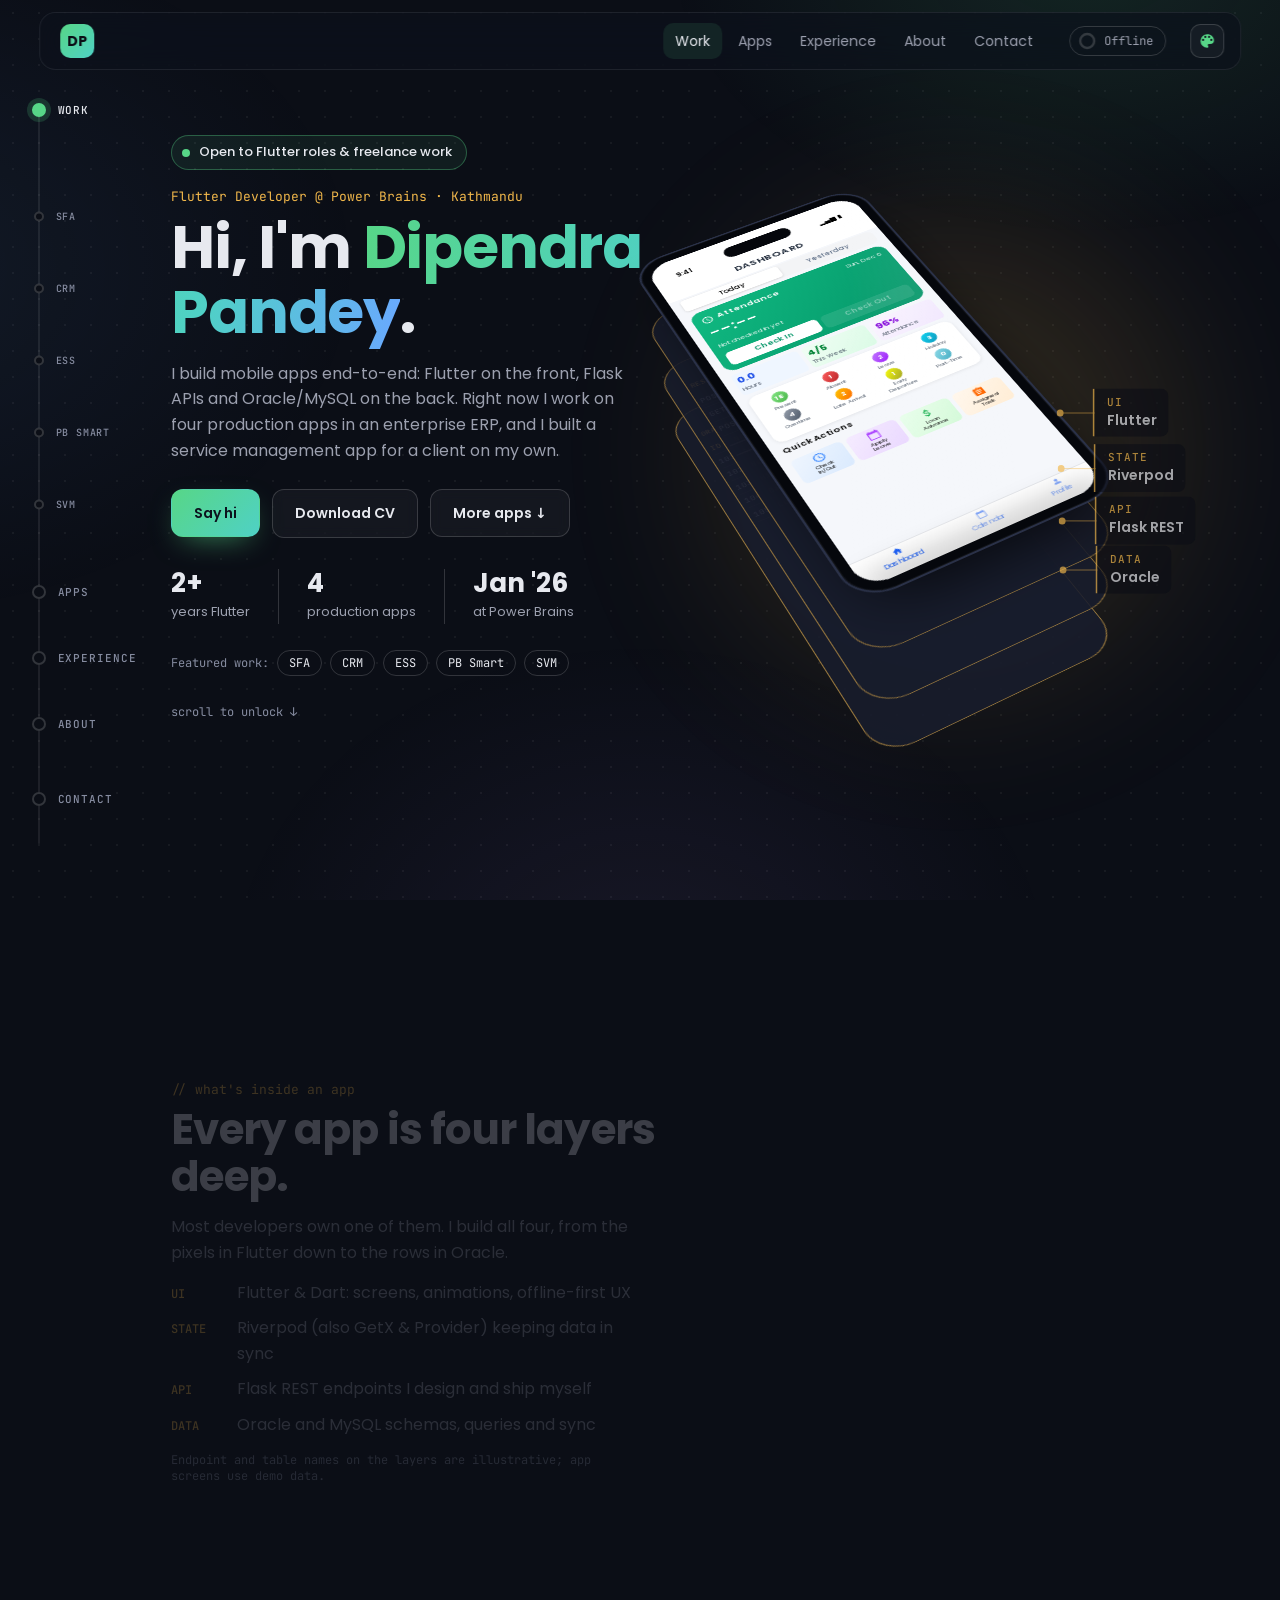
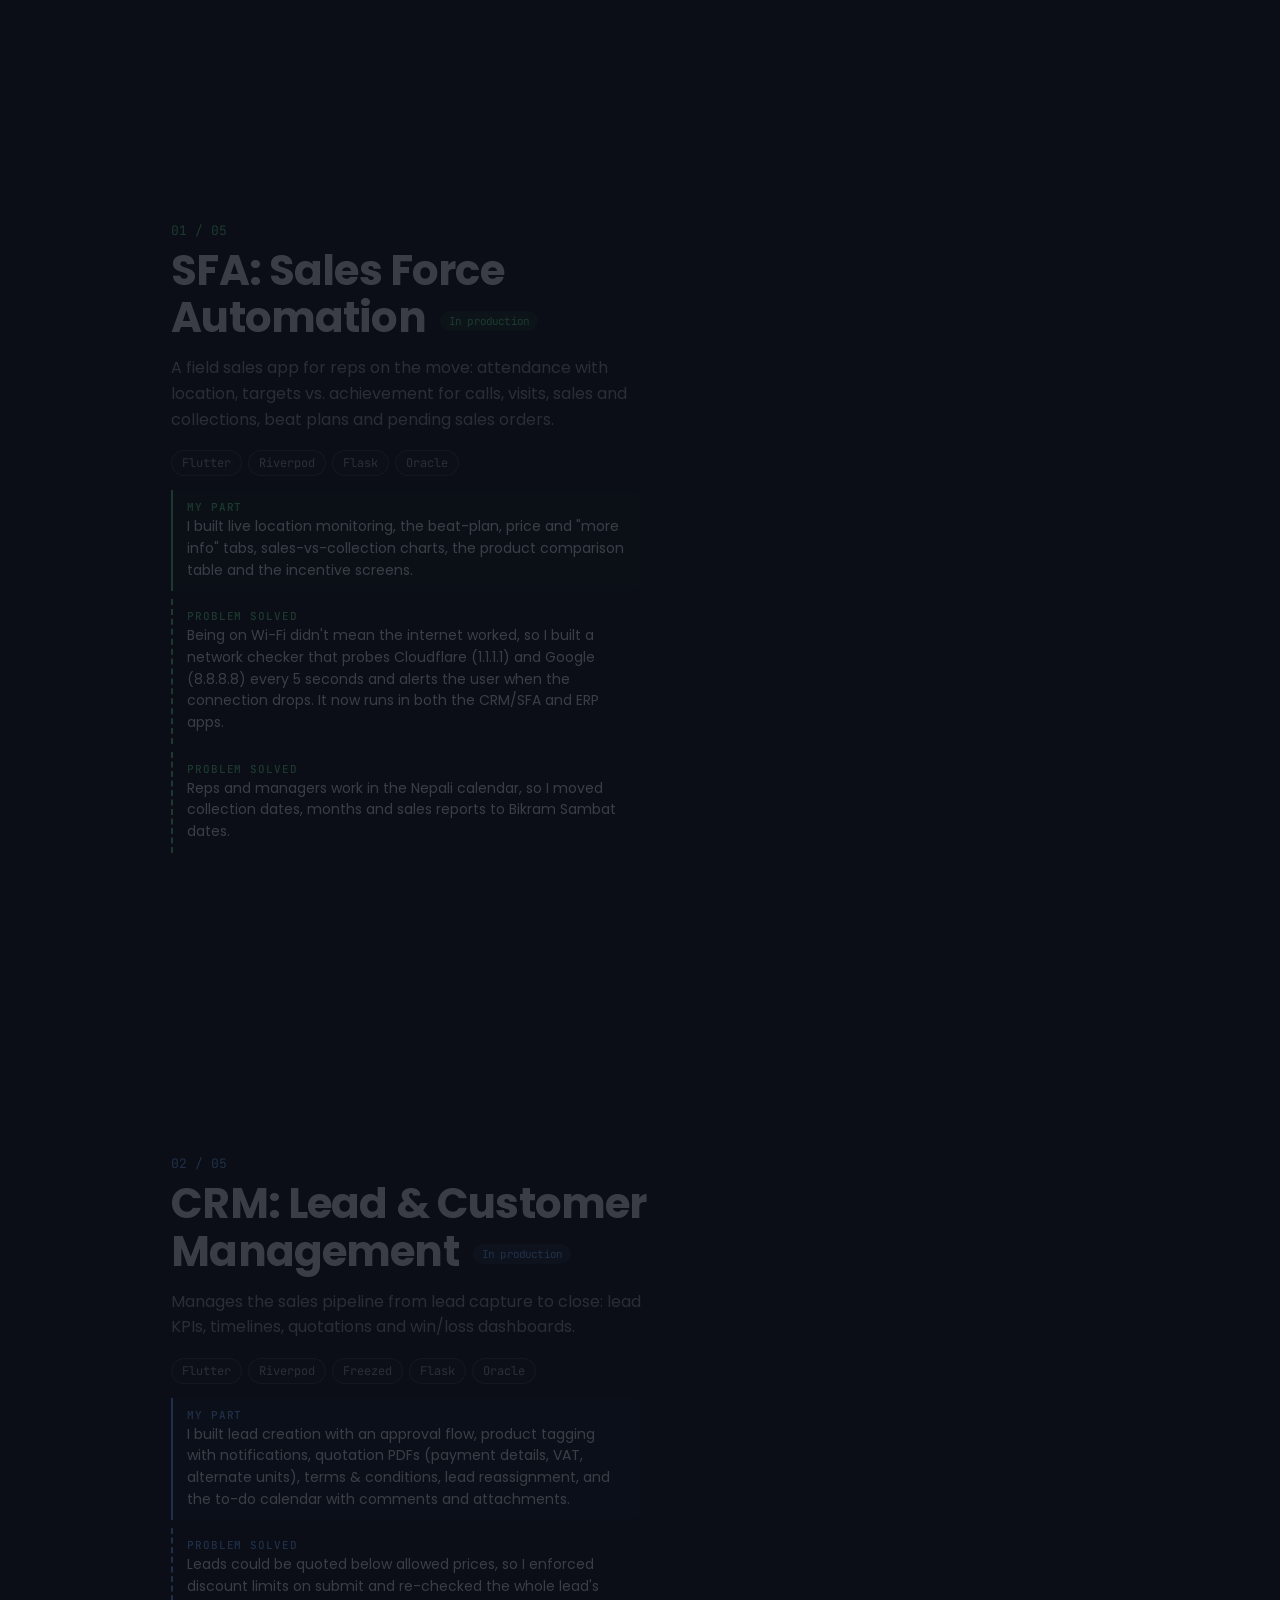
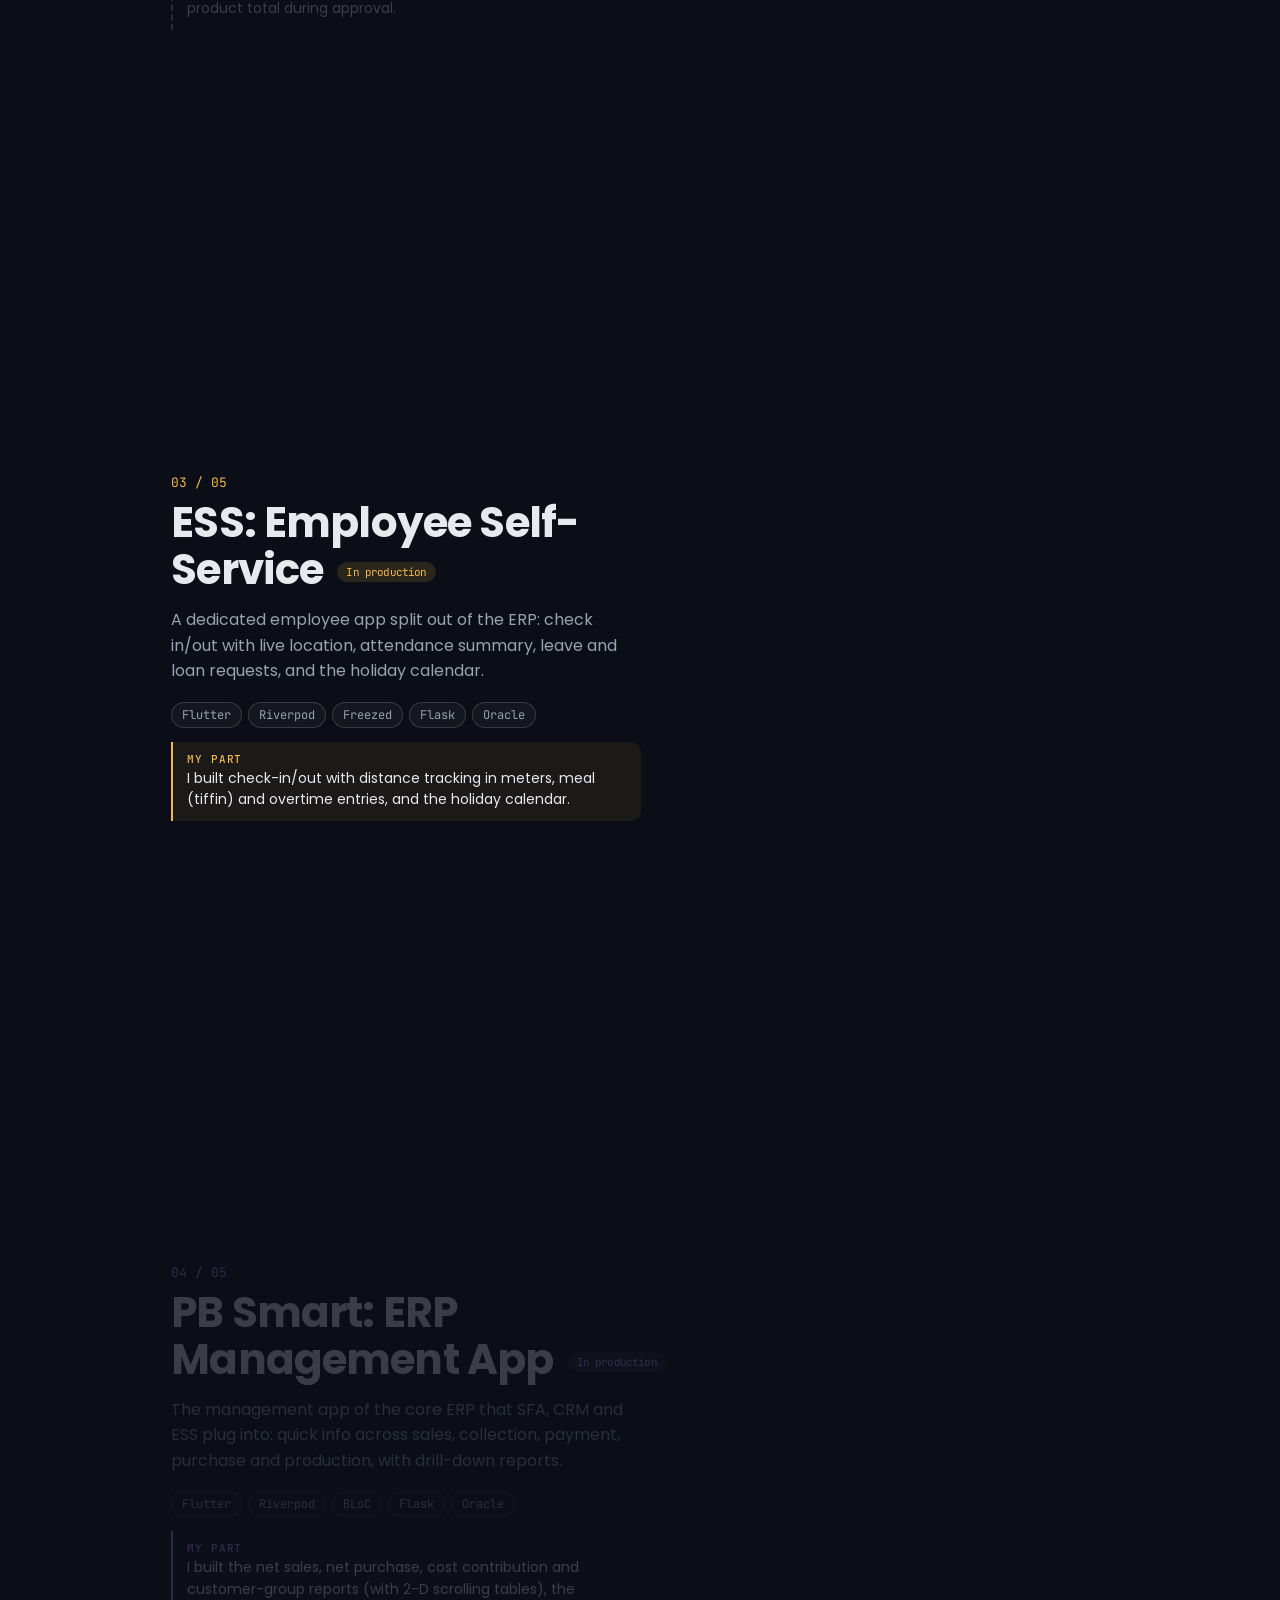
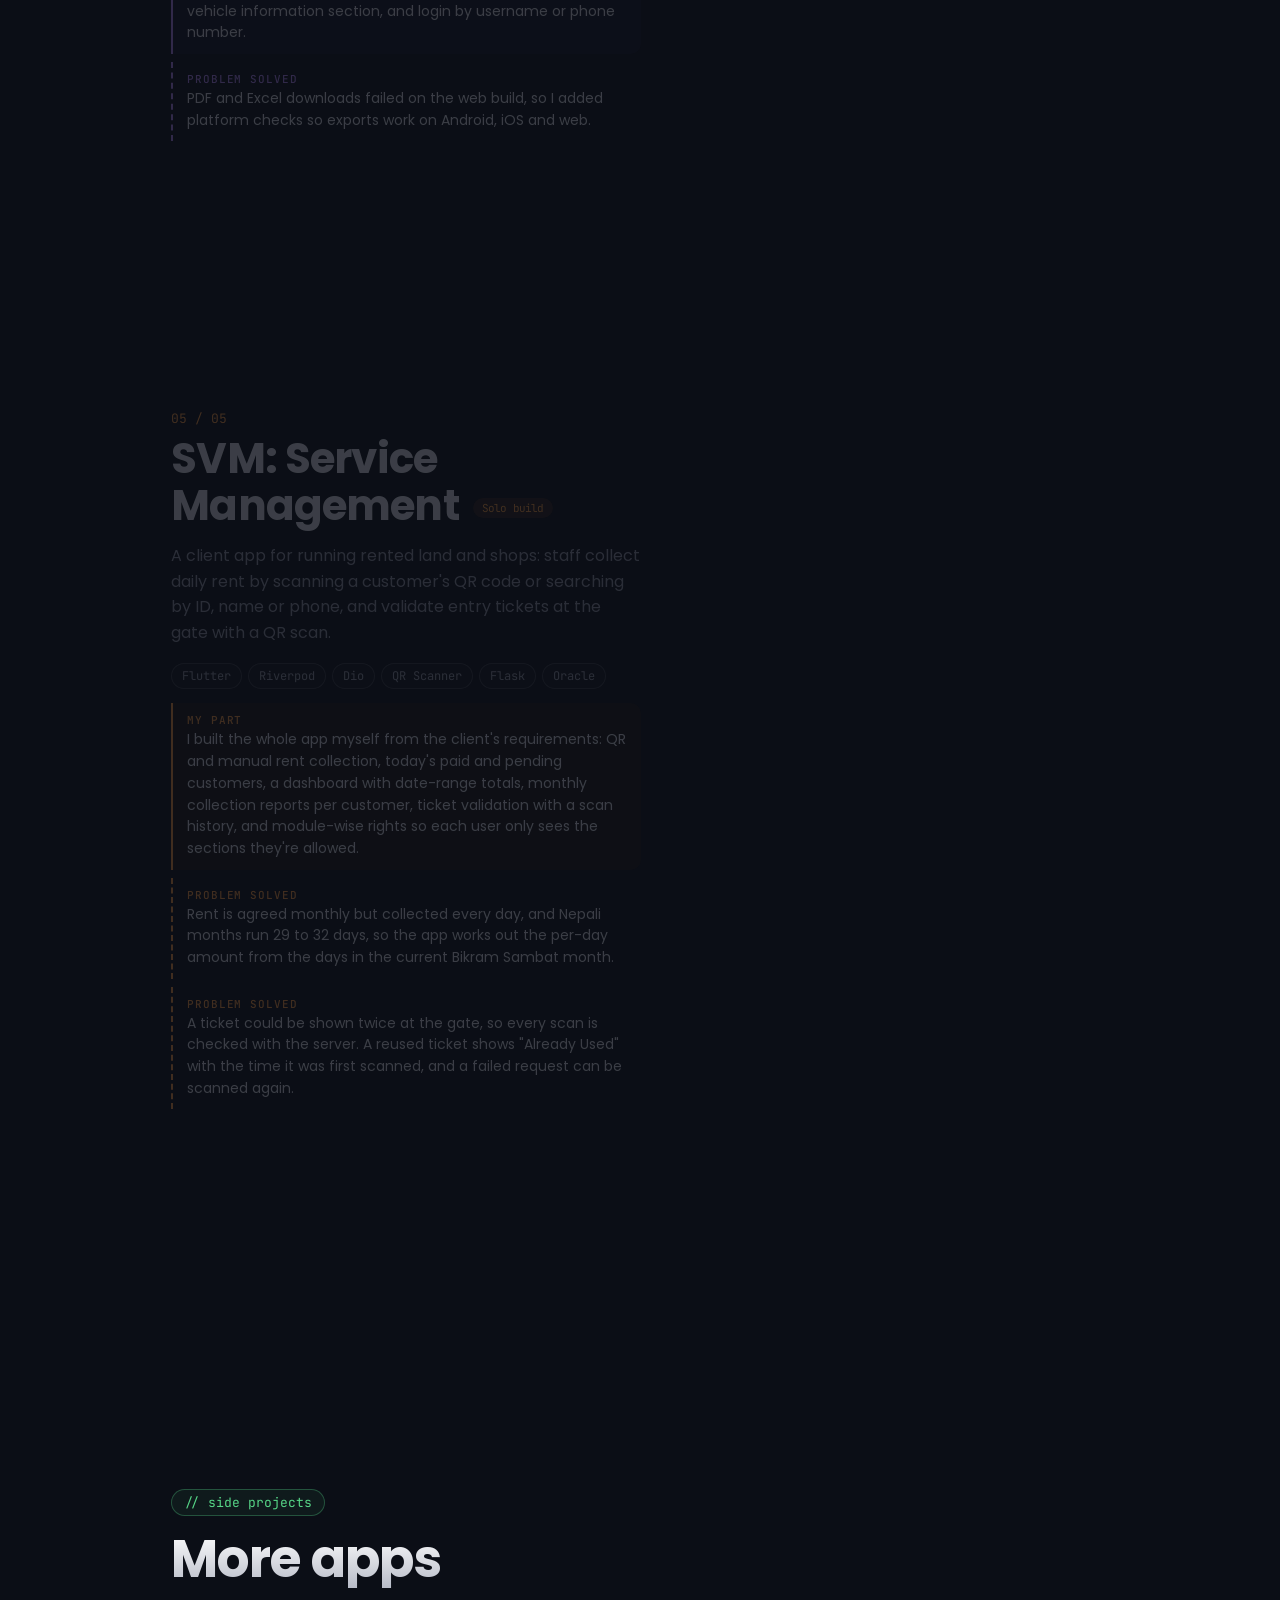
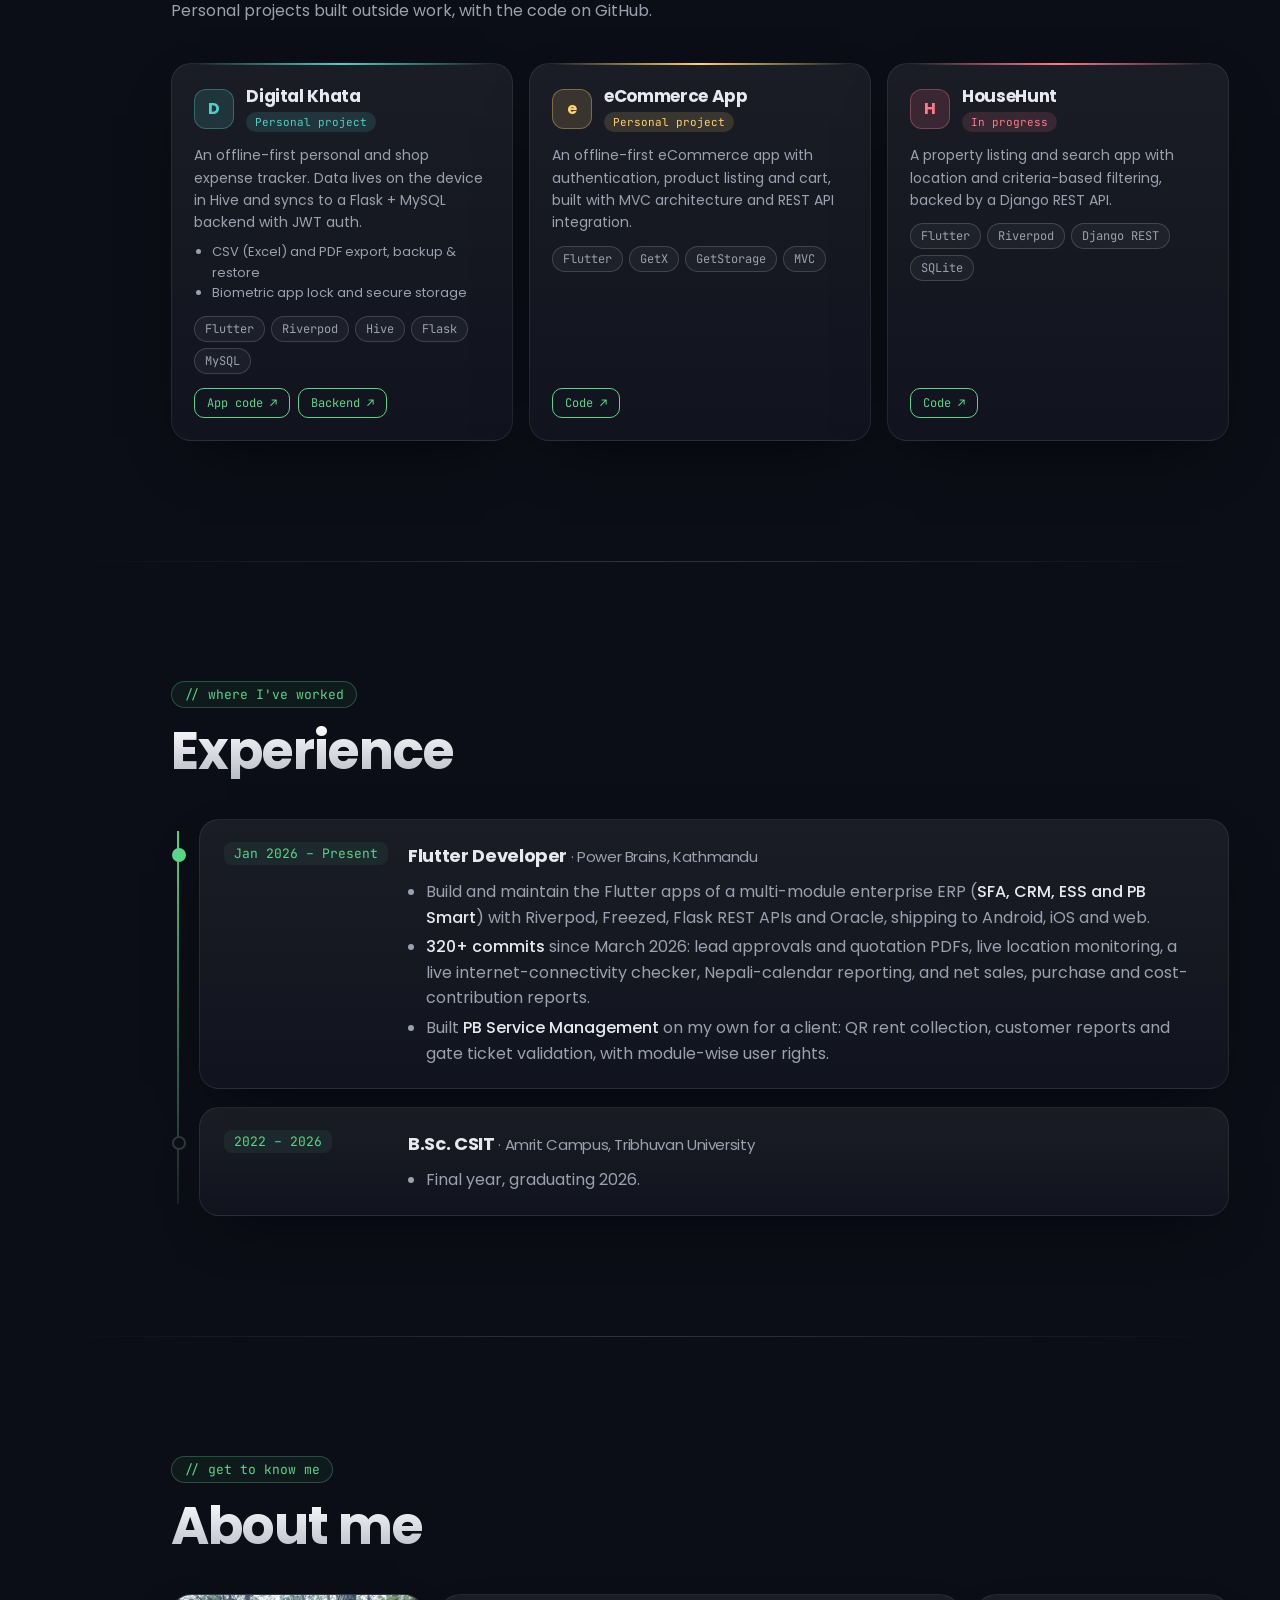
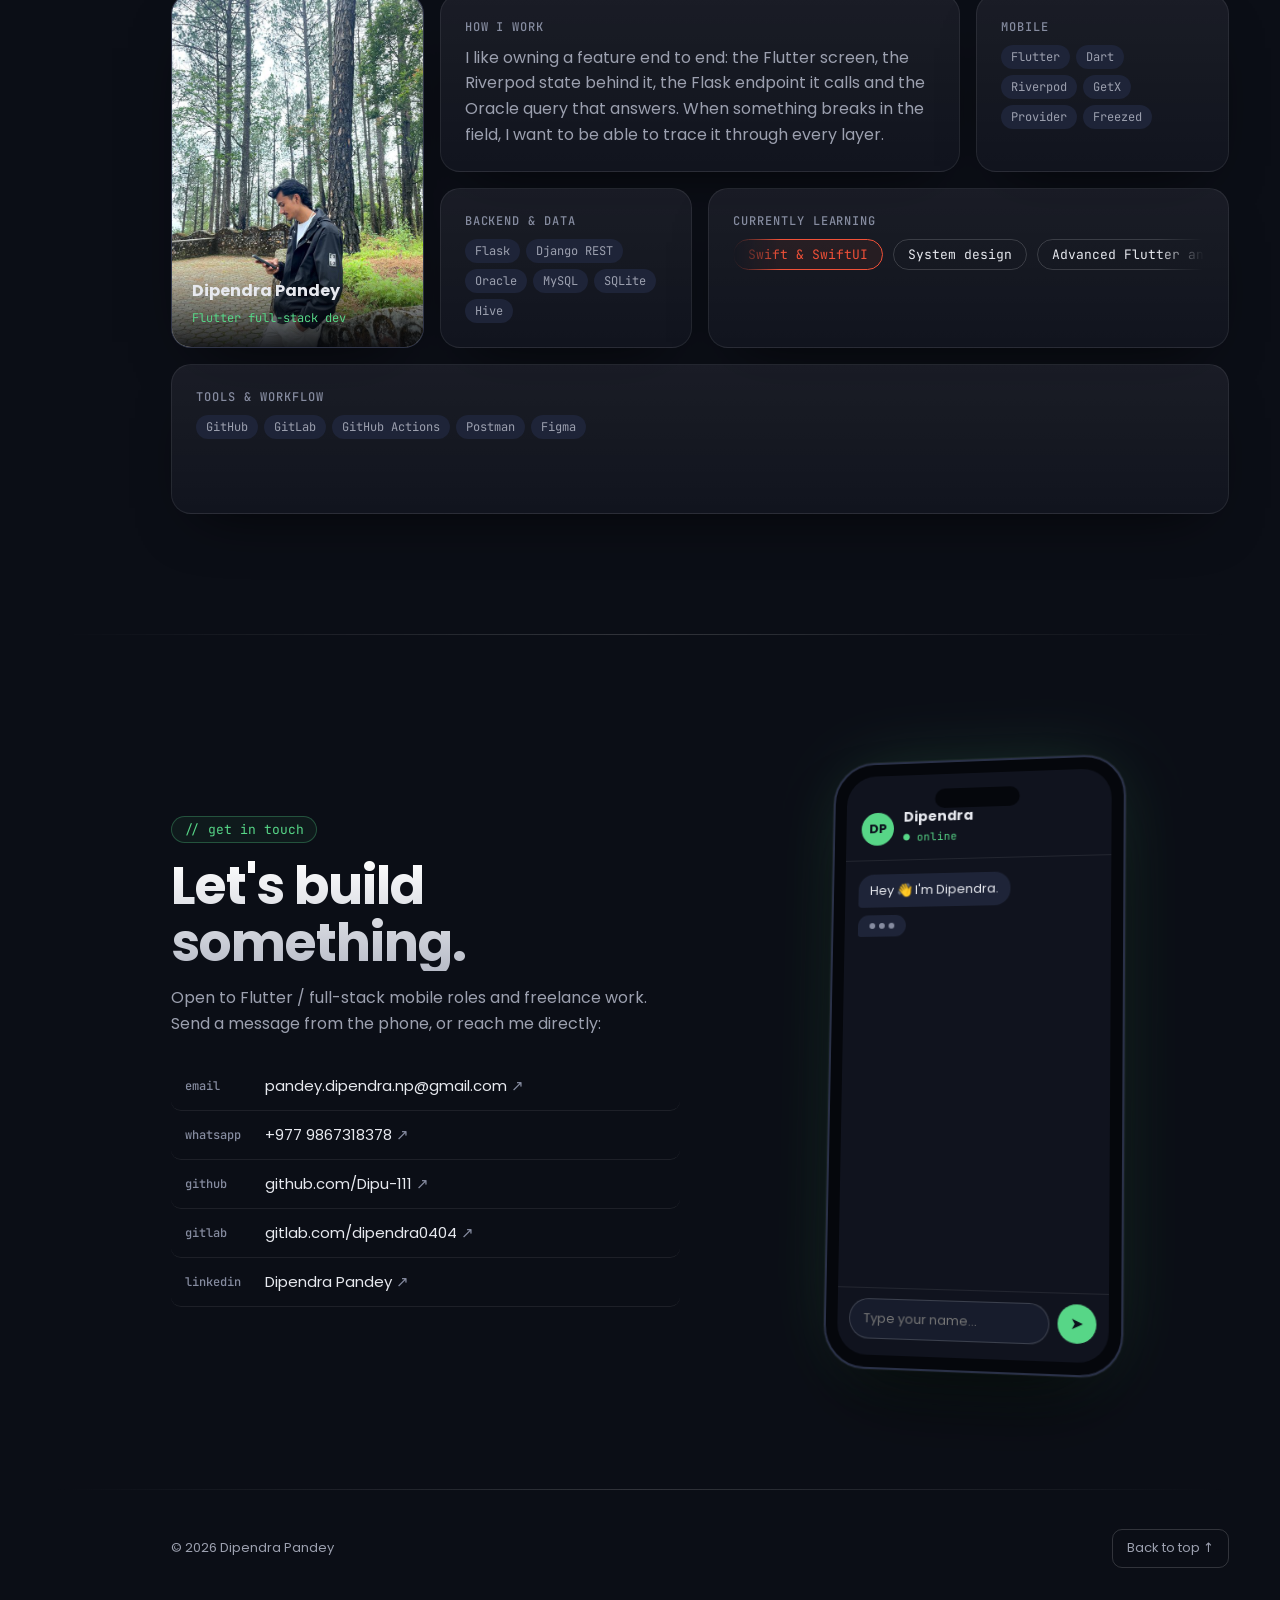
==== commit 122df713: "new app added" ====
--- a/index.html
+++ b/index.html
@@ -6,7 +6,7 @@
     <title>Dipendra Pandey | Flutter Full-Stack Developer</title>
     <meta
       name="description"
-      content="Dipendra Pandey: Flutter developer at Power Brains building enterprise mobile apps (SFA, CRM, ESS, PB Smart ERP) end-to-end with Flutter, Riverpod, Flask and Oracle."
+      content="Dipendra Pandey: Flutter developer at Power Brains building enterprise mobile apps (SFA, CRM, ESS, PB Smart ERP, Service Management) end-to-end with Flutter, Riverpod, Flask and Oracle."
     />
     <meta name="theme-color" content="#0b0e16" />
 
@@ -17,7 +17,7 @@
     />
     <meta
       property="og:description"
-      content="Flutter developer at Power Brains. 2+ years of Flutter, 4 production enterprise apps: SFA, CRM, ESS and PB Smart ERP."
+      content="Flutter developer at Power Brains. 2+ years of Flutter, 5 enterprise apps: SFA, CRM, ESS, PB Smart ERP and a service management app built solo."
     />
     <meta property="og:type" content="website" />
     <meta
@@ -160,7 +160,8 @@
             <p>
               I build mobile apps end-to-end: Flutter on the front, Flask APIs
               and Oracle/MySQL on the back. Right now I work on four production
-              apps in an enterprise ERP.
+              apps in an enterprise ERP, and I built a service management app
+              for a client on my own.
             </p>
             <div class="hero-btns">
               <a href="#contact" class="btn">Say hi</a>
@@ -363,6 +364,11 @@
                   internet-connectivity checker, Nepali-calendar reporting, and
                   net sales, purchase and cost-contribution reports.
                 </li>
+                <li>
+                  Built <b>PB Service Management</b> on my own for a client:
+                  QR rent collection, customer reports and gate ticket
+                  validation, with module-wise user rights.
+                </li>
               </ul>
             </div>
           </article>
@@ -572,7 +578,8 @@
           <p>
             SFA (Sales Force Automation), CRM, ESS (Employee Self-Service) and
             PB Smart ERP: production Flutter apps built at Power Brains with
-            Riverpod, Flask and Oracle.
+            Riverpod, Flask and Oracle. Plus PB Service Management, a rent
+            collection and ticket validation app I built on my own.
           </p>
         </div>
       </section>
--- a/css/app-screens.css
+++ b/css/app-screens.css
@@ -1,6 +1,6 @@
 /* =====================================================================
-   app-screens.css: the four work apps rebuilt from their Flutter code
-   (SFA, CRM, ESS, PB Smart). Light theme like the real apps. Every size
+   app-screens.css: the work apps rebuilt from their Flutter code
+   (SFA, CRM, ESS, PB Smart, SVM). Light theme like the real apps. Every size
    is in em, so the screens scale with the phone (--pw) they sit in.
    ===================================================================== */
 
@@ -885,3 +885,678 @@
 .mchart span:nth-child(even) {
   background: #90caf9;
 }
+
+/* ---------- SVM (colours from constant_colors.dart) ---------- */
+.svm {
+  background: #f3f6fc;
+  color: #0f1b3d;
+}
+.sv-hd {
+  flex: none;
+  display: flex;
+  align-items: center;
+  gap: 0.5em;
+  padding: 0.3em 0.75em 0;
+}
+.sv-logo,
+.sv-menu {
+  flex: none;
+  display: grid;
+  place-items: center;
+  width: 2.1em;
+  height: 2.1em;
+  border-radius: 0.6em;
+}
+.sv-logo {
+  background: linear-gradient(135deg, #1d61e7, #0d3fa6);
+  color: #fff;
+}
+.sv-menu {
+  border: 0;
+  background: #fff;
+  color: #1d61e7;
+  cursor: pointer;
+}
+.sv-ttl {
+  flex: 1;
+  min-width: 0;
+  display: flex;
+  flex-direction: column;
+  line-height: 1.25;
+}
+.sv-ttl b {
+  overflow: hidden;
+  font-size: 0.8em;
+  white-space: nowrap;
+  text-overflow: ellipsis;
+}
+.sv-ttl small {
+  font-size: 0.6em;
+  color: #6b7280;
+}
+.sv-sw {
+  flex: none;
+  display: flex;
+  gap: 0.2em;
+  margin: 0.5em 0.75em 0.45em;
+  padding: 0.2em;
+  border-radius: 0.8em;
+  background: #fff;
+}
+.sv-sw button {
+  flex: 1;
+  min-width: 0;
+  display: flex;
+  align-items: center;
+  justify-content: center;
+  gap: 0.3em;
+  padding: 0.45em 0.3em;
+  border: 0;
+  border-radius: 0.6em;
+  background: none;
+  font-size: 0.56em;
+  font-weight: 500;
+  color: #6b7280;
+  cursor: pointer;
+}
+.sv-sw button span {
+  overflow: hidden;
+  white-space: nowrap;
+  text-overflow: ellipsis;
+}
+.sv-sw button.on {
+  background: #1d61e7;
+  font-weight: 600;
+  color: #fff;
+}
+.svm .abody {
+  gap: 0.45em;
+  padding-top: 0;
+}
+.sv-nav {
+  border-top: 1px solid #e3e8f2;
+  background: #fff;
+  color: #6b7280;
+}
+.sv-nav button {
+  opacity: 1;
+  font-weight: 600;
+}
+.sv-nav button svg {
+  width: 2.6em;
+  padding: 0.15em 0;
+  border-radius: 1em;
+}
+.sv-nav button.on {
+  color: #1d61e7;
+}
+.sv-nav button.on svg {
+  background: #e6eefd;
+}
+
+/* cards, rows and badges */
+.sv-card {
+  flex: none;
+  padding: 0.55em 0.7em;
+  border: 1px solid #e3e8f2;
+  border-radius: 0.9em;
+  background: #fff;
+}
+.sv-row {
+  display: flex;
+  align-items: center;
+  gap: 0.4em;
+  font-size: 0.7em;
+}
+.sv-row.sm {
+  margin-top: 0.3em;
+  font-size: 0.56em;
+}
+.sv-mut {
+  color: #6b7280;
+}
+.sv-mut.sm {
+  font-size: 0.6em;
+}
+.sv-pct {
+  padding: 0.1em 0.5em;
+  border-radius: 1em;
+  background: #e6eefd;
+  font-weight: 700;
+  color: #1d61e7;
+}
+.sv-big {
+  font-size: 1.35em;
+  font-weight: 800;
+  line-height: 1.25;
+}
+.sv-prog {
+  height: 0.45em;
+  margin-top: 0.4em;
+  overflow: hidden;
+  border-radius: 1em;
+  background: #e6eefd;
+}
+.sv-prog i {
+  display: block;
+  height: 100%;
+  border-radius: inherit;
+  background: #1d61e7;
+  transition: width 0.4s;
+}
+.sv-2 {
+  display: grid;
+  grid-template-columns: 1fr 1fr;
+  gap: 0.4em;
+  margin-top: 0.45em;
+}
+.abody > .sv-2 {
+  flex: none;
+  margin-top: 0;
+}
+.sv-stat {
+  display: flex;
+  align-items: center;
+  gap: 0.3em;
+  padding: 0.45em 0.5em;
+  border: 0;
+  border-radius: 0.6em;
+  font-size: 0.58em;
+  font-weight: 600;
+  cursor: pointer;
+}
+.sv-stat b {
+  margin-left: auto;
+  font-size: 1.2em;
+}
+.sv-stat.ok {
+  background: rgba(22, 163, 74, 0.1);
+  color: #16a34a;
+}
+.sv-stat.no {
+  background: rgba(220, 38, 38, 0.08);
+  color: #dc2626;
+}
+.sv-start {
+  flex: none;
+  display: flex;
+  align-items: center;
+  justify-content: center;
+  gap: 0.4em;
+  padding: 0.6em;
+  border: 0;
+  border-radius: 0.8em;
+  background: #1d61e7;
+  box-shadow: 0 6px 14px rgba(29, 97, 231, 0.3);
+  font-size: 0.78em;
+  font-weight: 700;
+  color: #fff;
+  cursor: pointer;
+}
+.sv-date {
+  flex: none;
+  display: flex;
+  align-items: center;
+  gap: 0.4em;
+  font-size: 0.6em;
+  font-weight: 600;
+}
+.sv-date svg {
+  color: #1d61e7;
+}
+.sv-sec {
+  flex: none;
+  display: flex;
+  justify-content: space-between;
+  font-size: 0.7em;
+}
+.sv-sec span {
+  font-size: 0.85em;
+  color: #6b7280;
+}
+.sv-rec,
+.sv-cus {
+  display: flex;
+  align-items: center;
+  gap: 0.5em;
+  padding: 0.45em 0.6em;
+}
+.sv-rec > div:first-child,
+.sv-cus > div:nth-child(2) {
+  flex: 1;
+  min-width: 0;
+}
+.sv-rec b,
+.sv-cus b {
+  display: block;
+  overflow: hidden;
+  font-size: 0.64em;
+  white-space: nowrap;
+  text-overflow: ellipsis;
+}
+.sv-rec small,
+.sv-cus small {
+  display: block;
+  font-size: 0.52em;
+  color: #6b7280;
+}
+.sv-r {
+  flex: none;
+  display: flex;
+  flex-direction: column;
+  align-items: flex-end;
+  gap: 0.15em;
+}
+.sv-badge {
+  display: inline-block;
+  padding: 0.1em 0.5em;
+  border-radius: 1em;
+  font-size: 0.55em;
+  font-weight: 700;
+}
+.sv-r small .sv-badge {
+  font-size: 1em;
+}
+.sv-badge.ok {
+  background: rgba(22, 163, 74, 0.12);
+  color: #16a34a;
+}
+.sv-badge.no {
+  background: rgba(220, 38, 38, 0.12);
+  color: #dc2626;
+}
+.sv-av {
+  flex: none;
+  display: grid;
+  place-items: center;
+  width: 1.8em;
+  height: 1.8em;
+  border-radius: 50%;
+  background: #e6eefd;
+  font-size: 0.8em;
+  font-weight: 700;
+  color: #1d61e7;
+}
+
+/* collection */
+.sv-pt {
+  flex: none;
+  display: flex;
+  flex-direction: column;
+}
+.sv-pt b {
+  font-size: 0.85em;
+}
+.sv-pt small {
+  font-size: 0.58em;
+  color: #6b7280;
+}
+.sv-mode {
+  display: flex;
+  align-items: center;
+  gap: 0.4em;
+  padding: 0.45em;
+  border: 1.5px solid transparent;
+  border-radius: 0.7em;
+  background: #fff;
+  font-size: 0.6em;
+  text-align: left;
+  color: var(--c);
+  cursor: pointer;
+}
+.sv-mode:hover {
+  border-color: var(--c);
+}
+.sv-mode b {
+  display: block;
+  font-size: 0.95em;
+  color: #0f1b3d;
+}
+.sv-mode small {
+  font-size: 0.82em;
+  color: rgba(0, 0, 0, 0.54);
+}
+.sv-info {
+  flex: none;
+  padding: 0.45em 0.6em;
+  border-radius: 0.6em;
+  background: #e3f2fd;
+  font-size: 0.55em;
+  color: #1565c0;
+}
+.sv-name {
+  font-size: 1.05em;
+}
+.sv-kv {
+  display: flex;
+  justify-content: space-between;
+  gap: 0.5em;
+  padding: 0.22em 0;
+  font-size: 0.6em;
+}
+.sv-kv span {
+  color: rgba(0, 0, 0, 0.54);
+}
+.sv-pay {
+  display: flex;
+  width: 100%;
+  align-items: center;
+  justify-content: center;
+  gap: 0.4em;
+  margin-top: 0.45em;
+  padding: 0.55em;
+  border: 0;
+  border-radius: 0.7em;
+  background: #16a34a;
+  font-size: 0.7em;
+  font-weight: 700;
+  color: #fff;
+  cursor: pointer;
+}
+.sv-pay.done {
+  background: rgba(22, 163, 74, 0.14);
+  color: #16a34a;
+}
+.sv-out {
+  display: flex;
+  align-items: center;
+  justify-content: center;
+  gap: 0.3em;
+  padding: 0.4em;
+  border: 1px solid #1d61e7;
+  border-radius: 0.6em;
+  background: #fff;
+  font-size: 0.56em;
+  font-weight: 600;
+  color: #1d61e7;
+  cursor: pointer;
+}
+.sv-search {
+  flex: none;
+  padding: 0.55em 0.7em;
+  border: 1px solid #e3e8f2;
+  border-radius: 0.7em;
+  background: #fff;
+  font-size: 0.6em;
+  color: #6b7280;
+}
+.sheet .sv-cus {
+  margin-bottom: 0.4em;
+  font-size: 1.15em;
+}
+.sv-field {
+  margin-bottom: 0.5em;
+  padding: 0.35em 0.6em;
+  border: 1px solid rgba(21, 101, 192, 0.65);
+  border-radius: 0.3em;
+  background: #dce3ea;
+  font-weight: 600;
+}
+.sv-field small {
+  display: block;
+  font-size: 0.7em;
+  font-weight: 400;
+  color: #1565c0;
+}
+.sv-drawer {
+  display: flex;
+  align-items: center;
+  gap: 0.6em;
+  margin-bottom: 0.6em;
+  padding: 0.7em;
+  border-radius: 1em;
+  background: #1d61e7;
+  color: #fff;
+}
+.sv-drawer .sv-av {
+  background: #fff;
+}
+.sv-drawer small {
+  display: block;
+  opacity: 0.8;
+}
+.sheet .sv-kv {
+  font-size: 0.9em;
+}
+.sv-ver {
+  margin-top: 0.6em;
+  font-size: 0.75em;
+  text-align: center;
+  color: #6b7280;
+}
+
+/* tickets */
+.sv-hero {
+  flex: none;
+  display: flex;
+  align-items: center;
+  gap: 0.5em;
+  padding: 0.7em 0.75em;
+  border-radius: 1em;
+  background: linear-gradient(135deg, #1d61e7, #0d3fa6);
+  color: #fff;
+}
+.sv-hero > div {
+  flex: 1;
+  min-width: 0;
+}
+.sv-hero b {
+  font-size: 0.85em;
+}
+.sv-hero small {
+  display: block;
+  margin-top: 0.2em;
+  font-size: 0.52em;
+  opacity: 0.85;
+}
+.sv-hero .sv-hint {
+  margin-top: 0.5em;
+  font-weight: 600;
+  opacity: 1;
+}
+.sv-live {
+  display: inline-flex;
+  align-items: center;
+  gap: 0.3em;
+  margin-left: 0.4em;
+  padding: 0.1em 0.5em;
+  border-radius: 1em;
+  background: rgba(255, 255, 255, 0.18);
+  font-size: 0.5em;
+  vertical-align: 0.2em;
+}
+.sv-live i {
+  width: 0.55em;
+  height: 0.55em;
+  border-radius: 50%;
+  background: #4ade80;
+}
+.sv-scan {
+  flex: none;
+  display: grid;
+  place-items: center;
+  width: 3.2em;
+  height: 3.2em;
+  border-radius: 50%;
+  background: #fff;
+  color: #1d61e7;
+  animation: svPulse 1.8s ease-out infinite;
+}
+.sv-scan svg {
+  width: 1.7em;
+  height: 1.7em;
+}
+.sv-scan.busy svg {
+  animation: svBlink 0.6s ease-in-out infinite alternate;
+}
+@keyframes svPulse {
+  0% {
+    box-shadow: 0 0 0 0 rgba(255, 255, 255, 0.5);
+  }
+  100% {
+    box-shadow: 0 0 0 0.8em rgba(255, 255, 255, 0);
+  }
+}
+@keyframes svBlink {
+  to {
+    opacity: 0.3;
+  }
+}
+.sv-4 {
+  flex: none;
+  display: grid;
+  grid-template-columns: repeat(4, 1fr);
+  gap: 0.3em;
+}
+.sv-ts {
+  display: flex;
+  flex-direction: column;
+  align-items: center;
+  padding: 0.4em 0.2em;
+  border: 1px solid #e3e8f2;
+  border-radius: 0.7em;
+  background: #fff;
+  color: var(--c);
+}
+.sv-ts b {
+  font-size: 0.8em;
+  color: #0f1b3d;
+}
+.sv-ts small {
+  font-size: 0.54em;
+  color: #6b7280;
+}
+.sv-empty {
+  display: flex;
+  flex-direction: column;
+  align-items: center;
+  gap: 0.25em;
+  padding: 1em 0.7em;
+  border-radius: 1.1em;
+  font-size: 0.7em;
+  text-align: center;
+  color: #6b7280;
+}
+.sv-empty svg {
+  width: 2em;
+  height: 2em;
+  opacity: 0.35;
+}
+.sv-empty b {
+  color: #0f1b3d;
+}
+.sv-empty small {
+  font-size: 0.8em;
+}
+.sv-spin {
+  width: 1.6em;
+  height: 1.6em;
+  border: 0.2em solid #e6eefd;
+  border-top-color: #1d61e7;
+  border-radius: 50%;
+  animation: svSpin 0.7s linear infinite;
+}
+@keyframes svSpin {
+  to {
+    transform: rotate(360deg);
+  }
+}
+.sv-res {
+  flex: none;
+  overflow: hidden;
+  padding-bottom: 0.4em;
+  border: 1.5px solid color-mix(in srgb, var(--c) 35%, transparent);
+  border-radius: 1.1em;
+  background: #fff;
+  box-shadow: 0 6px 14px color-mix(in srgb, var(--c) 14%, transparent);
+  animation: svIn 0.3s cubic-bezier(0.2, 0.8, 0.2, 1);
+}
+.sv-res .sv-kv {
+  padding: 0.2em 0.9em;
+}
+.sv-band {
+  display: flex;
+  flex-direction: column;
+  align-items: center;
+  gap: 0.2em;
+  padding: 0.7em 0.7em 0.6em;
+  background: color-mix(in srgb, var(--c) 10%, transparent);
+  color: var(--c);
+}
+.sv-band b {
+  font-size: 1em;
+  font-weight: 800;
+}
+.sv-band small {
+  padding: 0.1em 0.6em;
+  border-radius: 1em;
+  background: color-mix(in srgb, var(--c) 14%, transparent);
+  font-size: 0.55em;
+  font-weight: 600;
+}
+.sv-ring {
+  display: grid;
+  place-items: center;
+  width: 2.4em;
+  height: 2.4em;
+  border-radius: 50%;
+  background: var(--c);
+  box-shadow: 0 4px 12px color-mix(in srgb, var(--c) 40%, transparent);
+  color: #fff;
+}
+.sv-ring svg {
+  width: 1.5em;
+  height: 1.5em;
+}
+/* dashed tear line with half-circle notches, like a paper ticket */
+.sv-dash {
+  position: relative;
+  margin: 0.35em 0.6em;
+  border-top: 1.5px dashed #e3e8f2;
+}
+.sv-dash::before,
+.sv-dash::after {
+  content: "";
+  position: absolute;
+  top: -0.45em;
+  width: 0.8em;
+  height: 0.8em;
+  border-radius: 50%;
+  background: #f3f6fc;
+}
+.sv-dash::before {
+  left: -1.05em;
+}
+.sv-dash::after {
+  right: -1.05em;
+}
+@keyframes svIn {
+  from {
+    opacity: 0;
+    transform: scale(0.94);
+  }
+}
+@media (prefers-reduced-motion: reduce) {
+  .sv-scan,
+  .sv-scan.busy svg,
+  .sv-res {
+    animation: none;
+  }
+}
+.sv-ms small {
+  display: flex;
+  align-items: center;
+  gap: 0.3em;
+  font-size: 0.56em;
+}
+.sv-ms small span {
+  color: #6b7280;
+}
+.sv-ms b {
+  display: block;
+  margin-top: 0.2em;
+  font-size: 0.78em;
+}
+.sv-bottom {
+  margin-top: auto;
+}
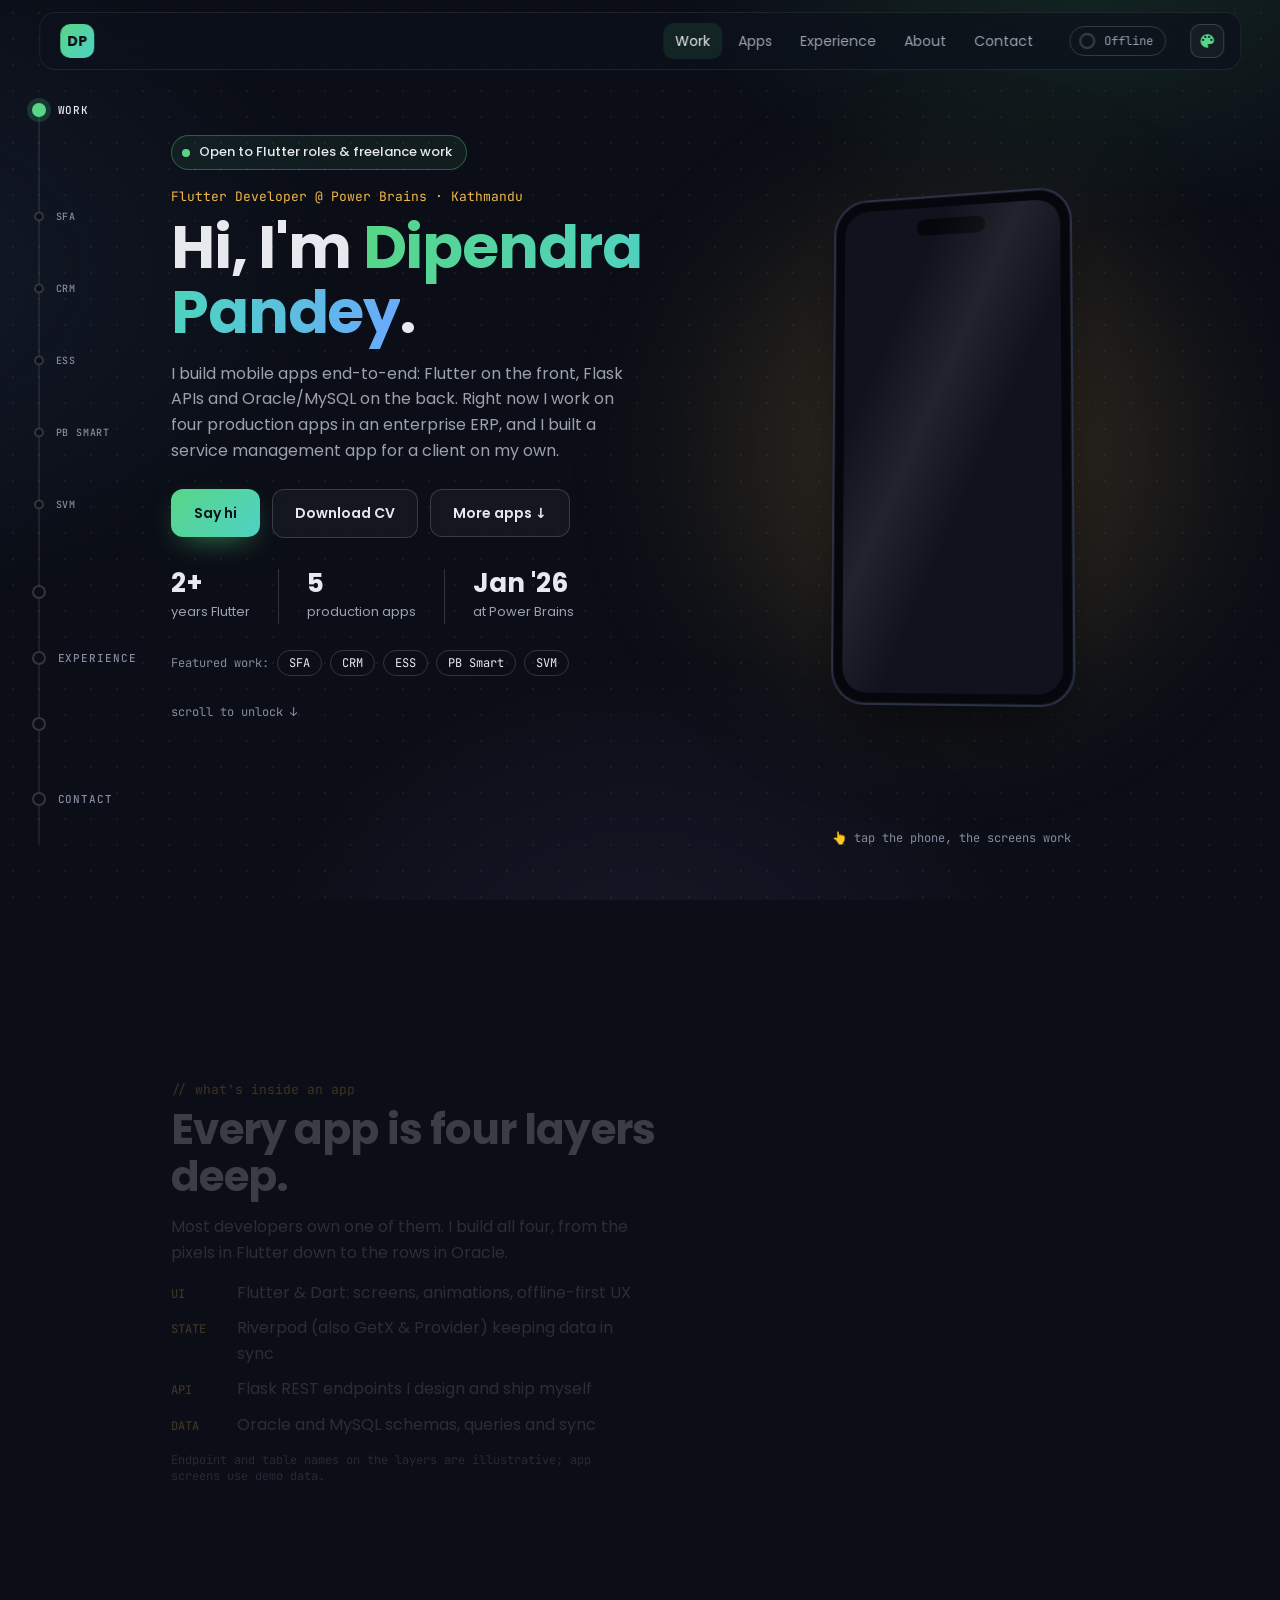
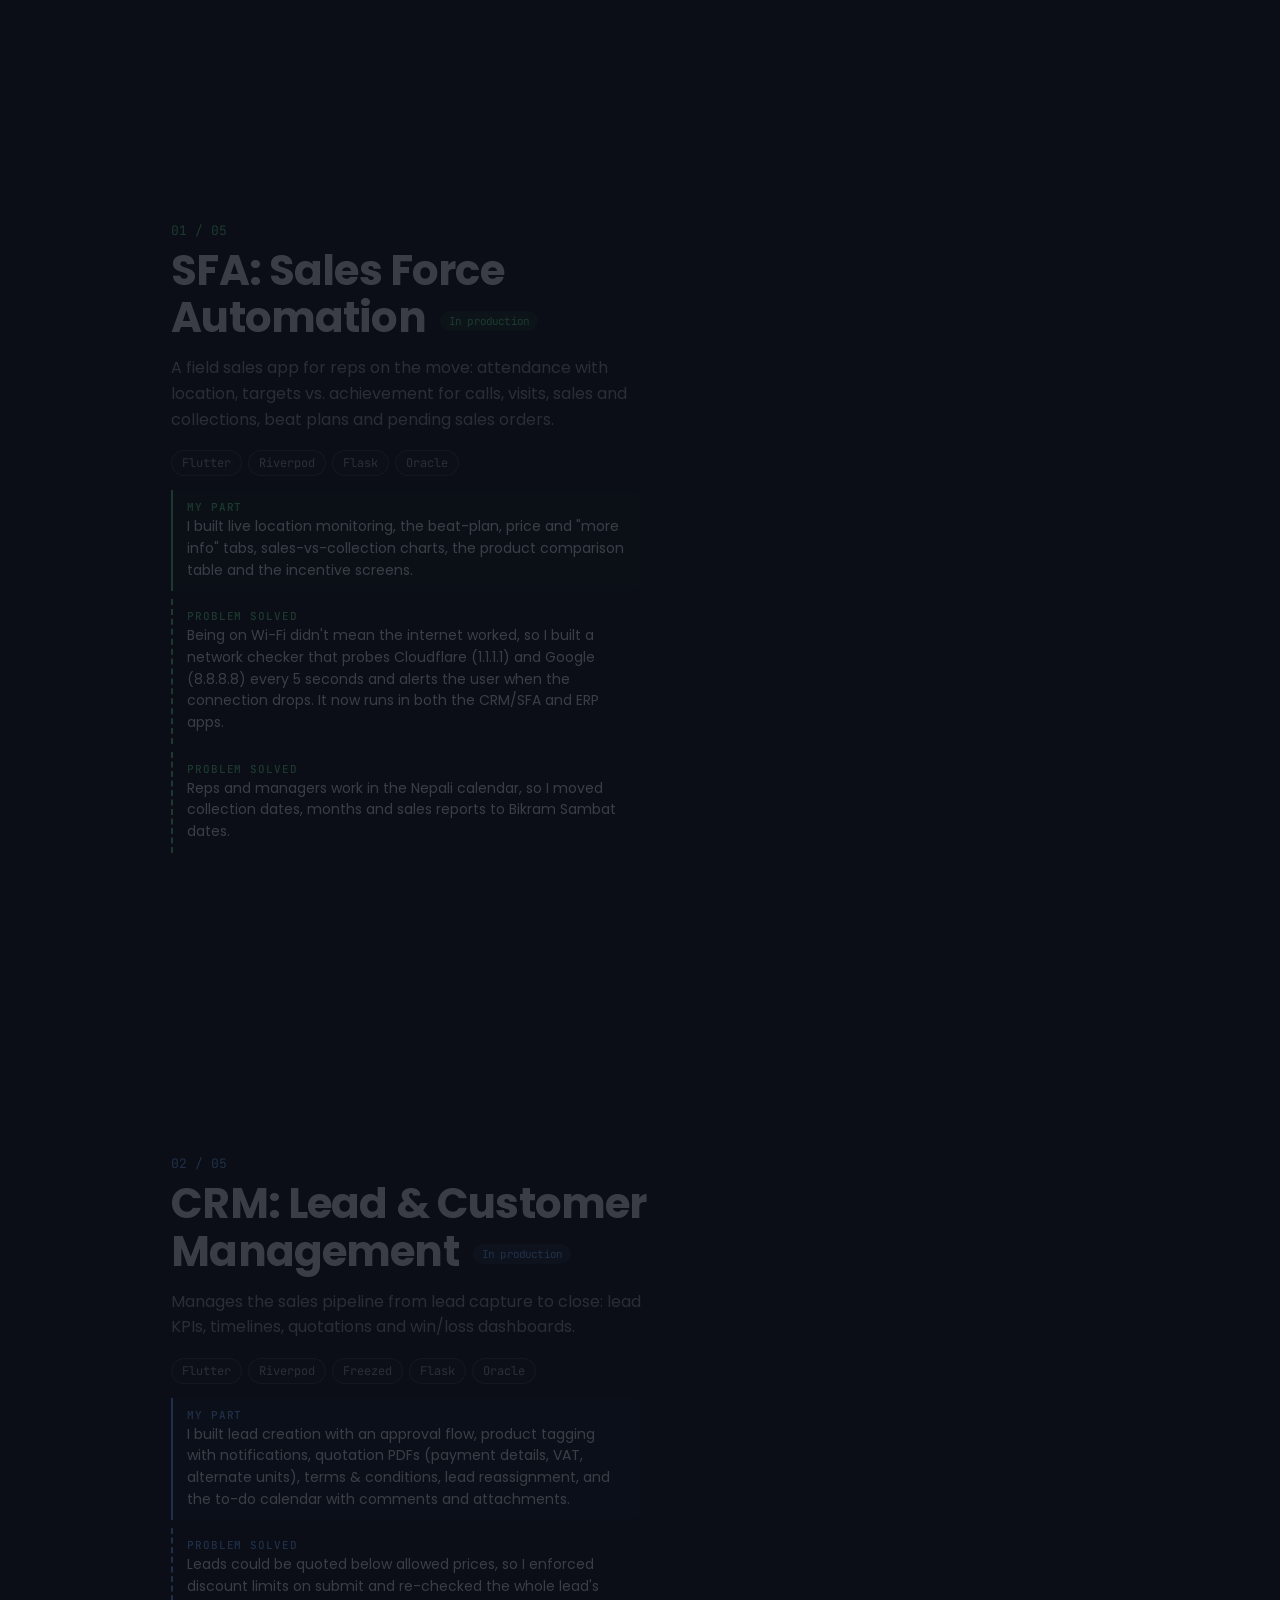
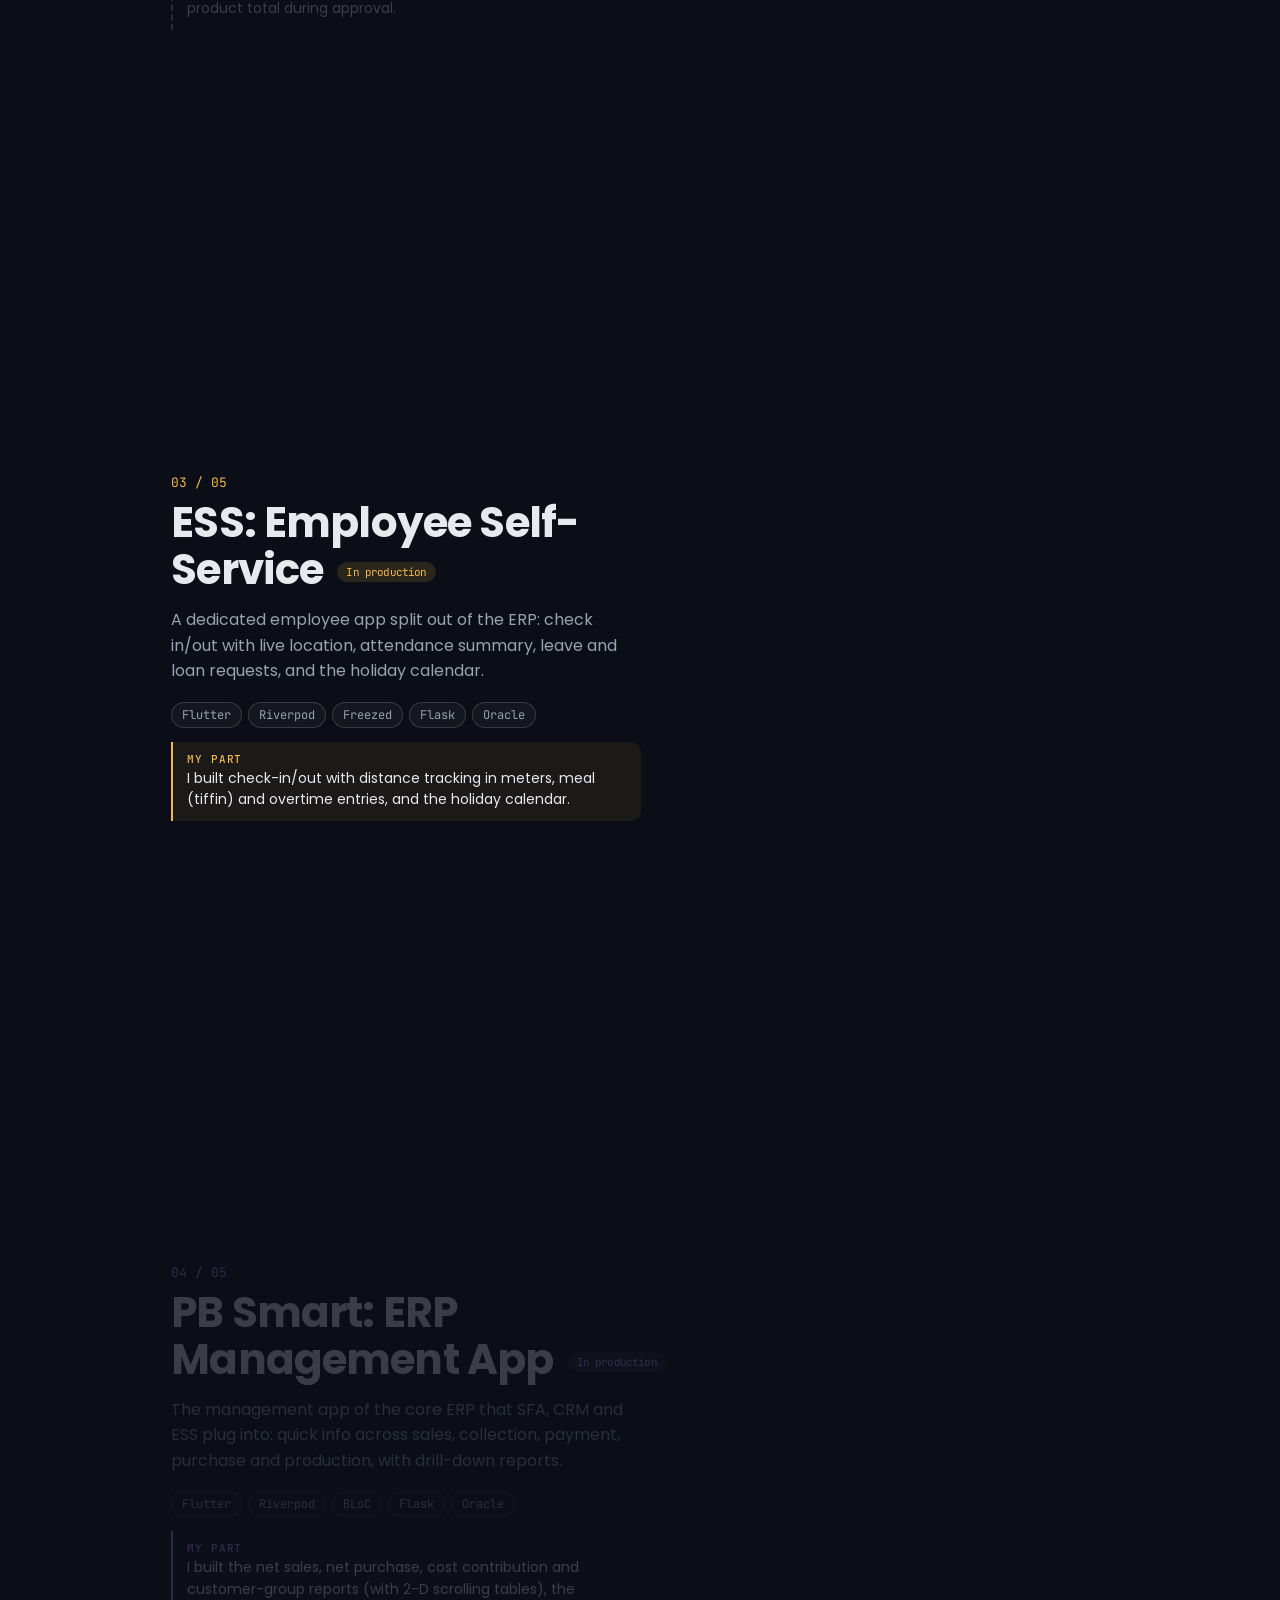
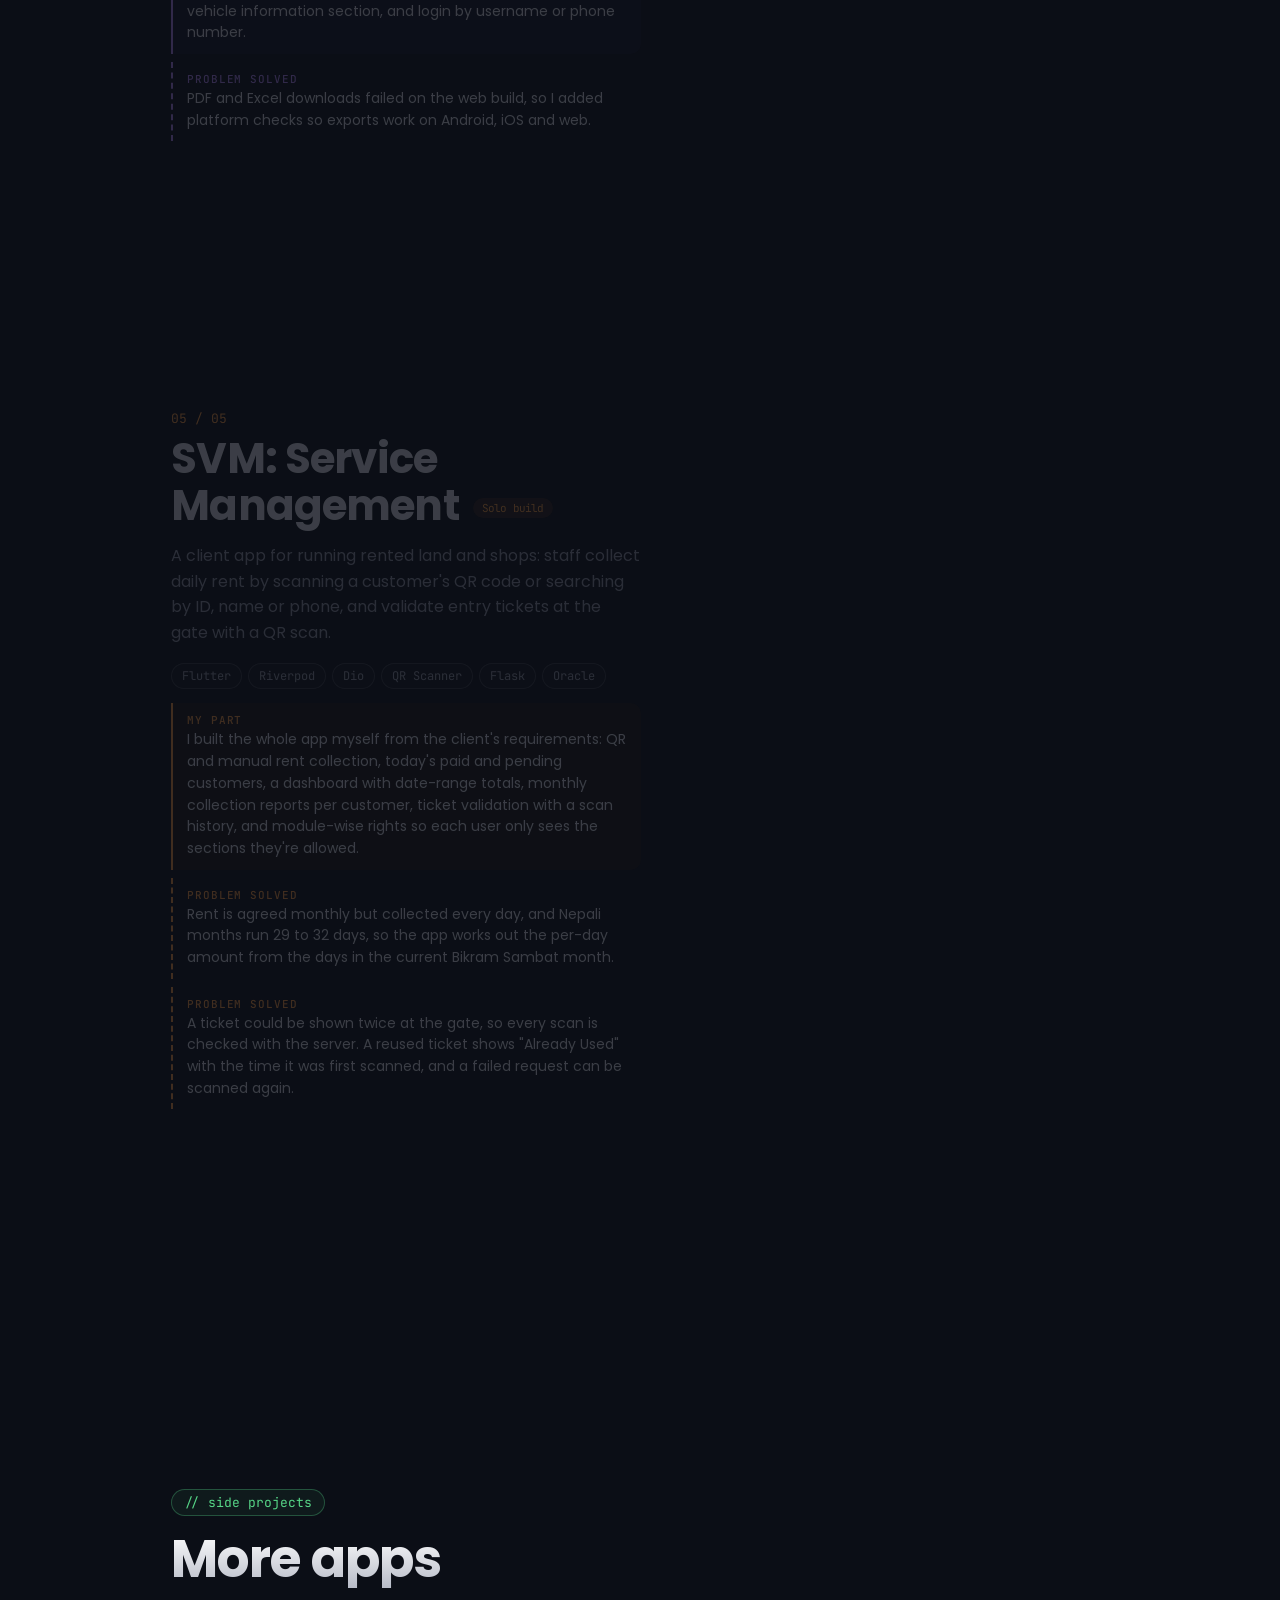
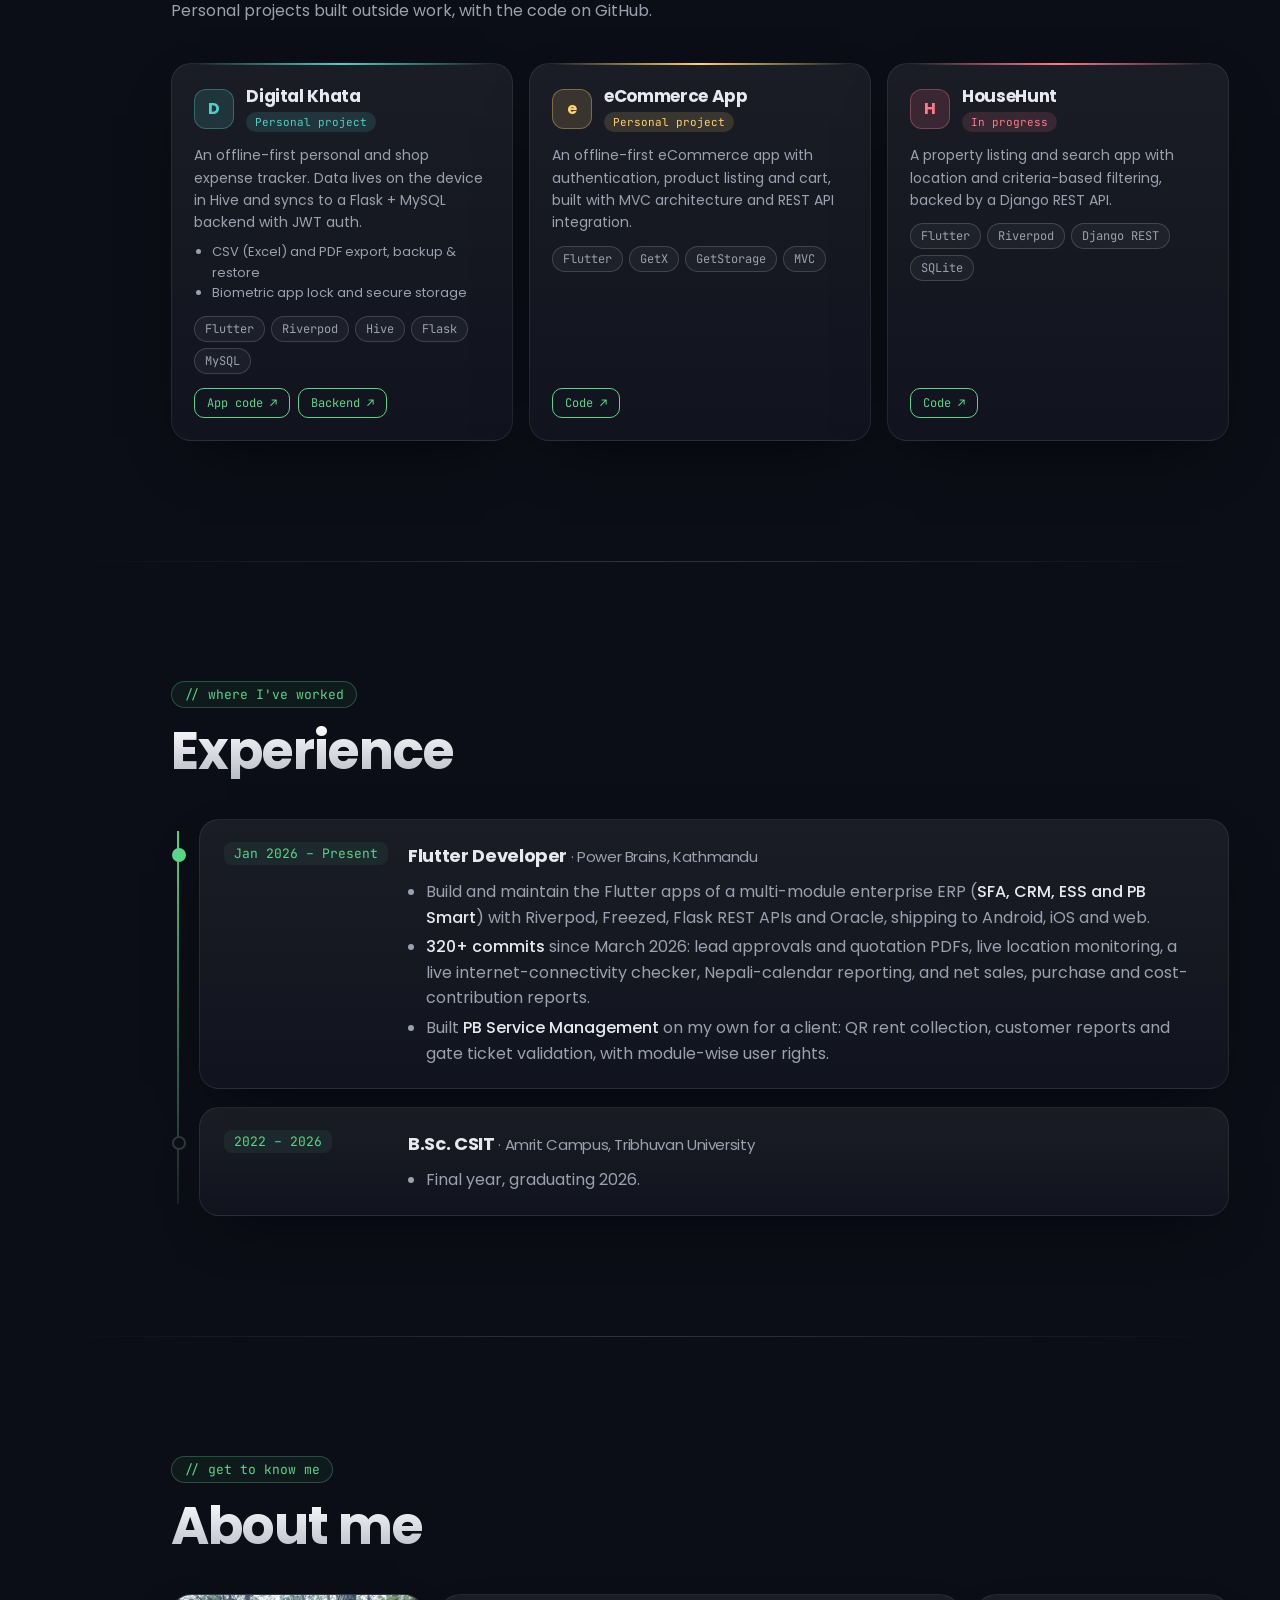
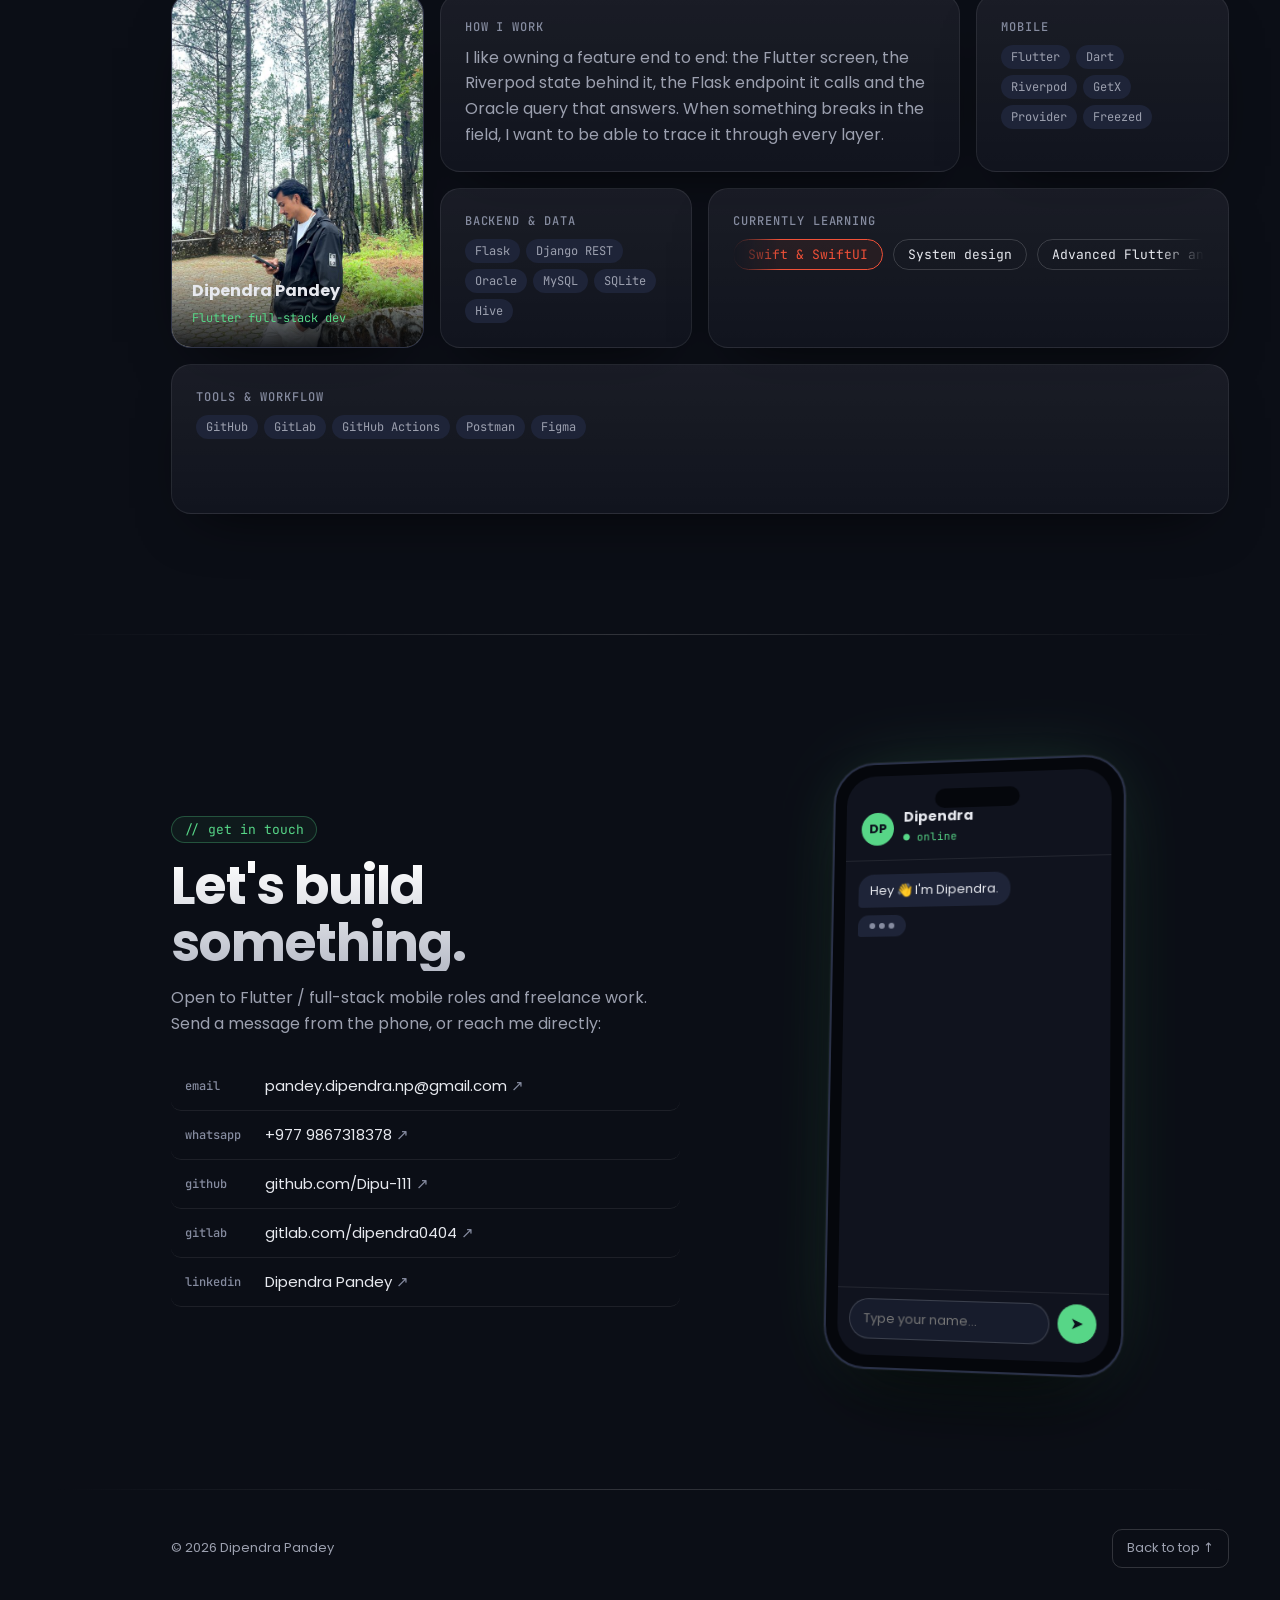
==== commit 0d4c1b54: "cv updated" ====
--- a/index.html
+++ b/index.html
@@ -172,7 +172,7 @@
             </div>
             <div class="stats">
               <div><b>2+</b><span>years Flutter</span></div>
-              <div><b>4</b><span>production apps</span></div>
+              <div><b>5</b><span>production apps</span></div>
               <div><b>Jan '26</b><span>at Power Brains</span></div>
             </div>
             <div class="jump" id="jump"><span>Featured work:</span></div>
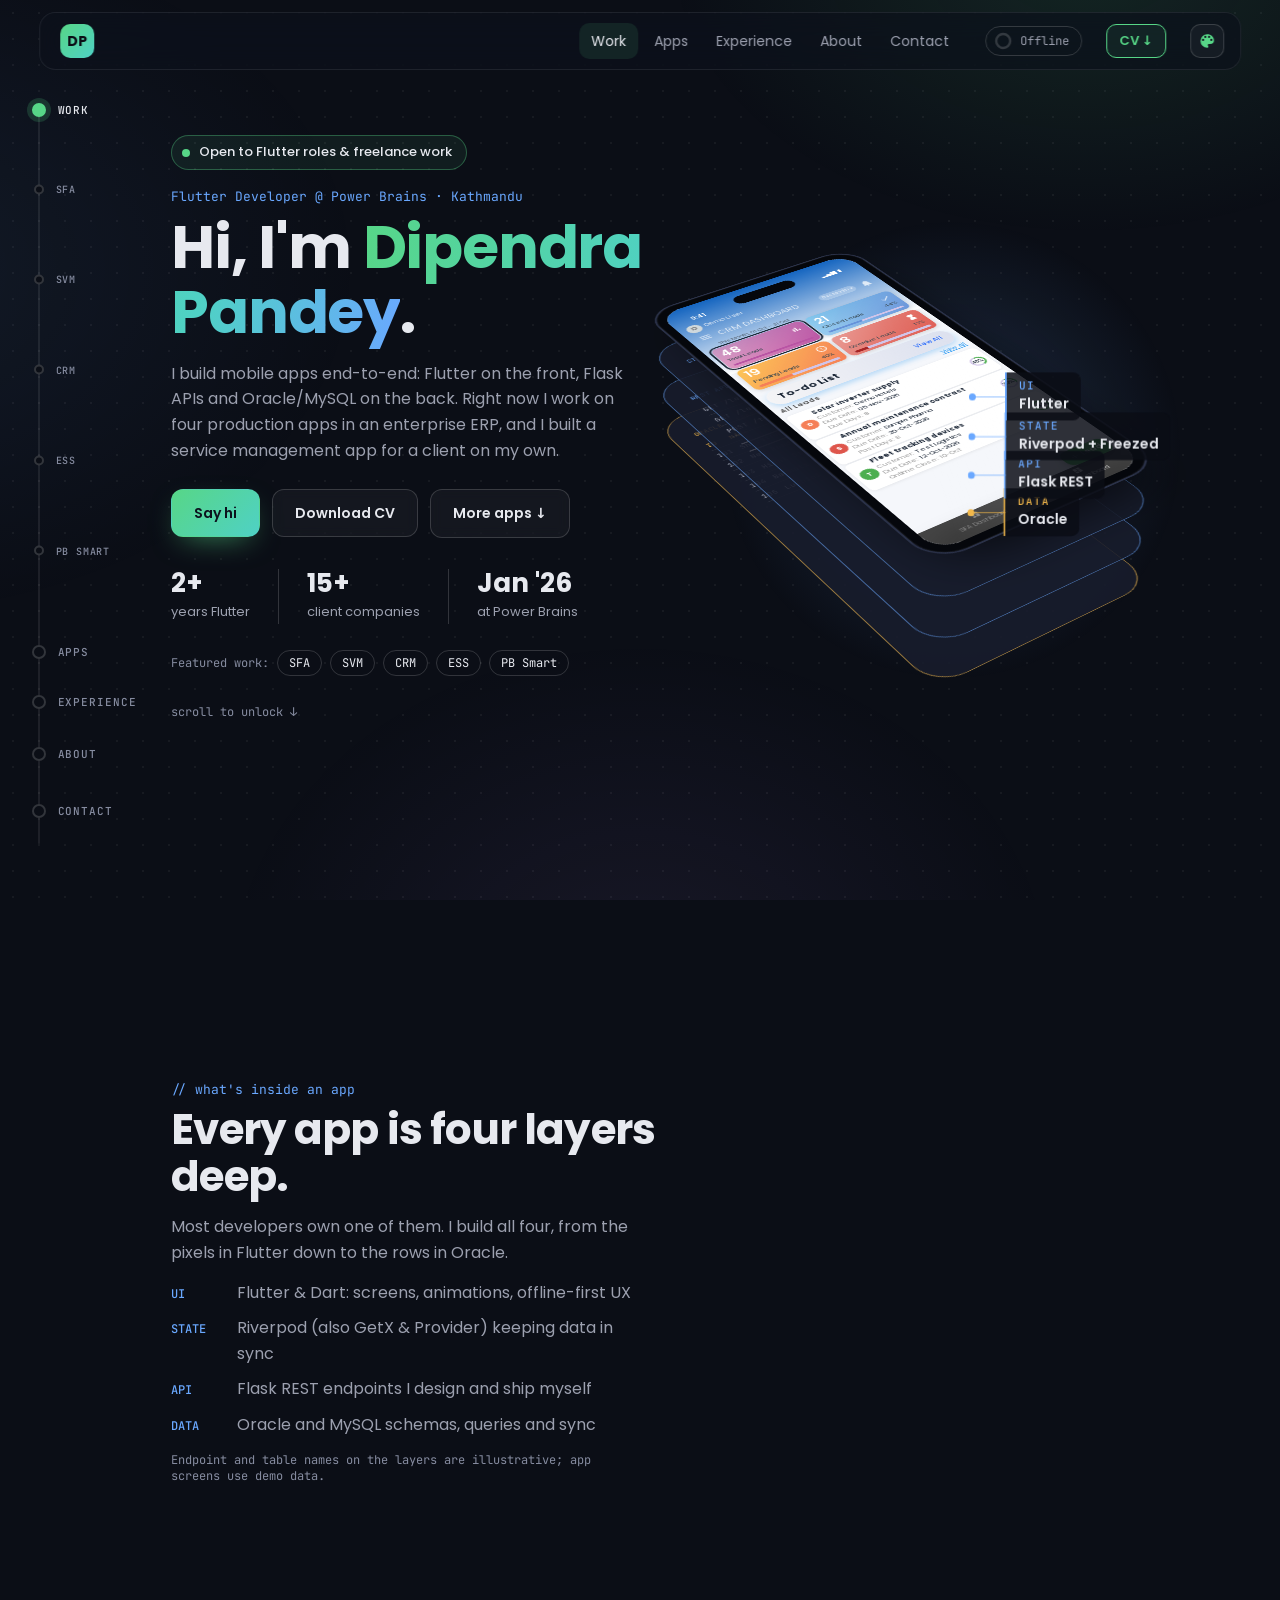
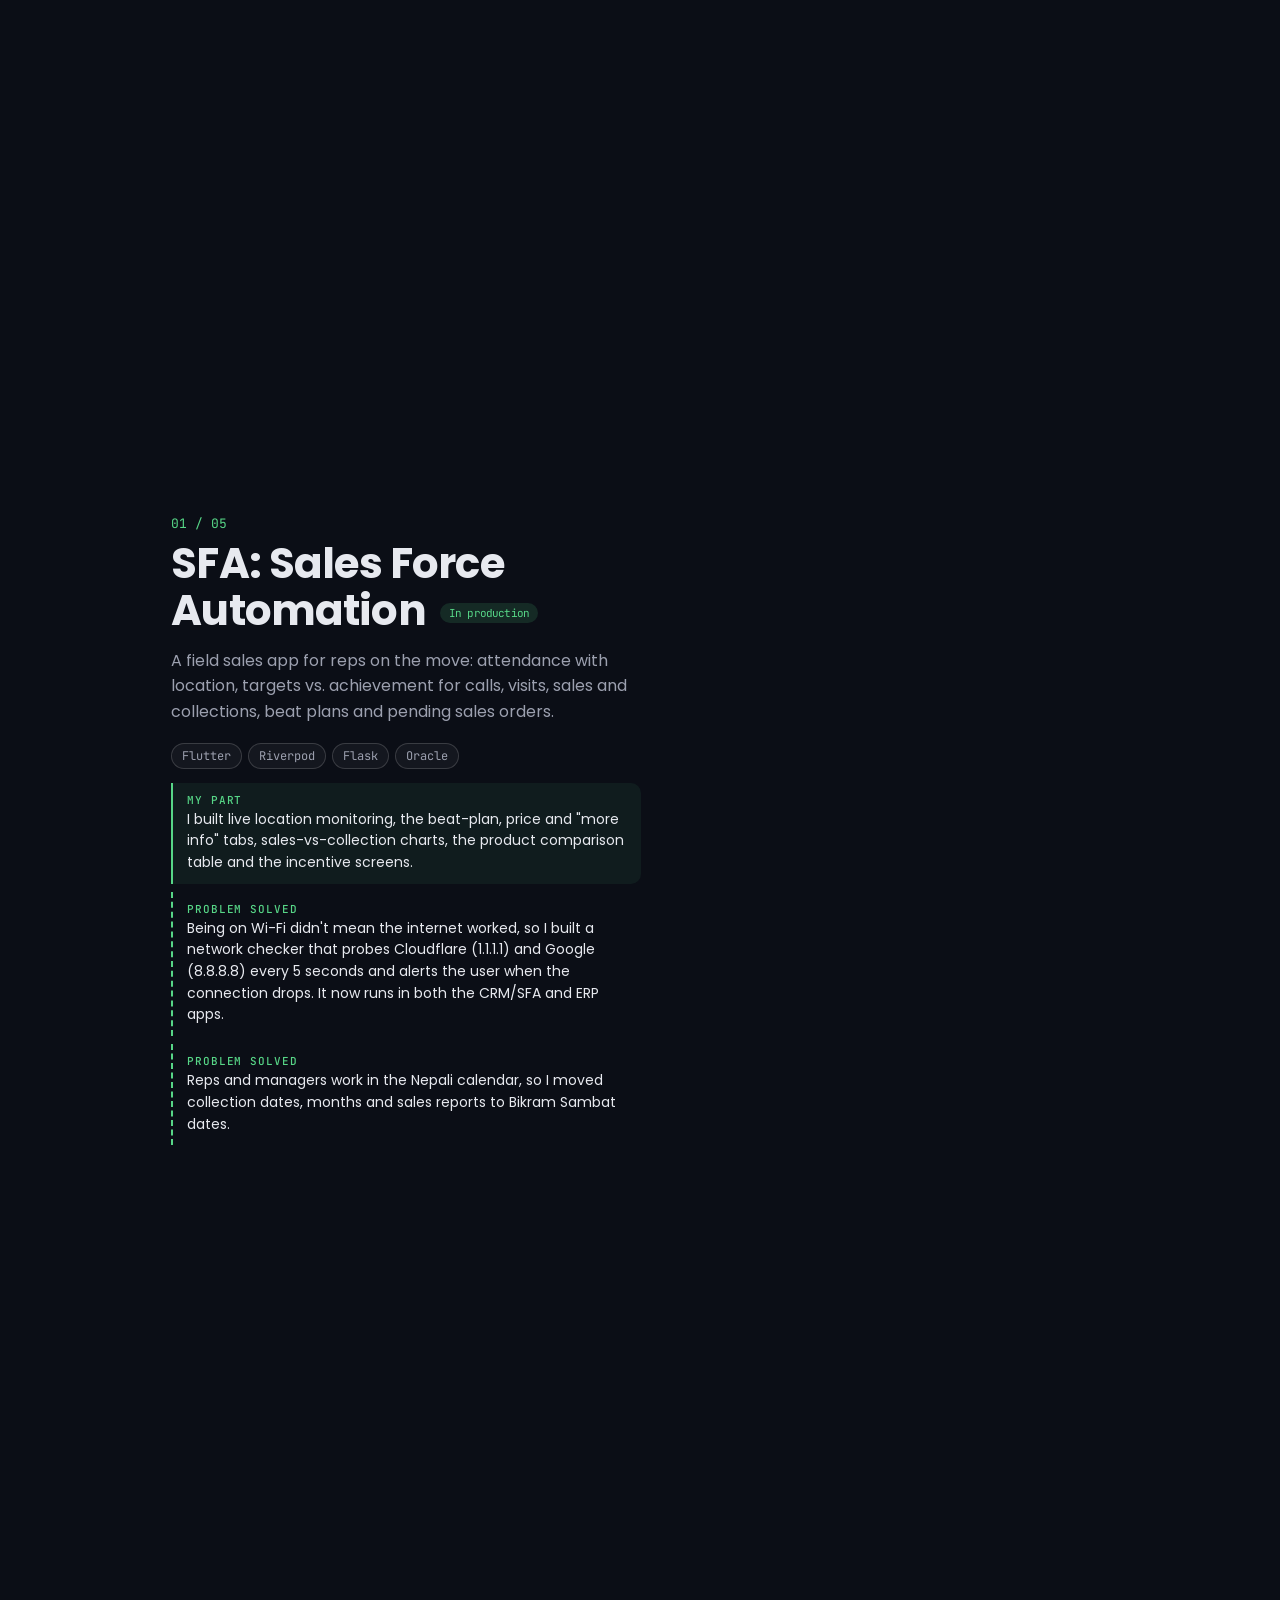
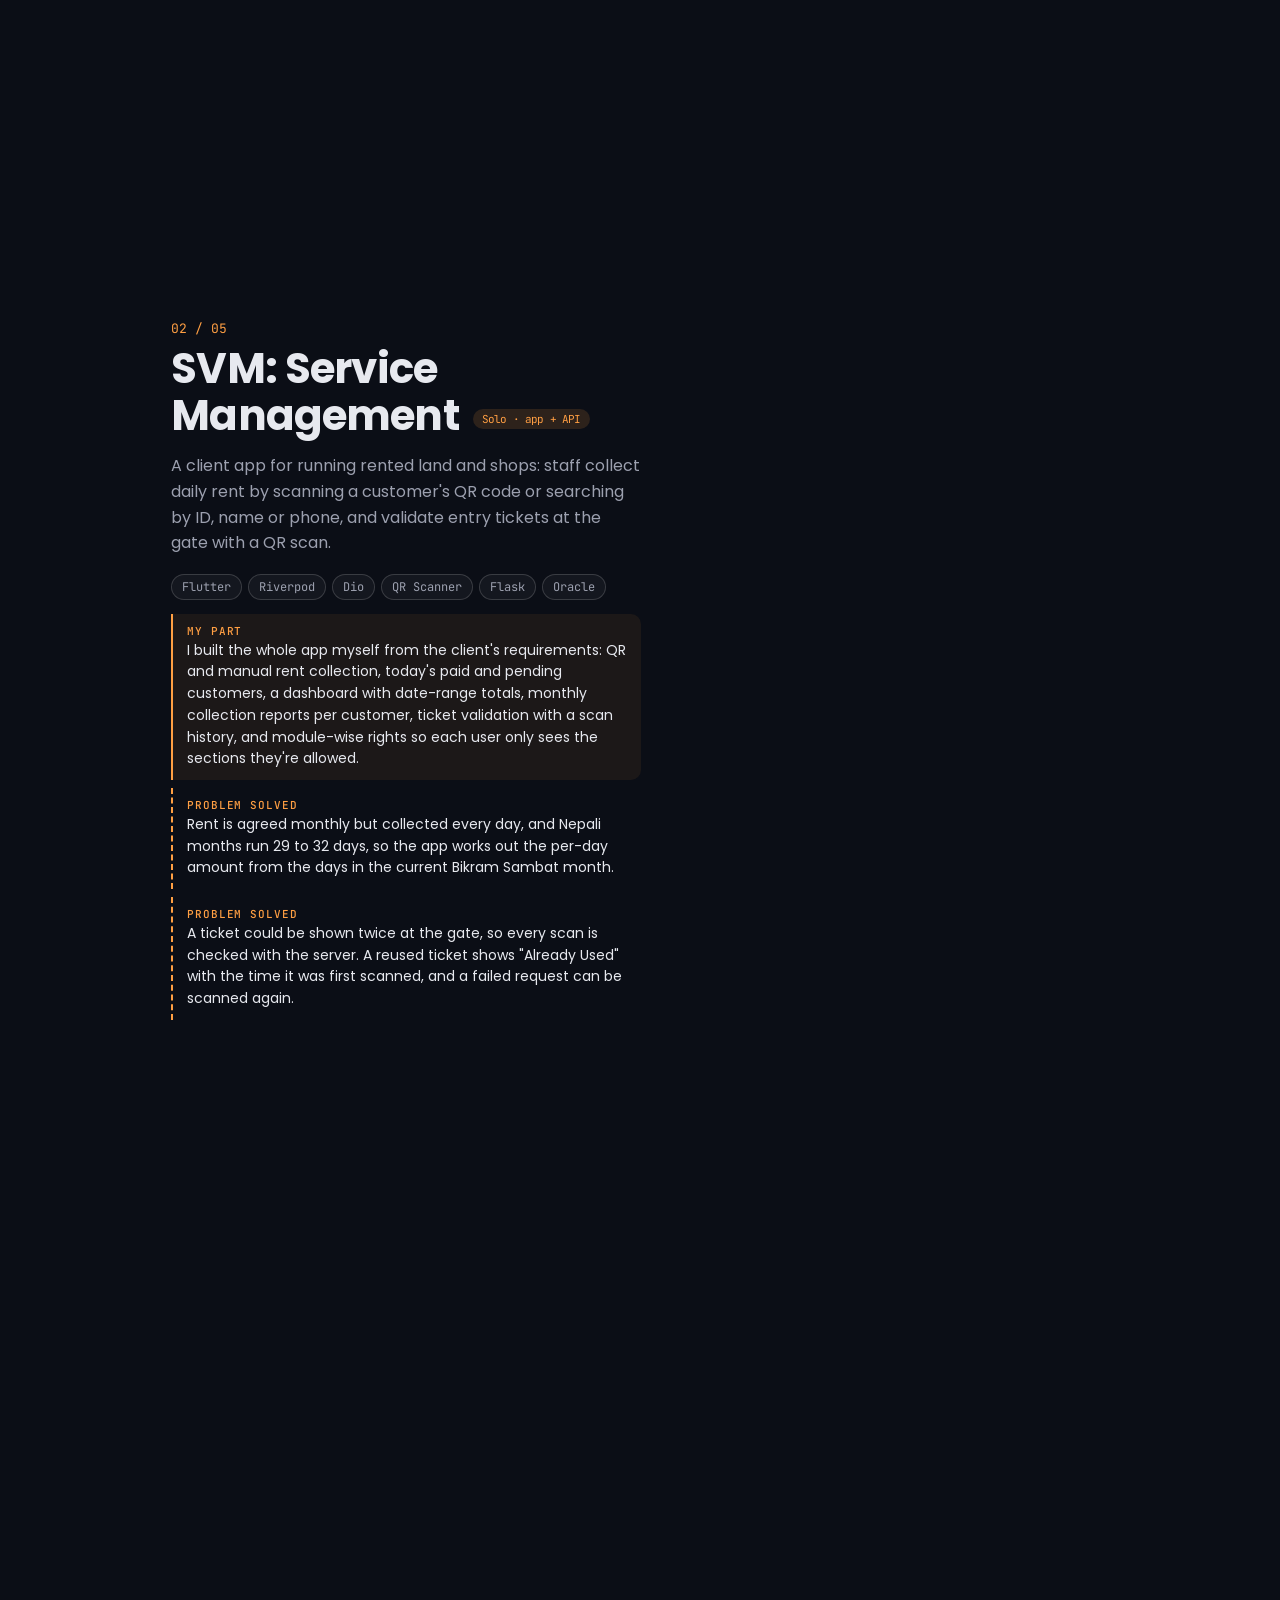
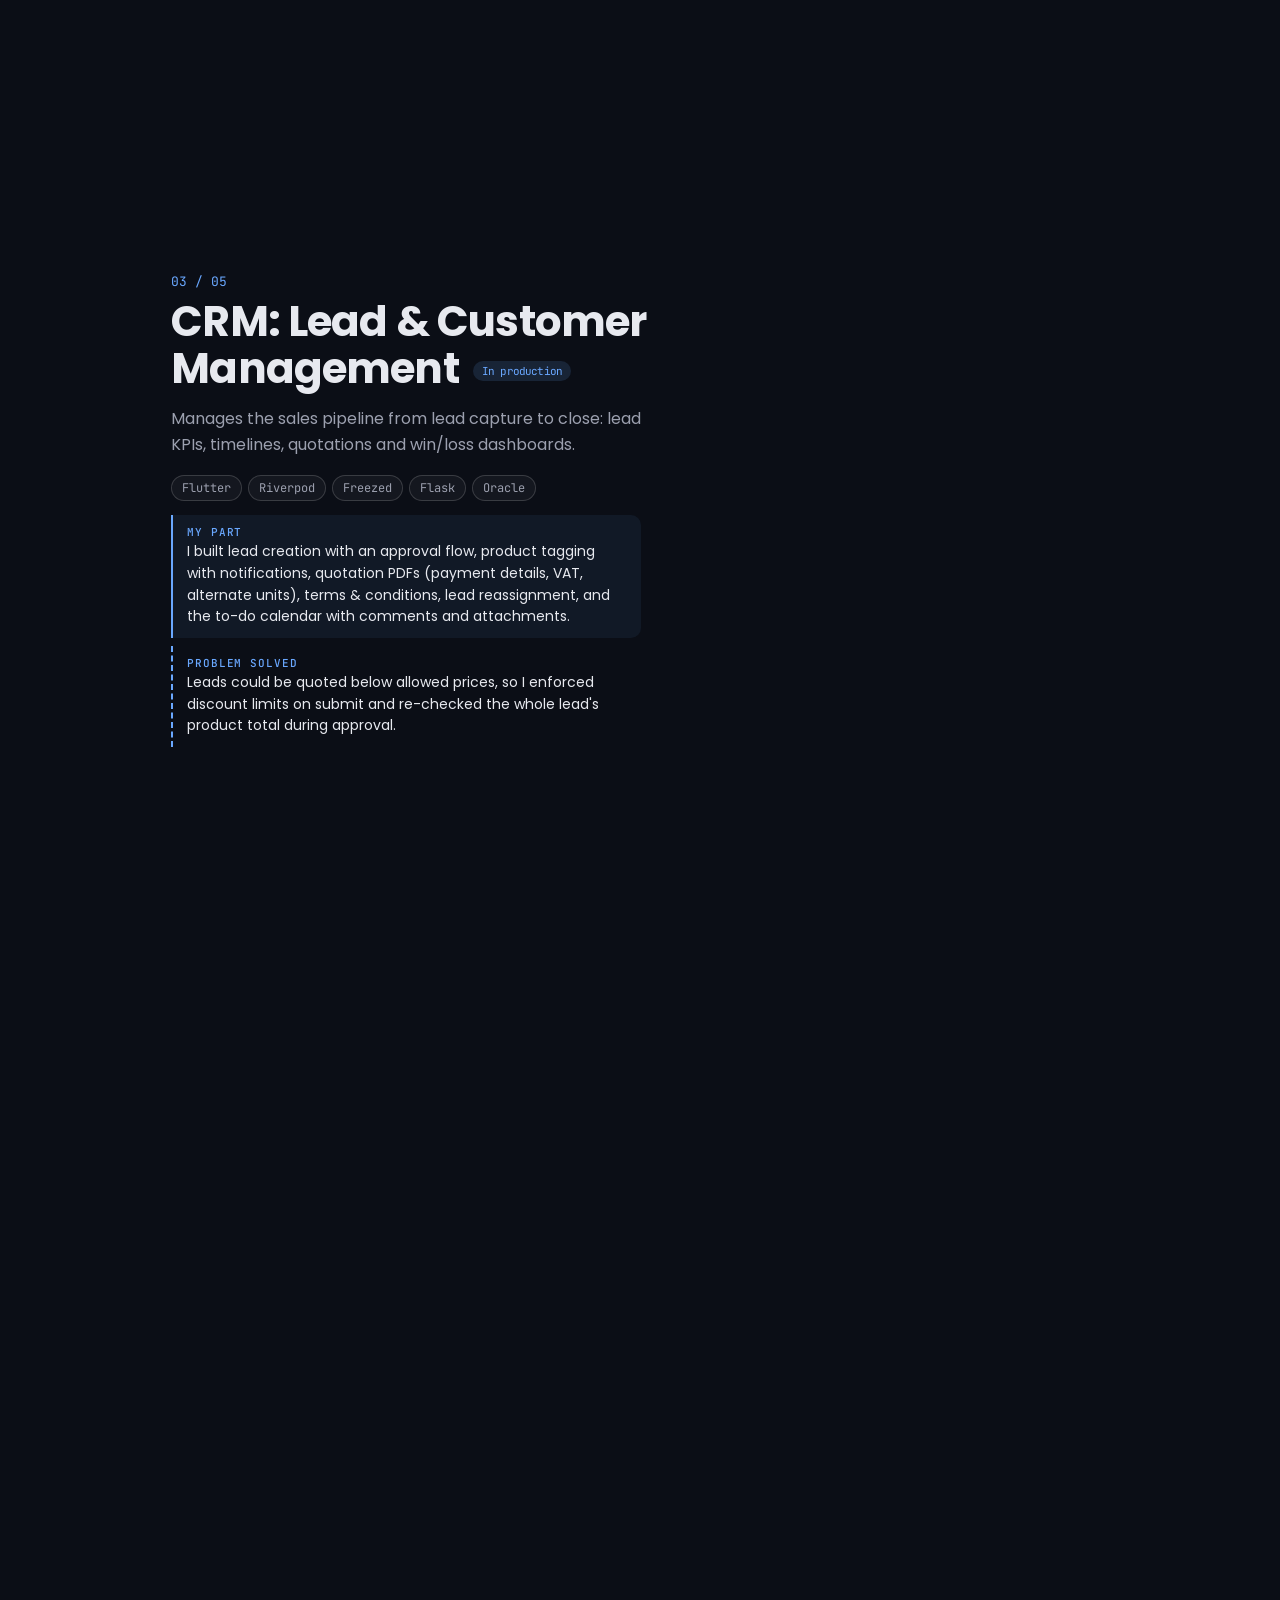
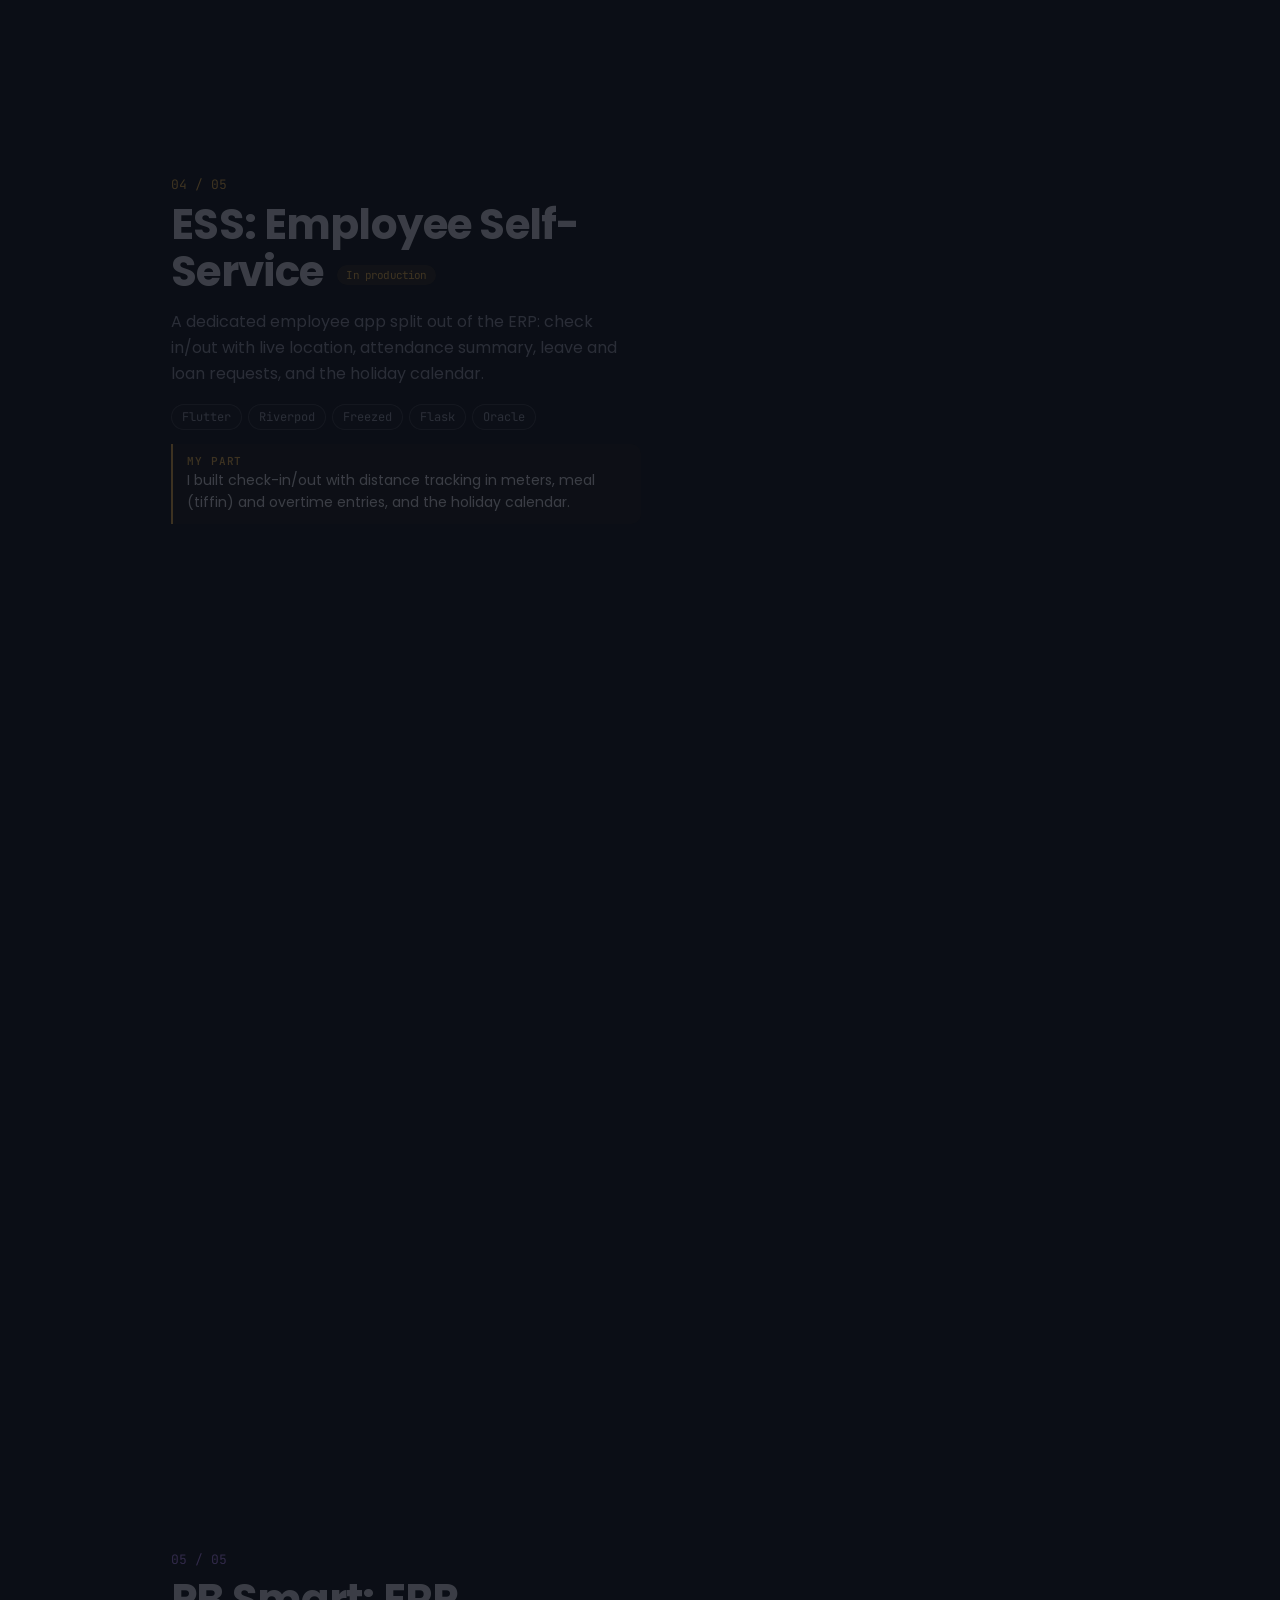
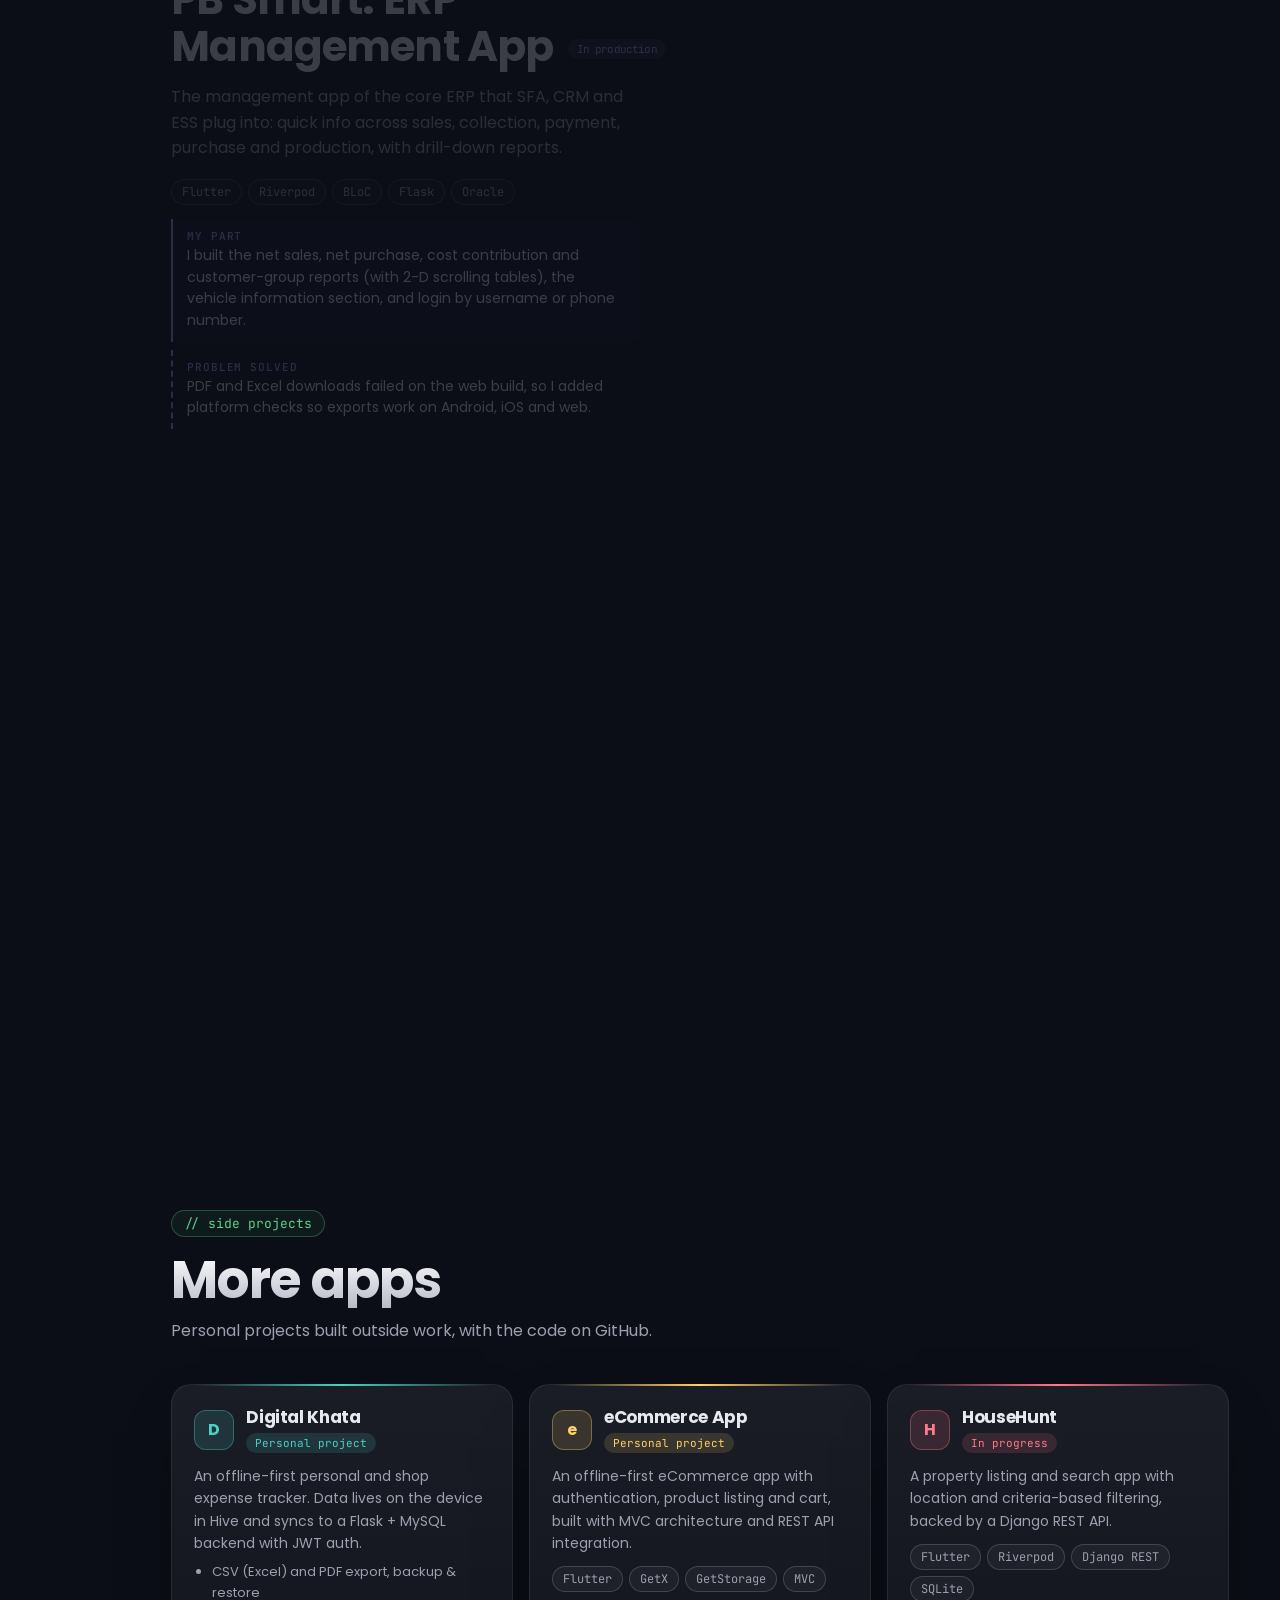
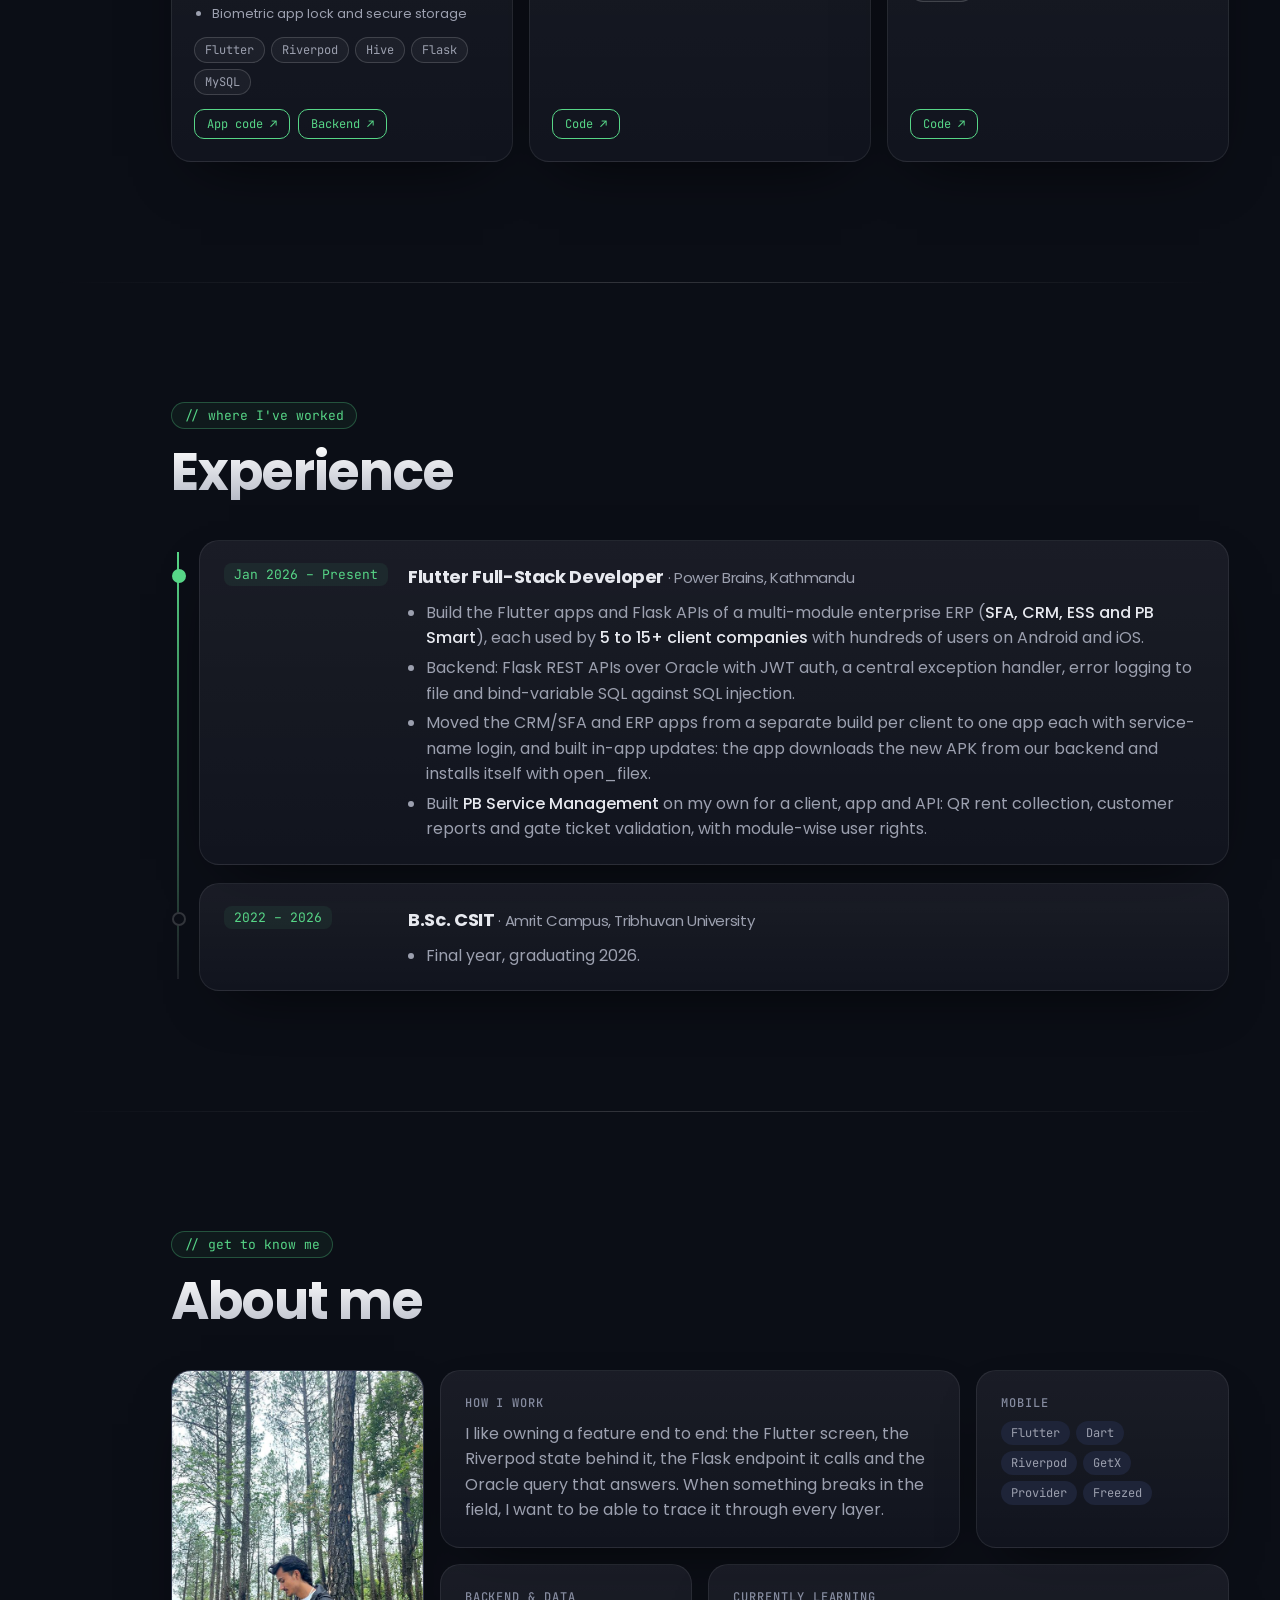
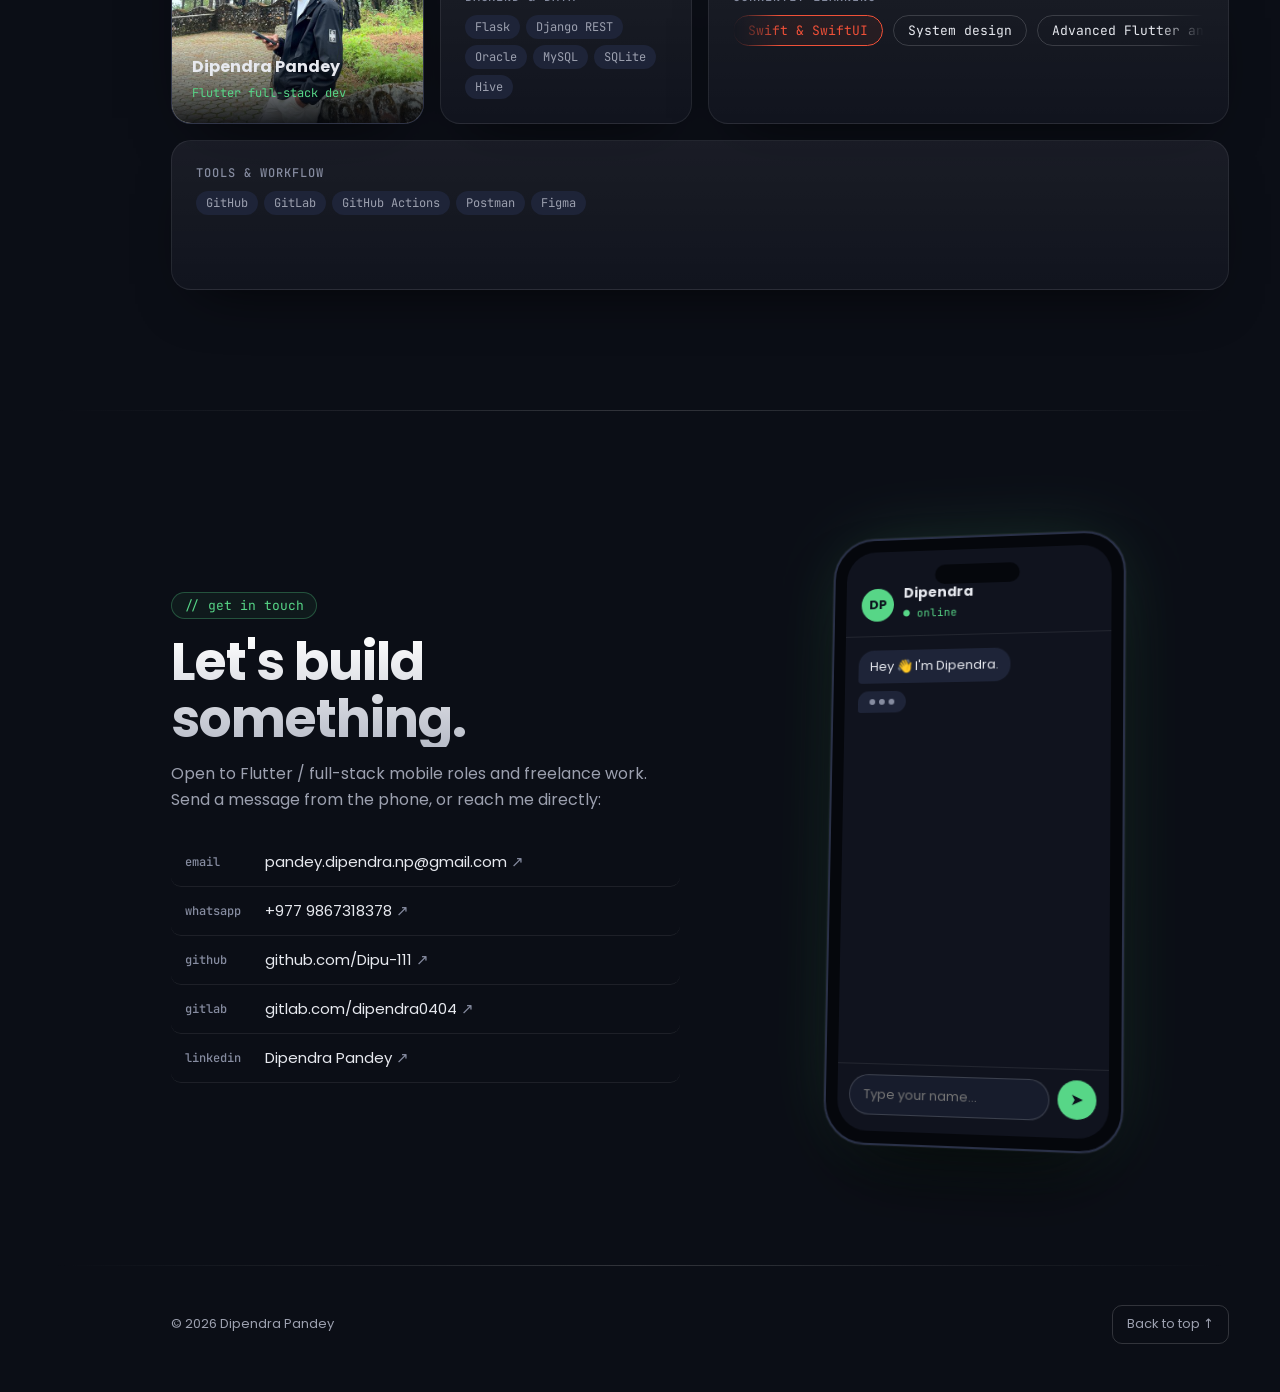
==== commit ce6d9b4a: "new recent changes" ====
--- a/index.html
+++ b/index.html
@@ -94,6 +94,13 @@
           </svg>
           <span id="syncText">Offline</span>
         </div>
+        <a
+          href="Dipendra_Pandey_CV.pdf"
+          class="nav-cv"
+          download
+          aria-label="Download CV (PDF)"
+          >CV ↓</a
+        >
         <button
           type="button"
           class="theme-btn"
@@ -172,7 +179,7 @@
             </div>
             <div class="stats">
               <div><b>2+</b><span>years Flutter</span></div>
-              <div><b>5</b><span>production apps</span></div>
+              <div><b>15+</b><span>client companies</span></div>
               <div><b>Jan '26</b><span>at Power Brains</span></div>
             </div>
             <div class="jump" id="jump"><span>Featured work:</span></div>
@@ -350,23 +357,32 @@
           <article class="xp-item">
             <div class="xp-when">Jan 2026 – Present</div>
             <div>
-              <h3>Flutter Developer <span>· Power Brains, Kathmandu</span></h3>
+              <h3>
+                Flutter Full-Stack Developer
+                <span>· Power Brains, Kathmandu</span>
+              </h3>
               <ul>
                 <li>
-                  Build and maintain the Flutter apps of a multi-module
-                  enterprise ERP (<b>SFA, CRM, ESS and PB Smart</b>) with
-                  Riverpod, Freezed, Flask REST APIs and Oracle, shipping to
-                  Android, iOS and web.
+                  Build the Flutter apps and Flask APIs of a multi-module
+                  enterprise ERP (<b>SFA, CRM, ESS and PB Smart</b>), each used by
+                  <b>5 to 15+ client companies</b> with hundreds of users on
+                  Android and iOS.
                 </li>
                 <li>
-                  <b>320+ commits</b> since March 2026: lead approvals and
-                  quotation PDFs, live location monitoring, a live
-                  internet-connectivity checker, Nepali-calendar reporting, and
-                  net sales, purchase and cost-contribution reports.
+                  Backend: Flask REST APIs over Oracle with JWT auth, a central
+                  exception handler, error logging to file and bind-variable SQL
+                  against SQL injection.
                 </li>
                 <li>
-                  Built <b>PB Service Management</b> on my own for a client:
-                  QR rent collection, customer reports and gate ticket
+                  Moved the CRM/SFA and ERP apps from a separate build per client
+                  to one app each with service-name login, and built in-app
+                  updates: the app
+                  downloads the new APK from our backend and installs itself with
+                  open_filex.
+                </li>
+                <li>
+                  Built <b>PB Service Management</b> on my own for a client, app
+                  and API: QR rent collection, customer reports and gate ticket
                   validation, with module-wise user rights.
                 </li>
               </ul>
--- a/css/main.css
+++ b/css/main.css
@@ -484,6 +484,28 @@
   border-color: var(--green);
 }
 
+/* CV download, always visible (section links hide on small screens) */
+.nav-cv {
+  flex: none;
+  display: grid;
+  place-items: center;
+  height: 34px;
+  padding: 0 12px;
+  border: 1px solid var(--green);
+  border-radius: var(--radius-sm);
+  background: var(--green-soft);
+  font-size: 13px;
+  font-weight: 600;
+  color: var(--green);
+  text-decoration: none;
+  white-space: nowrap;
+  transition: background 0.2s, color 0.2s;
+}
+.nav-cv:hover {
+  background: var(--green);
+  color: var(--bg);
+}
+
 /* theme button + panel (dark/light, accent, reset) */
 .theme-btn {
   flex: none;
@@ -721,6 +743,10 @@
 .step.on {
   opacity: 1;
 }
+/* app steps are taller so each phase (layers held, assemble, phone screen, explode) gets room */
+.step[data-kind="project"] {
+  min-height: 160vh;
+}
 .step h1 {
   margin: 10px 0 16px;
   font-size: clamp(34px, 5vw, 60px);
@@ -1418,6 +1444,9 @@
   .sync {
     margin-left: auto;
   }
+  .nav-inner {
+    gap: 10px;
+  }
   .story {
     grid-template-columns: 1fr;
   }
@@ -1427,6 +1456,9 @@
   .step {
     min-height: 75vh;
     padding: 30px 0;
+  }
+  .step[data-kind="project"] {
+    min-height: 130vh;
   }
   .stats > div {
     padding: 0 16px;
--- a/css/stage.css
+++ b/css/stage.css
@@ -26,11 +26,10 @@
   height: 460px;
   margin: -230px 0 0 -230px;
   border-radius: 50%;
-  background: var(--accent);
-  opacity: 0.14;
-  filter: blur(90px);
+  /* soft radial fade instead of filter: blur(), which re-rendered on every accent change */
+  background: radial-gradient(closest-side, var(--accent), transparent);
+  opacity: 0.2;
   pointer-events: none;
-  transition: background-color 0.6s;
 }
 .tilt {
   position: absolute;
@@ -269,10 +268,15 @@
   flex-direction: column;
   gap: 0.7em;
   padding: 15% 7% 7%;
-  transition: opacity 0.25s;
-}
+}
+/* the new app fades in as it is drawn (see showScreen in main.js) */
 .screen-inner.swap {
-  opacity: 0;
+  animation: screenIn 0.3s ease-out;
+}
+@keyframes screenIn {
+  from {
+    opacity: 0;
+  }
 }
 
 /* ---------- Lock screen (intro) ---------- */
